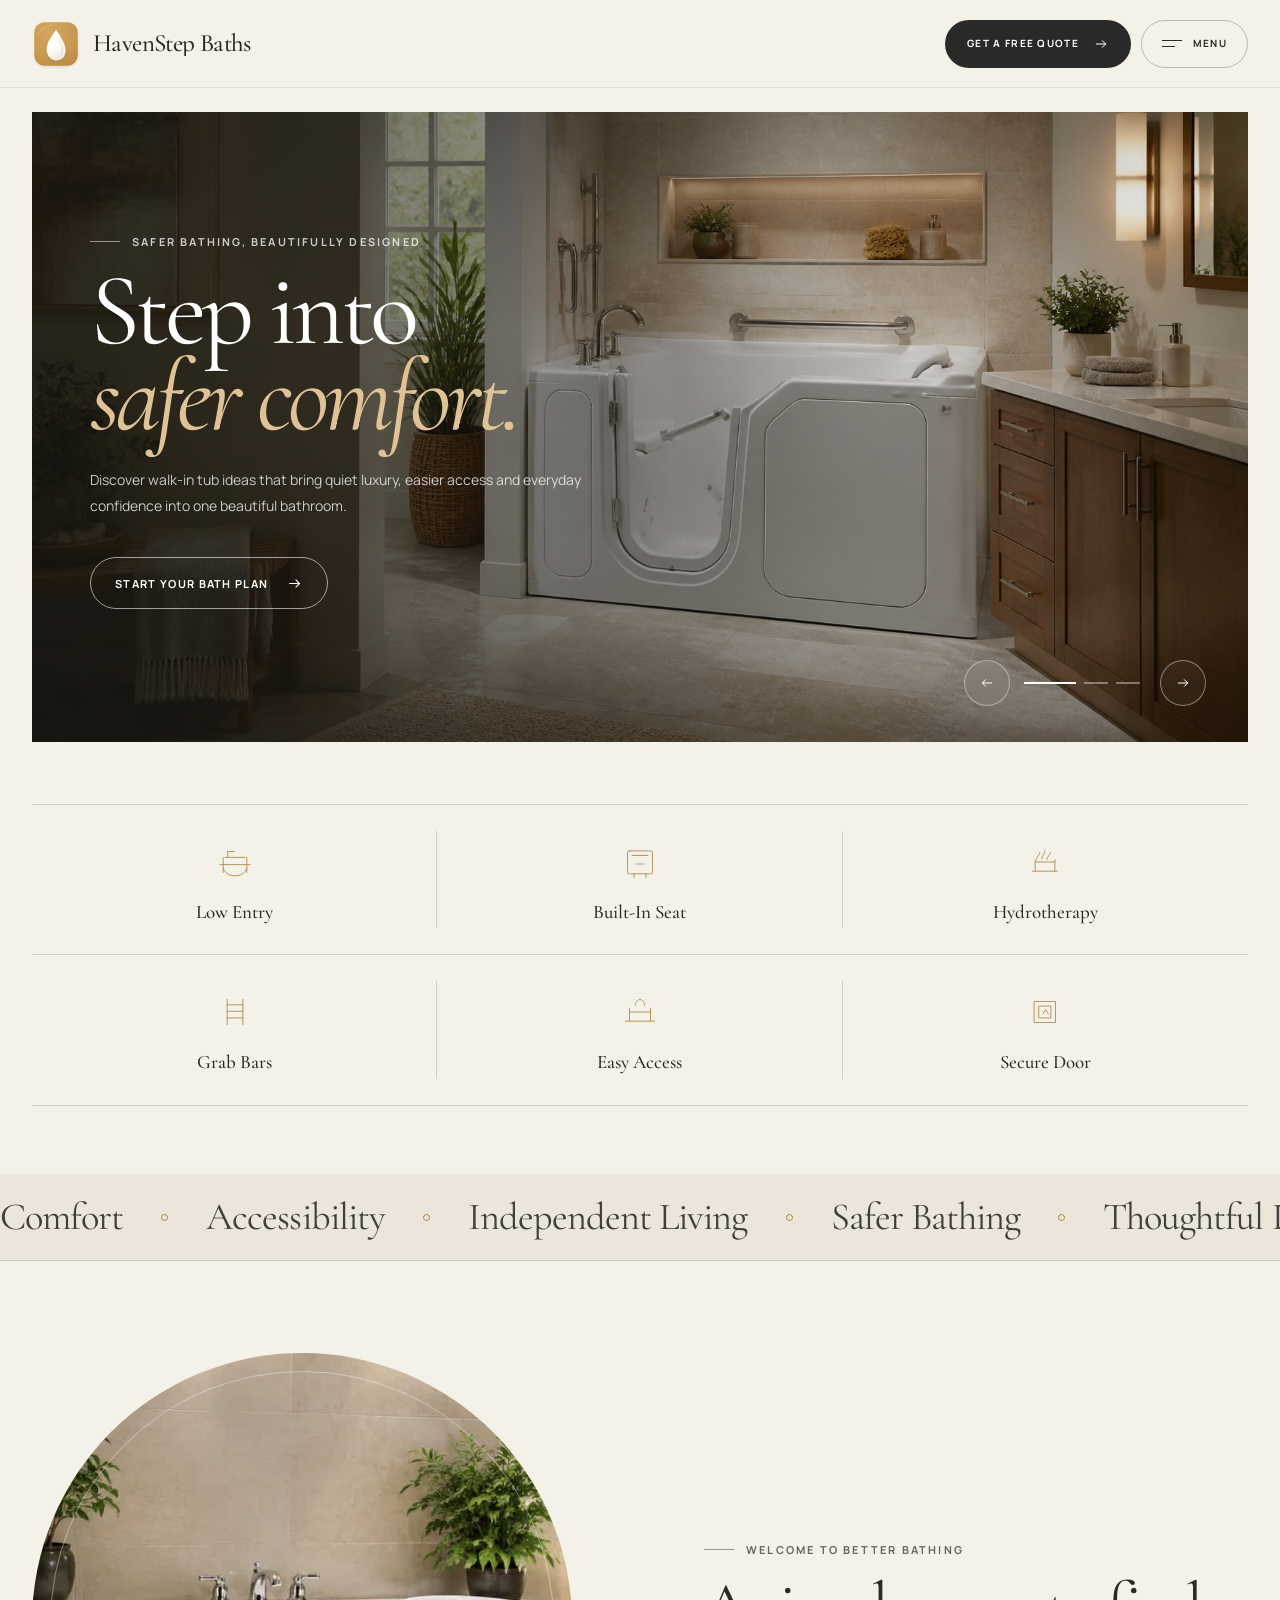
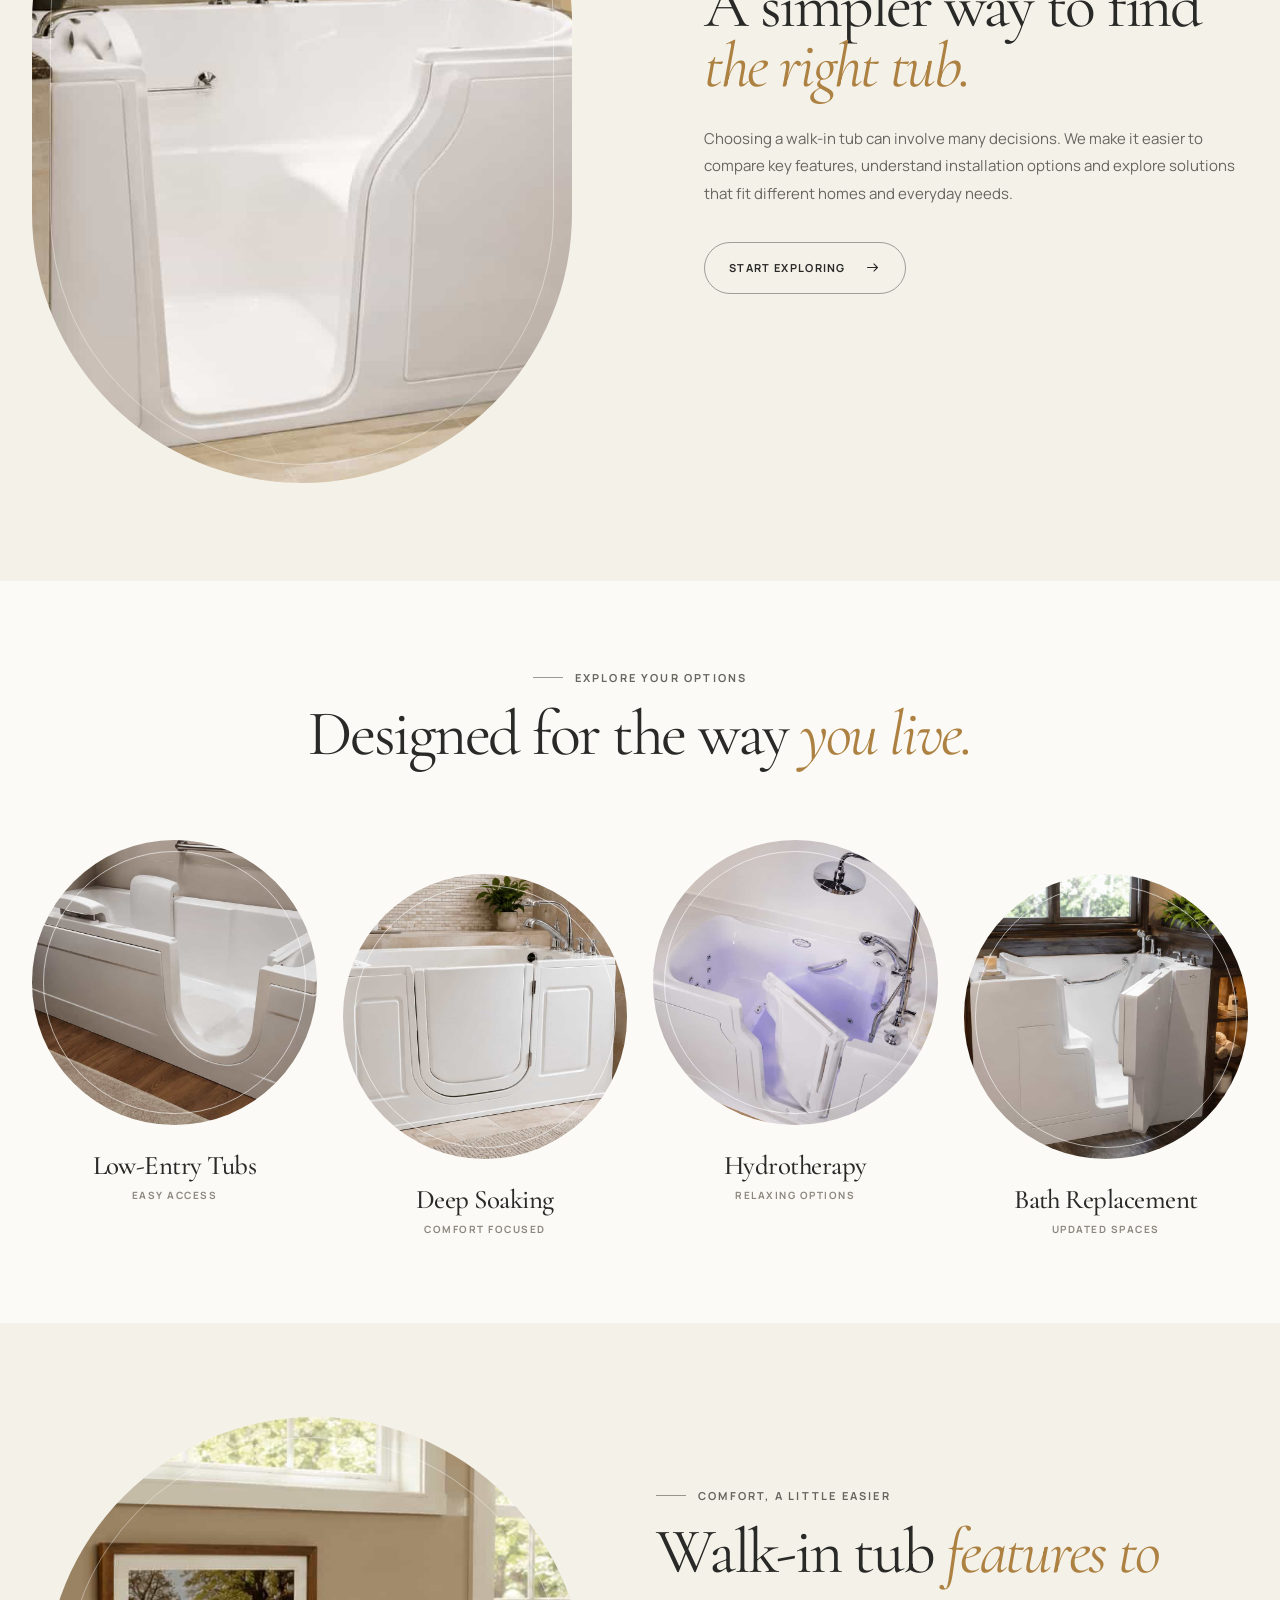
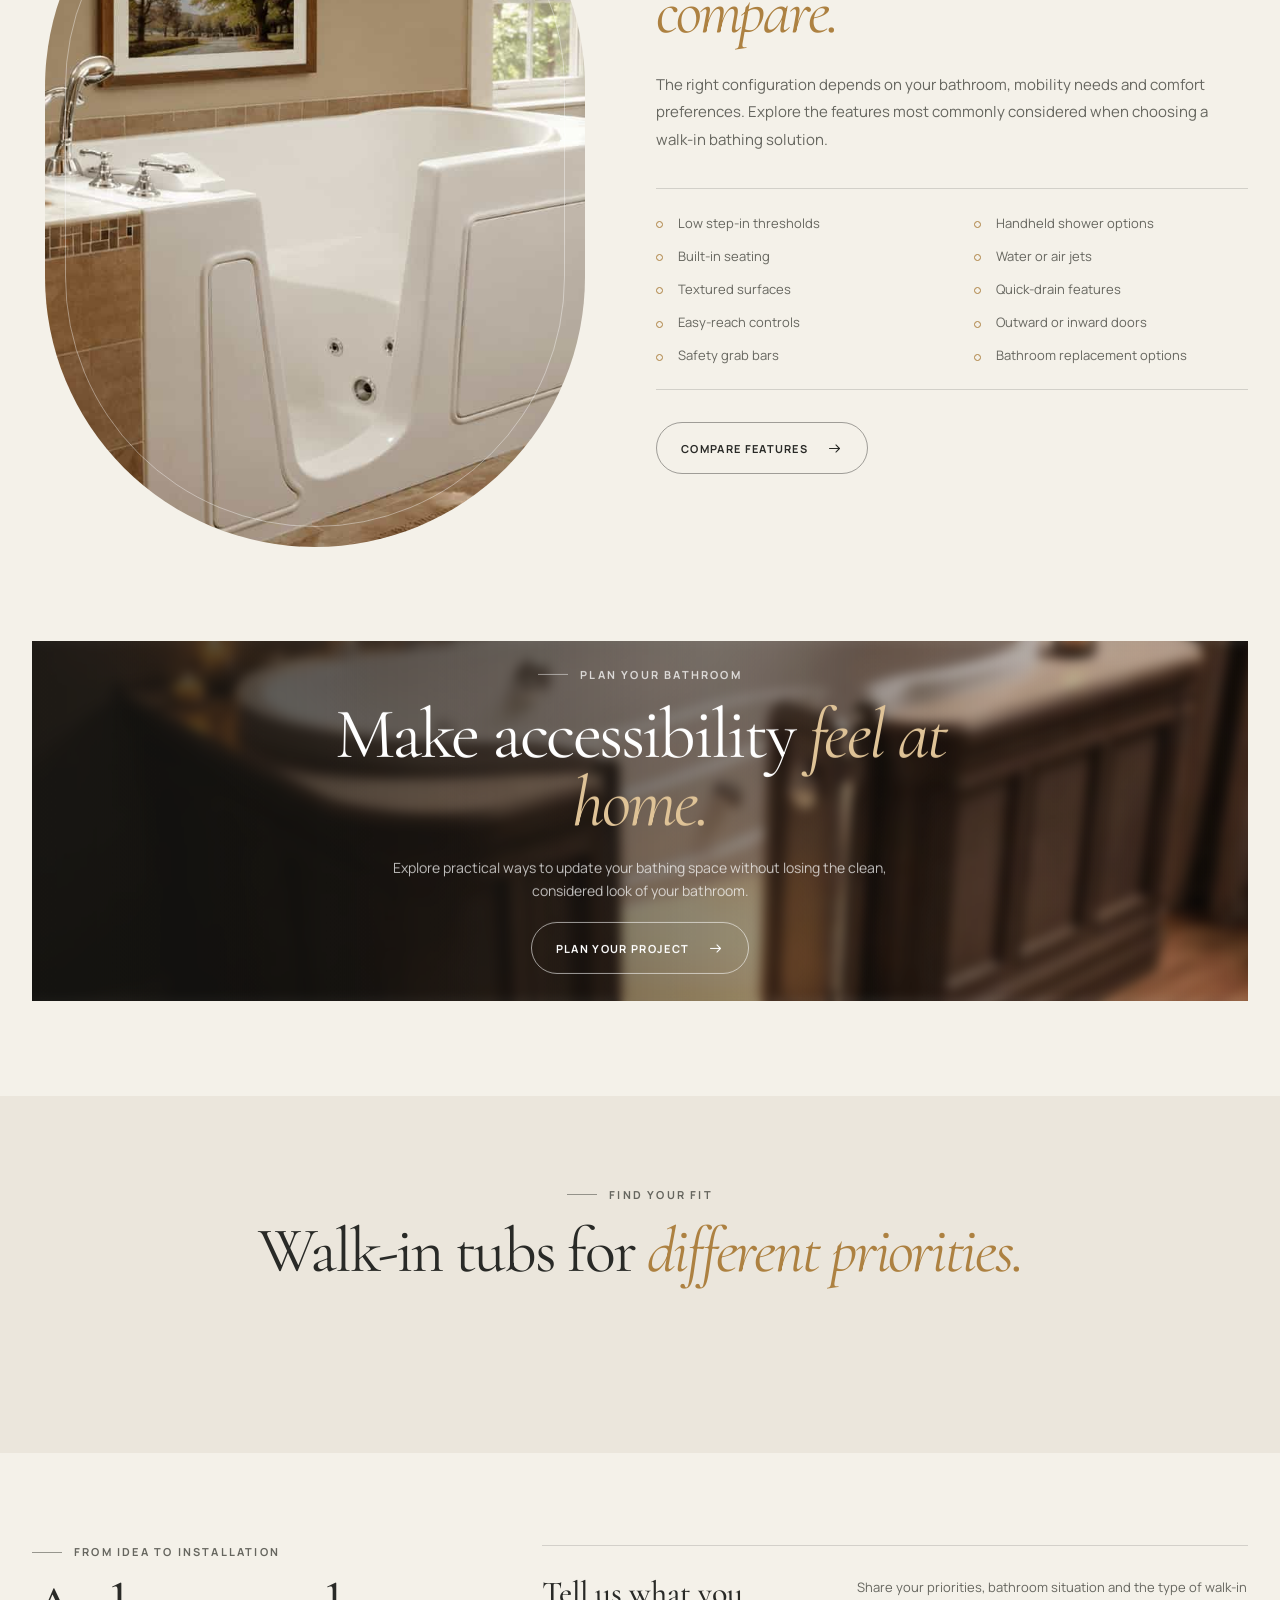
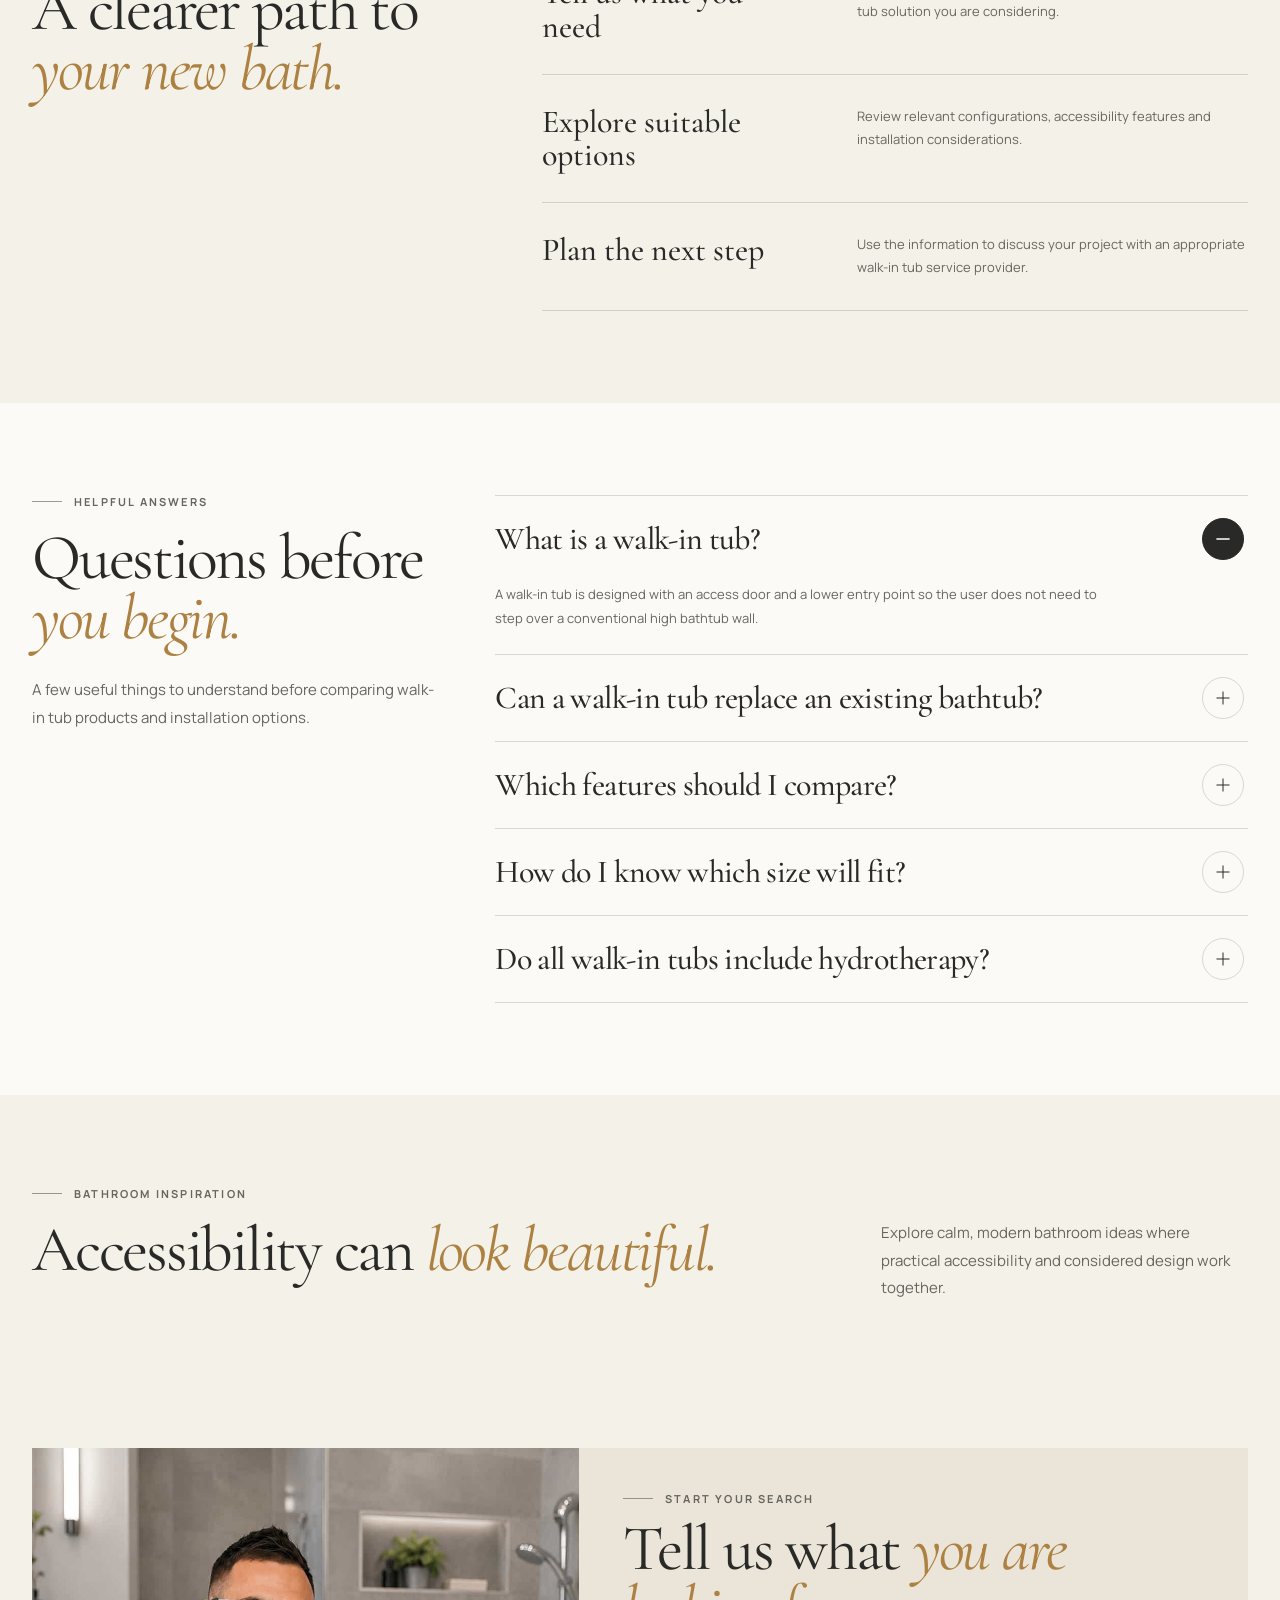
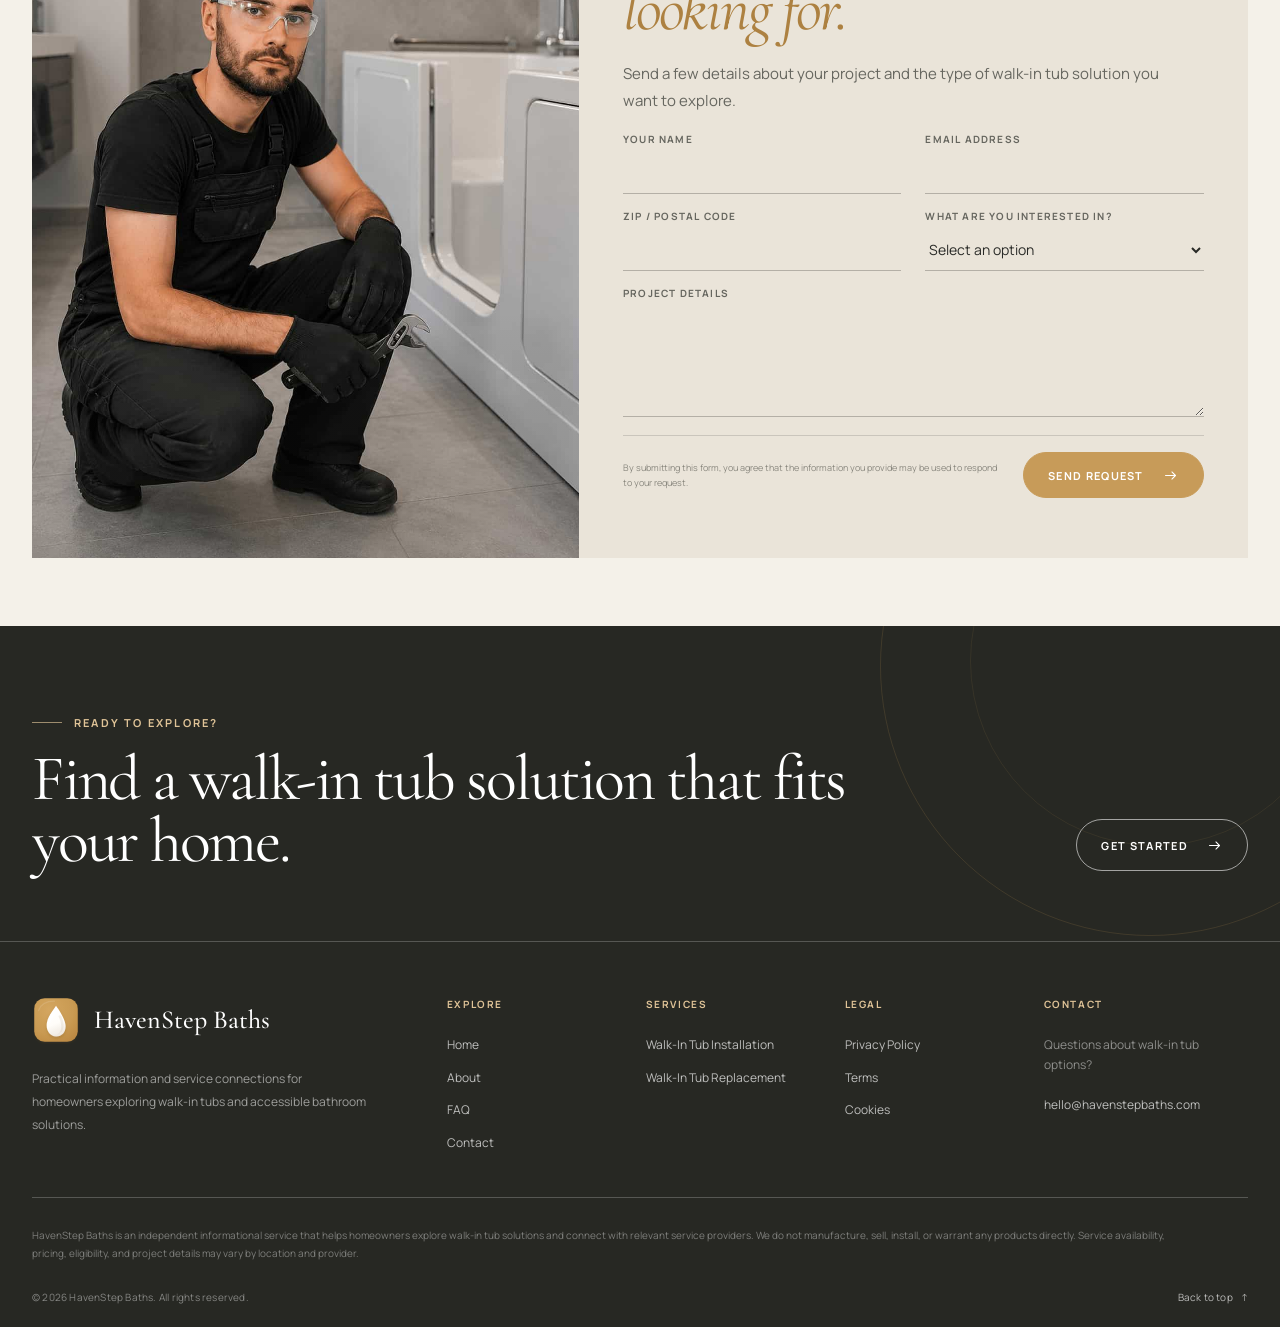
==== index.html @ c4ec73eb "+" ====
<!DOCTYPE html>
<html lang="en">
<head>
    <meta charset="UTF-8">

    <meta
        name="viewport"
        content="width=device-width, initial-scale=1.0"
    >

    <meta
        name="description"
        content="Explore walk-in tub options, accessibility features, installation solutions and practical guidance for a safer, more comfortable bathroom."
    >

    <title>HavenStep Baths | Walk-In Tub Solutions</title>

    <link
        id="site-favicon"
        rel="icon"
        type="image/svg+xml"
        sizes="any"
        href="assets/images/favicon.svg"
    >

    <link rel="preconnect" href="https://fonts.googleapis.com">
    <link rel="preconnect" href="https://fonts.gstatic.com" crossorigin>

    <link
        href="https://fonts.googleapis.com/css2?family=Cormorant+Garamond:wght@400;500;600&family=Manrope:wght@400;500;600;700&display=swap"
        rel="stylesheet"
    >

    <link
        rel="stylesheet"
        href="assets/vendor/swiper-bundle.min.css"
    >

    <link
        rel="stylesheet"
        href="assets/vendor/aos.css"
    >

    <link
        rel="stylesheet"
        href="assets/css/global.css"
    >

    <link
        rel="stylesheet"
        href="assets/css/index.css"
    >
</head>

<body>

    <!-- =========================================================
         HEADER
    ========================================================== -->

    <header class="site-header" data-header>
        <div class="site-header__inner site-container">

            <a
                class="site-brand"
                href="index.html"
                aria-label="Go to homepage"
            >
                <img
                    class="site-brand__logo"
                    src="assets/images/logo.svg"
                    alt=""
                    width="52"
                    height="52"
                    data-config-src="logo"
                >

                <span
                    class="site-brand__name"
                    data-config="companyName"
                >
                    HavenStep Baths
                </span>
            </a>

            <div class="site-header__actions">

                <button
                    class="header-action header-action--quote"
                    type="button"
                    data-modal-open="quote-modal"
                    aria-controls="quote-modal"
                >
                    <span>Get a Free Quote</span>

                    <svg
                        aria-hidden="true"
                        viewBox="0 0 24 24"
                    >
                        <path d="M5 12h14"></path>
                        <path d="m14 7 5 5-5 5"></path>
                    </svg>
                </button>

                <button
                    class="header-action header-action--menu"
                    type="button"
                    data-menu-toggle
                    aria-label="Open navigation"
                    aria-controls="site-menu"
                    aria-expanded="false"
                >
                    <span class="header-action__menu-lines" aria-hidden="true">
                        <span></span>
                        <span></span>
                    </span>

                    <span class="header-action__menu-label">
                        Menu
                    </span>
                </button>

            </div>
        </div>
    </header>


    <!-- =========================================================
         SIDE MENU
    ========================================================== -->

    <div
        class="site-menu"
        id="site-menu"
        aria-hidden="true"
        data-menu
    >
        <button
            class="site-menu__backdrop"
            type="button"
            aria-label="Close navigation"
            data-menu-close
        ></button>

        <aside
            class="site-menu__panel"
            aria-label="Website navigation"
        >

            <div class="site-menu__top">

                <a
                    class="site-menu__brand"
                    href="index.html"
                >
                    <img
                        src="assets/images/logo.svg"
                        alt=""
                        width="48"
                        height="48"
                        data-config-src="logo"
                    >

                    <span data-config="companyName">
                        HavenStep Baths
                    </span>
                </a>

                <button
                    class="site-menu__close"
                    type="button"
                    aria-label="Close navigation"
                    data-menu-close
                >
                    <span></span>
                    <span></span>
                </button>

            </div>

            <nav class="site-menu__nav" aria-label="Main navigation">
                <a href="index.html">
                            Home
                        </a>

                <a href="#about">
                            About
                        </a>

                <a href="walk-in-tub-installation.html">
                            Installation
                        </a>

                <a href="walk-in-tub-replacement.html">
                            Replacement
                        </a>

                <a href="#faq">
                            FAQ
                        </a>

                <a href="#contact">
                            Contact
                        </a>
            </nav>

            <div class="site-menu__bottom">

                <p>
                    Explore practical walk-in tub solutions designed around
                    accessibility, comfort and safer everyday bathing.
                </p>

                <a
                    class="site-menu__email"
                    href="mailto:hello@havenstepbaths.com"
                    data-config-href="email"
                    data-config="email"
                >
                    hello@havenstepbaths.com
                </a>

            </div>

        </aside>
    </div>


    <main>

        <!-- =====================================================
             HERO
        ====================================================== -->

        <section class="hero" aria-labelledby="hero-title">

            <div class="hero__frame site-container">

                <div
                    class="swiper hero-slider"
                    data-hero-slider
                >
                    <div class="swiper-wrapper">

                        <article class="swiper-slide hero-slide">

                            <div class="hero-slide__media">
                                <img
                                    src="assets/images/hero-walk-in-tub-premium.png"
                                    alt="Premium accessible bathroom with a walk-in tub"
                                    fetchpriority="high"
                                >

                                <div class="hero-slide__overlay"></div>
                            </div>

                            <div class="hero-slide__content">

                                <p
                                    class="section-eyebrow section-eyebrow--light"
                                    data-aos="fade-up"
                                >
                                    Safer Bathing, Beautifully Designed
                                </p>

                                <h1
                                    class="hero-slide__title"
                                    id="hero-title"
                                    data-aos="fade-up"
                                    data-aos-delay="80"
                                >
                                    Step into
                                    <em>safer comfort.</em>
                                </h1>

                                <p
                                    class="hero-slide__text"
                                    data-aos="fade-up"
                                    data-aos-delay="150"
                                >
                                    Discover walk-in tub ideas that bring quiet
                                    luxury, easier access and everyday confidence
                                    into one beautiful bathroom.
                                </p>

                                <div
                                    class="hero-slide__actions"
                                    data-aos="fade-up"
                                    data-aos-delay="220"
                                >
                                    <button
                                        class="button button--outline-light"
                                        type="button"
                                        data-modal-open="quote-modal"
                                    >
                                        Start Your Bath Plan

                                        <svg
                                            aria-hidden="true"
                                            viewBox="0 0 24 24"
                                        >
                                            <path d="M5 12h14"></path>
                                            <path d="m14 7 5 5-5 5"></path>
                                        </svg>
                                    </button>
                                </div>

                            </div>

                        </article>


                        <article class="swiper-slide hero-slide">

                            <div class="hero-slide__media">
                                <img
                                    src="assets/images/card-2.jpg"
                                    alt="White walk-in tub with an easy-entry door in a finished bathroom"
                                    loading="lazy"
                                >

                                <div class="hero-slide__overlay"></div>
                            </div>

                            <div class="hero-slide__content">

                                <p
                                    class="section-eyebrow section-eyebrow--light"
                                    data-aos="fade-up"
                                >
                                    Safer Bathing, Beautifully Designed
                                </p>

                                <h2
                                    class="hero-slide__title"
                                    data-aos="fade-up"
                                    data-aos-delay="80"
                                >
                                    Comfort with
                                    <em>every step.</em>
                                </h2>

                                <p
                                    class="hero-slide__text"
                                    data-aos="fade-up"
                                    data-aos-delay="150"
                                >
                                    Explore walk-in tub solutions created to make
                                    daily bathing easier, safer and more comfortable.
                                </p>

                                <div
                                    class="hero-slide__actions"
                                    data-aos="fade-up"
                                    data-aos-delay="220"
                                >
                                    <button
                                        class="button button--outline-light"
                                        type="button"
                                        data-modal-open="quote-modal"
                                    >
                                        Explore Your Options

                                        <svg
                                            aria-hidden="true"
                                            viewBox="0 0 24 24"
                                        >
                                            <path d="M5 12h14"></path>
                                            <path d="m14 7 5 5-5 5"></path>
                                        </svg>
                                    </button>
                                </div>

                            </div>

                        </article>


                        <article class="swiper-slide hero-slide">

                            <div class="hero-slide__media">
                                <img
                                    src="assets/images/card-12.jpg"
                                    alt="Bright bathroom designed for accessible bathing"
                                    loading="lazy"
                                >

                                <div class="hero-slide__overlay"></div>
                            </div>

                            <div class="hero-slide__content">

                                <p class="section-eyebrow section-eyebrow--light">
                                    Designed Around Everyday Living
                                </p>

                                <h2 class="hero-slide__title">
                                    A bathroom that
                                    <em>works for you.</em>
                                </h2>

                                <p class="hero-slide__text">
                                    Compare convenient access, seating, safety
                                    features and comfort-focused walk-in tub options.
                                </p>

                                <div class="hero-slide__actions">
                                    <a
                                        class="button button--outline-light"
                                        href="#solutions"
                                    >
                                        View Solutions

                                        <svg
                                            aria-hidden="true"
                                            viewBox="0 0 24 24"
                                        >
                                            <path d="M5 12h14"></path>
                                            <path d="m14 7 5 5-5 5"></path>
                                        </svg>
                                    </a>
                                </div>

                            </div>

                        </article>

                    </div>


                    <div class="hero-slider__navigation">

                        <button
                            class="hero-slider__arrow hero-slider__arrow--prev"
                            type="button"
                            aria-label="Previous slide"
                            data-hero-prev
                        >
                            <svg
                                aria-hidden="true"
                                viewBox="0 0 24 24"
                            >
                                <path d="M19 12H5"></path>
                                <path d="m10 7-5 5 5 5"></path>
                            </svg>
                        </button>

                        <div
                            class="hero-slider__pagination"
                            data-hero-pagination
                        ></div>

                        <button
                            class="hero-slider__arrow hero-slider__arrow--next"
                            type="button"
                            aria-label="Next slide"
                            data-hero-next
                        >
                            <svg
                                aria-hidden="true"
                                viewBox="0 0 24 24"
                            >
                                <path d="M5 12h14"></path>
                                <path d="m14 7 5 5-5 5"></path>
                            </svg>
                        </button>

                    </div>

                </div>

            </div>
        </section>


        <!-- =====================================================
             QUICK FEATURES
        ====================================================== -->

        <section class="quick-features" aria-label="Walk-in tub features">

            <div class="site-container">

                <div class="quick-features__grid">

                    <article
                        class="quick-feature"
                        data-aos="fade-up"
                    >
                        <span class="quick-feature__icon" aria-hidden="true">
                            <svg viewBox="0 0 64 64">
                                <path d="M9 36h46"></path>
                                <path d="M14 25v23"></path>
                                <path d="M50 25v23"></path>
                                <path d="M14 42c3 7 9 11 18 11s15-4 18-11"></path>
                                <path d="M17 25h30"></path>
                                <path d="M21 16v9"></path>
                                <path d="M21 16h10"></path>
                            </svg>
                        </span>

                        <h3>Low Entry</h3>
                    </article>


                    <article
                        class="quick-feature"
                        data-aos="fade-up"
                        data-aos-delay="60"
                    >
                        <span class="quick-feature__icon" aria-hidden="true">
                            <svg viewBox="0 0 64 64">
                                <rect x="13" y="15" width="38" height="35" rx="3"></rect>
                                <path d="M20 22h24"></path>
                                <path d="M23 50v6"></path>
                                <path d="M41 50v6"></path>
                                <path d="M26 35h12"></path>
                            </svg>
                        </span>

                        <h3>Built-In Seat</h3>
                    </article>


                    <article
                        class="quick-feature"
                        data-aos="fade-up"
                        data-aos-delay="120"
                    >
                        <span class="quick-feature__icon" aria-hidden="true">
                            <svg viewBox="0 0 64 64">
                                <path d="M13 46h38"></path>
                                <path d="M17 46V29"></path>
                                <path d="M47 46V29"></path>
                                <path d="M17 32h30"></path>
                                <path d="M24 18c0 4-5 5-5 10"></path>
                                <path d="M32 15c0 5-5 7-5 12"></path>
                                <path d="M40 18c0 4-5 5-5 10"></path>
                            </svg>
                        </span>

                        <h3>Hydrotherapy</h3>
                    </article>


                    <article
                        class="quick-feature"
                        data-aos="fade-up"
                        data-aos-delay="180"
                    >
                        <span class="quick-feature__icon" aria-hidden="true">
                            <svg viewBox="0 0 64 64">
                                <path d="M20 13v38"></path>
                                <path d="M44 13v38"></path>
                                <path d="M20 21h24"></path>
                                <path d="M20 31h24"></path>
                                <path d="M20 41h24"></path>
                            </svg>
                        </span>

                        <h3>Grab Bars</h3>
                    </article>


                    <article
                        class="quick-feature"
                        data-aos="fade-up"
                        data-aos-delay="240"
                    >
                        <span class="quick-feature__icon" aria-hidden="true">
                            <svg viewBox="0 0 64 64">
                                <path d="M10 46h44"></path>
                                <path d="M16 46V26"></path>
                                <path d="M48 46V26"></path>
                                <path d="M16 32h32"></path>
                                <path d="M25 22c0-5 3-9 7-9s7 4 7 9"></path>
                            </svg>
                        </span>

                        <h3>Easy Access</h3>
                    </article>


                    <article
                        class="quick-feature"
                        data-aos="fade-up"
                        data-aos-delay="300"
                    >
                        <span class="quick-feature__icon" aria-hidden="true">
                            <svg viewBox="0 0 64 64">
                                <path d="M16 16h32v32H16z"></path>
                                <path d="M23 23h18v18H23z"></path>
                                <path d="m29 35 4-7 4 7"></path>
                            </svg>
                        </span>

                        <h3>Secure Door</h3>
                    </article>

                </div>

            </div>

        </section>


        <!-- =====================================================
             MARQUEE
        ====================================================== -->

        <section
            class="marquee-section"
            aria-label="Walk-in tub benefits"
        >
            <div class="marquee" data-marquee>

                <div class="marquee__track">

                    <span>Comfort</span>
                    <i></i>

                    <span>Accessibility</span>
                    <i></i>

                    <span>Independent Living</span>
                    <i></i>

                    <span>Safer Bathing</span>
                    <i></i>

                    <span>Thoughtful Design</span>
                    <i></i>

                    <span>Comfort</span>
                    <i></i>

                    <span>Accessibility</span>
                    <i></i>

                    <span>Independent Living</span>
                    <i></i>

                    <span>Safer Bathing</span>
                    <i></i>

                    <span>Thoughtful Design</span>
                    <i></i>

                </div>

            </div>
        </section>


        <!-- =====================================================
             ABOUT
        ====================================================== -->

        <section
            class="about"
            id="about"
            aria-labelledby="about-title"
        >

            <div class="about__inner site-container">

                <div
                    class="about__media"
                    data-aos="fade-right"
                >
                    <div class="about__arch">
                        <img
                            src="assets/images/card-11.jpg"
                            alt="Modern walk-in tub in a bright accessible bathroom"
                            loading="lazy"
                        >
                    </div>
                </div>


                <div
                    class="about__content"
                    data-aos="fade-left"
                >

                    <p class="section-eyebrow">
                        Welcome to Better Bathing
                    </p>

                    <h2
                        class="section-title"
                        id="about-title"
                    >
                        A simpler way to find
                        <em>the right tub.</em>
                    </h2>

                    <p class="section-copy">
                        Choosing a walk-in tub can involve many decisions.
                        We make it easier to compare key features, understand
                        installation options and explore solutions that fit
                        different homes and everyday needs.
                    </p>

                    <button
                        class="button button--outline-dark"
                        type="button"
                        data-modal-open="quote-modal"
                    >
                        Start Exploring

                        <svg
                            aria-hidden="true"
                            viewBox="0 0 24 24"
                        >
                            <path d="M5 12h14"></path>
                            <path d="m14 7 5 5-5 5"></path>
                        </svg>
                    </button>

                </div>


            </div>

        </section>


        <!-- =====================================================
             SOLUTION CIRCLES
        ====================================================== -->

        <section
            class="solutions"
            id="solutions"
            aria-labelledby="solutions-title"
        >

            <div class="site-container">

                <header
                    class="section-heading section-heading--center"
                    data-aos="fade-up"
                >
                    <p class="section-eyebrow">
                        Explore Your Options
                    </p>

                    <h2
                        class="section-title"
                        id="solutions-title"
                    >
                        Designed for the way
                        <em>you live.</em>
                    </h2>
                </header>


                <div class="solutions__grid">

                    <a
                        class="solution-card"
                        href="walk-in-tub-installation.html"
                        data-aos="fade-up"
                    >
                        <div class="solution-card__image">
                            <img
                                src="assets/images/card-3.jpg"
                                alt="Walk-in bathtub with a low entry door"
                                loading="lazy"
                            >
                        </div>

                        <h3>Low-Entry Tubs</h3>
                        <p>Easy access</p>
                    </a>


                    <a
                        class="solution-card"
                        href="walk-in-tub-installation.html"
                        data-aos="fade-up"
                        data-aos-delay="80"
                    >
                        <div class="solution-card__image">
                            <img
                                src="assets/images/card-6.jpg"
                                alt="Comfort-focused soaking walk-in tub"
                                loading="lazy"
                            >
                        </div>

                        <h3>Deep Soaking</h3>
                        <p>Comfort focused</p>
                    </a>


                    <a
                        class="solution-card"
                        href="walk-in-tub-installation.html"
                        data-aos="fade-up"
                        data-aos-delay="160"
                    >
                        <div class="solution-card__image">
                            <img
                                src="assets/images/card-5.jpg"
                                alt="Walk-in bathtub with hydrotherapy features"
                                loading="lazy"
                            >
                        </div>

                        <h3>Hydrotherapy</h3>
                        <p>Relaxing options</p>
                    </a>


                    <a
                        class="solution-card"
                        href="walk-in-tub-replacement.html"
                        data-aos="fade-up"
                        data-aos-delay="240"
                    >
                        <div class="solution-card__image">
                            <img
                                src="assets/images/card-10.jpg"
                                alt="Renovated bathroom with an accessible bathtub"
                                loading="lazy"
                            >
                        </div>

                        <h3>Bath Replacement</h3>
                        <p>Updated spaces</p>
                    </a>

                </div>

            </div>

        </section>


        <!-- =====================================================
             OPTIONS / SPLIT
        ====================================================== -->

        <section class="options" aria-labelledby="options-title">

            <div class="options__inner site-container">

                <div
                    class="options__media"
                    data-aos="fade-right"
                >
                    <div class="options__arch">
                        <img
                            src="assets/images/card-9.jpg"
                            alt="Accessible bathroom with a walk-in bathtub"
                            loading="lazy"
                        >
                    </div>
                </div>


                <div
                    class="options__content"
                    data-aos="fade-left"
                >

                    <p class="section-eyebrow">
                        Comfort, A Little Easier
                    </p>

                    <h2
                        class="section-title"
                        id="options-title"
                    >
                        Walk-in tub
                        <em>features to compare.</em>
                    </h2>

                    <p class="section-copy">
                        The right configuration depends on your bathroom,
                        mobility needs and comfort preferences. Explore the
                        features most commonly considered when choosing a
                        walk-in bathing solution.
                    </p>


                    <div class="options__list">

                        <ul>
                            <li>Low step-in thresholds</li>
                            <li>Built-in seating</li>
                            <li>Textured surfaces</li>
                            <li>Easy-reach controls</li>
                            <li>Safety grab bars</li>
                        </ul>

                        <ul>
                            <li>Handheld shower options</li>
                            <li>Water or air jets</li>
                            <li>Quick-drain features</li>
                            <li>Outward or inward doors</li>
                            <li>Bathroom replacement options</li>
                        </ul>

                    </div>


                    <a
                        class="button button--outline-dark"
                        href="walk-in-tub-installation.html"
                    >
                        Compare Features

                        <svg
                            aria-hidden="true"
                            viewBox="0 0 24 24"
                        >
                            <path d="M5 12h14"></path>
                            <path d="m14 7 5 5-5 5"></path>
                        </svg>
                    </a>

                </div>

            </div>

        </section>


        <!-- =====================================================
             PARALLAX
        ====================================================== -->

        <section
            class="parallax-showcase"
            aria-labelledby="parallax-title"
            data-parallax-section
        >

            <div class="parallax-showcase__frame site-container">

                <div
                    class="parallax-showcase__media"
                    data-parallax-media
                >
                    <img
                        src="assets/images/card-1.jpg"
                        alt="Contemporary bathroom featuring a comfortable accessible tub"
                        loading="lazy"
                    >

                    <div class="parallax-showcase__overlay"></div>
                </div>


                <div
                    class="parallax-showcase__content"
                    data-aos="fade-up"
                >

                    <p class="section-eyebrow section-eyebrow--light">
                        Plan Your Bathroom
                    </p>

                    <h2
                        class="section-title section-title--light"
                        id="parallax-title"
                    >
                        Make accessibility
                        <em>feel at home.</em>
                    </h2>

                    <p>
                        Explore practical ways to update your bathing space
                        without losing the clean, considered look of your bathroom.
                    </p>

                    <button
                        class="button button--outline-light"
                        type="button"
                        data-modal-open="quote-modal"
                    >
                        Plan Your Project

                        <svg
                            aria-hidden="true"
                            viewBox="0 0 24 24"
                        >
                            <path d="M5 12h14"></path>
                            <path d="m14 7 5 5-5 5"></path>
                        </svg>
                    </button>

                </div>

            </div>

        </section>


        <!-- =====================================================
             SWIPER — TUB TYPES
        ====================================================== -->

        <section
            class="tub-types"
            aria-labelledby="tub-types-title"
        >

            <div class="site-container">

                <header
                    class="section-heading section-heading--center"
                    data-aos="fade-up"
                >
                    <p class="section-eyebrow">
                        Find Your Fit
                    </p>

                    <h2
                        class="section-title"
                        id="tub-types-title"
                    >
                        Walk-in tubs for
                        <em>different priorities.</em>
                    </h2>
                </header>


                <div
                    class="swiper tub-types-slider"
                    data-tub-slider
                >

                    <div class="swiper-wrapper">

                        <article class="swiper-slide tub-card">

                            <div class="tub-card__image">
                                <img
                                    src="assets/images/card-2.jpg"
                                    alt="Deep soaking walk-in bathtub"
                                    loading="lazy"
                                >
                            </div>

                            <div class="tub-card__content">
                                <h3>Soaker Walk-In Tubs</h3>

                                <p>
                                    A straightforward option focused on comfortable
                                    seated bathing and easier entry.
                                </p>

                                <a href="walk-in-tub-installation.html">
                                    Learn more
                                    <span aria-hidden="true">→</span>
                                </a>
                            </div>

                        </article>


                        <article class="swiper-slide tub-card">

                            <div class="tub-card__image">
                                <img
                                    src="assets/images/card-7.jpg"
                                    alt="Walk-in bathtub with hydrotherapy jets"
                                    loading="lazy"
                                >
                            </div>

                            <div class="tub-card__content">
                                <h3>Hydrotherapy Tubs</h3>

                                <p>
                                    Options with water or air jets for homeowners
                                    interested in additional relaxation features.
                                </p>

                                <a href="walk-in-tub-installation.html">
                                    Learn more
                                    <span aria-hidden="true">→</span>
                                </a>
                            </div>

                        </article>


                        <article class="swiper-slide tub-card">

                            <div class="tub-card__image">
                                <img
                                    src="assets/images/card-17.jpg"
                                    alt="Compact walk-in bathtub for a smaller bathroom"
                                    loading="lazy"
                                >
                            </div>

                            <div class="tub-card__content">
                                <h3>Compact Walk-In Tubs</h3>

                                <p>
                                    Space-conscious configurations for bathrooms
                                    where available floor area is more limited.
                                </p>

                                <a href="walk-in-tub-installation.html">
                                    Learn more
                                    <span aria-hidden="true">→</span>
                                </a>
                            </div>

                        </article>


                        <article class="swiper-slide tub-card">

                            <div class="tub-card__image">
                                <img
                                    src="assets/images/card-16.jpg"
                                    alt="Modern bathroom after bathtub replacement"
                                    loading="lazy"
                                >
                            </div>

                            <div class="tub-card__content">
                                <h3>Replacement Solutions</h3>

                                <p>
                                    Explore replacing an existing bathtub with a
                                    more accessible walk-in configuration.
                                </p>

                                <a href="walk-in-tub-replacement.html">
                                    Learn more
                                    <span aria-hidden="true">→</span>
                                </a>
                            </div>

                        </article>

                    </div>


                    <div class="slider-controls">

                        <button
                            class="slider-control slider-control--prev"
                            type="button"
                            aria-label="Previous walk-in tub option"
                            data-tub-prev
                        >
                            <svg
                                aria-hidden="true"
                                viewBox="0 0 24 24"
                            >
                                <path d="M19 12H5"></path>
                                <path d="m10 7-5 5 5 5"></path>
                            </svg>
                        </button>

                        <div
                            class="slider-progress"
                            data-tub-pagination
                        ></div>

                        <button
                            class="slider-control slider-control--next"
                            type="button"
                            aria-label="Next walk-in tub option"
                            data-tub-next
                        >
                            <svg
                                aria-hidden="true"
                                viewBox="0 0 24 24"
                            >
                                <path d="M5 12h14"></path>
                                <path d="m14 7 5 5-5 5"></path>
                            </svg>
                        </button>

                    </div>

                </div>

            </div>

        </section>


        <!-- =====================================================
             PROCESS
        ====================================================== -->

        <section
            class="process"
            aria-labelledby="process-title"
        >

            <div class="process__inner site-container">

                <div class="process__heading" data-aos="fade-right">

                    <p class="section-eyebrow">
                        From Idea to Installation
                    </p>

                    <h2
                        class="section-title"
                        id="process-title"
                    >
                        A clearer path to
                        <em>your new bath.</em>
                    </h2>

                </div>


                <div class="process__steps">

                    <article
                        class="process-step"
                        data-aos="fade-up"
                    >
                        <h3>Tell us what you need</h3>

                        <p>
                            Share your priorities, bathroom situation and the
                            type of walk-in tub solution you are considering.
                        </p>
                    </article>


                    <article
                        class="process-step"
                        data-aos="fade-up"
                        data-aos-delay="100"
                    >
                        <h3>Explore suitable options</h3>

                        <p>
                            Review relevant configurations, accessibility
                            features and installation considerations.
                        </p>
                    </article>


                    <article
                        class="process-step"
                        data-aos="fade-up"
                        data-aos-delay="200"
                    >
                        <h3>Plan the next step</h3>

                        <p>
                            Use the information to discuss your project with
                            an appropriate walk-in tub service provider.
                        </p>
                    </article>

                </div>

            </div>

        </section>


        <!-- =====================================================
             FAQ
        ====================================================== -->

        <section
            class="faq"
            id="faq"
            aria-labelledby="faq-title"
        >

            <div class="faq__inner site-container">

                <div
                    class="faq__intro"
                    data-aos="fade-right"
                >

                    <p class="section-eyebrow">
                        Helpful Answers
                    </p>

                    <h2
                        class="section-title"
                        id="faq-title"
                    >
                        Questions before
                        <em>you begin.</em>
                    </h2>

                    <p class="section-copy">
                        A few useful things to understand before comparing
                        walk-in tub products and installation options.
                    </p>

                </div>


                <div
                    class="accordion"
                    data-accordion
                    data-aos="fade-left"
                >

                    <article class="accordion-item is-open">

                        <button
                            class="accordion-item__trigger"
                            type="button"
                            aria-expanded="true"
                        >
                            <span>
                                What is a walk-in tub?
                            </span>

                            <span
                                class="accordion-item__icon"
                                aria-hidden="true"
                            ></span>
                        </button>

                        <div class="accordion-item__panel">
                            <div class="accordion-item__content">
                                <p>
                                    A walk-in tub is designed with an access door
                                    and a lower entry point so the user does not
                                    need to step over a conventional high bathtub wall.
                                </p>
                            </div>
                        </div>

                    </article>


                    <article class="accordion-item">

                        <button
                            class="accordion-item__trigger"
                            type="button"
                            aria-expanded="false"
                        >
                            <span>
                                Can a walk-in tub replace an existing bathtub?
                            </span>

                            <span
                                class="accordion-item__icon"
                                aria-hidden="true"
                            ></span>
                        </button>

                        <div class="accordion-item__panel" hidden>
                            <div class="accordion-item__content">
                                <p>
                                    In many bathrooms, replacing an existing tub
                                    may be possible. The exact approach depends
                                    on available space, plumbing, access and the
                                    selected walk-in tub configuration.
                                </p>
                            </div>
                        </div>

                    </article>


                    <article class="accordion-item">

                        <button
                            class="accordion-item__trigger"
                            type="button"
                            aria-expanded="false"
                        >
                            <span>
                                Which features should I compare?
                            </span>

                            <span
                                class="accordion-item__icon"
                                aria-hidden="true"
                            ></span>
                        </button>

                        <div class="accordion-item__panel" hidden>
                            <div class="accordion-item__content">
                                <p>
                                    Useful points to compare include entry height,
                                    seat dimensions, door direction, grab bars,
                                    controls, drainage, shower accessories and
                                    optional hydrotherapy features.
                                </p>
                            </div>
                        </div>

                    </article>


                    <article class="accordion-item">

                        <button
                            class="accordion-item__trigger"
                            type="button"
                            aria-expanded="false"
                        >
                            <span>
                                How do I know which size will fit?
                            </span>

                            <span
                                class="accordion-item__icon"
                                aria-hidden="true"
                            ></span>
                        </button>

                        <div class="accordion-item__panel" hidden>
                            <div class="accordion-item__content">
                                <p>
                                    Bathroom dimensions, existing tub space,
                                    doorway access and plumbing locations all
                                    matter. Accurate measurements are an important
                                    part of planning an installation.
                                </p>
                            </div>
                        </div>

                    </article>


                    <article class="accordion-item">

                        <button
                            class="accordion-item__trigger"
                            type="button"
                            aria-expanded="false"
                        >
                            <span>
                                Do all walk-in tubs include hydrotherapy?
                            </span>

                            <span
                                class="accordion-item__icon"
                                aria-hidden="true"
                            ></span>
                        </button>

                        <div class="accordion-item__panel" hidden>
                            <div class="accordion-item__content">
                                <p>
                                    No. Some models focus on straightforward
                                    soaking, while others may offer air jets,
                                    water jets or additional comfort features.
                                </p>
                            </div>
                        </div>

                    </article>

                </div>

            </div>

        </section>


        <!-- =====================================================
             IMAGE SWIPER
        ====================================================== -->

        <section
            class="inspiration"
            aria-labelledby="inspiration-title"
        >

            <div class="site-container">

                <header
                    class="section-heading section-heading--split"
                    data-aos="fade-up"
                >

                    <div>
                        <p class="section-eyebrow">
                            Bathroom Inspiration
                        </p>

                        <h2
                            class="section-title"
                            id="inspiration-title"
                        >
                            Accessibility can
                            <em>look beautiful.</em>
                        </h2>
                    </div>

                    <p class="section-copy">
                        Explore calm, modern bathroom ideas where practical
                        accessibility and considered design work together.
                    </p>

                </header>


                <div
                    class="swiper inspiration-slider"
                    data-inspiration-slider
                >

                    <div class="swiper-wrapper">

                        <div class="swiper-slide inspiration-slide">
                            <img
                                src="assets/images/card-8.jpg"
                                alt="Bright contemporary accessible bathroom"
                                loading="lazy"
                            >
                        </div>

                        <div class="swiper-slide inspiration-slide">
                            <img
                                src="assets/images/card-15.jpg"
                                alt="Warm neutral bathroom with accessible bathing area"
                                loading="lazy"
                            >
                        </div>

                        <div class="swiper-slide inspiration-slide">
                            <img
                                src="assets/images/card-14.jpg"
                                alt="Minimal bathroom with walk-in bathtub"
                                loading="lazy"
                            >
                        </div>

                        <div class="swiper-slide inspiration-slide">
                            <img
                                src="assets/images/card-12.jpg"
                                alt="Modern bathroom designed for comfort and accessibility"
                                loading="lazy"
                            >
                        </div>

                    </div>


                    <div class="inspiration-slider__navigation">

                        <button
                            type="button"
                            aria-label="Previous bathroom"
                            data-inspiration-prev
                        >
                            <svg
                                aria-hidden="true"
                                viewBox="0 0 24 24"
                            >
                                <path d="M19 12H5"></path>
                                <path d="m10 7-5 5 5 5"></path>
                            </svg>
                        </button>

                        <button
                            type="button"
                            aria-label="Next bathroom"
                            data-inspiration-next
                        >
                            <svg
                                aria-hidden="true"
                                viewBox="0 0 24 24"
                            >
                                <path d="M5 12h14"></path>
                                <path d="m14 7 5 5-5 5"></path>
                            </svg>
                        </button>

                    </div>

                </div>

            </div>

        </section>


        <!-- =====================================================
             CONTACT
        ====================================================== -->

        <section
            class="contact"
            id="contact"
            aria-labelledby="contact-title"
        >

            <div class="contact__inner site-container">

                <div
                    class="contact__media"
                    data-aos="fade-right"
                >
                    <img
                        src="assets/images/card-14.jpg"
                        alt="Calm modern bathroom with an accessible bath"
                        loading="lazy"
                    >
                </div>


                <div
                    class="contact__content"
                    data-aos="fade-left"
                >

                    <p class="section-eyebrow">
                        Start Your Search
                    </p>

                    <h2
                        class="section-title"
                        id="contact-title"
                    >
                        Tell us what
                        <em>you are looking for.</em>
                    </h2>

                    <p class="section-copy">
                        Send a few details about your project and the type of
                        walk-in tub solution you want to explore.
                    </p>


                    <form
                        class="contact-form"
                        action="contact.php"
                        method="post"
                        data-contact-form
                    >

                        <input
                            type="hidden"
                            name="form_source"
                            value="homepage"
                        >


                        <div class="form-field">
                            <label for="contact-name">
                                Your name
                            </label>

                            <input
                                id="contact-name"
                                name="name"
                                type="text"
                                autocomplete="name"
                                required
                            >
                        </div>


                        <div class="form-field">
                            <label for="contact-email">
                                Email address
                            </label>

                            <input
                                id="contact-email"
                                name="email"
                                type="email"
                                autocomplete="email"
                                required
                            >
                        </div>


                        <div class="form-field">
                            <label for="contact-postcode">
                                ZIP / Postal code
                            </label>

                            <input
                                id="contact-postcode"
                                name="postcode"
                                type="text"
                                autocomplete="postal-code"
                            >
                        </div>


                        <div class="form-field form-field--full">
                            <label for="contact-service">
                                What are you interested in?
                            </label>

                            <select
                                id="contact-service"
                                name="service"
                                required
                            >
                                <option value="" selected disabled>
                                    Select an option
                                </option>

                                <option value="walk-in-tub">
                                    Walk-in tub
                                </option>

                                <option value="installation">
                                    Walk-in tub installation
                                </option>

                                <option value="replacement">
                                    Bathtub replacement
                                </option>

                                <option value="features">
                                    Comparing walk-in tub features
                                </option>
                            </select>
                        </div>


                        <div class="form-field form-field--full">
                            <label for="contact-message">
                                Project details
                            </label>

                            <textarea
                                id="contact-message"
                                name="message"
                                rows="4"
                            ></textarea>
                        </div>


                        <div class="contact-form__bottom">

                            <p>
                                By submitting this form, you agree that the
                                information you provide may be used to respond
                                to your request.
                            </p>

                            <button
                                class="button button--gold"
                                type="submit"
                            >
                                Send Request

                                <svg
                                    aria-hidden="true"
                                    viewBox="0 0 24 24"
                                >
                                    <path d="M5 12h14"></path>
                                    <path d="m14 7 5 5-5 5"></path>
                                </svg>
                            </button>

                        </div>


                        <div
                            class="form-status"
                            role="status"
                            aria-live="polite"
                            data-form-status
                        ></div>

                    </form>

                </div>

            </div>

        </section>

    </main>


    <!-- =========================================================
         FOOTER
    ========================================================== -->

    <footer class="site-footer">

        <div class="site-footer__top">

            <div class="site-container">

                <div class="site-footer__cta">

                    <p class="section-eyebrow section-eyebrow--gold">
                        Ready to Explore?
                    </p>

                    <h2>
                        Find a walk-in tub solution
                        that fits your home.
                    </h2>

                    <button
                        class="button button--outline-light"
                        type="button"
                        data-modal-open="quote-modal"
                    >
                        Get Started

                        <svg
                            aria-hidden="true"
                            viewBox="0 0 24 24"
                        >
                            <path d="M5 12h14"></path>
                            <path d="m14 7 5 5-5 5"></path>
                        </svg>
                    </button>

                </div>

            </div>

        </div>


        <div class="site-footer__main">

            <div class="site-footer__grid site-container">

                <div class="site-footer__brand-column">

                    <a
                        class="site-footer__brand"
                        href="index.html"
                    >
                        <img
                            src="assets/images/logo.svg"
                            alt=""
                            width="54"
                            height="54"
                            data-config-src="logo"
                        >

                        <span data-config="companyName">
                            HavenStep Baths
                        </span>
                    </a>

                    <p>
                        Practical information and service connections for
                        homeowners exploring walk-in tubs and accessible
                        bathroom solutions.
                    </p>

                </div>


                <div class="site-footer__column">

                    <h3>Explore</h3>

                    <nav aria-label="Footer navigation">
                        <a href="index.html">Home</a>
                        <a href="#about">About</a>
                        <a href="#faq">FAQ</a>
                        <a href="#contact">Contact</a>
                    </nav>

                </div>


                <div class="site-footer__column">

                    <h3>Services</h3>

                    <nav aria-label="Service navigation">
                        <a href="walk-in-tub-installation.html">
                            Walk-In Tub Installation
                        </a>

                        <a href="walk-in-tub-replacement.html">
                            Walk-In Tub Replacement
                        </a>
                    </nav>

                </div>


                <div class="site-footer__column">

                    <h3>Legal</h3>

                    <nav aria-label="Legal navigation">
                        <a href="privacy-policy.html">
                            Privacy Policy
                        </a>

                        <a href="terms.html">
                            Terms
                        </a>

                        <a href="cookies.html">
                            Cookies
                        </a>
                    </nav>

                </div>


                <div class="site-footer__column site-footer__contact">

                    <h3>Contact</h3>

                    <p>
                        Questions about walk-in tub options?
                    </p>

                    <a
                        href="mailto:hello@havenstepbaths.com"
                        data-config-href="email"
                        data-config="email"
                    >
                        hello@havenstepbaths.com
                    </a>

                </div>

            </div>


            <div class="site-footer__legal site-container">

                <p
                    class="site-footer__disclaimer"
                    data-config="disclaimer"
                >
                    HavenStep Baths is an independent informational service
                    that helps homeowners explore walk-in tub solutions and
                    connect with relevant service providers. We do not
                    manufacture, sell, install, or warrant any products directly.
                    Service availability, pricing, eligibility, and project
                    details may vary by location and provider.
                </p>


                <div class="site-footer__copyright">

                    <p>
                        ©
                        <span data-current-year></span>
                        <span data-config="companyName">
                            HavenStep Baths
                        </span>.
                        All rights reserved.
                    </p>

                    <a href="#top" data-scroll-top>
                        Back to top
                        <span aria-hidden="true">↑</span>
                    </a>

                </div>

            </div>

        </div>

    </footer>


    <!-- =========================================================
         QUOTE MODAL
    ========================================================== -->

    <div
        class="modal"
        id="quote-modal"
        role="dialog"
        aria-modal="true"
        aria-labelledby="quote-modal-title"
        aria-hidden="true"
        data-modal
    >

        <button
            class="modal__backdrop"
            type="button"
            aria-label="Close form"
            data-modal-close
        ></button>


        <div class="modal__panel">

            <div class="modal__top">

                <div>
                    <p class="section-eyebrow">
                        Tell Us About Your Project
                    </p>

                    <h2 id="quote-modal-title">
                        Explore your
                        walk-in tub options.
                    </h2>
                </div>

                <button
                    class="modal__close"
                    type="button"
                    aria-label="Close form"
                    data-modal-close
                >
                    <span></span>
                    <span></span>
                </button>

            </div>


            <form
                class="modal-form"
                action="contact.php"
                method="post"
                data-contact-form
            >

                <input
                    type="hidden"
                    name="form_source"
                    value="quote-modal"
                >


                <div class="form-field">
                    <label for="modal-name">
                        Your name
                    </label>

                    <input
                        id="modal-name"
                        name="name"
                        type="text"
                        autocomplete="name"
                        required
                    >
                </div>


                <div class="form-field">
                    <label for="modal-email">
                        Email address
                    </label>

                    <input
                        id="modal-email"
                        name="email"
                        type="email"
                        autocomplete="email"
                        required
                    >
                </div>


                <div class="form-field">
                    <label for="modal-postcode">
                        ZIP / Postal code
                    </label>

                    <input
                        id="modal-postcode"
                        name="postcode"
                        type="text"
                        autocomplete="postal-code"
                    >
                </div>


                <div class="form-field">
                    <label for="modal-service">
                        Interested in
                    </label>

                    <select
                        id="modal-service"
                        name="service"
                        required
                    >
                        <option value="" selected disabled>
                            Select an option
                        </option>

                        <option value="walk-in-tub">
                            Walk-in tub
                        </option>

                        <option value="installation">
                            Installation
                        </option>

                        <option value="replacement">
                            Replacement
                        </option>

                        <option value="features">
                            Feature comparison
                        </option>
                    </select>
                </div>


                <div class="form-field form-field--full">
                    <label for="modal-message">
                        Project details
                    </label>

                    <textarea
                        id="modal-message"
                        name="message"
                        rows="4"
                    ></textarea>
                </div>


                <button
                    class="button button--gold"
                    type="submit"
                >
                    Send Request

                    <svg
                        aria-hidden="true"
                        viewBox="0 0 24 24"
                    >
                        <path d="M5 12h14"></path>
                        <path d="m14 7 5 5-5 5"></path>
                    </svg>
                </button>


                <div
                    class="form-status"
                    role="status"
                    aria-live="polite"
                    data-form-status
                ></div>

            </form>

        </div>

    </div>


    <!-- =========================================================
         SCRIPTS
    ========================================================== -->

    <script src="config/config.js"></script>

    <script src="assets/vendor/swiper-bundle.min.js"></script>
    <script src="assets/vendor/aos.js"></script>

    <script src="assets/js/global.js"></script>
    <script src="assets/js/index.js"></script>

</body>
</html>
---- assets/css/global.css ----
/* =========================================================
   ROOT
========================================================= */

:root {
    --color-bg: #f4f1e9;
    --color-bg-soft: #ebe6dc;
    --color-surface: #fbfaf6;
    --color-white: #ffffff;

    --color-text: #292a27;
    --color-text-soft: #66665f;
    --color-text-muted: #8a887f;

    --color-gold: #c79b59;
    --color-gold-dark: #ad8141;
    --color-gold-soft: #dfc397;

    --color-line: rgba(41, 42, 39, 0.16);
    --color-line-light: rgba(255, 255, 255, 0.22);

    --font-display: "Cormorant Garamond", Georgia, serif;
    --font-body: "Manrope", Arial, sans-serif;

    --container: 1480px;
    --container-padding: 32px;

    --header-height: 88px;

    --radius-small: 6px;
    --radius-medium: 18px;
    --radius-large: 34px;
    --radius-pill: 999px;

    --transition-fast: 180ms ease;
    --transition-base: 320ms cubic-bezier(0.22, 1, 0.36, 1);
    --transition-slow: 650ms cubic-bezier(0.22, 1, 0.36, 1);

    --shadow-soft:
        0 22px 60px rgba(37, 36, 31, 0.08);
}


/* =========================================================
   RESET
========================================================= */

*,
*::before,
*::after {
    box-sizing: border-box;
}

html {
    scroll-behavior: smooth;
    scroll-padding-top: calc(var(--header-height) + 24px);
}

body {
    margin: 0;
    min-width: 320px;

    color: var(--color-text);
    background: var(--color-bg);

    font-family: var(--font-body);
    font-size: 16px;
    font-weight: 400;
    line-height: 1.65;

    -webkit-font-smoothing: antialiased;
    text-rendering: optimizeLegibility;
}

body.is-locked {
    overflow: hidden;
}

img,
picture,
svg,
video,
iframe {
    display: block;
    max-width: 100%;
}

img {
    height: auto;
}

button,
input,
select,
textarea {
    margin: 0;
    color: inherit;
    font: inherit;
}

button {
    border: 0;
    cursor: pointer;
}

a {
    color: inherit;
    text-decoration: none;
}

p,
h1,
h2,
h3,
h4,
h5,
h6 {
    margin-top: 0;
}

ul,
ol {
    margin-top: 0;
}

::selection {
    color: var(--color-white);
    background: var(--color-gold-dark);
}


/* =========================================================
   ACCESSIBILITY
========================================================= */

:focus-visible {
    outline: 2px solid var(--color-gold);
    outline-offset: 4px;
}

button:focus:not(:focus-visible),
a:focus:not(:focus-visible),
input:focus:not(:focus-visible),
select:focus:not(:focus-visible),
textarea:focus:not(:focus-visible) {
    outline: none;
}


/* =========================================================
   CONTAINER
========================================================= */

.site-container {
    width: min(
        calc(100% - (var(--container-padding) * 2)),
        var(--container)
    );
    max-width: var(--container);
    min-width: 0;
    margin-inline: auto;
}

.site-container > *,
.section-heading--split > *,
.site-header__inner > *,
.site-menu__top > *,
.site-menu__nav > *,
.site-menu__bottom > *,
.slider-controls > *,
.form-field,
.modal__top > *,
.modal-form > *,
.site-footer__cta > *,
.site-footer__grid > *,
.site-footer__copyright > * {
    min-width: 0;
}


/* =========================================================
   TYPOGRAPHY
========================================================= */

.section-eyebrow {
    display: flex;
    align-items: center;
    gap: 12px;

    width: fit-content;
    margin-bottom: 20px;

    color: var(--color-text-soft);

    font-size: 11px;
    font-weight: 700;
    line-height: 1.2;
    letter-spacing: 0.2em;
    text-transform: uppercase;
}

.section-eyebrow::before {
    content: "";

    width: 30px;
    height: 1px;

    background: currentColor;
    opacity: 0.65;
}

.section-eyebrow--light {
    color: rgba(255, 255, 255, 0.76);
}

.section-eyebrow--gold {
    color: var(--color-gold-soft);
}

.section-title {
    max-width: 900px;
    margin-bottom: 28px;

    color: var(--color-text);

    font-family: var(--font-display);
    font-size: clamp(48px, 5vw, 82px);
    font-weight: 400;
    line-height: 0.94;
    letter-spacing: -0.035em;
}

.section-title em {
    color: var(--color-gold-dark);
    font-weight: 400;
}

.section-title--light {
    color: var(--color-white);
}

.section-title--light em {
    color: var(--color-gold-soft);
}

.section-copy {
    max-width: 630px;
    margin-bottom: 34px;

    color: var(--color-text-soft);

    font-size: 15px;
    line-height: 1.85;
}

.section-heading {
    margin-bottom: 48px;
}

.section-heading--center {
    display: flex;
    flex-direction: column;
    align-items: center;

    text-align: center;
}

.section-heading--center .section-eyebrow {
    justify-content: center;
}

.section-heading--center .section-title {
    margin-inline: auto;
}

.section-heading--split {
    display: grid;
    grid-template-columns: minmax(0, 1.2fr) minmax(0, 0.55fr);
    align-items: end;
    gap: 48px;
}

.section-heading--split > * {
    min-width: 0;
}

.section-heading--split .section-copy {
    margin: 0 0 6px;
}


/* =========================================================
   BUTTONS
========================================================= */

.button {
    position: relative;

    display: inline-flex;
    align-items: center;
    justify-content: center;
    gap: 18px;

    min-height: 52px;
    padding: 0 24px;

    overflow: hidden;

    border: 1px solid transparent;
    border-radius: var(--radius-pill);

    background: transparent;

    font-size: 11px;
    font-weight: 700;
    line-height: 1;
    letter-spacing: 0.12em;
    text-transform: uppercase;

    transition:
        color var(--transition-base),
        border-color var(--transition-base),
        background-color var(--transition-base),
        transform var(--transition-base);
}

.button svg {
    width: 17px;
    height: 17px;

    fill: none;
    stroke: currentColor;
    stroke-width: 1.5;
    stroke-linecap: round;
    stroke-linejoin: round;

    transition: transform var(--transition-base);
}

.button:hover svg {
    transform: translateX(4px);
}

.button:active {
    transform: scale(0.985);
}


/* Dark outline */

.button--outline-dark {
    color: var(--color-text);
    border-color: rgba(41, 42, 39, 0.42);
}

.button--outline-dark:hover {
    color: var(--color-white);
    border-color: var(--color-text);
    background: var(--color-text);
}


/* Light outline */

.button--outline-light {
    color: var(--color-white);
    border-color: rgba(255, 255, 255, 0.58);
}

.button--outline-light:hover {
    color: var(--color-text);
    border-color: var(--color-white);
    background: var(--color-white);
}


/* Gold */

.button--gold {
    color: var(--color-white);
    border-color: var(--color-gold);
    background: var(--color-gold);
}

.button--gold:hover {
    border-color: var(--color-gold-dark);
    background: var(--color-gold-dark);
}


/* =========================================================
   HEADER
========================================================= */

.site-header {
    position: sticky;
    top: 0;
    z-index: 1000;

    height: var(--header-height);

    border-bottom: 1px solid rgba(41, 42, 39, 0.1);
    background: rgba(244, 241, 233, 0.94);

    backdrop-filter: blur(16px);
    -webkit-backdrop-filter: blur(16px);
}

.site-header__inner {
    display: flex;
    align-items: center;
    justify-content: space-between;
    gap: 30px;

    height: 100%;
}


/* Brand */

.site-brand {
    display: inline-flex;
    align-items: center;
    gap: 13px;

    min-width: 0;
}

.site-brand__logo {
    flex: 0 0 auto;

    width: 48px;
    height: 48px;

    border-radius: 13px;
    object-fit: contain;

    transition: transform var(--transition-base);
}

.site-brand:hover .site-brand__logo {
    transform: rotate(-3deg) scale(1.03);
}

.site-brand__name {
    overflow: hidden;

    color: var(--color-text);

    font-family: var(--font-display);
    font-size: 25px;
    font-weight: 500;
    line-height: 1;
    letter-spacing: -0.025em;

    white-space: nowrap;
    text-overflow: ellipsis;
}


/* Header actions */

.site-header__actions {
    display: flex;
    align-items: center;
    gap: 10px;
}

.header-action {
    display: inline-flex;
    align-items: center;
    justify-content: center;

    height: 48px;

    border-radius: var(--radius-pill);

    transition:
        color var(--transition-base),
        background-color var(--transition-base),
        border-color var(--transition-base),
        transform var(--transition-base);
}


/* Quote */

.header-action--quote {
    gap: 14px;

    padding-inline: 22px;

    color: var(--color-white);
    background: var(--color-text);

    font-size: 10px;
    font-weight: 700;
    letter-spacing: 0.13em;
    text-transform: uppercase;
}

.header-action--quote svg {
    width: 16px;
    height: 16px;

    fill: none;
    stroke: currentColor;
    stroke-width: 1.5;
    stroke-linecap: round;
    stroke-linejoin: round;

    transition: transform var(--transition-base);
}

.header-action--quote:hover {
    background: var(--color-gold-dark);
}

.header-action--quote:hover svg {
    transform: translateX(3px);
}


/* Menu */

.header-action--menu {
    gap: 11px;

    min-width: 107px;
    padding-inline: 17px;

    color: var(--color-text);

    border: 1px solid rgba(41, 42, 39, 0.28);
    background: transparent;

    font-size: 10px;
    font-weight: 700;
    letter-spacing: 0.14em;
    text-transform: uppercase;
}

.header-action--menu:hover {
    color: var(--color-white);
    border-color: var(--color-text);
    background: var(--color-text);
}

.header-action__menu-lines {
    position: relative;

    display: flex;
    flex-direction: column;
    justify-content: center;
    gap: 5px;

    width: 20px;
    height: 18px;
}

.header-action__menu-lines span {
    display: block;

    width: 20px;
    height: 1px;

    background: currentColor;

    transition:
        width var(--transition-base),
        transform var(--transition-base);
}

.header-action__menu-lines span:last-child {
    width: 13px;
}

.header-action--menu:hover .header-action__menu-lines span:last-child {
    width: 20px;
}


/* =========================================================
   SIDE MENU
========================================================= */

.site-menu {
    position: fixed;
    inset: 0;
    z-index: 2000;

    display: flex;
    justify-content: flex-end;

    visibility: hidden;
    pointer-events: none;
}

.site-menu:not(.is-open) {
    width: 0;
}

.site-menu.is-open {
    width: 100%;

    visibility: visible;
    pointer-events: auto;
}

.site-menu__backdrop {
    position: absolute;
    inset: 0;

    width: 100%;
    height: 100%;

    padding: 0;

    opacity: 0;

    background: rgba(25, 25, 22, 0.56);

    transition:
        opacity var(--transition-slow),
        backdrop-filter var(--transition-slow);
}

.site-menu.is-open .site-menu__backdrop {
    opacity: 1;

    backdrop-filter: blur(5px);
    -webkit-backdrop-filter: blur(5px);
}

.site-menu__panel {
    position: relative;
    z-index: 1;

    display: flex;
    flex-direction: column;

    width: min(100%, 570px);
    height: 100%;
    padding: 31px 44px 38px;

    overflow-y: auto;

    background: var(--color-bg);

    transform: translateX(100%);

    transition: transform var(--transition-slow);
}

.site-menu.is-open .site-menu__panel {
    transform: translateX(0);
}


/* Menu top */

.site-menu__top {
    display: flex;
    align-items: center;
    justify-content: space-between;
    gap: 30px;

    padding-bottom: 28px;

    border-bottom: 1px solid var(--color-line);
}

.site-menu__brand {
    display: flex;
    align-items: center;
    gap: 13px;

    min-width: 0;

    font-family: var(--font-display);
    font-size: 24px;
    font-weight: 500;
    line-height: 1;
}

.site-menu__brand img {
    flex: 0 0 auto;

    width: 44px;
    height: 44px;

    border-radius: 12px;
}

.site-menu__close {
    position: relative;

    flex: 0 0 auto;

    width: 46px;
    height: 46px;
    padding: 0;

    border: 1px solid var(--color-line);
    border-radius: 50%;

    background: transparent;

    transition:
        border-color var(--transition-base),
        background-color var(--transition-base),
        transform var(--transition-base);
}

.site-menu__close span {
    position: absolute;
    top: 50%;
    left: 50%;

    width: 17px;
    height: 1px;

    background: var(--color-text);
}

.site-menu__close span:first-child {
    transform: translate(-50%, -50%) rotate(45deg);
}

.site-menu__close span:last-child {
    transform: translate(-50%, -50%) rotate(-45deg);
}

.site-menu__close:hover {
    border-color: var(--color-text);
    background: var(--color-text);
    transform: rotate(90deg);
}

.site-menu__close:hover span {
    background: var(--color-white);
}


/* Navigation */

.site-menu__nav {
    display: flex;
    flex-direction: column;

    padding-block: 38px;
}

.site-menu__nav a {
    position: relative;

    display: flex;
    align-items: center;

    padding-block: 12px;

    color: var(--color-text);

    font-family: var(--font-display);
    font-size: clamp(38px, 4.2vw, 58px);
    font-weight: 400;
    line-height: 1;

    transition:
        color var(--transition-base),
        padding-left var(--transition-base);
}

.site-menu__nav a::after {
    content: "";

    position: absolute;
    right: 0;

    width: 0;
    height: 1px;

    background: var(--color-gold);

    transition: width var(--transition-base);
}

.site-menu__nav a:hover {
    padding-left: 8px;

    color: var(--color-gold-dark);
}

.site-menu__nav a:hover::after {
    width: 42px;
}


/* Menu bottom */

.site-menu__bottom {
    display: grid;
    grid-template-columns: minmax(0, 1fr);
    gap: 16px;

    margin-top: auto;
    padding-top: 28px;

    border-top: 1px solid var(--color-line);
}

.site-menu__bottom p {
    max-width: 420px;
    margin: 0;

    color: var(--color-text-soft);

    font-size: 12px;
    line-height: 1.8;
}

.site-menu__email {
    width: fit-content;

    color: var(--color-text);

    font-size: 12px;
    font-weight: 700;

    border-bottom: 1px solid var(--color-text);

    transition:
        color var(--transition-fast),
        border-color var(--transition-fast);
}

.site-menu__email:hover {
    color: var(--color-gold-dark);
    border-color: var(--color-gold-dark);
}


/* =========================================================
   GENERIC SLIDER CONTROLS
========================================================= */

.slider-controls {
    display: flex;
    align-items: center;
    gap: 20px;
}

.slider-control {
    display: grid;
    place-items: center;

    flex: 0 0 auto;

    width: 48px;
    height: 48px;
    padding: 0;

    color: var(--color-text);

    border: 1px solid var(--color-line);
    border-radius: 50%;

    background: transparent;

    transition:
        color var(--transition-base),
        border-color var(--transition-base),
        background-color var(--transition-base),
        transform var(--transition-base);
}

.slider-control svg {
    width: 17px;
    height: 17px;

    fill: none;
    stroke: currentColor;
    stroke-width: 1.5;
    stroke-linecap: round;
    stroke-linejoin: round;
}

.slider-control:hover {
    color: var(--color-white);
    border-color: var(--color-text);
    background: var(--color-text);
}

.slider-control:active {
    transform: scale(0.95);
}

.slider-progress {
    position: relative;

    width: 130px;
    height: 1px;

    background: var(--color-line);
}


/* =========================================================
   FORM FIELDS
========================================================= */

.form-field {
    display: flex;
    flex-direction: column;
    gap: 9px;
}

.form-field--full {
    grid-column: 1 / -1;
}

.form-field label {
    color: var(--color-text-soft);

    font-size: 10px;
    font-weight: 700;
    line-height: 1.2;
    letter-spacing: 0.12em;
    text-transform: uppercase;
}

.form-field input,
.form-field select,
.form-field textarea {
    width: 100%;

    border: 0;
    border-bottom: 1px solid rgba(41, 42, 39, 0.28);
    border-radius: 0;

    outline: none;

    color: var(--color-text);
    background: transparent;

    font-size: 14px;

    transition:
        border-color var(--transition-base),
        background-color var(--transition-base);
}

.form-field input,
.form-field select {
    height: 48px;
}

.form-field textarea {
    min-height: 110px;
    padding: 13px 0;

    resize: vertical;
}

.form-field select {
    padding-right: 34px;

    cursor: pointer;
}

.form-field input:focus,
.form-field select:focus,
.form-field textarea:focus {
    border-color: var(--color-gold-dark);
}

.form-field input::placeholder,
.form-field textarea::placeholder {
    color: var(--color-text-muted);
}

.form-status {
    grid-column: 1 / -1;

    min-height: 0;

    color: var(--color-text-soft);

    font-size: 12px;
    line-height: 1.6;
}

.form-status.is-success {
    color: #55745a;
}

.form-status.is-error {
    color: #9b4f49;
}


/* =========================================================
   MODAL
========================================================= */

.modal {
    position: fixed;
    inset: 0;
    z-index: 3000;

    display: grid;
    place-items: center;

    padding: 30px;

    visibility: hidden;
    pointer-events: none;
}

.modal.is-open {
    visibility: visible;
    pointer-events: auto;
}

.modal__backdrop {
    position: absolute;
    inset: 0;

    width: 100%;
    height: 100%;
    padding: 0;

    opacity: 0;

    background: rgba(24, 24, 21, 0.68);

    transition: opacity var(--transition-slow);
}

.modal.is-open .modal__backdrop {
    opacity: 1;
}

.modal__panel {
    position: relative;
    z-index: 1;

    width: min(100%, 820px);
    max-height: calc(100vh - 60px);
    padding: 46px;

    overflow-y: auto;

    opacity: 0;

    background: var(--color-surface);
    box-shadow: var(--shadow-soft);

    transform: translateY(24px) scale(0.985);

    transition:
        opacity var(--transition-slow),
        transform var(--transition-slow);
}

.modal.is-open .modal__panel {
    opacity: 1;
    transform: translateY(0) scale(1);
}


/* Modal top */

.modal__top {
    display: flex;
    align-items: flex-start;
    justify-content: space-between;
    gap: 40px;

    margin-bottom: 40px;
    padding-bottom: 30px;

    border-bottom: 1px solid var(--color-line);
}

.modal__top .section-eyebrow {
    margin-bottom: 14px;
}

.modal__top h2 {
    max-width: 530px;
    margin: 0;

    font-family: var(--font-display);
    font-size: clamp(42px, 5vw, 64px);
    font-weight: 400;
    line-height: 0.96;
    letter-spacing: -0.035em;
}

.modal__close {
    position: relative;

    flex: 0 0 auto;

    width: 48px;
    height: 48px;
    padding: 0;

    border: 1px solid var(--color-line);
    border-radius: 50%;

    background: transparent;

    transition:
        border-color var(--transition-base),
        background-color var(--transition-base),
        transform var(--transition-base);
}

.modal__close span {
    position: absolute;
    top: 50%;
    left: 50%;

    width: 17px;
    height: 1px;

    background: var(--color-text);
}

.modal__close span:first-child {
    transform: translate(-50%, -50%) rotate(45deg);
}

.modal__close span:last-child {
    transform: translate(-50%, -50%) rotate(-45deg);
}

.modal__close:hover {
    border-color: var(--color-text);
    background: var(--color-text);
    transform: rotate(90deg);
}

.modal__close:hover span {
    background: var(--color-white);
}


/* Modal form */

.modal-form {
    display: grid;
    grid-template-columns: repeat(2, minmax(0, 1fr));
    gap: 28px 34px;
}

.modal-form > .button {
    grid-column: 1 / -1;

    width: fit-content;
    margin-top: 6px;
}


/* =========================================================
   FOOTER
========================================================= */

.site-footer {
    overflow: hidden;

    color: rgba(255, 255, 255, 0.72);
    background: #272823;
}


/* Footer CTA */

.site-footer__top {
    position: relative;

    padding: 78px 0 70px;

    border-bottom: 1px solid var(--color-line-light);
}

.site-footer__top::before {
    content: "";

    position: absolute;
    top: -230px;
    right: -140px;

    width: 540px;
    height: 540px;

    border: 1px solid rgba(199, 155, 89, 0.16);
    border-radius: 50%;
}

.site-footer__top::after {
    content: "";

    position: absolute;
    top: -150px;
    right: -60px;

    width: 370px;
    height: 370px;

    border: 1px solid rgba(199, 155, 89, 0.1);
    border-radius: 50%;
}

.site-footer__cta {
    position: relative;
    z-index: 1;

    display: grid;
    grid-template-columns: minmax(0, 1fr) minmax(0, auto);
    align-items: end;
    gap: 44px;
}

.site-footer__cta .section-eyebrow {
    grid-column: 1 / -1;

    margin-bottom: -25px;
}

.site-footer__cta h2 {
    max-width: 850px;
    margin: 0;

    color: var(--color-white);

    font-family: var(--font-display);
    font-size: clamp(48px, 5vw, 76px);
    font-weight: 400;
    line-height: 0.96;
    letter-spacing: -0.035em;
}


/* Footer main */

.site-footer__main {
    padding: 54px 0 22px;
}

.site-footer__grid {
    display: grid;
    grid-template-columns:
        minmax(0, 1.65fr)
        repeat(3, minmax(0, 0.7fr))
        minmax(0, 0.9fr);
    gap: 40px;

    padding-bottom: 44px;
}


/* Footer brand */

.site-footer__brand-column {
    padding-right: 34px;
}

.site-footer__brand {
    display: inline-flex;
    align-items: center;
    gap: 14px;

    margin-bottom: 24px;

    color: var(--color-white);

    font-family: var(--font-display);
    font-size: 26px;
    font-weight: 500;
    line-height: 1;
}

.site-footer__brand img {
    width: 48px;
    height: 48px;

    border-radius: 13px;
}

.site-footer__brand-column > p {
    max-width: 340px;
    margin: 0;

    color: rgba(255, 255, 255, 0.55);

    font-size: 12px;
    line-height: 1.9;
}


/* Footer columns */

.site-footer__column h3 {
    margin-bottom: 22px;

    color: var(--color-gold-soft);

    font-size: 10px;
    font-weight: 700;
    letter-spacing: 0.16em;
    text-transform: uppercase;
}

.site-footer__column nav {
    display: flex;
    flex-direction: column;
    align-items: flex-start;
    gap: 13px;
}

.site-footer__column nav a,
.site-footer__contact > a {
    position: relative;

    color: rgba(255, 255, 255, 0.7);

    font-size: 12px;

    transition:
        color var(--transition-fast),
        transform var(--transition-base);
}

.site-footer__column nav a:hover,
.site-footer__contact > a:hover {
    color: var(--color-white);
    transform: translateX(3px);
}

.site-footer__contact p {
    max-width: 190px;
    margin-bottom: 14px;

    color: rgba(255, 255, 255, 0.48);

    font-size: 12px;
    line-height: 1.7;
}

.site-footer__contact > a {
    display: inline-block;

    word-break: break-word;
}


/* Footer legal */

.site-footer__legal {
    padding-top: 28px;

    border-top: 1px solid var(--color-line-light);
}

.site-footer__disclaimer {
    max-width: 1160px;
    margin-bottom: 27px;

    color: rgba(255, 255, 255, 0.4);

    font-size: 10px;
    line-height: 1.8;
}

.site-footer__copyright {
    display: flex;
    align-items: center;
    justify-content: space-between;
    gap: 30px;

    color: rgba(255, 255, 255, 0.44);

    font-size: 10px;
    letter-spacing: 0.02em;
}

.site-footer__copyright p {
    margin: 0;
}

.site-footer__copyright a {
    display: inline-flex;
    align-items: center;
    gap: 8px;

    color: rgba(255, 255, 255, 0.68);

    transition: color var(--transition-fast);
}

.site-footer__copyright a span {
    transition: transform var(--transition-base);
}

.site-footer__copyright a:hover {
    color: var(--color-white);
}

.site-footer__copyright a:hover span {
    transform: translateY(-3px);
}


/* =========================================================
   SWIPER BASE
========================================================= */

.swiper {
    width: 100%;
    max-width: 100%;
    min-width: 0;

    overflow: clip;

    contain: layout paint size;
}

.swiper-wrapper {
    max-width: 100%;
    min-width: 0;
}

.swiper-slide {
    width: 100%;
    max-width: 100%;
    min-width: 0;
    height: auto;
}

.swiper-slide img {
    display: block;
    width: 100%;
    max-width: 100%;
    min-width: 0;
}


/* =========================================================
   AOS SAFETY
========================================================= */

[data-aos] {
    max-width: 100%;
    min-width: 0;

    backface-visibility: hidden;
    transform-style: preserve-3d;
}

[data-aos=fade-right] {
    transform: translate3d(0, 24px, 0);
}

[data-aos=fade-left] {
    transform: translate3d(0, 24px, 0);
}


/* =========================================================
   LARGE TABLET
========================================================= */

@media (max-width: 1200px) {
    :root {
        --container-padding: 26px;
    }

    .section-title {
        font-size: clamp(46px, 6vw, 70px);
    }

    .section-heading--split {
        gap: 45px;
    }

    .site-footer__grid {
        grid-template-columns:
            minmax(0, 1.4fr)
            repeat(2, minmax(0, 0.75fr));

        row-gap: 48px;
    }

    .site-footer__contact {
        grid-column: span 1;
    }
}


/* =========================================================
   TABLET
========================================================= */

@media (max-width: 900px) {
    :root {
        --container-padding: 22px;
        --header-height: 78px;
    }

    .section-title {
        max-width: 720px;

        font-size: clamp(44px, 8vw, 66px);
    }

    .section-heading {
        margin-bottom: 52px;
    }

    .section-heading--split {
        grid-template-columns: minmax(0, 1fr);
        gap: 20px;
    }

    .section-heading--split .section-copy {
        max-width: 600px;
    }


    /* Header */

    .site-brand__logo {
        width: 44px;
        height: 44px;
    }

    .site-brand__name {
        font-size: 22px;
    }

    .header-action--quote {
        padding-inline: 18px;
    }

    .header-action--quote span {
        display: none;
    }

    .header-action--quote {
        width: 48px;
        padding: 0;
    }


    /* Menu */

    .site-menu__panel {
        width: min(100%, 520px);
    }


    /* Footer */

    .site-footer__top {
        padding: 70px 0 64px;
    }

    .site-footer__cta {
        grid-template-columns: minmax(0, 1fr);
        align-items: start;
        gap: 30px;
    }

    .site-footer__cta .section-eyebrow {
        margin-bottom: -12px;
    }

    .site-footer__cta .button {
        width: fit-content;
    }

    .site-footer__grid {
        grid-template-columns: repeat(2, minmax(0, 1fr));
    }

    .site-footer__brand-column {
        grid-column: 1 / -1;

        padding-right: 0;
    }
}


/* =========================================================
   MOBILE
========================================================= */

@media (max-width: 640px) {
    :root {
        --container-padding: 16px;
        --header-height: 72px;
    }

    body {
        font-size: 15px;
    }


    /* Typography */

    .section-eyebrow {
        gap: 9px;

        margin-bottom: 16px;

        font-size: 9px;
        letter-spacing: 0.16em;
    }

    .section-eyebrow::before {
        width: 22px;
    }

    .section-title {
        margin-bottom: 22px;

        font-size: clamp(40px, 13.5vw, 56px);
        line-height: 0.96;
    }

    .section-copy {
        margin-bottom: 28px;

        font-size: 14px;
        line-height: 1.75;
    }

    .section-heading {
        margin-bottom: 42px;
    }


    /* Buttons */

    .button {
        min-height: 50px;
        padding-inline: 20px;

        font-size: 9px;
    }


    /* Header */

    .site-header__inner {
        gap: 12px;
    }

    .site-brand {
        gap: 9px;

        min-width: 0;
    }

    .site-brand__logo {
        width: 40px;
        height: 40px;

        border-radius: 11px;
    }

    .site-brand__name {
        max-width: 150px;

        font-size: 18px;
    }

    .site-header__actions {
        gap: 7px;
    }

    .header-action {
        height: 42px;
    }

    .header-action--quote {
        width: 42px;
    }

    .header-action--menu {
        min-width: 42px;
        width: 42px;
        padding: 0;
    }

    .header-action__menu-label {
        display: none;
    }

    .header-action__menu-lines {
        width: 18px;
    }

    .header-action__menu-lines span {
        width: 18px;
    }

    .header-action__menu-lines span:last-child {
        width: 12px;
    }


    /* Side menu */

    .site-menu__panel {
        width: 100%;
        padding: 22px 20px 28px;
    }

    .site-menu__top {
        padding-bottom: 21px;
    }

    .site-menu__brand {
        gap: 10px;

        font-size: 20px;
    }

    .site-menu__brand img {
        width: 40px;
        height: 40px;
    }

    .site-menu__close {
        width: 42px;
        height: 42px;
    }

    .site-menu__nav {
        padding-block: 28px;
    }

    .site-menu__nav a {
        gap: 17px;

        padding-block: 10px;

        font-size: clamp(38px, 13vw, 52px);
    }

    .site-menu__bottom {
        padding-top: 22px;
    }


    /* Forms */

    .form-field--full {
        grid-column: auto;
    }


    /* Modal */

    .modal {
        align-items: end;

        padding: 0;
    }

    .modal__panel {
        width: 100%;
        max-height: 92vh;
        padding: 28px 20px 30px;

        border-radius: 24px 24px 0 0;

        transform: translateY(100%);
    }

    .modal.is-open .modal__panel {
        transform: translateY(0);
    }

    .modal__top {
        gap: 20px;

        margin-bottom: 30px;
        padding-bottom: 24px;
    }

    .modal__top h2 {
        font-size: clamp(38px, 12vw, 52px);
    }

    .modal__close {
        width: 42px;
        height: 42px;
    }

    .modal-form {
        grid-template-columns: minmax(0, 1fr);
        gap: 22px;
    }

    .modal-form > .button {
        grid-column: auto;

        width: 100%;
    }

    .modal-form .form-status {
        grid-column: auto;
    }


    /* Slider */

    .slider-controls {
        gap: 14px;
    }

    .slider-control {
        width: 44px;
        height: 44px;
    }

    .slider-progress {
        width: 90px;
    }


    /* Footer */

    .site-footer__top {
        padding: 54px 0 50px;
    }

    .site-footer__top::before {
        top: -170px;
        right: -280px;
    }

    .site-footer__top::after {
        top: -100px;
        right: -200px;
    }

    .site-footer__cta {
        gap: 24px;
    }

    .site-footer__cta h2 {
        font-size: clamp(42px, 13vw, 58px);
    }

    .site-footer__cta .button {
        width: 100%;
    }

    .site-footer__main {
        padding-top: 42px;
    }

    .site-footer__grid {
        grid-template-columns: repeat(2, minmax(0, 1fr));
        gap: 32px 22px;

        padding-bottom: 38px;
    }

    .site-footer__brand-column,
    .site-footer__contact {
        grid-column: 1 / -1;
    }

    .site-footer__legal {
        padding-top: 24px;
    }

    .site-footer__disclaimer {
        font-size: 9px;
    }

    .site-footer__copyright {
        flex-direction: column;
        align-items: flex-start;
        gap: 16px;
    }
}


/* =========================================================
   VERY SMALL DEVICES
========================================================= */

@media (max-width: 390px) {
    .site-brand__name {
        max-width: 118px;

        font-size: 17px;
    }

    .site-footer__grid {
        grid-template-columns: minmax(0, 1fr);
    }

    .site-footer__brand-column,
    .site-footer__contact {
        grid-column: auto;
    }
}


/* =========================================================
   REDUCED MOTION
========================================================= */

@media (prefers-reduced-motion: reduce) {
    html {
        scroll-behavior: auto;
    }

    *,
    *::before,
    *::after {
        scroll-behavior: auto !important;
        transition-duration: 0.01ms !important;
        animation-duration: 0.01ms !important;
        animation-iteration-count: 1 !important;
    }
}
---- assets/css/index.css ----
/* =========================================================
   HOME PAGE
   Reference direction:
   light editorial / warm luxury / asymmetric imagery
========================================================= */


/* =========================================================
   HERO
========================================================= */

.hero {
    padding: 24px 0 0;
}

.hero__frame {
    position: relative;

    width: min(
        calc(100% - (var(--container-padding) * 2)),
        var(--container)
    );
    max-width: var(--container);
    min-width: 0;

    overflow: clip;
}

.hero-slider {
    position: relative;

    display: block;

    width: 100%;
    max-width: 100%;
    min-width: 0;
    overflow: clip;

    contain: layout paint;

    background: #3c3a34;
}

.hero-slider .swiper-wrapper {
    align-items: stretch;

    width: 100%;
    max-width: 100%;
    min-width: 0;
}

.hero-slider .swiper-slide {
    flex: 0 0 100%;

    width: 100%;
    max-width: 100%;
    min-width: 0;
}

.hero-slide {
    position: relative;

    width: 100%;
    max-width: 100%;
    min-width: 0;
    min-height: clamp(560px, 70vh, 760px);

    overflow: clip;
}

.hero-slide__media {
    position: absolute;
    inset: 0;

    min-width: 0;
    overflow: hidden;
}

.hero-slide__media img {
    display: block;

    width: 100%;
    min-width: 0;
    height: 100%;

    object-fit: cover;
    object-position: center;

    transform: scale(1.03);

    transition:
        transform 7s cubic-bezier(0.2, 0.6, 0.2, 1);
}

.hero-slider .swiper-slide-active .hero-slide__media img {
    transform: scale(1);
}

.hero-slide__overlay {
    position: absolute;
    inset: 0;

    background:
        linear-gradient(
            90deg,
            rgba(21, 22, 19, 0.68) 0%,
            rgba(21, 22, 19, 0.46) 34%,
            rgba(21, 22, 19, 0.15) 66%,
            rgba(21, 22, 19, 0.04) 100%
        );
}

.hero-slide__overlay::after {
    content: "";

    position: absolute;
    inset: 0;

    background:
        linear-gradient(
            180deg,
            rgba(20, 20, 18, 0.12) 0%,
            transparent 34%,
            rgba(20, 20, 18, 0.28) 100%
        );
}

.hero-slide__content {
    position: relative;
    z-index: 2;

    display: flex;
    flex-direction: column;
    justify-content: center;

    width: min(100% - 80px, 720px);
    min-width: 0;
    min-height: clamp(560px, 70vh, 760px);
    margin-left: clamp(42px, 6vw, 100px);
    padding: 78px 0 88px;
}

.hero-slide__title {
    max-width: 690px;
    margin: 0 0 28px;

    color: #ffffff;

    font-family: var(--font-display);
    font-size: clamp(70px, 7.4vw, 116px);
    font-weight: 400;
    line-height: 0.84;
    letter-spacing: -0.045em;
}

.hero-slide__title em {
    display: block;

    color: var(--color-gold-soft);

    font-weight: 400;
}

.hero-slide__text {
    max-width: 520px;
    margin: 0 0 38px;

    color: rgba(255, 255, 255, 0.76);

    font-size: 14px;
    line-height: 1.85;
}

.hero-slide__actions {
    display: flex;
    align-items: center;
    gap: 14px;
}


/* Hero navigation */

.hero-slider__navigation {
    position: absolute;
    z-index: 4;
    right: 42px;
    bottom: 36px;
    left: 42px;

    display: flex;
    align-items: center;
    justify-content: flex-end;
    gap: 14px;

    min-width: 0;

    pointer-events: none;
}

.hero-slider__arrow {
    display: grid;
    place-items: center;

    width: 46px;
    height: 46px;
    padding: 0;

    color: #ffffff;

    border: 1px solid rgba(255, 255, 255, 0.42);
    border-radius: 50%;

    background: rgba(255, 255, 255, 0.04);

    backdrop-filter: blur(8px);
    -webkit-backdrop-filter: blur(8px);

    pointer-events: auto;

    transition:
        color var(--transition-base),
        border-color var(--transition-base),
        background-color var(--transition-base),
        transform var(--transition-base);
}

.hero-slider__arrow svg {
    width: 16px;
    height: 16px;

    fill: none;
    stroke: currentColor;
    stroke-width: 1.5;
    stroke-linecap: round;
    stroke-linejoin: round;
}

.hero-slider__arrow:hover {
    color: var(--color-text);

    border-color: #ffffff;
    background: #ffffff;
}

.hero-slider__arrow:active {
    transform: scale(0.95);
}

.hero-slider__pagination {
    position: relative !important;
    inset: auto !important;

    display: flex;
    align-items: center;
    gap: 8px;

    width: auto !important;
    max-width: 100%;
    min-width: 0;
    margin-right: 6px;

    pointer-events: auto;
}

.hero-slider__pagination .swiper-pagination-bullet {
    width: 24px;
    height: 2px;
    margin: 0 !important;

    opacity: 0.38;

    border-radius: 0;

    background: #ffffff;

    transition:
        width var(--transition-base),
        opacity var(--transition-base);
}

.hero-slider__pagination .swiper-pagination-bullet-active {
    width: 52px;

    opacity: 1;
}


/* =========================================================
   QUICK FEATURES
========================================================= */

.quick-features {
    padding: 62px 0 68px;

    background: var(--color-bg);
}

.quick-features__grid {
    display: grid;
    grid-template-columns: repeat(6, minmax(0, 1fr));

    border-top: 1px solid var(--color-line);
    border-bottom: 1px solid var(--color-line);
}

.quick-feature {
    position: relative;

    display: flex;
    flex-direction: column;
    align-items: center;
    justify-content: center;
    gap: 16px;

    min-height: 150px;
    padding: 26px 18px;

    text-align: center;
}

.quick-feature:not(:last-child)::after {
    content: "";

    position: absolute;
    top: 26px;
    right: 0;
    bottom: 26px;

    width: 1px;

    background: var(--color-line);
}

.quick-feature__icon {
    display: grid;
    place-items: center;

    width: 48px;
    height: 48px;

    color: var(--color-gold-dark);

    transition:
        color var(--transition-base),
        transform var(--transition-base);
}

.quick-feature__icon svg {
    width: 42px;
    height: 42px;

    fill: none;
    stroke: currentColor;
    stroke-width: 1.25;
    stroke-linecap: round;
    stroke-linejoin: round;
}

.quick-feature h3 {
    margin: 0;

    font-family: var(--font-display);
    font-size: 19px;
    font-weight: 500;
    line-height: 1.05;

    transition: color var(--transition-base);
}

.quick-feature:hover .quick-feature__icon {
    color: var(--color-text);

    transform: translateY(-4px);
}

.quick-feature:hover h3 {
    color: var(--color-gold-dark);
}


/* =========================================================
   MARQUEE
========================================================= */

.marquee-section {
    position: relative;

    overflow: clip;

    border-bottom: 1px solid var(--color-line);
    background: #ebe5da;
}

.marquee {
    overflow: clip;

    width: 100%;

    padding: 24px 0;
}

.marquee__track {
    display: flex;
    align-items: center;
    gap: 38px;

    width: max-content;

    animation: marquee-track 34s linear infinite;
}

.marquee:hover .marquee__track {
    animation-play-state: paused;
}

.marquee__track span {
    flex: 0 0 auto;

    color: #3f403b;

    font-family: var(--font-display);
    font-size: clamp(31px, 3vw, 46px);
    font-weight: 400;
    line-height: 1;
    letter-spacing: -0.025em;
}

.marquee__track i {
    flex: 0 0 auto;

    width: 7px;
    height: 7px;

    border: 1px solid var(--color-gold-dark);
    border-radius: 50%;
}

@keyframes marquee-track {
    from {
        transform: translateX(0);
    }

    to {
        transform: translateX(-50%);
    }
}


/* =========================================================
   ABOUT
========================================================= */

.about {
    padding: 92px 0 98px;
}

.about__inner {
    position: relative;

    display: grid;
    grid-template-columns: minmax(0, 0.92fr) minmax(0, 0.78fr);
    align-items: center;
    gap: clamp(18px, 2.8vw, 38px);
}

.about__inner > *,
.solutions__grid > *,
.options__inner > *,
.options__list > *,
.tub-card > *,
.process__inner > *,
.process-step > *,
.faq__inner > *,
.accordion-item__trigger > *,
.contact__inner > *,
.contact-form > *,
.contact-form__bottom > * {
    min-width: 0;
}

.about__media {
    position: relative;

    min-width: 0;
}

.about__arch {
    position: relative;

    width: min(100%, 540px);
    aspect-ratio: 0.74;

    overflow: hidden;

    border-radius: 999px;
}

.about__arch::after {
    content: "";

    position: absolute;
    inset: 18px;

    pointer-events: none;

    border: 1px solid rgba(255, 255, 255, 0.38);
    border-radius: inherit;
}

.about__arch img {
    width: 100%;
    height: 100%;

    object-fit: cover;
    object-position: 52% 50%;

    transition: transform 1.1s cubic-bezier(0.22, 1, 0.36, 1);
}

.about__arch:hover img {
    transform: scale(1.035);
}

.about__content {
    position: relative;
    z-index: 2;

    max-width: 660px;
}

.about__content .section-title {
    max-width: 650px;
}

/* =========================================================
   SOLUTIONS
========================================================= */

.solutions {
    padding: 90px 0 86px;

    background: var(--color-surface);
}

.solutions__grid {
    display: grid;
    grid-template-columns: repeat(4, minmax(0, 1fr));
    gap: clamp(20px, 2.6vw, 36px);
}

.solution-card {
    display: flex;
    flex-direction: column;
    align-items: center;

    min-width: 0;

    text-align: center;
}

.solution-card__image {
    position: relative;

    width: 100%;
    aspect-ratio: 1;

    margin-bottom: 28px;

    overflow: hidden;

    border-radius: 50%;

    background: #e3ddd2;
}

.solution-card__image::after {
    content: "";

    position: absolute;
    inset: 11px;

    border: 1px solid rgba(255, 255, 255, 0.58);
    border-radius: 50%;

    pointer-events: none;

    transition: inset var(--transition-slow);
}

.solution-card__image img {
    width: 100%;
    height: 100%;

    object-fit: cover;

    transition:
        transform 850ms cubic-bezier(0.22, 1, 0.36, 1),
        filter var(--transition-base);
}

.solution-card h3 {
    margin: 0 0 7px;

    font-family: var(--font-display);
    font-size: clamp(24px, 2.1vw, 32px);
    font-weight: 500;
    line-height: 1;
    letter-spacing: -0.02em;

    transition: color var(--transition-base);
}

.solution-card p {
    margin: 0;

    color: var(--color-text-muted);

    font-size: 10px;
    font-weight: 700;
    letter-spacing: 0.15em;
    text-transform: uppercase;
}

.solution-card:hover .solution-card__image img {
    transform: scale(1.06);
}

.solution-card:hover .solution-card__image::after {
    inset: 18px;
}

.solution-card:hover h3 {
    color: var(--color-gold-dark);
}


/* alternating visual rhythm */

.solution-card:nth-child(even) {
    padding-top: 34px;
}


/* =========================================================
   OPTIONS
========================================================= */

.options {
    padding: 94px 0;
}

.options__inner {
    display: grid;
    grid-template-columns: minmax(0, 0.88fr) minmax(0, 0.92fr);
    align-items: center;
    gap: clamp(50px, 7vw, 92px);
}

.options__media {
    display: flex;
    justify-content: center;

    min-width: 0;
}

.options__arch {
    position: relative;

    width: min(100%, 540px);
    aspect-ratio: 0.74;

    overflow: hidden;

    border-radius: 999px;
}

.options__arch::before {
    content: "";

    position: absolute;
    z-index: 2;
    inset: 20px;

    border: 1px solid rgba(255, 255, 255, 0.38);
    border-radius: inherit;

    pointer-events: none;
}

.options__arch img {
    width: 100%;
    height: 100%;

    object-fit: cover;
    object-position: 50% 54%;

    transition: transform 1.2s cubic-bezier(0.22, 1, 0.36, 1);
}

.options__arch:hover img {
    transform: scale(1.04);
}

.options__content {
    min-width: 0;
    max-width: 690px;
}

.options__content .section-title {
    max-width: 680px;
}

.options__list {
    display: grid;
    grid-template-columns: repeat(2, minmax(0, 1fr));
    gap: 18px 44px;

    margin: 28px 0 32px;
    padding: 24px 0;

    border-top: 1px solid var(--color-line);
    border-bottom: 1px solid var(--color-line);
}

.options__list ul {
    display: flex;
    flex-direction: column;
    gap: 13px;

    margin: 0;
    padding: 0;

    list-style: none;
}

.options__list li {
    position: relative;

    padding-left: 22px;

    color: var(--color-text-soft);

    font-size: 13px;
    line-height: 1.55;
}

.options__list li::before {
    content: "";

    position: absolute;
    top: 0.65em;
    left: 0;

    width: 7px;
    height: 7px;

    border: 1px solid var(--color-gold-dark);
    border-radius: 50%;
}


/* =========================================================
   PARALLAX SHOWCASE
========================================================= */

.parallax-showcase {
    padding: 0 0 95px;
}

.parallax-showcase__frame {
    position: relative;

    min-height: clamp(310px, 29vw, 360px);

    overflow: hidden;

    background: #31312d;
}

.parallax-showcase__media {
    position: absolute;
    inset: -10% 0;

    will-change: transform;
}

.parallax-showcase__media img {
    width: 100%;
    height: 120%;

    object-fit: cover;
    object-position: center;

    filter: blur(3px) saturate(0.92);
    transform: scale(1.08);
}

.parallax-showcase__overlay {
    position: absolute;
    inset: 0;

    background:
        linear-gradient(
            90deg,
            rgba(24, 24, 21, 0.78) 0%,
            rgba(24, 24, 21, 0.58) 42%,
            rgba(24, 24, 21, 0.28) 80%
        );

    backdrop-filter: blur(5px);
    -webkit-backdrop-filter: blur(5px);
}

.parallax-showcase__content {
    position: absolute;
    z-index: 2;
    top: 50%;
    left: 50%;

    display: flex;
    flex-direction: column;
    align-items: center;
    justify-content: center;
    gap: 20px;

    width: min(calc(100% - 76px), 650px);

    text-align: center;

    transform: translate(-50%, -50%);
}

.parallax-showcase__content .section-eyebrow {
    margin-right: auto;
    margin-bottom: 0;
    margin-left: auto;
}

.parallax-showcase__content .section-title {
    max-width: 640px;
    margin-right: auto;
    margin-bottom: 0;
    margin-left: auto;

    font-size: clamp(54px, 5.6vw, 90px);
}

.parallax-showcase__content > p:not(.section-eyebrow) {
    max-width: 520px;
    margin: 0 auto;

    color: rgba(255, 255, 255, 0.72);

    font-size: 14px;
    line-height: 1.65;
}

.parallax-showcase__content[data-aos="fade-up"] {
    transform: translate3d(-50%, calc(-50% + 100px), 0);
}

.parallax-showcase__content[data-aos][data-aos].aos-animate {
    transform: translate3d(-50%, -50%, 0);
}


/* =========================================================
   TUB TYPES
========================================================= */

.tub-types {
    padding: 92px 0 96px;

    background: #ebe6dc;
}

.tub-types-slider {
    width: 100%;
    max-width: 100%;
    min-width: 0;

    overflow: clip;
}

.tub-types-slider .swiper-wrapper {
    align-items: stretch;

    min-width: 0;
}

.tub-card {
    display: grid;
    grid-template-columns: minmax(0, 1.08fr) minmax(0, 0.92fr);

    width: 100%;
    min-width: 0;
    min-height: 410px;

    overflow: clip;

    background: var(--color-surface);
}

.tub-card__image {
    overflow: hidden;

    min-width: 0;
}

.tub-card__image img {
    width: 100%;
    height: 100%;

    object-fit: cover;

    transition: transform 900ms cubic-bezier(0.22, 1, 0.36, 1);
}

.tub-card:hover .tub-card__image img {
    transform: scale(1.04);
}

.tub-card__content {
    display: flex;
    flex-direction: column;
    justify-content: center;

    min-width: 0;
    padding: clamp(34px, 4vw, 56px);
}

.tub-card__content h3 {
    margin: 0 0 18px;

    font-family: var(--font-display);
    font-size: clamp(38px, 4vw, 58px);
    font-weight: 400;
    line-height: 0.96;
    letter-spacing: -0.035em;
}

.tub-card__content p {
    max-width: 420px;
    margin: 0 0 26px;

    color: var(--color-text-soft);

    font-size: 13px;
    line-height: 1.8;
}

.tub-card__content > a {
    display: inline-flex;
    align-items: center;
    gap: 13px;

    width: fit-content;

    padding-bottom: 4px;

    border-bottom: 1px solid var(--color-text);

    font-size: 10px;
    font-weight: 700;
    letter-spacing: 0.12em;
    text-transform: uppercase;

    transition:
        color var(--transition-base),
        border-color var(--transition-base);
}

.tub-card__content > a span {
    transition: transform var(--transition-base);
}

.tub-card__content > a:hover {
    color: var(--color-gold-dark);
    border-color: var(--color-gold-dark);
}

.tub-card__content > a:hover span {
    transform: translateX(5px);
}

.tub-types .slider-controls {
    justify-content: center;

    margin-top: 44px;
}

.tub-types .slider-progress {
    width: min(210px, 24vw);
}

.tub-types .slider-progress .swiper-pagination-progressbar-fill {
    background: var(--color-text);
}


/* =========================================================
   PROCESS
========================================================= */

.process {
    padding: 92px 0;

    background: var(--color-bg);
}

.process__inner {
    display: grid;
    grid-template-columns: minmax(0, 0.78fr) minmax(0, 1.22fr);
    gap: clamp(50px, 7vw, 92px);
}

.process__heading {
    position: sticky;
    top: calc(var(--header-height) + 45px);

    align-self: start;
}

.process__heading .section-title {
    max-width: 570px;
}

.process__steps {
    border-top: 1px solid var(--color-line);
}

.process-step {
    position: relative;

    display: grid;
    grid-template-columns: minmax(0, 0.75fr) minmax(0, 1fr);
    align-items: start;
    gap: 22px;

    padding: 30px 0;

    border-bottom: 1px solid var(--color-line);

    transition: padding-left var(--transition-base);
}

.process-step h3 {
    max-width: 260px;
    margin: 0;

    font-family: var(--font-display);
    font-size: clamp(26px, 2.5vw, 36px);
    font-weight: 500;
    line-height: 1.05;
}

.process-step p {
    max-width: 420px;
    margin: 0;

    color: var(--color-text-soft);

    font-size: 13px;
    line-height: 1.8;
}

.process-step:hover {
    padding-left: 12px;
}


/* =========================================================
   FAQ
========================================================= */

.faq {
    padding: 92px 0;

    background: var(--color-surface);
}

.faq__inner {
    display: grid;
    grid-template-columns: minmax(0, 0.7fr) minmax(0, 1.3fr);
    align-items: start;
    gap: clamp(50px, 7vw, 95px);
}

.faq__intro {
    position: sticky;
    top: calc(var(--header-height) + 50px);
}

.faq__intro .section-title {
    max-width: 520px;
}

.faq__intro .section-copy {
    max-width: 470px;
}


/* Accordion */

.accordion {
    border-top: 1px solid var(--color-line);
}

.accordion-item {
    border-bottom: 1px solid var(--color-line);
}

.accordion-item__trigger {
    display: grid;
    grid-template-columns: minmax(0, 1fr) 46px;
    align-items: center;
    gap: 30px;

    width: 100%;
    padding: 22px 0;

    text-align: left;

    background: transparent;

    transition:
        color var(--transition-base),
        padding-left var(--transition-base);
}

.accordion-item__trigger > span:first-child {
    font-family: var(--font-display);
    font-size: clamp(25px, 2.5vw, 34px);
    font-weight: 500;
    line-height: 1.05;
    letter-spacing: -0.02em;
}

.accordion-item__icon {
    position: relative;

    width: 42px;
    height: 42px;

    border: 1px solid var(--color-line);
    border-radius: 50%;

    transition:
        border-color var(--transition-base),
        background-color var(--transition-base),
        transform var(--transition-base);
}

.accordion-item__icon::before,
.accordion-item__icon::after {
    content: "";

    position: absolute;
    top: 50%;
    left: 50%;

    width: 13px;
    height: 1px;

    background: currentColor;

    transform: translate(-50%, -50%);

    transition: transform var(--transition-base);
}

.accordion-item__icon::after {
    transform: translate(-50%, -50%) rotate(90deg);
}

.accordion-item.is-open .accordion-item__icon {
    color: #ffffff;

    border-color: var(--color-text);
    background: var(--color-text);

    transform: rotate(180deg);
}

.accordion-item.is-open .accordion-item__icon::after {
    transform: translate(-50%, -50%) rotate(0);
}

.accordion-item__trigger:hover {
    color: var(--color-gold-dark);
}

.accordion-item__trigger:hover .accordion-item__icon {
    border-color: var(--color-gold-dark);
}

.accordion-item__panel {
    overflow: hidden;
}

.accordion-item__content {
    max-width: 690px;

    padding: 0 80px 24px 0;
}

.accordion-item__content p {
    margin: 0;

    color: var(--color-text-soft);

    font-size: 13px;
    line-height: 1.85;
}


/* =========================================================
   INSPIRATION
========================================================= */

.inspiration {
    padding: 92px 0;

    overflow: clip;

    background: var(--color-bg);
}

.inspiration-slider {
    width: 100%;
    max-width: 100%;
    min-width: 0;

    overflow: clip;
}

.inspiration-slide {
    width: min(58vw, 760px);
    max-width: 100%;
    min-width: 0;

    overflow: hidden;

    aspect-ratio: 1.35;

    background: #ded8ce;
}

.inspiration-slide img {
    width: 100%;
    height: 100%;

    object-fit: cover;

    transition:
        transform 1s cubic-bezier(0.22, 1, 0.36, 1),
        filter var(--transition-base);
}

.inspiration-slider .swiper-slide:not(.swiper-slide-active) img {
    filter: saturate(0.82);
}

.inspiration-slide:hover img {
    transform: scale(1.035);
}

.inspiration-slider__navigation {
    display: flex;
    justify-content: flex-end;
    gap: 10px;

    margin-top: 30px;
}

.inspiration-slider__navigation button {
    display: grid;
    place-items: center;

    width: 50px;
    height: 50px;
    padding: 0;

    color: var(--color-text);

    border: 1px solid var(--color-line);
    border-radius: 50%;

    background: transparent;

    transition:
        color var(--transition-base),
        border-color var(--transition-base),
        background-color var(--transition-base);
}

.inspiration-slider__navigation button svg {
    width: 17px;
    height: 17px;

    fill: none;
    stroke: currentColor;
    stroke-width: 1.5;
    stroke-linecap: round;
    stroke-linejoin: round;
}

.inspiration-slider__navigation button:hover {
    color: #ffffff;

    border-color: var(--color-text);
    background: var(--color-text);
}


/* =========================================================
   CONTACT
========================================================= */

.contact {
    padding: 0 0 68px;

    background: var(--color-bg);
}

.contact__inner {
    display: grid;
    grid-template-columns: minmax(0, 0.9fr) minmax(0, 1.1fr);
    align-items: stretch;

    min-height: 0;

    background: #eae4d9;
}

.contact__media {
    position: relative;

    min-height: 500px;

    overflow: hidden;
}

.contact__media::after {
    content: "";

    position: absolute;
    inset: 0;

    background:
        linear-gradient(
            180deg,
            transparent 65%,
            rgba(28, 28, 25, 0.12) 100%
        );

    pointer-events: none;
}

.contact__media img {
    width: 100%;
    height: 100%;

    object-fit: cover;

    transition: transform 1.2s cubic-bezier(0.22, 1, 0.36, 1);
}

.contact__media:hover img {
    transform: scale(1.035);
}

.contact__content {
    display: flex;
    flex-direction: column;
    justify-content: center;

    padding: clamp(32px, 4vw, 54px);

    min-width: 0;
}

.contact__content .section-eyebrow {
    margin-bottom: 14px;
}

.contact__content .section-title {
    max-width: 630px;
    margin-bottom: 20px;
}

.contact__content .section-copy {
    max-width: 550px;
    margin-bottom: 0;
}


/* Contact form */

.contact-form {
    display: grid;
    grid-template-columns: repeat(2, minmax(0, 1fr));
    gap: 16px 24px;

    width: 100%;
    margin-top: 18px;
}

.contact-form .form-field {
    gap: 7px;
}

.contact-form .form-field--full {
    grid-column: auto;
}

.contact-form .form-field--full:has(textarea) {
    grid-column: 1 / -1;
}

.contact-form .form-field input,
.contact-form .form-field select {
    height: 42px;
}

.contact-form .form-field textarea {
    min-height: 78px;
    padding: 9px 0;
}

.contact-form__bottom {
    grid-column: 1 / -1;

    display: flex;
    align-items: center;
    justify-content: space-between;
    gap: 24px;

    margin-top: 2px;
    padding-top: 16px;

    border-top: 1px solid var(--color-line);
}

.contact-form__bottom p {
    max-width: 420px;
    margin: 0;

    color: var(--color-text-muted);

    font-size: 9px;
    line-height: 1.7;
}

.contact-form__bottom .button {
    flex: 0 0 auto;
    min-height: 46px;
}


/* =========================================================
   DESKTOP HOVER DETAILS
========================================================= */

@media (hover: hover) and (pointer: fine) {
    .hero-slide__content,
    .about__content,
    .options__content,
    .contact__content {
        will-change: transform;
    }

    .solution-card,
    .quick-feature,
    .tub-card,
    .process-step {
        -webkit-tap-highlight-color: transparent;
    }
}


/* =========================================================
   1280
========================================================= */

@media (max-width: 1280px) {
    .hero-slide__content {
        width: min(100% - 64px, 680px);
        margin-left: 58px;
    }

    .hero-slide__title {
        font-size: clamp(68px, 8vw, 102px);
    }

    .quick-features__grid {
        grid-template-columns: repeat(3, minmax(0, 1fr));
    }

    .quick-feature:nth-child(3)::after {
        display: none;
    }

    .quick-feature:nth-child(-n + 3) {
        border-bottom: 1px solid var(--color-line);
    }

    .options__inner {
        gap: 58px;
    }

    .about__inner {
        gap: 30px;
    }

    .solutions__grid {
        gap: 26px;
    }

    .tub-card {
        grid-template-columns: minmax(0, 1fr) minmax(0, 0.8fr);
    }

    .process__inner,
    .faq__inner {
        gap: 58px;
    }

    .contact__content {
        padding: 44px;
    }
}


/* =========================================================
   1024
========================================================= */

@media (max-width: 1024px) {
    .hero {
        padding-top: 18px;
    }

    .hero-slide,
    .hero-slide__content {
        min-height: 620px;
    }

    .hero-slide__content {
        width: min(100% - 48px, 630px);
        margin-left: 44px;
        padding-bottom: 92px;
    }

    .hero-slider__navigation {
        right: 28px;
        bottom: 28px;
        left: 28px;
    }


    /* About */

    .about {
        padding: 72px 0 78px;
    }

    .about__inner {
        grid-template-columns: minmax(0, 0.92fr) minmax(0, 1fr);
        gap: 24px;
    }

    /* Solutions */

    .solutions {
        padding: 72px 0;
    }

    .solutions__grid {
        grid-template-columns: repeat(2, minmax(0, 1fr));
        gap: 38px 28px;
    }

    .solution-card {
        max-width: 420px;
        margin-inline: auto;
    }

    .solution-card:nth-child(even) {
        padding-top: 40px;
    }


    /* Options */

    .options {
        padding: 74px 0;
    }

    .options__inner {
        gap: 42px;
    }

    .options__list {
        grid-template-columns: minmax(0, 1fr);
        gap: 13px;
    }


    /* Parallax */

    .parallax-showcase {
        padding-bottom: 70px;
    }

    .parallax-showcase__frame {
        min-height: 350px;
    }


    /* Tub types */

    .tub-types {
        padding: 72px 0;
    }

    .tub-card {
        grid-template-columns: minmax(0, 1fr) minmax(0, 0.9fr);

        min-height: 420px;
    }

    .tub-card__content {
        padding: 38px;
    }


    /* Process */

    .process {
        padding: 72px 0;
    }

    .process__inner {
        grid-template-columns: minmax(0, 1fr);
        gap: 36px;
    }

    .process__heading {
        position: static;

        max-width: 720px;
    }


    /* FAQ */

    .faq {
        padding: 72px 0;
    }

    .faq__inner {
        grid-template-columns: minmax(0, 1fr);
        gap: 36px;
    }

    .faq__intro {
        position: static;

        max-width: 720px;
    }


    /* Inspiration */

    .inspiration {
        padding: 72px 0;
    }

    .inspiration-slide {
        width: min(78vw, 760px);
    }


    /* Contact */

    .contact {
        padding-bottom: 58px;
    }

    .contact__inner {
        grid-template-columns: minmax(0, 0.85fr) minmax(0, 1.15fr);

        min-height: 0;
    }

    .contact__media {
        min-height: 480px;
    }

    .contact__content {
        padding: 34px;
    }
}


/* =========================================================
   TABLET
========================================================= */

@media (max-width: 820px) {
    .hero-slide,
    .hero-slide__content {
        min-height: 620px;
    }

    .hero-slide__content {
        justify-content: flex-end;

        width: calc(100% - 52px);
        margin-left: 26px;
        padding: 70px 0 100px;
    }

    .hero-slide__overlay {
        background:
            linear-gradient(
                180deg,
                rgba(22, 22, 19, 0.08) 0%,
                rgba(22, 22, 19, 0.22) 44%,
                rgba(22, 22, 19, 0.8) 100%
            );
    }

    .hero-slide__title {
        max-width: 640px;

        font-size: clamp(62px, 12vw, 88px);
    }

    .quick-features {
        padding: 40px 0 44px;
    }

    .quick-feature {
        min-height: 120px;
    }


    /* About */

    .about__inner {
        grid-template-columns: minmax(0, 1fr);
        gap: 26px;
    }

    .about__media {
        width: min(82%, 580px);
    }

    .about__arch {
        width: 100%;
    }

    .about__content {
        max-width: 690px;
        margin-left: 9%;
    }

    /* Options */

    .options__inner {
        grid-template-columns: minmax(0, 1fr);
        gap: 48px;
    }

    .options__media {
        justify-content: flex-start;

        width: min(82%, 590px);
        margin-left: auto;
    }

    .options__content {
        max-width: 690px;
    }

    .options__list {
        grid-template-columns: repeat(2, minmax(0, 1fr));
    }


    /* Parallax */

    .parallax-showcase__frame {
        min-height: 360px;
    }

    .parallax-showcase__content {
        top: 50%;
        bottom: auto;
        left: 50%;

        width: calc(100% - 68px);
    }


    /* Tub cards */

    .tub-card {
        grid-template-columns: minmax(0, 1fr);
    }

    .tub-card__image {
        aspect-ratio: 1.45;
    }

    .tub-card__content {
        min-height: 300px;
    }


    /* Process */

    .process-step {
        grid-template-columns: minmax(0, 0.85fr) minmax(0, 1fr);
        gap: 22px;
    }


    /* Inspiration */

    .inspiration-slide {
        width: 84vw;
    }


    /* Contact */

    .contact__inner {
        grid-template-columns: minmax(0, 1fr);
        max-width: min(100% - (var(--container-padding) * 2), 720px);
    }

    .contact__media {
        min-height: 0;
        aspect-ratio: 1.7;
    }

    .contact__content {
        align-items: center;

        padding: 36px 34px 40px;

        text-align: center;
    }

    .contact-form {
        max-width: 560px;
    }
}


/* =========================================================
   MOBILE
========================================================= */

@media (max-width: 640px) {
    /* Hero */

    .hero {
        padding-top: 10px;
    }

    .hero-slide,
    .hero-slide__content {
        min-height: 580px;
    }

    .hero-slide__content {
        width: calc(100% - 32px);
        margin-left: 16px;
        padding: 62px 0 84px;
    }

    .hero-slide__title {
        max-width: 100%;

        margin-bottom: 22px;

        font-size: clamp(54px, 17vw, 72px);
        line-height: 0.88;
    }

    .hero-slide__text {
        max-width: 94%;

        margin-bottom: 28px;

        font-size: 13px;
        line-height: 1.7;
    }

    .hero-slide__actions .button {
        width: fit-content;
    }

    .hero-slider__navigation {
        right: 16px;
        bottom: 18px;
        left: 16px;

        justify-content: space-between;
    }

    .hero-slider__arrow {
        width: 42px;
        height: 42px;
    }

    .hero-slider__pagination {
        margin: 0;
    }

    .hero-slider__pagination .swiper-pagination-bullet {
        width: 18px;
    }

    .hero-slider__pagination .swiper-pagination-bullet-active {
        width: 36px;
    }


    /* Quick features */

    .quick-features {
        padding: 32px 0 36px;
    }

    .quick-features__grid {
        grid-template-columns: repeat(2, minmax(0, 1fr));
    }

    .quick-feature {
        min-height: 104px;
        padding: 16px 10px;
    }

    .quick-feature:nth-child(-n + 4) {
        border-bottom: 1px solid var(--color-line);
    }

    .quick-feature:nth-child(3) {
        border-bottom: 1px solid var(--color-line);
    }

    .quick-feature:nth-child(3)::after {
        display: block;
    }

    .quick-feature:nth-child(even)::after {
        display: none;
    }

    .quick-feature__icon {
        width: 40px;
        height: 40px;
    }

    .quick-feature__icon svg {
        width: 36px;
        height: 36px;
    }

    .quick-feature h3 {
        font-size: 17px;
    }


    /* Marquee */

    .marquee {
        padding: 19px 0;
    }

    .marquee__track {
        gap: 25px;

        animation-duration: 28s;
    }

    .marquee__track span {
        font-size: 31px;
    }

    .marquee__track i {
        width: 5px;
        height: 5px;
    }


    /* About */

    .about {
        padding: 58px 0 60px;
    }

    .about__inner {
        gap: 22px;
    }

    .about__media {
        width: 88%;
    }

    .about__arch::after {
        inset: 11px;
    }

    .about__content {
        margin-left: 0;
    }

    /* Solutions */

    .solutions {
        padding: 56px 0;
    }

    .solutions__grid {
        grid-template-columns: repeat(2, minmax(0, 1fr));
        gap: 32px 16px;
    }

    .solution-card:nth-child(even) {
        padding-top: 26px;
    }

    .solution-card__image {
        margin-bottom: 18px;
    }

    .solution-card__image::after {
        inset: 7px;
    }

    .solution-card h3 {
        font-size: 22px;
    }

    .solution-card p {
        font-size: 8px;
    }


    /* Options */

    .options {
        padding: 58px 0;
    }

    .options__inner {
        gap: 38px;
    }

    .options__media {
        width: 88%;
    }

    .options__arch::before {
        inset: 12px;
    }

    .options__list {
        grid-template-columns: minmax(0, 1fr);
        gap: 12px;

        margin: 28px 0 34px;
        padding: 26px 0;
    }

    .options__list li {
        font-size: 12px;
    }


    /* Parallax */

    .parallax-showcase {
        padding-bottom: 58px;
    }

    .parallax-showcase__frame {
        min-height: 380px;
    }

    .parallax-showcase__media {
        inset: -8% 0;
    }

    .parallax-showcase__media img {
        height: 116%;

        object-position: 58% center;
    }

    .parallax-showcase__overlay {
        background:
            linear-gradient(
                180deg,
                rgba(24, 24, 21, 0.1) 0%,
                rgba(24, 24, 21, 0.42) 45%,
                rgba(24, 24, 21, 0.86) 100%
            );
    }

    .parallax-showcase__content {
        top: 50%;
        bottom: auto;
        left: 50%;

        gap: 18px;
        width: calc(100% - 40px);
    }

    .parallax-showcase__content > p:not(.section-eyebrow) {
        font-size: 13px;
    }


    /* Tub types */

    .tub-types {
        padding: 58px 0;
    }

    .tub-card__image {
        aspect-ratio: 1.15;
    }

    .tub-card__content {
        min-height: auto;
        padding: 32px 22px 34px;
    }

    .tub-card__content h3 {
        margin-bottom: 20px;

        font-size: 39px;
    }

    .tub-card__content p {
        font-size: 12px;
    }

    .tub-types .slider-controls {
        margin-top: 30px;
    }


    /* Process */

    .process {
        padding: 58px 0;
    }

    .process__inner {
        gap: 30px;
    }

    .process-step {
        grid-template-columns: minmax(0, 1fr);
        gap: 10px;

        padding: 24px 0;
    }

    .process-step h3 {
        max-width: none;

        font-size: 27px;
    }

    .process-step p {
        font-size: 12px;
    }

    .process-step:hover {
        padding-left: 0;
    }


    /* FAQ */

    .faq {
        padding: 58px 0;
    }

    .faq__inner {
        gap: 30px;
    }

    .accordion-item__trigger {
        grid-template-columns: minmax(0, 1fr) 38px;
        gap: 16px;

        padding: 21px 0;
    }

    .accordion-item__trigger > span:first-child {
        font-size: 25px;
    }

    .accordion-item__icon {
        width: 36px;
        height: 36px;
    }

    .accordion-item__content {
        padding: 0 0 28px;
    }

    .accordion-item__content p {
        font-size: 12px;
        line-height: 1.75;
    }


    /* Inspiration */

    .inspiration {
        padding: 58px 0;
    }

    .inspiration-slide {
        width: 88vw;
        aspect-ratio: 0.95;
    }

    .inspiration-slider__navigation {
        justify-content: flex-start;

        margin-top: 22px;
    }

    .inspiration-slider__navigation button {
        width: 44px;
        height: 44px;
    }


    /* Contact */

    .contact {
        padding-bottom: 42px;
    }

    .contact__media {
        min-height: 0;
        aspect-ratio: auto;
        height: clamp(220px, 58vw, 300px);
    }

    .contact__content {
        padding: 30px 20px 34px;
    }

    .contact-form {
        grid-template-columns: minmax(0, 1fr);
        gap: 15px;
        margin-top: 16px;
    }

    .contact-form .form-field--full {
        grid-column: auto;
    }

    .contact-form__bottom {
        grid-column: auto;

        flex-direction: column;
        align-items: stretch;
        gap: 14px;

        margin-top: 0;
        padding-top: 16px;
    }

    .contact-form__bottom .button {
        width: 100%;
    }

    .contact-form .form-status {
        grid-column: auto;
    }
}


/* =========================================================
   VERY SMALL MOBILE
========================================================= */

@media (max-width: 390px) {
    .hero-slide__title {
        font-size: 52px;
    }

    .solutions__grid {
        column-gap: 14px;
    }

    .solution-card h3 {
        font-size: 20px;
    }

    .process-step {
        grid-template-columns: 32px minmax(0, 1fr);
    }

    .inspiration-slide {
        width: 90vw;
    }
}


/* =========================================================
   REDUCED MOTION
========================================================= */

@media (prefers-reduced-motion: reduce) {
    .marquee__track {
        animation-play-state: paused;
    }

    .hero-slide__media img,
    .about__arch img,
    .solution-card__image img,
    .options__arch img,
    .tub-card__image img,
    .inspiration-slide img,
    .contact__media img {
        transform: none !important;
    }

    .parallax-showcase__media {
        transform: none !important;
    }
}
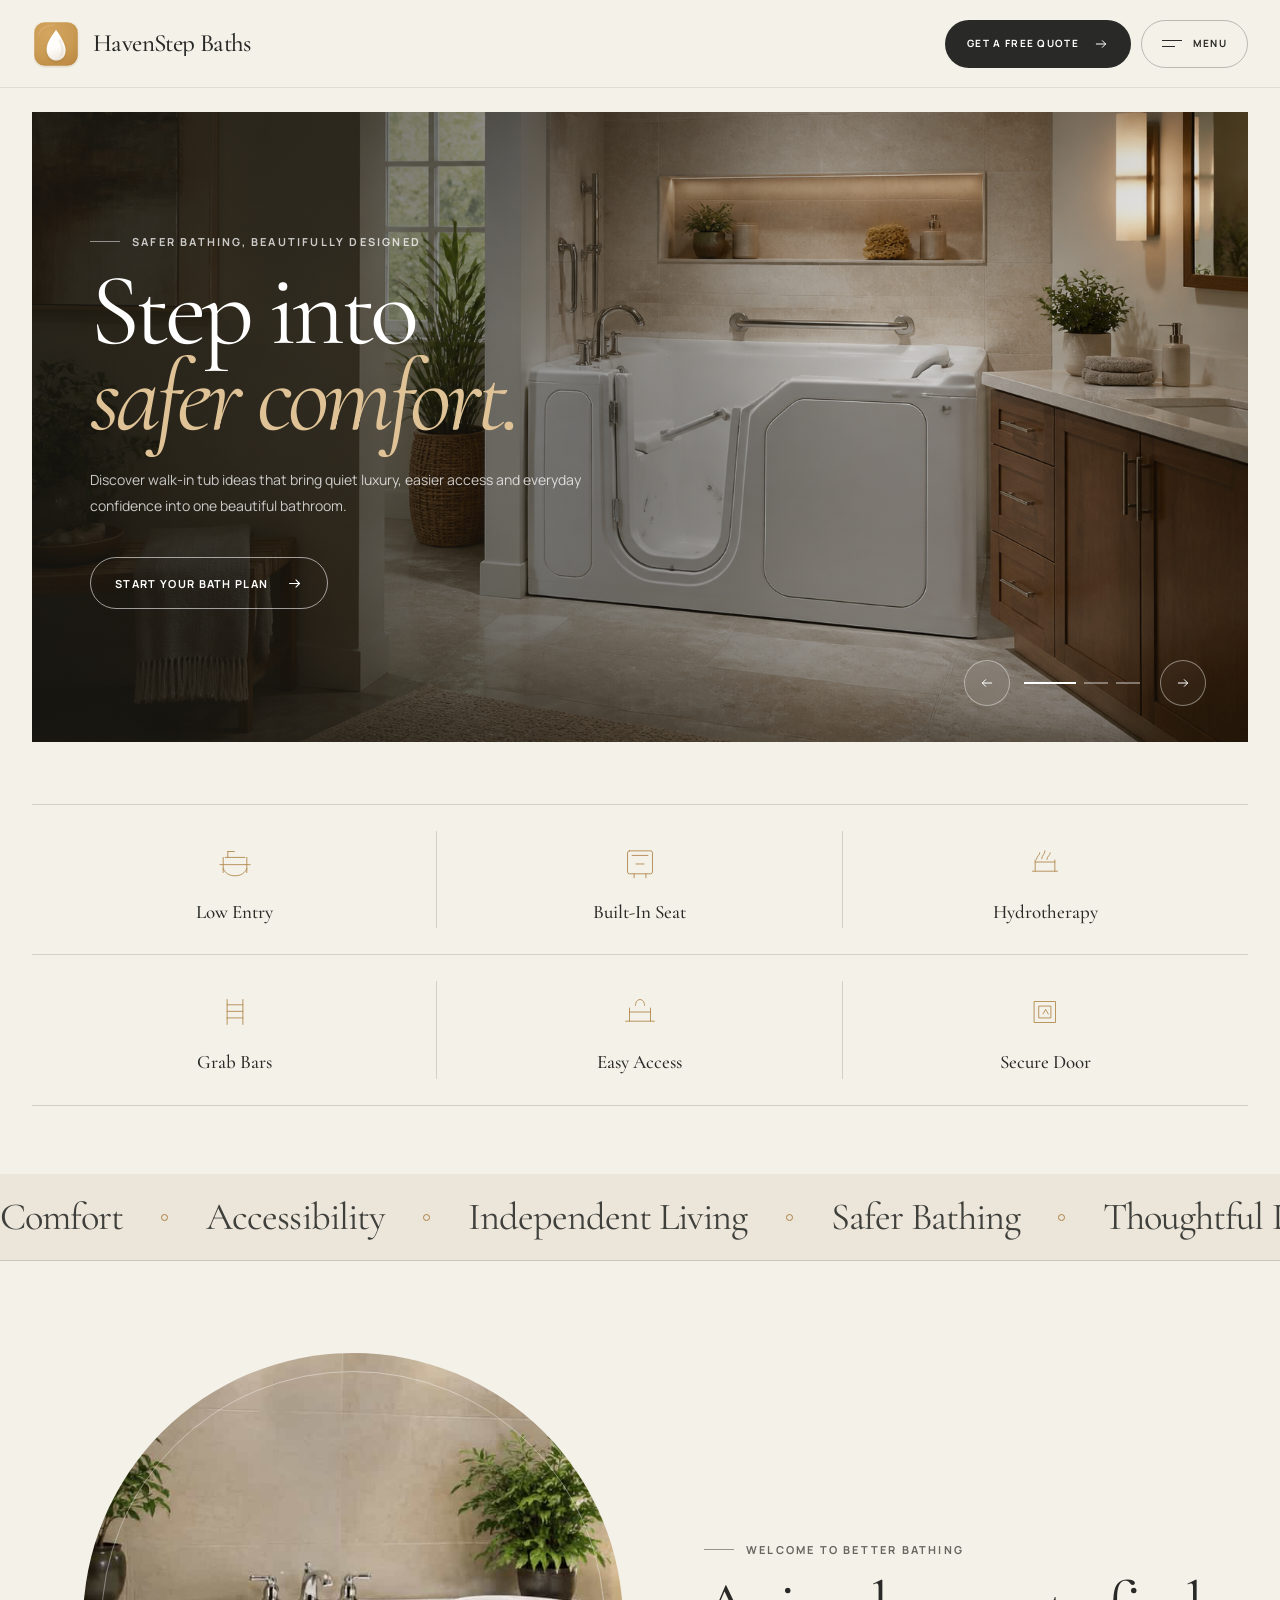
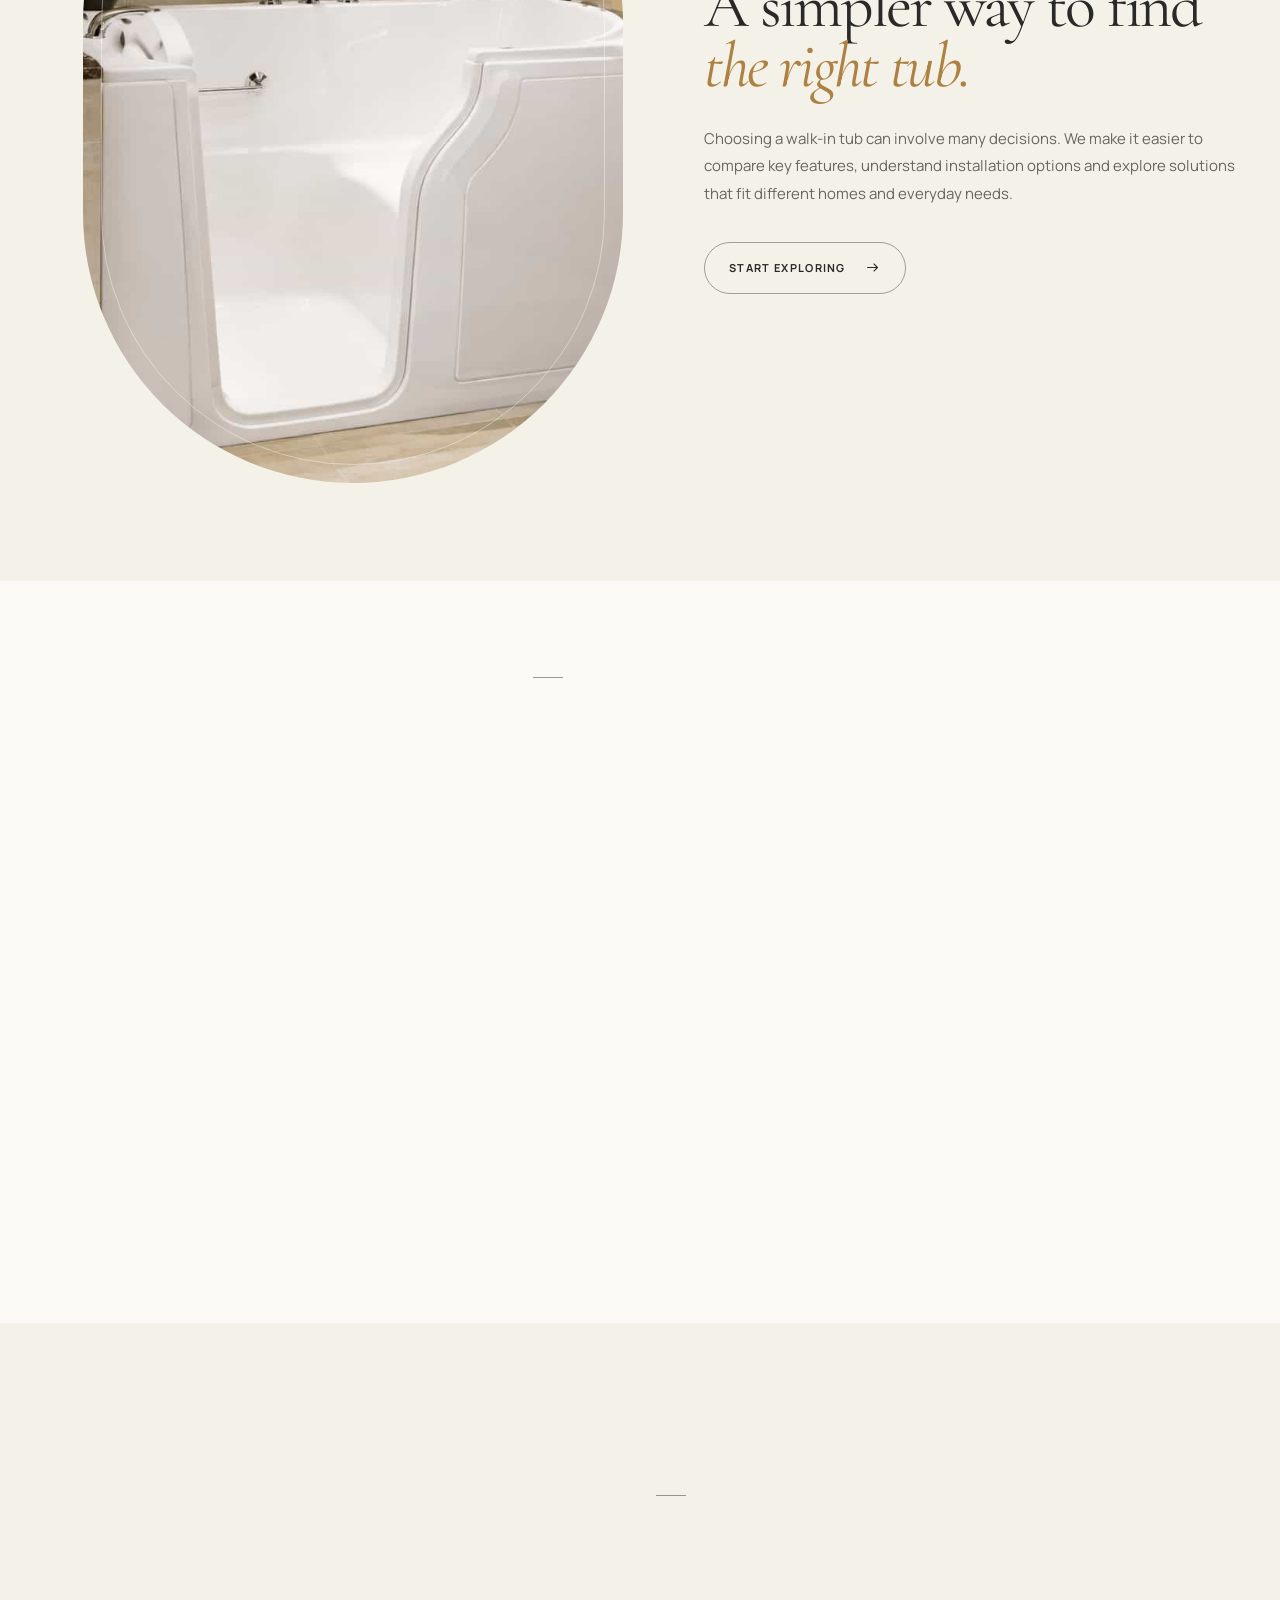
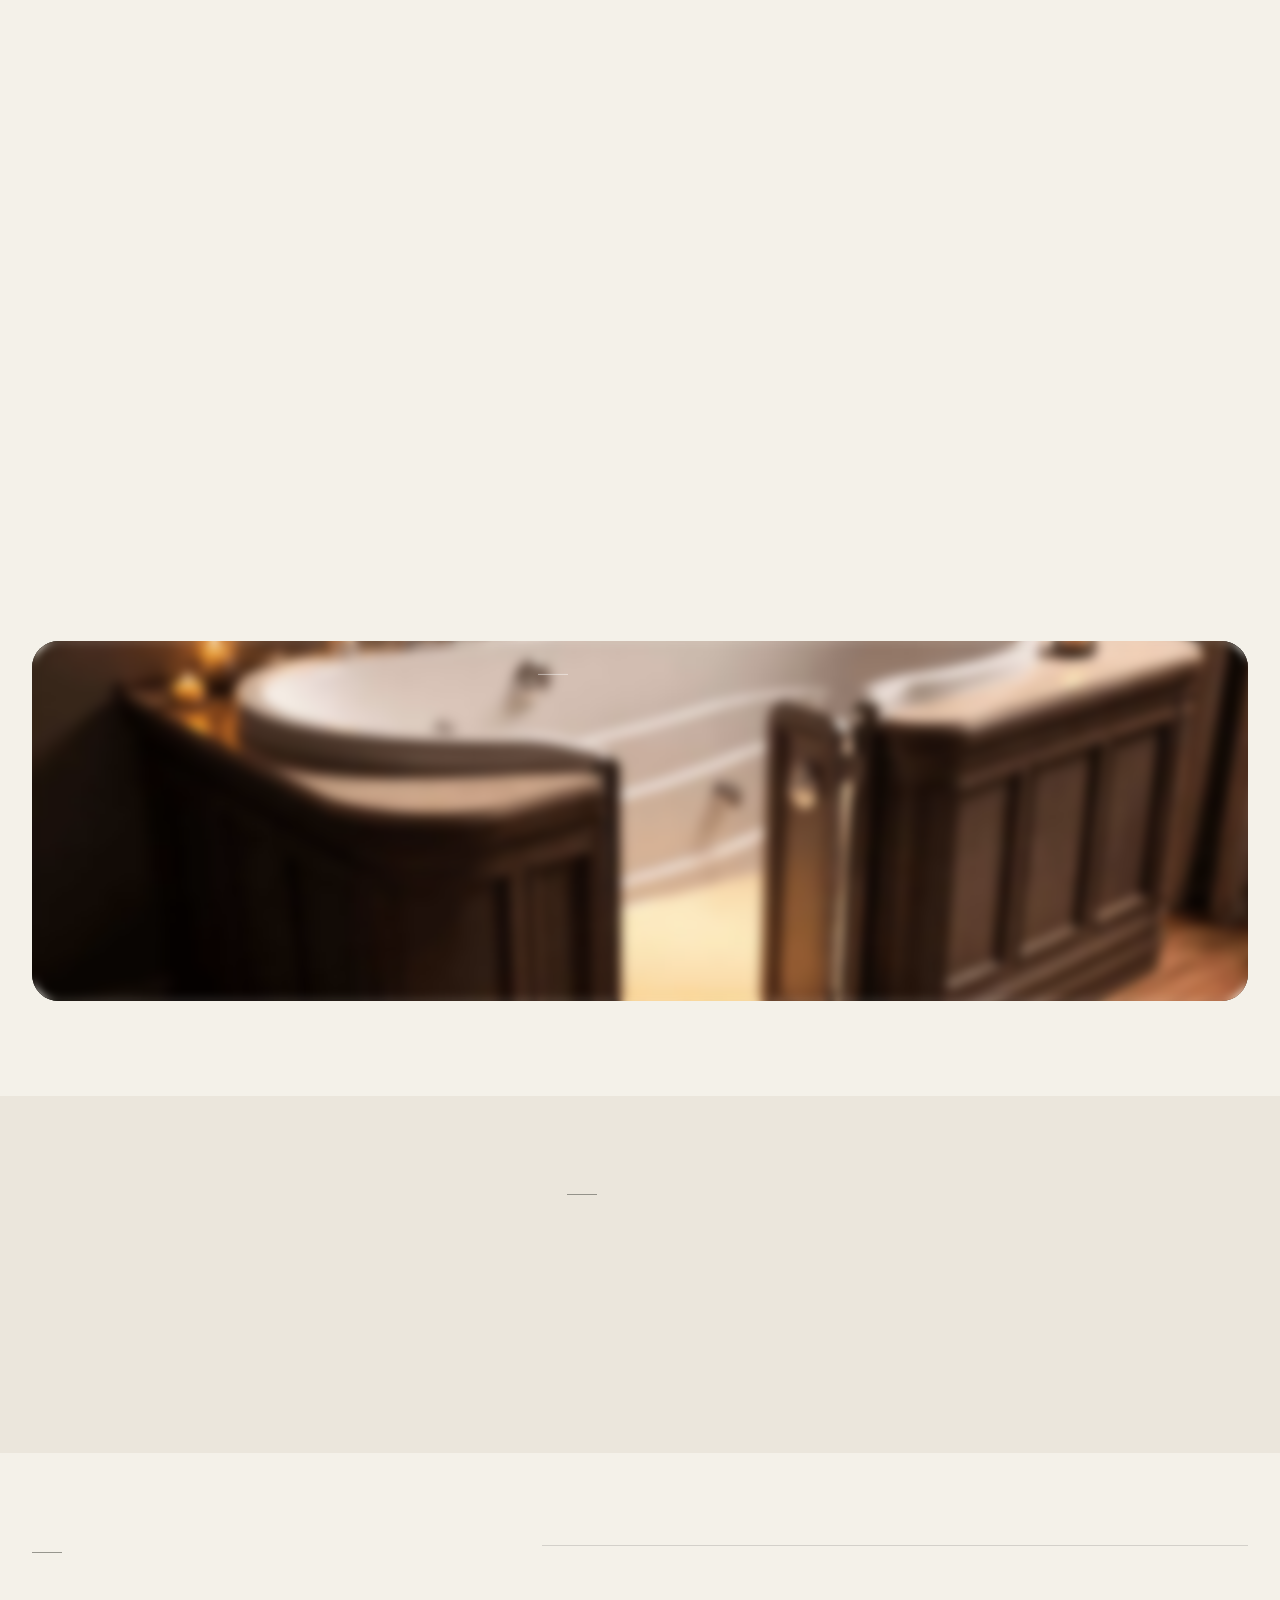
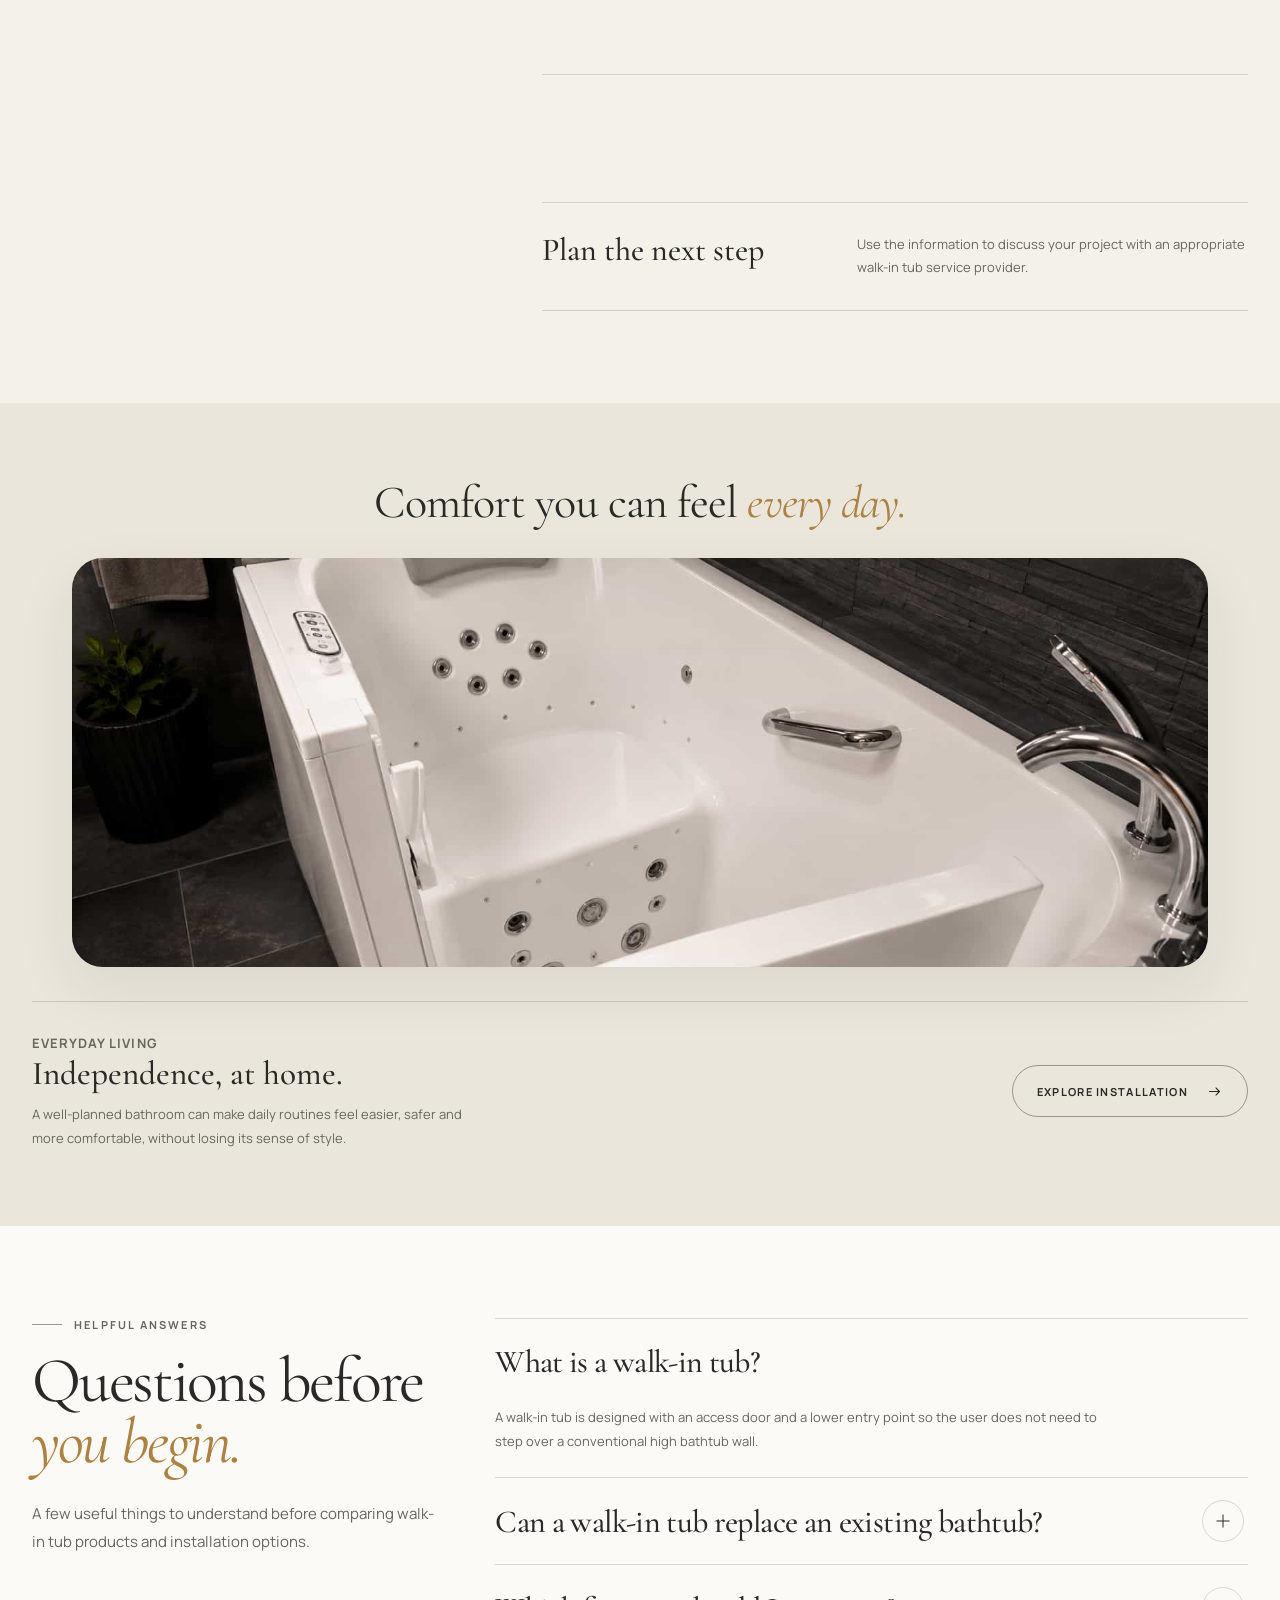
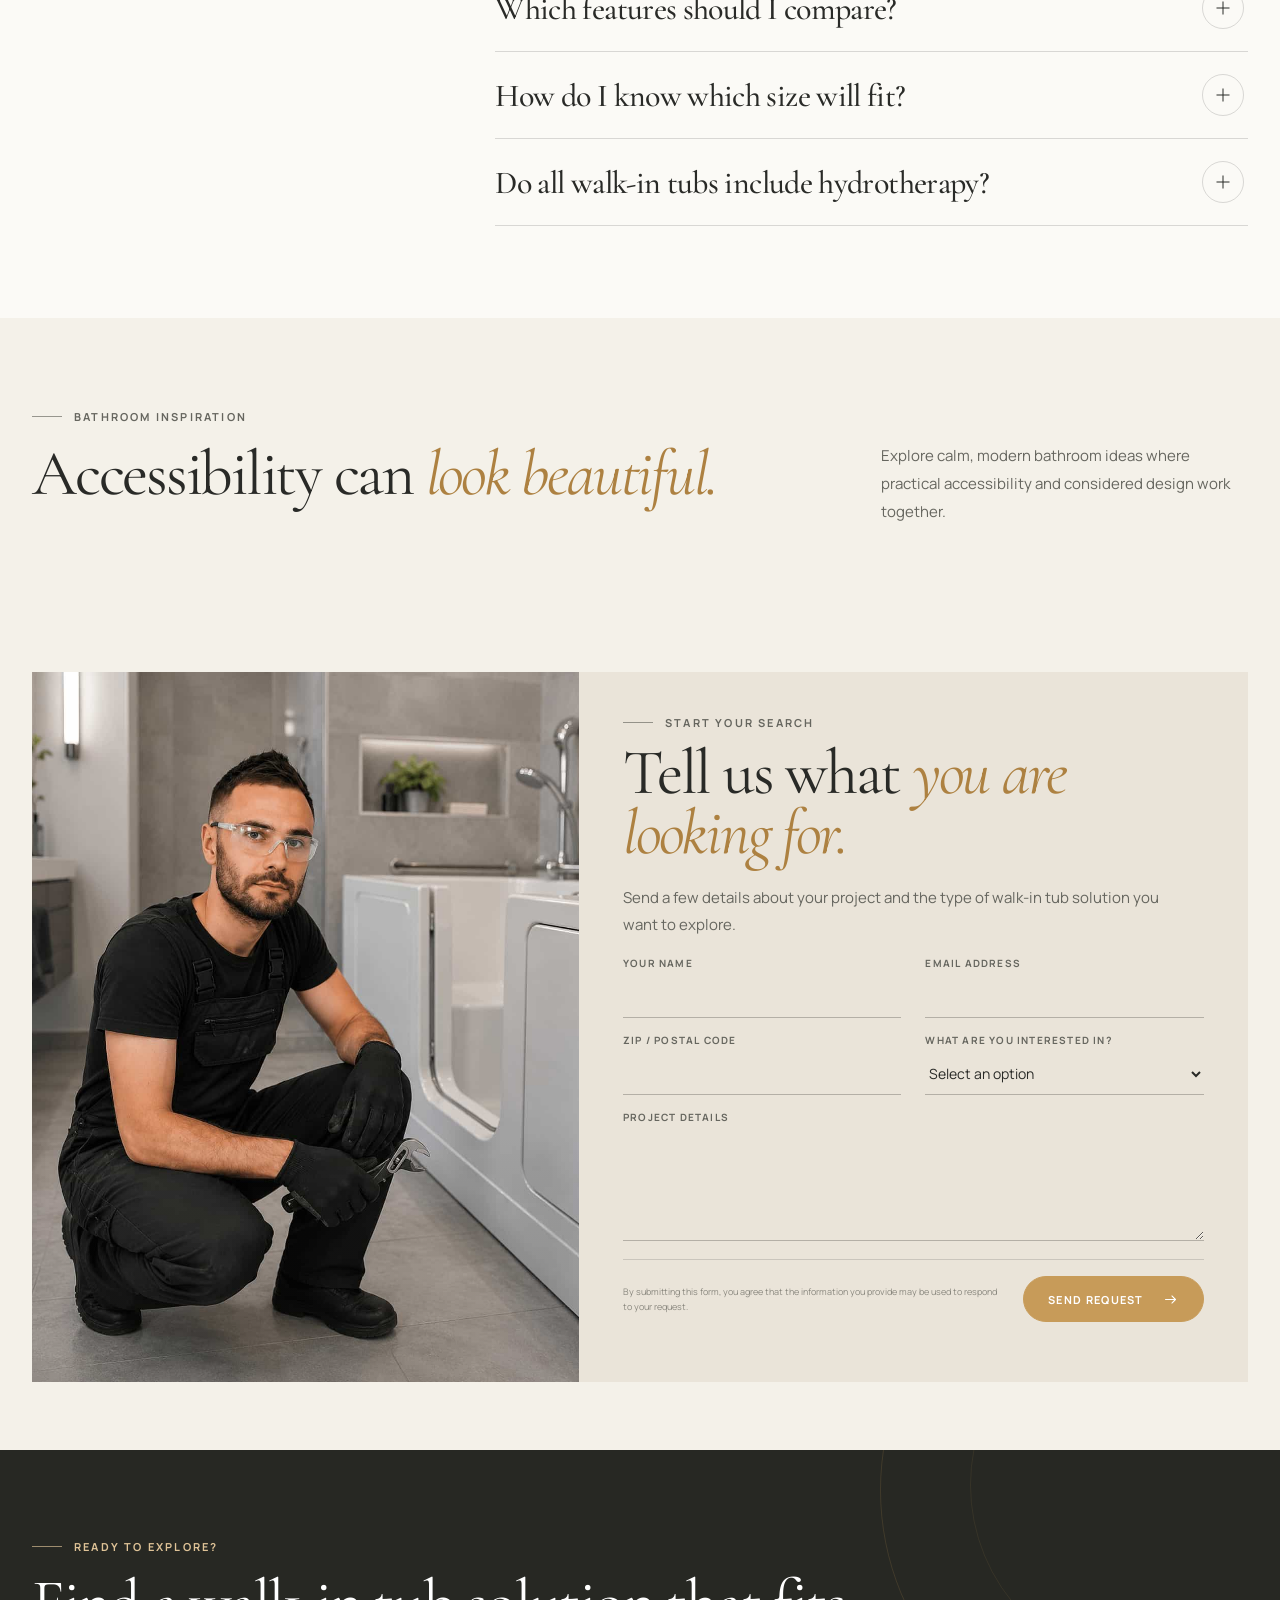
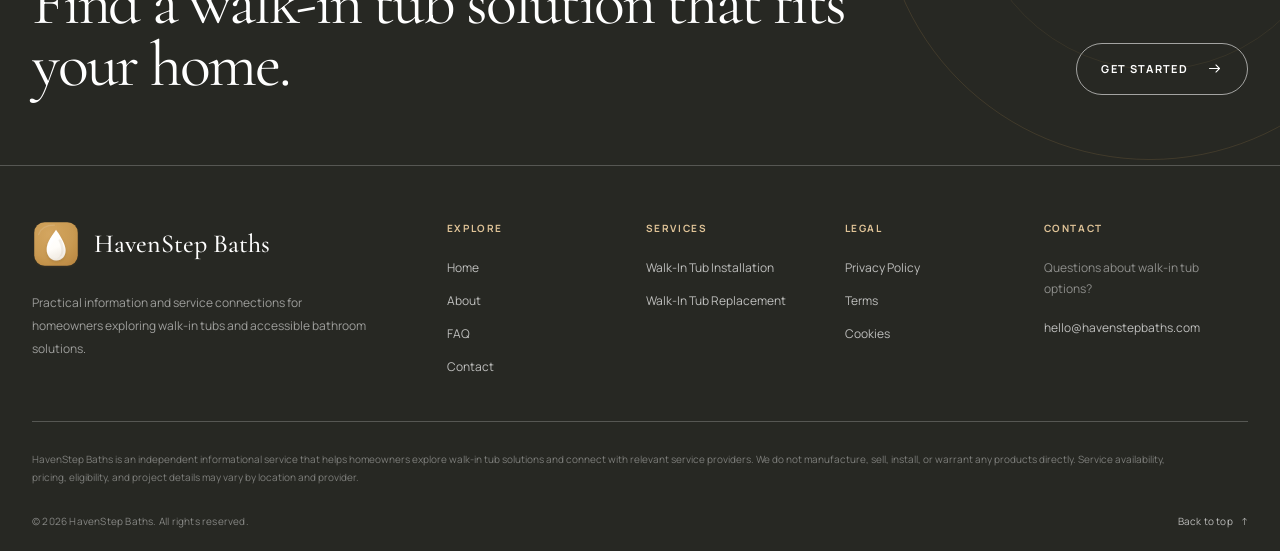
==== commit 9bcbfdc6: "+" ====
--- a/index.html
+++ b/index.html
@@ -1270,6 +1270,88 @@
 
 
         <!-- =====================================================
+             LIVING SHOWCASE
+        ====================================================== -->
+
+        <section
+            class="editorial-feature"
+            aria-labelledby="living-showcase-title"
+        >
+
+            <div class="editorial-feature__inner site-container">
+
+                <div
+                    class="editorial-feature__heading"
+                    data-aos="fade-up"
+                >
+
+                    <h2
+                        class="section-title editorial-feature__title"
+                        id="living-showcase-title"
+                    >
+                        Comfort you can feel
+                        <em>every day.</em>
+                    </h2>
+
+                </div>
+
+
+                <figure
+                    class="editorial-feature__media"
+                    data-aos="fade-up"
+                    data-aos-delay="80"
+                >
+                    <img
+                        src="assets/images/card-13.jpg"
+                        alt="Bright bathroom designed around a modern walk-in tub"
+                        loading="lazy"
+                    >
+                </figure>
+
+
+                <div
+                    class="editorial-feature__content"
+                    data-aos="fade-up"
+                    data-aos-delay="140"
+                >
+
+                    <div class="editorial-feature__text">
+
+                        <p class="editorial-feature__label">Everyday Living</p>
+
+                        <h3>Independence, at home.</h3>
+
+                        <p>
+                            A well-planned bathroom can make daily routines
+                            feel easier, safer and more comfortable, without
+                            losing its sense of style.
+                        </p>
+
+                    </div>
+
+                    <a
+                        class="button button--outline-dark editorial-feature__cta"
+                        href="walk-in-tub-installation.html"
+                    >
+                        Explore Installation
+
+                        <svg
+                            aria-hidden="true"
+                            viewBox="0 0 24 24"
+                        >
+                            <path d="M5 12h14"></path>
+                            <path d="m14 7 5 5-5 5"></path>
+                        </svg>
+                    </a>
+
+                </div>
+
+            </div>
+
+        </section>
+
+
+        <!-- =====================================================
              FAQ
         ====================================================== -->
 
--- a/assets/css/global.css
+++ b/assets/css/global.css
@@ -1934,3 +1934,290 @@
         animation-iteration-count: 1 !important;
     }
 }
+
+
+/* =========================================================
+   EDITORIAL FEATURE
+========================================================= */
+
+.editorial-feature {
+    padding: 76px 0;
+
+    background: var(--color-bg-soft);
+}
+
+.editorial-feature__heading {
+    margin-bottom: 32px;
+
+    text-align: center;
+}
+
+.editorial-feature__title {
+    max-width: 640px;
+    margin: 0 auto;
+
+    color: var(--color-text);
+
+    font-family: var(--font-display);
+    font-size: clamp(34px, 3.6vw, 54px);
+    font-weight: 400;
+    line-height: 1.02;
+    letter-spacing: -0.02em;
+    text-align: center;
+}
+
+.editorial-feature__title em {
+    color: var(--color-gold-dark);
+    font-weight: 400;
+}
+
+.editorial-feature__media {
+    position: relative;
+
+    overflow: hidden;
+
+    margin-bottom: 34px;
+
+    border-radius: clamp(20px, 2.4vw, 32px);
+
+    box-shadow: var(--shadow-soft);
+}
+
+.editorial-feature__media img {
+    width: 100%;
+    height: clamp(260px, 32vw, 440px);
+
+    object-fit: cover;
+    object-position: center;
+
+    transition: transform var(--transition-slow);
+}
+
+.editorial-feature__media:hover img {
+    transform: scale(1.02);
+}
+
+.editorial-feature__content {
+    display: flex;
+    align-items: center;
+    justify-content: space-between;
+    gap: 40px;
+
+    padding-top: 30px;
+
+    border-top: 1px solid var(--color-line);
+}
+
+.editorial-feature__text {
+    max-width: 560px;
+}
+
+.editorial-feature__label {
+    margin: 0 0 10px;
+
+    color: var(--color-gold-dark);
+
+    font-size: 12px;
+    font-weight: 700;
+    letter-spacing: 0.08em;
+    text-transform: uppercase;
+}
+
+.editorial-feature__text h3 {
+    max-width: 420px;
+    margin: 0 0 12px;
+
+    color: var(--color-text);
+
+    font-family: var(--font-display);
+    font-size: clamp(26px, 2.6vw, 34px);
+    font-weight: 500;
+    line-height: 1.08;
+}
+
+.editorial-feature__text p {
+    max-width: 460px;
+    margin: 0;
+
+    color: var(--color-text-soft);
+
+    font-size: 13px;
+    line-height: 1.8;
+}
+
+.editorial-feature__cta {
+    flex-shrink: 0;
+}
+
+
+/* Asymmetric split variant */
+
+.editorial-feature__content--split {
+    display: grid;
+    grid-template-columns: minmax(0, 0.54fr) minmax(0, 0.46fr);
+    align-items: start;
+    justify-content: normal;
+    gap: clamp(30px, 5vw, 64px);
+}
+
+.editorial-feature__content--split .editorial-feature__text {
+    max-width: 480px;
+}
+
+.editorial-feature__aside {
+    display: flex;
+    flex-direction: column;
+    gap: 20px;
+
+    max-width: 420px;
+    padding-left: clamp(24px, 3vw, 40px);
+
+    border-left: 1px solid var(--color-line);
+}
+
+.editorial-feature__aside p {
+    margin: 0;
+
+    color: var(--color-text-soft);
+
+    font-size: 13px;
+    line-height: 1.8;
+}
+
+.editorial-feature__link {
+    display: inline-flex;
+    align-items: center;
+    gap: 10px;
+
+    width: fit-content;
+    padding-bottom: 5px;
+
+    border: 0;
+    border-bottom: 1px solid rgba(41, 42, 39, 0.42);
+    background: transparent;
+
+    color: var(--color-text);
+
+    font-size: 11px;
+    font-weight: 700;
+    letter-spacing: 0.1em;
+    text-transform: uppercase;
+
+    transition:
+        color var(--transition-base),
+        border-color var(--transition-base);
+}
+
+.editorial-feature__link svg {
+    width: 15px;
+    height: 15px;
+
+    fill: none;
+    stroke: currentColor;
+    stroke-width: 1.5;
+    stroke-linecap: round;
+    stroke-linejoin: round;
+
+    transition: transform var(--transition-base);
+}
+
+.editorial-feature__link:hover {
+    color: var(--color-gold-dark);
+    border-color: var(--color-gold-dark);
+}
+
+.editorial-feature__link:hover svg {
+    transform: translateX(4px);
+}
+
+
+@media (max-width: 1200px) {
+    .editorial-feature {
+        padding: 68px 0;
+    }
+
+    .editorial-feature__content--split {
+        grid-template-columns: minmax(0, 1fr);
+        gap: 26px;
+    }
+
+    .editorial-feature__aside {
+        max-width: 560px;
+        padding-top: 22px;
+        padding-left: 0;
+
+        border-top: 1px solid var(--color-line);
+        border-left: 0;
+    }
+}
+
+
+@media (max-width: 900px) {
+    .editorial-feature {
+        padding: 60px 0;
+    }
+
+    .editorial-feature__heading {
+        margin-bottom: 26px;
+    }
+
+    .editorial-feature__title {
+        font-size: clamp(30px, 6.5vw, 44px);
+    }
+
+    .editorial-feature__media {
+        margin-bottom: 26px;
+
+        border-radius: 20px;
+    }
+
+    .editorial-feature__media img {
+        height: clamp(220px, 46vw, 340px);
+    }
+
+    .editorial-feature__content {
+        flex-direction: column;
+        align-items: center;
+        gap: 22px;
+
+        padding-top: 24px;
+
+        text-align: center;
+    }
+
+    .editorial-feature__content--split {
+        text-align: center;
+    }
+
+    .editorial-feature__text,
+    .editorial-feature__content--split .editorial-feature__text {
+        max-width: 100%;
+    }
+
+    .editorial-feature__aside {
+        align-items: center;
+
+        max-width: 100%;
+    }
+}
+
+
+@media (max-width: 640px) {
+    .editorial-feature {
+        padding: 48px 0;
+    }
+
+    .editorial-feature__title {
+        font-size: clamp(28px, 8.5vw, 38px);
+
+        letter-spacing: -0.01em;
+    }
+
+    .editorial-feature__media img {
+        height: clamp(190px, 58vw, 260px);
+    }
+
+    .editorial-feature__text h3 {
+        font-size: clamp(22px, 6vw, 28px);
+    }
+}
--- a/assets/css/index.css
+++ b/assets/css/index.css
@@ -481,6 +481,9 @@
 .about__media {
     position: relative;
 
+    display: flex;
+    justify-content: center;
+
     min-width: 0;
 }
 
@@ -773,6 +776,8 @@
     min-height: clamp(310px, 29vw, 360px);
 
     overflow: hidden;
+
+    border-radius: clamp(18px, 2.1vw, 28px);
 
     background: #31312d;
 }
@@ -2092,6 +2097,8 @@
 
     .parallax-showcase__frame {
         min-height: 380px;
+
+        border-radius: 18px;
     }
 
     .parallax-showcase__media {
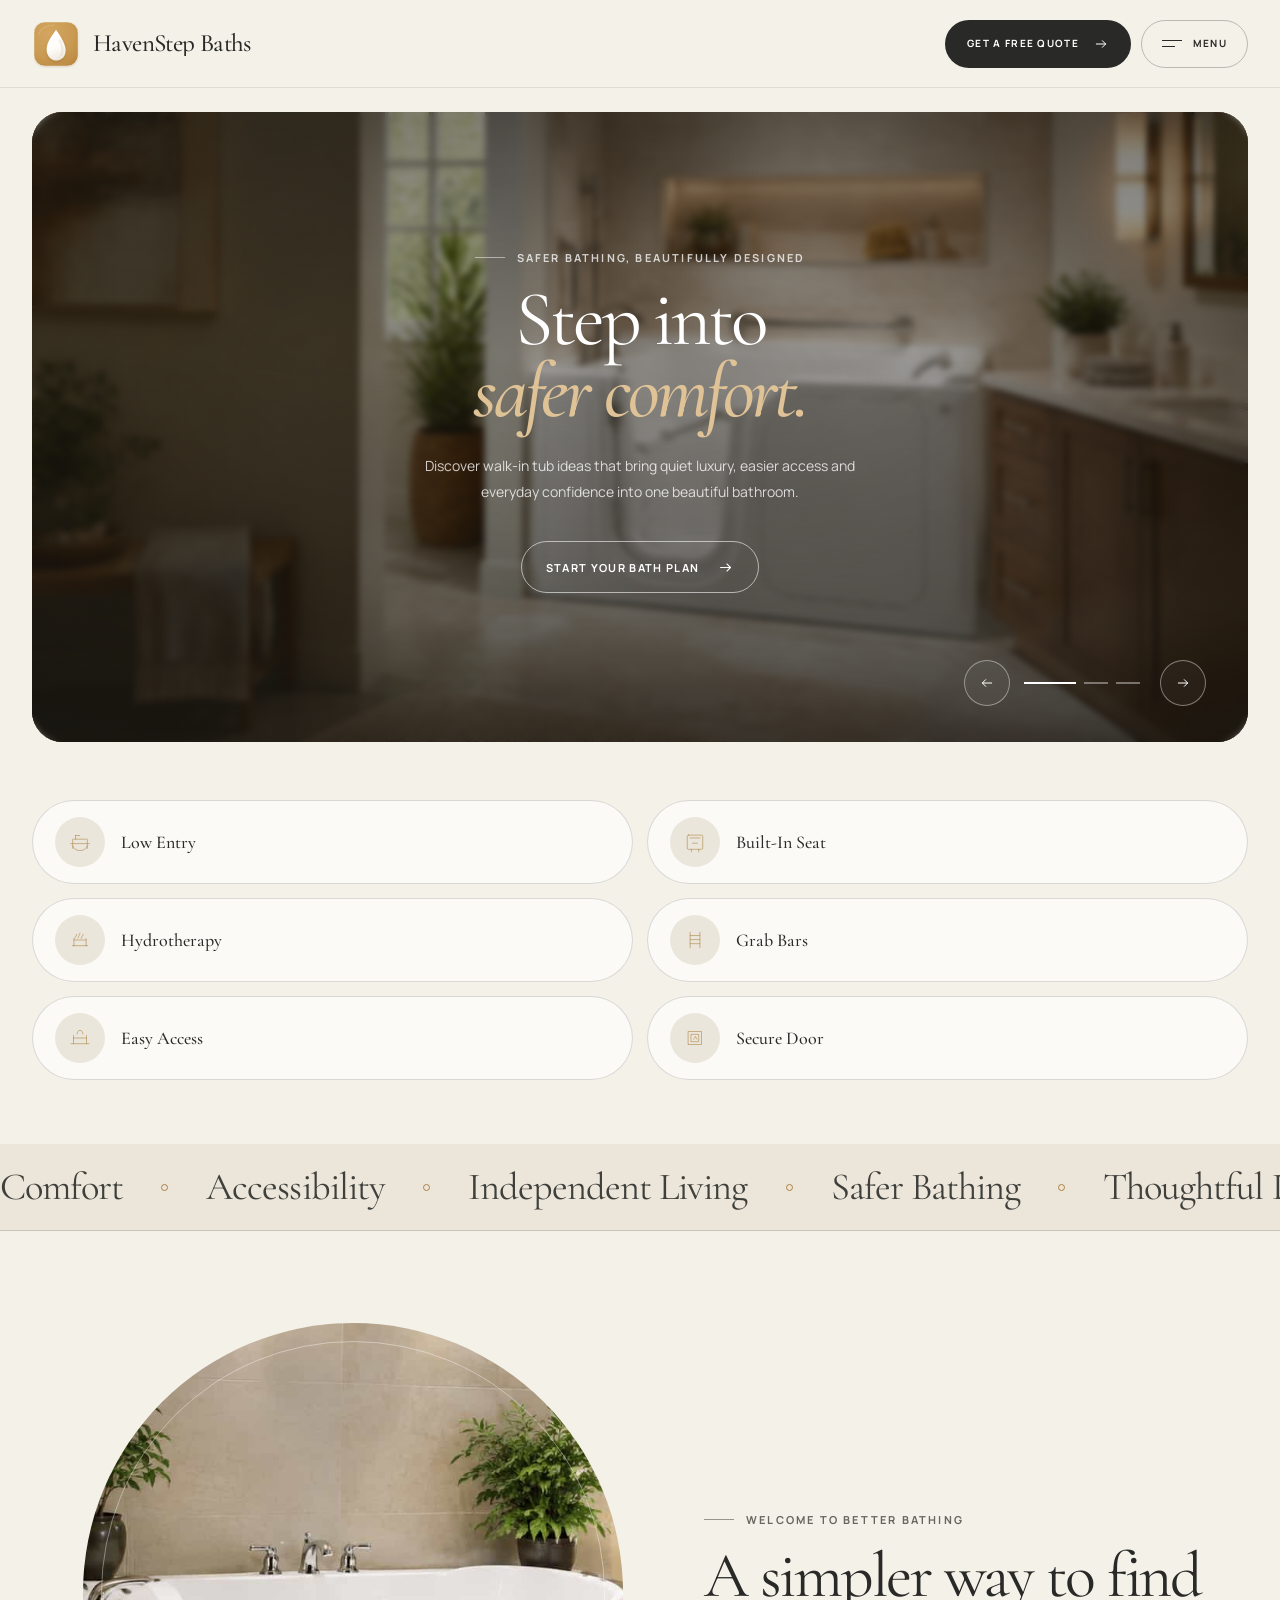
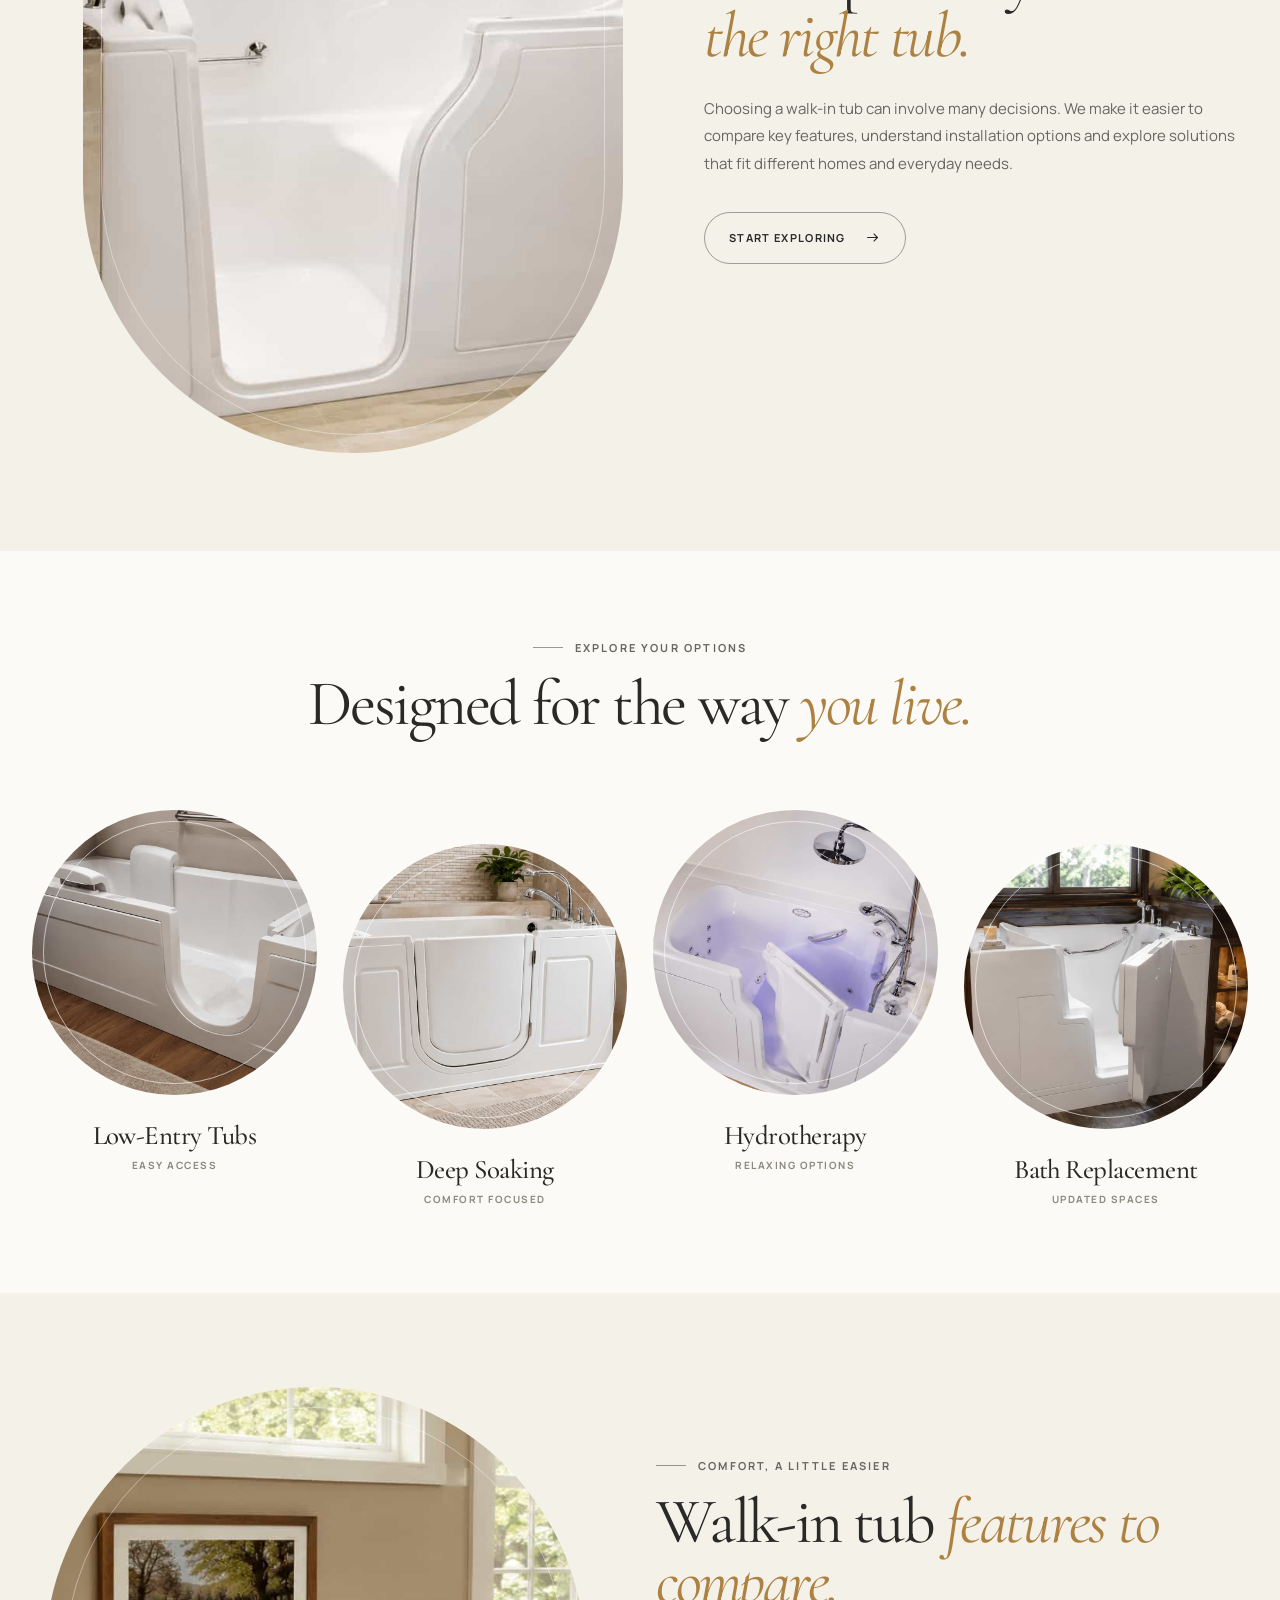
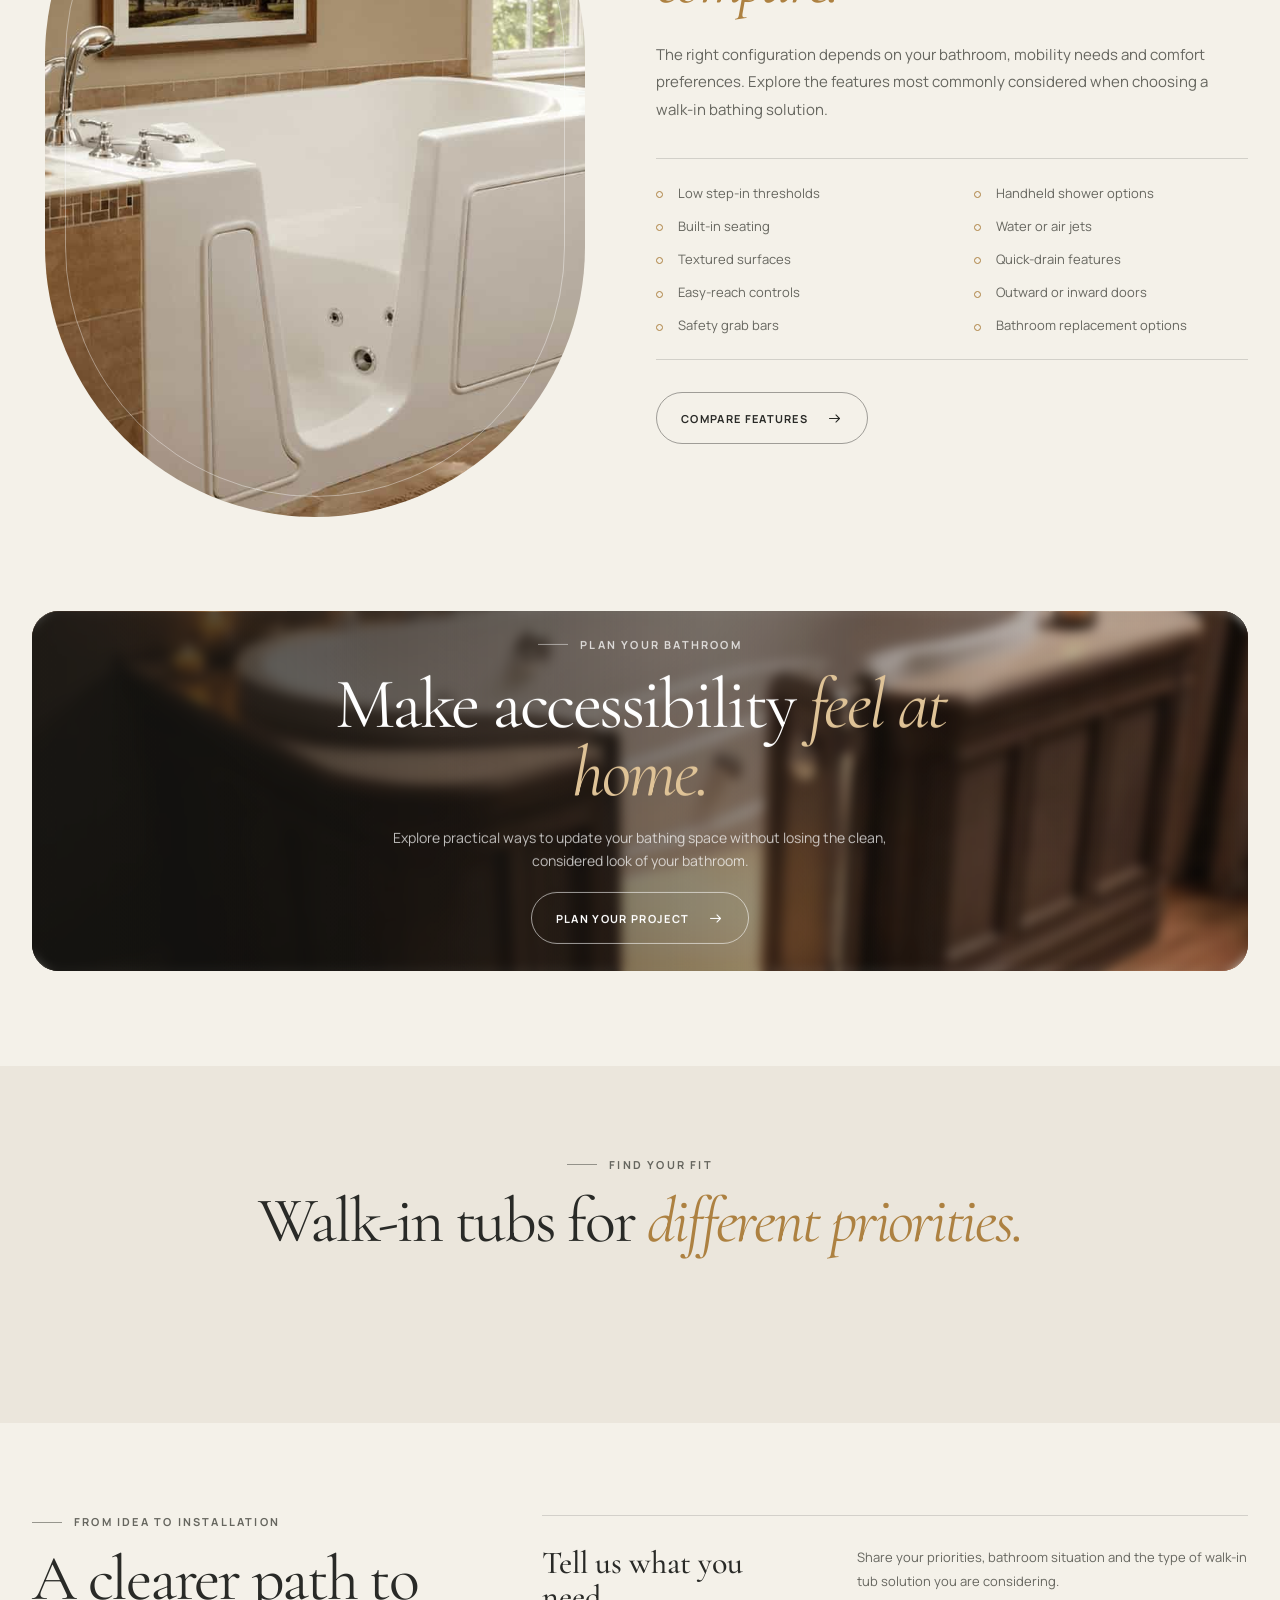
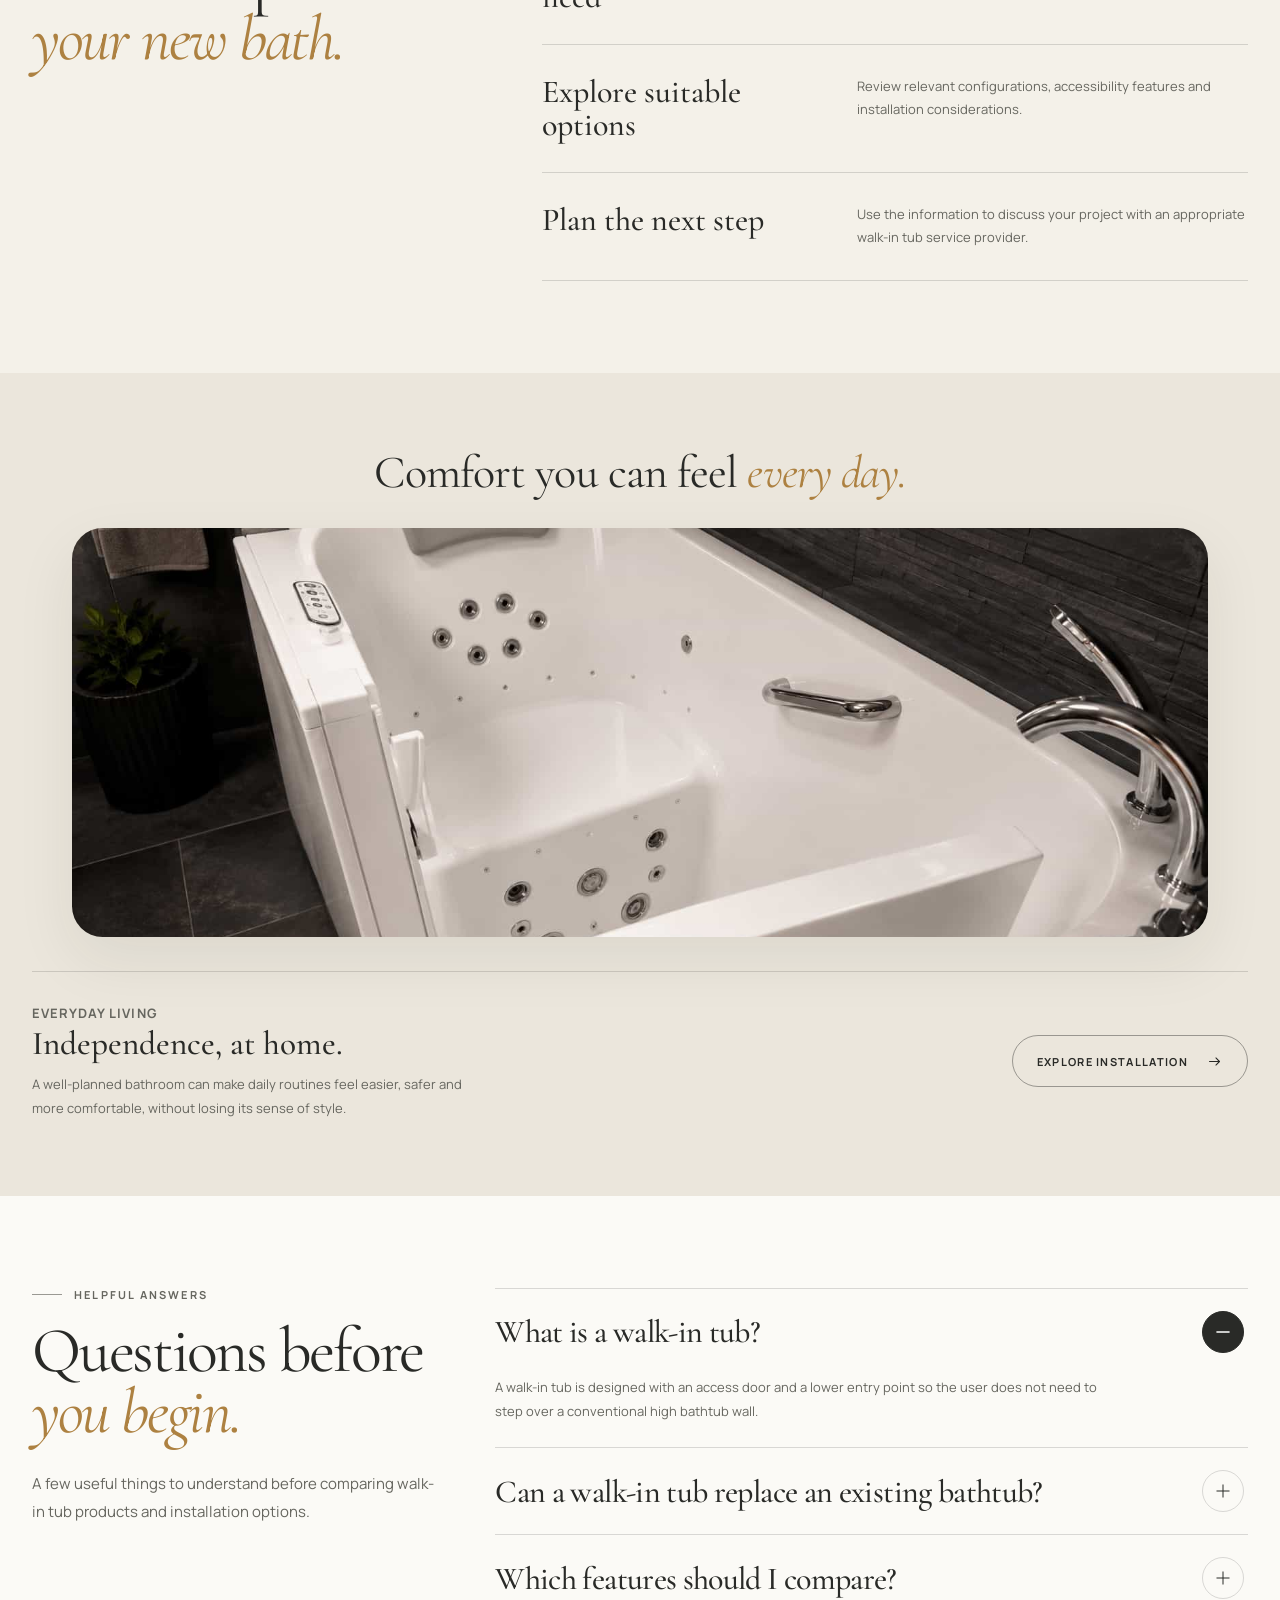
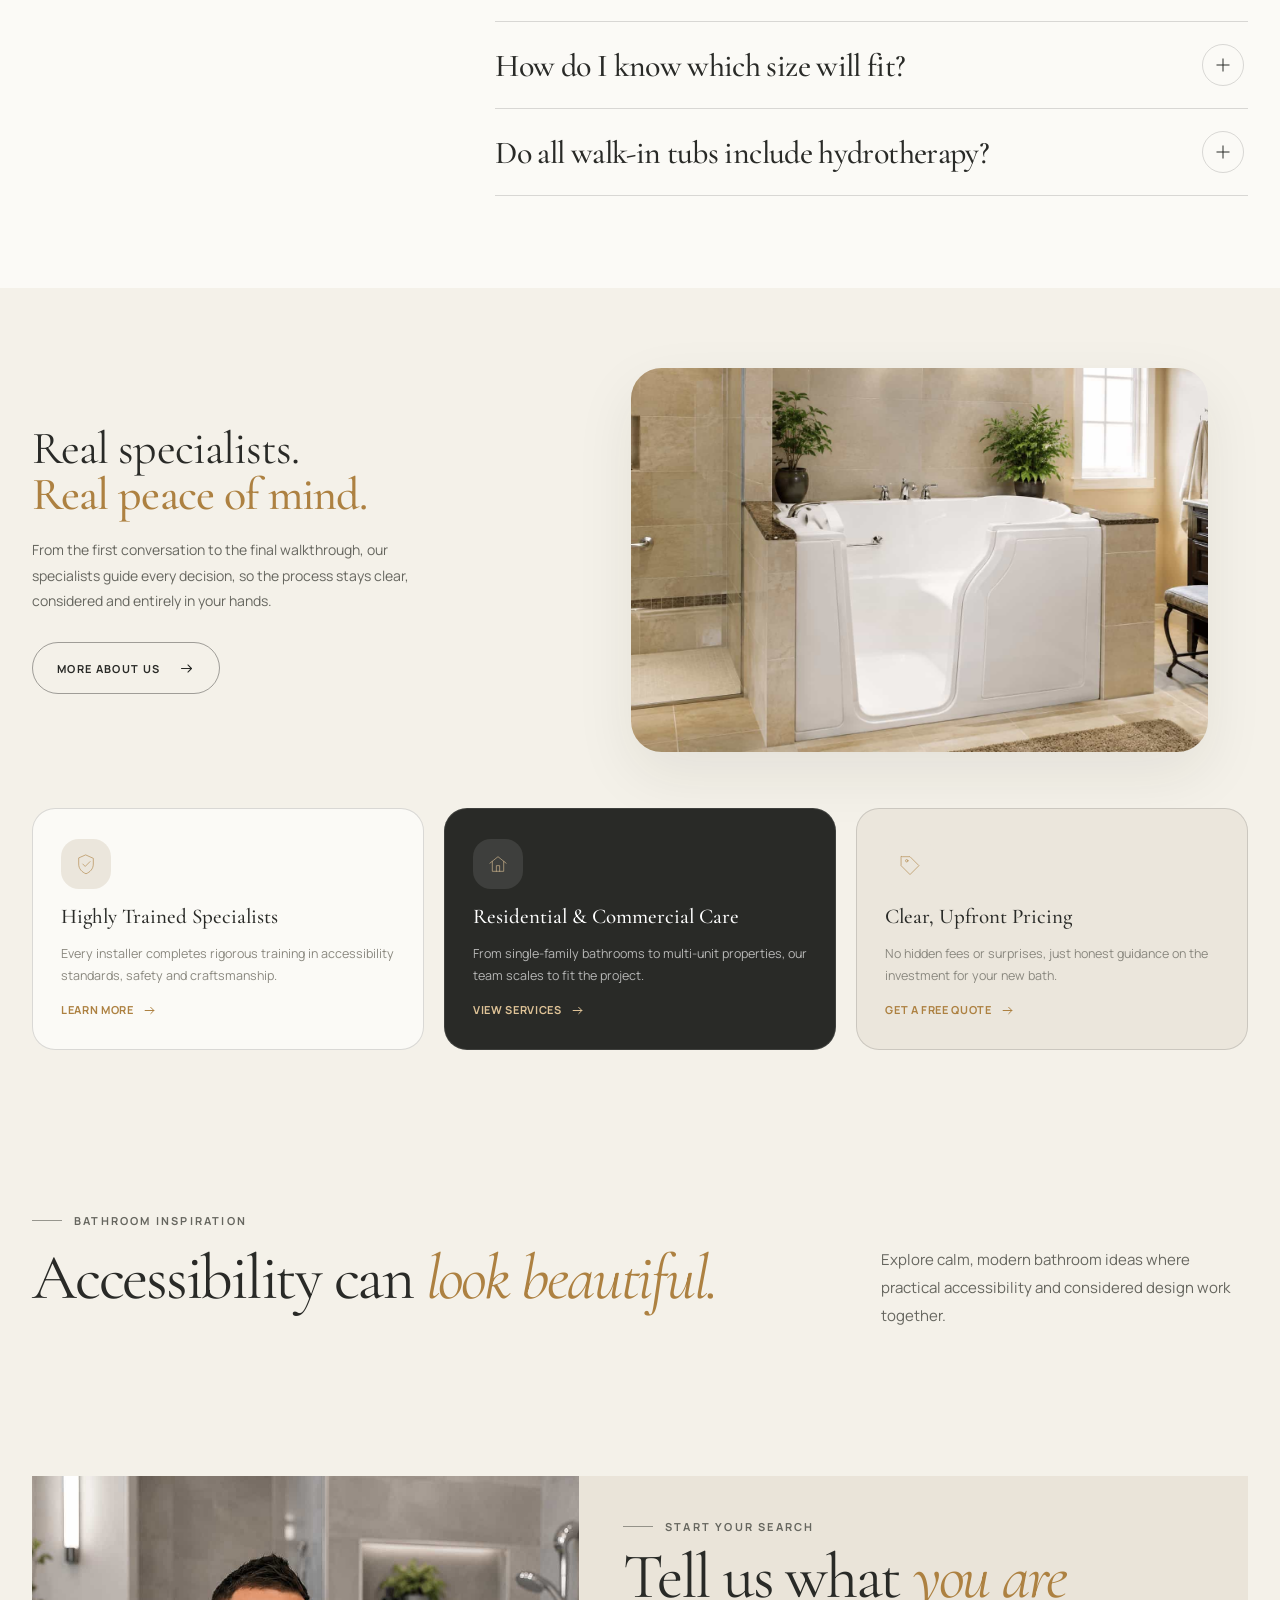
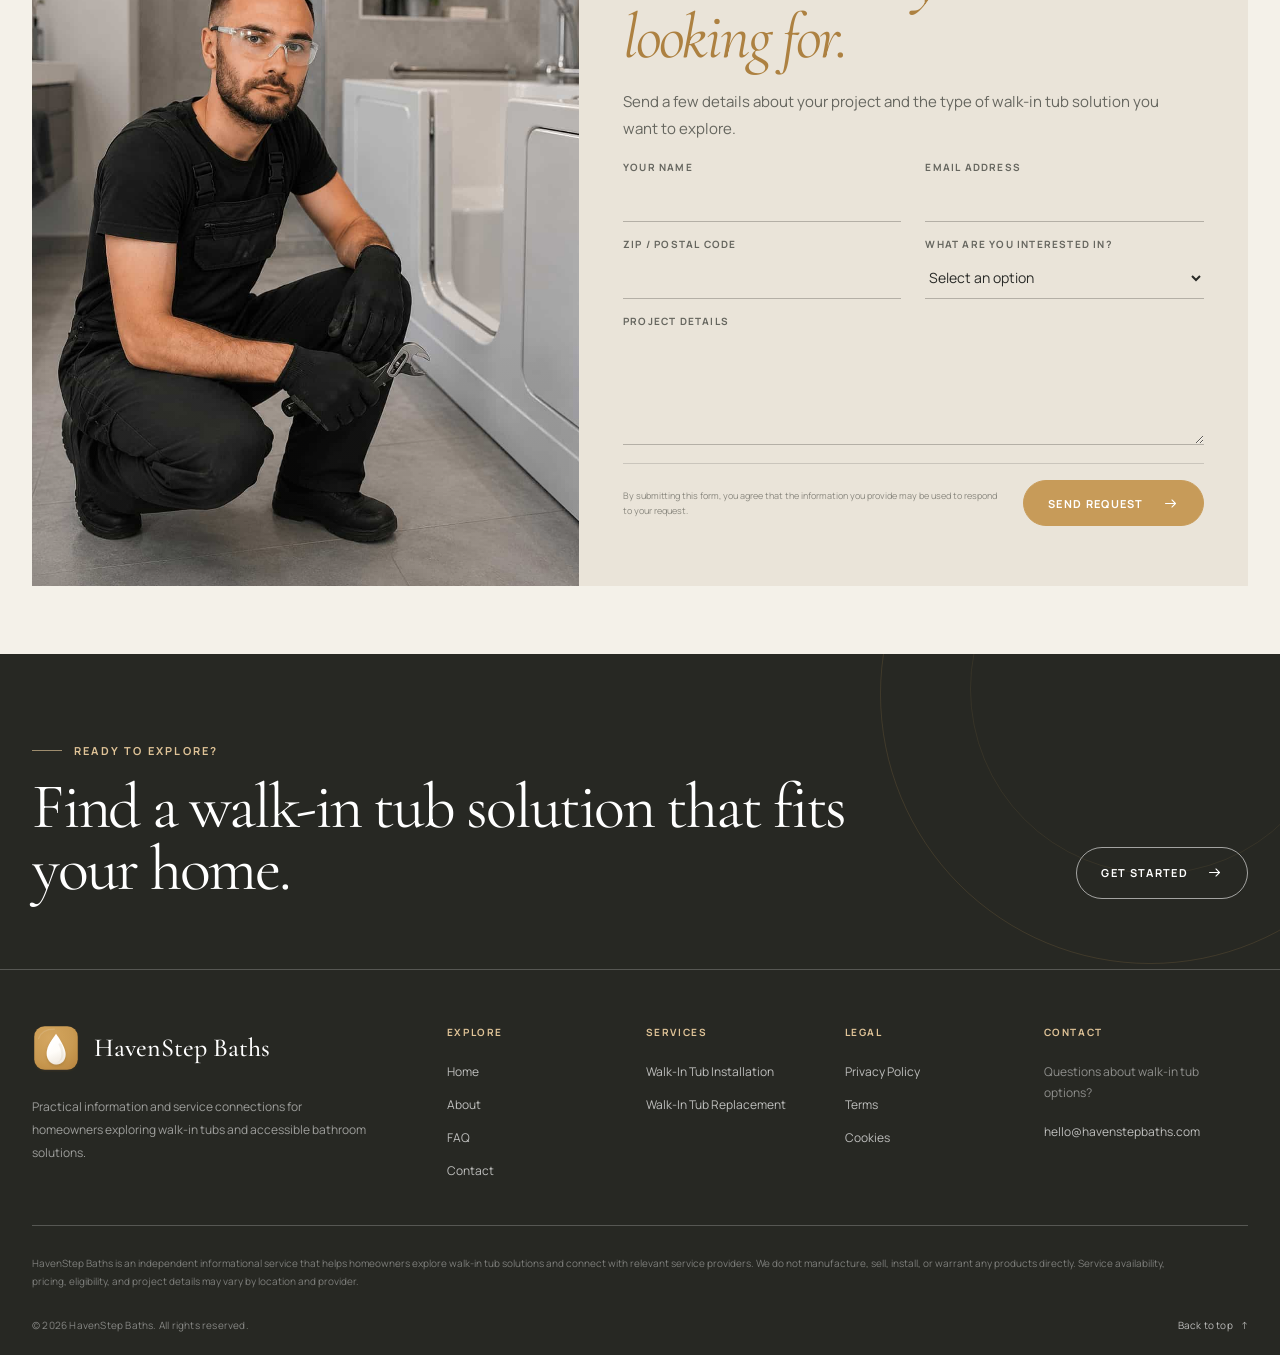
==== commit 355aa1e5: "+" ====
--- a/index.html
+++ b/index.html
@@ -1554,6 +1554,185 @@
 
 
         <!-- =====================================================
+             EXPERTISE PANEL
+        ====================================================== -->
+
+        <section
+            class="expertise-panel"
+            aria-labelledby="expertise-title"
+        >
+
+            <div class="expertise-panel__inner site-container">
+
+                <div class="expertise-panel__top">
+
+                    <div
+                        class="expertise-panel__content"
+                        data-aos="fade-right"
+                    >
+
+                        <h2
+                            class="expertise-panel__title"
+                            id="expertise-title"
+                        >
+                            Real specialists.
+                            <em>Real peace of mind.</em>
+                        </h2>
+
+                        <p class="expertise-panel__text">
+                            From the first conversation to the final
+                            walkthrough, our specialists guide every
+                            decision, so the process stays clear,
+                            considered and entirely in your hands.
+                        </p>
+
+                        <a
+                            class="button button--outline-dark expertise-panel__cta"
+                            href="#about"
+                        >
+                            More About Us
+
+                            <svg
+                                aria-hidden="true"
+                                viewBox="0 0 24 24"
+                            >
+                                <path d="M5 12h14"></path>
+                                <path d="m14 7 5 5-5 5"></path>
+                            </svg>
+                        </a>
+
+                    </div>
+
+
+                    <figure
+                        class="expertise-panel__media"
+                        data-aos="fade-left"
+                    >
+                        <img
+                            src="assets/images/card-11.jpg"
+                            alt="Bright spa-style bathroom with a walk-in tub"
+                            loading="lazy"
+                        >
+                    </figure>
+
+                </div>
+
+
+                <div class="expertise-panel__cards">
+
+                    <article
+                        class="expertise-card"
+                        data-aos="fade-up"
+                    >
+                        <span class="expertise-card__icon" aria-hidden="true">
+                            <svg viewBox="0 0 64 64">
+                                <path d="M32 10l18 8v14c0 12-8 20-18 24-10-4-18-12-18-24V18z"></path>
+                                <path d="M24 32l6 6 12-12"></path>
+                            </svg>
+                        </span>
+
+                        <h3>Highly Trained Specialists</h3>
+
+                        <p>
+                            Every installer completes rigorous training in
+                            accessibility standards, safety and craftsmanship.
+                        </p>
+
+                        <a class="expertise-card__link" href="#about">
+                            Learn More
+
+                            <svg
+                                aria-hidden="true"
+                                viewBox="0 0 24 24"
+                            >
+                                <path d="M5 12h14"></path>
+                                <path d="m14 7 5 5-5 5"></path>
+                            </svg>
+                        </a>
+                    </article>
+
+
+                    <article
+                        class="expertise-card expertise-card--dark"
+                        data-aos="fade-up"
+                        data-aos-delay="80"
+                    >
+                        <span class="expertise-card__icon" aria-hidden="true">
+                            <svg viewBox="0 0 64 64">
+                                <path d="M12 30 32 14l20 16"></path>
+                                <path d="M18 26v24h28V26"></path>
+                                <path d="M28 50v-14h8v14"></path>
+                            </svg>
+                        </span>
+
+                        <h3>Residential &amp; Commercial Care</h3>
+
+                        <p>
+                            From single-family bathrooms to multi-unit
+                            properties, our team scales to fit the project.
+                        </p>
+
+                        <a
+                            class="expertise-card__link"
+                            href="walk-in-tub-installation.html"
+                        >
+                            View Services
+
+                            <svg
+                                aria-hidden="true"
+                                viewBox="0 0 24 24"
+                            >
+                                <path d="M5 12h14"></path>
+                                <path d="m14 7 5 5-5 5"></path>
+                            </svg>
+                        </a>
+                    </article>
+
+
+                    <article
+                        class="expertise-card expertise-card--tint"
+                        data-aos="fade-up"
+                        data-aos-delay="160"
+                    >
+                        <span class="expertise-card__icon" aria-hidden="true">
+                            <svg viewBox="0 0 64 64">
+                                <path d="M14 14h18l22 22-22 22-22-22V14z"></path>
+                                <circle cx="24" cy="24" r="3"></circle>
+                            </svg>
+                        </span>
+
+                        <h3>Clear, Upfront Pricing</h3>
+
+                        <p>
+                            No hidden fees or surprises, just honest guidance
+                            on the investment for your new bath.
+                        </p>
+
+                        <button
+                            class="expertise-card__link"
+                            type="button"
+                            data-modal-open="quote-modal"
+                        >
+                            Get A Free Quote
+
+                            <svg
+                                aria-hidden="true"
+                                viewBox="0 0 24 24"
+                            >
+                                <path d="M5 12h14"></path>
+                                <path d="m14 7 5 5-5 5"></path>
+                            </svg>
+                        </button>
+                    </article>
+
+                </div>
+
+            </div>
+
+        </section>
+
+
+        <!-- =====================================================
              IMAGE SWIPER
         ====================================================== -->
 
--- a/assets/css/global.css
+++ b/assets/css/global.css
@@ -2221,3 +2221,356 @@
         font-size: clamp(22px, 6vw, 28px);
     }
 }
+
+
+/* =========================================================
+   EXPERTISE PANEL
+========================================================= */
+
+.expertise-panel {
+    padding: 64px 0 72px;
+
+    background: var(--color-bg);
+}
+
+.expertise-panel__inner {
+    display: flex;
+    flex-direction: column;
+    gap: 40px;
+}
+
+.expertise-panel__top {
+    display: grid;
+    grid-template-columns: minmax(0, 0.86fr) minmax(0, 1.14fr);
+    align-items: center;
+    gap: clamp(40px, 5vw, 72px);
+}
+
+.expertise-panel__content {
+    max-width: 480px;
+}
+
+.expertise-panel__title {
+    margin: 0 0 20px;
+
+    color: var(--color-text);
+
+    font-family: var(--font-display);
+    font-size: clamp(38px, 3.6vw, 56px);
+    font-weight: 400;
+    line-height: 0.98;
+    letter-spacing: -0.02em;
+}
+
+.expertise-panel__title em {
+    display: block;
+
+    color: var(--color-gold-dark);
+    font-style: normal;
+    font-weight: 500;
+}
+
+.expertise-panel__text {
+    max-width: 420px;
+    margin: 0 0 28px;
+
+    color: var(--color-text-soft);
+
+    font-size: 14px;
+    line-height: 1.85;
+}
+
+.expertise-panel__media {
+    position: relative;
+
+    overflow: hidden;
+
+    border-radius: clamp(22px, 2.4vw, 34px);
+
+    box-shadow: var(--shadow-soft);
+}
+
+.expertise-panel__media img {
+    display: block;
+
+    width: 100%;
+    height: clamp(300px, 30vw, 420px);
+
+    object-fit: cover;
+    object-position: center;
+
+    transition: transform var(--transition-slow);
+}
+
+.expertise-panel__media:hover img {
+    transform: scale(1.02);
+}
+
+
+/* Cards */
+
+.expertise-panel__cards {
+    display: grid;
+    grid-template-columns: repeat(3, minmax(0, 1fr));
+    gap: 20px;
+}
+
+.expertise-card {
+    position: relative;
+
+    display: flex;
+    flex-direction: column;
+    gap: 14px;
+
+    min-width: 0;
+    padding: 30px 28px;
+
+    border: 1px solid var(--color-line);
+    border-radius: clamp(18px, 1.8vw, 26px);
+
+    background: var(--color-surface);
+
+    transition:
+        transform var(--transition-base),
+        border-color var(--transition-base),
+        background-color var(--transition-base),
+        box-shadow var(--transition-base);
+}
+
+.expertise-card:hover {
+    transform: translateY(-5px);
+
+    border-color: var(--color-gold-soft);
+    box-shadow: 0 18px 40px rgba(41, 42, 39, 0.1);
+}
+
+.expertise-card--tint {
+    background: var(--color-bg-soft);
+}
+
+.expertise-card--dark {
+    border-color: rgba(255, 255, 255, 0.1);
+
+    background: var(--color-text);
+}
+
+.expertise-card--dark:hover {
+    border-color: rgba(255, 255, 255, 0.22);
+    box-shadow: 0 18px 40px rgba(15, 15, 13, 0.32);
+}
+
+.expertise-card__icon {
+    display: grid;
+    place-items: center;
+
+    width: 50px;
+    height: 50px;
+
+    border-radius: var(--radius-medium);
+
+    background: var(--color-bg-soft);
+
+    color: var(--color-gold-dark);
+
+    transition:
+        color var(--transition-base),
+        background-color var(--transition-base),
+        transform var(--transition-base);
+}
+
+.expertise-card__icon svg {
+    width: 26px;
+    height: 26px;
+
+    fill: none;
+    stroke: currentColor;
+    stroke-width: 1.5;
+    stroke-linecap: round;
+    stroke-linejoin: round;
+}
+
+.expertise-card:hover .expertise-card__icon {
+    transform: translateY(-2px);
+}
+
+.expertise-card--dark .expertise-card__icon {
+    background: rgba(255, 255, 255, 0.1);
+    color: var(--color-gold-soft);
+}
+
+.expertise-card h3 {
+    margin: 2px 0 0;
+
+    color: var(--color-text);
+
+    font-family: var(--font-display);
+    font-size: 21px;
+    font-weight: 500;
+    line-height: 1.15;
+}
+
+.expertise-card--dark h3 {
+    color: var(--color-white);
+}
+
+.expertise-card p {
+    margin: 0;
+
+    color: var(--color-text-muted);
+
+    font-size: 12.5px;
+    line-height: 1.75;
+}
+
+.expertise-card--dark p {
+    color: rgba(255, 255, 255, 0.66);
+}
+
+.expertise-card__link {
+    display: inline-flex;
+    align-items: center;
+    gap: 8px;
+
+    width: fit-content;
+    margin-top: auto;
+    padding: 0;
+
+    border: 0;
+
+    background: none;
+
+    color: var(--color-gold-dark);
+
+    font-size: 11px;
+    font-weight: 700;
+    letter-spacing: 0.06em;
+    text-transform: uppercase;
+
+    cursor: pointer;
+
+    transition: color var(--transition-base);
+}
+
+.expertise-card__link svg {
+    width: 15px;
+    height: 15px;
+
+    fill: none;
+    stroke: currentColor;
+    stroke-width: 1.6;
+    stroke-linecap: round;
+    stroke-linejoin: round;
+
+    transition: transform var(--transition-base);
+}
+
+.expertise-card__link:hover {
+    color: var(--color-text);
+}
+
+.expertise-card--dark .expertise-card__link {
+    color: var(--color-gold-soft);
+}
+
+.expertise-card--dark .expertise-card__link:hover {
+    color: var(--color-white);
+}
+
+.expertise-card:hover .expertise-card__link svg {
+    transform: translateX(4px);
+}
+
+
+@media (max-width: 1200px) {
+    .expertise-panel {
+        padding: 56px 0 64px;
+    }
+
+    .expertise-panel__top {
+        gap: 36px;
+    }
+
+    .expertise-panel__media img {
+        height: clamp(280px, 34vw, 380px);
+    }
+
+    .expertise-panel__cards {
+        gap: 16px;
+    }
+
+    .expertise-card {
+        padding: 26px 22px;
+    }
+}
+
+
+@media (max-width: 900px) {
+    .expertise-panel {
+        padding: 48px 0 56px;
+    }
+
+    .expertise-panel__top {
+        grid-template-columns: minmax(0, 1fr);
+    }
+
+    .expertise-panel__content {
+        max-width: 560px;
+    }
+
+    .expertise-panel__media img {
+        height: clamp(260px, 46vw, 360px);
+    }
+
+    .expertise-panel__cards {
+        grid-template-columns: repeat(2, minmax(0, 1fr));
+    }
+
+    .expertise-card:last-child {
+        grid-column: 1 / -1;
+    }
+}
+
+
+@media (max-width: 640px) {
+    .expertise-panel {
+        padding: 40px 0 48px;
+    }
+
+    .expertise-panel__inner {
+        gap: 30px;
+    }
+
+    .expertise-panel__content {
+        max-width: 100%;
+
+        text-align: center;
+    }
+
+    .expertise-panel__title {
+        font-size: clamp(30px, 8.5vw, 38px);
+    }
+
+    .expertise-panel__text {
+        margin-inline: auto;
+    }
+
+    .expertise-panel__media img {
+        height: clamp(200px, 58vw, 280px);
+    }
+
+    .expertise-panel__cards {
+        grid-template-columns: minmax(0, 1fr);
+
+        gap: 14px;
+    }
+
+    .expertise-card:last-child {
+        grid-column: auto;
+    }
+
+    .expertise-card {
+        align-items: center;
+
+        text-align: center;
+    }
+}
--- a/assets/css/index.css
+++ b/assets/css/index.css
@@ -38,6 +38,8 @@
 
     contain: layout paint;
 
+    border-radius: clamp(22px, 2.4vw, 34px);
+
     background: #3c3a34;
 }
 
@@ -101,13 +103,15 @@
     inset: 0;
 
     background:
-        linear-gradient(
-            90deg,
-            rgba(21, 22, 19, 0.68) 0%,
-            rgba(21, 22, 19, 0.46) 34%,
-            rgba(21, 22, 19, 0.15) 66%,
-            rgba(21, 22, 19, 0.04) 100%
+        radial-gradient(
+            120% 100% at 50% 42%,
+            rgba(25, 24, 20, 0.32) 0%,
+            rgba(25, 24, 20, 0.5) 62%,
+            rgba(25, 24, 20, 0.66) 100%
         );
+
+    backdrop-filter: blur(3px) saturate(1.05);
+    -webkit-backdrop-filter: blur(3px) saturate(1.05);
 }
 
 .hero-slide__overlay::after {
@@ -119,9 +123,9 @@
     background:
         linear-gradient(
             180deg,
-            rgba(20, 20, 18, 0.12) 0%,
-            transparent 34%,
-            rgba(20, 20, 18, 0.28) 100%
+            rgba(20, 20, 18, 0.16) 0%,
+            transparent 38%,
+            rgba(20, 20, 18, 0.4) 100%
         );
 }
 
@@ -131,26 +135,29 @@
 
     display: flex;
     flex-direction: column;
+    align-items: center;
     justify-content: center;
 
-    width: min(100% - 80px, 720px);
+    width: min(100% - 80px, 760px);
     min-width: 0;
     min-height: clamp(560px, 70vh, 760px);
-    margin-left: clamp(42px, 6vw, 100px);
+    margin-inline: auto;
     padding: 78px 0 88px;
+
+    text-align: center;
 }
 
 .hero-slide__title {
-    max-width: 690px;
-    margin: 0 0 28px;
+    max-width: 720px;
+    margin: 0 0 26px;
 
     color: #ffffff;
 
     font-family: var(--font-display);
-    font-size: clamp(70px, 7.4vw, 116px);
+    font-size: clamp(58px, 6.4vw, 100px);
     font-weight: 400;
-    line-height: 0.84;
-    letter-spacing: -0.045em;
+    line-height: 0.92;
+    letter-spacing: -0.04em;
 }
 
 .hero-slide__title em {
@@ -158,14 +165,14 @@
 
     color: var(--color-gold-soft);
 
-    font-weight: 400;
+    font-weight: 500;
 }
 
 .hero-slide__text {
-    max-width: 520px;
-    margin: 0 0 38px;
-
-    color: rgba(255, 255, 255, 0.76);
+    max-width: 480px;
+    margin: 0 0 36px;
+
+    color: rgba(255, 255, 255, 0.78);
 
     font-size: 14px;
     line-height: 1.85;
@@ -174,6 +181,7 @@
 .hero-slide__actions {
     display: flex;
     align-items: center;
+    justify-content: center;
     gap: 14px;
 }
 
@@ -290,68 +298,72 @@
 ========================================================= */
 
 .quick-features {
-    padding: 62px 0 68px;
+    padding: 58px 0 64px;
 
     background: var(--color-bg);
 }
 
 .quick-features__grid {
     display: grid;
-    grid-template-columns: repeat(6, minmax(0, 1fr));
-
-    border-top: 1px solid var(--color-line);
-    border-bottom: 1px solid var(--color-line);
+    grid-template-columns: repeat(4, minmax(0, 1fr));
+    gap: 14px;
 }
 
 .quick-feature {
     position: relative;
 
     display: flex;
-    flex-direction: column;
     align-items: center;
-    justify-content: center;
     gap: 16px;
 
-    min-height: 150px;
-    padding: 26px 18px;
-
-    text-align: center;
-}
-
-.quick-feature:not(:last-child)::after {
-    content: "";
-
-    position: absolute;
-    top: 26px;
-    right: 0;
-    bottom: 26px;
-
-    width: 1px;
-
-    background: var(--color-line);
+    min-height: 82px;
+    padding: 16px 22px;
+
+    border: 1px solid var(--color-line);
+    border-radius: var(--radius-pill);
+
+    background: var(--color-surface);
+
+    text-align: left;
+
+    transition:
+        transform var(--transition-base),
+        border-color var(--transition-base),
+        background-color var(--transition-base);
+}
+
+.quick-feature:nth-child(1),
+.quick-feature:nth-child(6) {
+    grid-column: span 2;
 }
 
 .quick-feature__icon {
     display: grid;
+    flex-shrink: 0;
     place-items: center;
 
-    width: 48px;
-    height: 48px;
+    width: 50px;
+    height: 50px;
+
+    border-radius: 50%;
+
+    background: var(--color-bg-soft);
 
     color: var(--color-gold-dark);
 
     transition:
         color var(--transition-base),
+        background-color var(--transition-base),
         transform var(--transition-base);
 }
 
 .quick-feature__icon svg {
-    width: 42px;
-    height: 42px;
+    width: 26px;
+    height: 26px;
 
     fill: none;
     stroke: currentColor;
-    stroke-width: 1.25;
+    stroke-width: 1.4;
     stroke-linecap: round;
     stroke-linejoin: round;
 }
@@ -359,18 +371,29 @@
 .quick-feature h3 {
     margin: 0;
 
+    color: var(--color-text);
+
     font-family: var(--font-display);
-    font-size: 19px;
+    font-size: 18px;
     font-weight: 500;
-    line-height: 1.05;
+    line-height: 1.15;
 
     transition: color var(--transition-base);
 }
 
+.quick-feature:hover {
+    transform: translateY(-3px);
+
+    border-color: var(--color-gold-soft);
+    background: var(--color-white);
+}
+
 .quick-feature:hover .quick-feature__icon {
-    color: var(--color-text);
-
-    transform: translateY(-4px);
+    background: var(--color-gold-dark);
+
+    color: var(--color-white);
+
+    transform: scale(1.06);
 }
 
 .quick-feature:hover h3 {
@@ -1490,24 +1513,20 @@
 
 @media (max-width: 1280px) {
     .hero-slide__content {
-        width: min(100% - 64px, 680px);
-        margin-left: 58px;
+        width: min(100% - 64px, 640px);
     }
 
     .hero-slide__title {
-        font-size: clamp(68px, 8vw, 102px);
+        font-size: clamp(50px, 6.4vw, 78px);
     }
 
     .quick-features__grid {
-        grid-template-columns: repeat(3, minmax(0, 1fr));
-    }
-
-    .quick-feature:nth-child(3)::after {
-        display: none;
-    }
-
-    .quick-feature:nth-child(-n + 3) {
-        border-bottom: 1px solid var(--color-line);
+        grid-template-columns: repeat(2, minmax(0, 1fr));
+    }
+
+    .quick-feature:nth-child(1),
+    .quick-feature:nth-child(6) {
+        grid-column: auto;
     }
 
     .options__inner {
@@ -1552,8 +1571,7 @@
     }
 
     .hero-slide__content {
-        width: min(100% - 48px, 630px);
-        margin-left: 44px;
+        width: min(100% - 48px, 560px);
         padding-bottom: 92px;
     }
 
@@ -1716,31 +1734,18 @@
 @media (max-width: 820px) {
     .hero-slide,
     .hero-slide__content {
-        min-height: 620px;
+        min-height: 600px;
     }
 
     .hero-slide__content {
-        justify-content: flex-end;
-
-        width: calc(100% - 52px);
-        margin-left: 26px;
-        padding: 70px 0 100px;
-    }
-
-    .hero-slide__overlay {
-        background:
-            linear-gradient(
-                180deg,
-                rgba(22, 22, 19, 0.08) 0%,
-                rgba(22, 22, 19, 0.22) 44%,
-                rgba(22, 22, 19, 0.8) 100%
-            );
+        width: min(100% - 52px, 520px);
+        padding: 68px 0 92px;
     }
 
     .hero-slide__title {
-        max-width: 640px;
-
-        font-size: clamp(62px, 12vw, 88px);
+        max-width: 520px;
+
+        font-size: clamp(46px, 10.5vw, 68px);
     }
 
     .quick-features {
@@ -1748,7 +1753,8 @@
     }
 
     .quick-feature {
-        min-height: 120px;
+        min-height: 76px;
+        padding: 14px 18px;
     }
 
 
@@ -1879,28 +1885,27 @@
 
     .hero-slide,
     .hero-slide__content {
-        min-height: 580px;
+        min-height: 540px;
     }
 
     .hero-slide__content {
         width: calc(100% - 32px);
-        margin-left: 16px;
-        padding: 62px 0 84px;
+        padding: 56px 0 80px;
     }
 
     .hero-slide__title {
         max-width: 100%;
 
-        margin-bottom: 22px;
-
-        font-size: clamp(54px, 17vw, 72px);
-        line-height: 0.88;
+        margin-bottom: 20px;
+
+        font-size: clamp(38px, 13.5vw, 54px);
+        line-height: 0.96;
     }
 
     .hero-slide__text {
-        max-width: 94%;
-
-        margin-bottom: 28px;
+        max-width: 96%;
+
+        margin-bottom: 26px;
 
         font-size: 13px;
         line-height: 1.7;
@@ -1939,32 +1944,19 @@
     /* Quick features */
 
     .quick-features {
-        padding: 32px 0 36px;
+        padding: 30px 0 34px;
     }
 
     .quick-features__grid {
         grid-template-columns: repeat(2, minmax(0, 1fr));
+        gap: 10px;
     }
 
     .quick-feature {
-        min-height: 104px;
-        padding: 16px 10px;
-    }
-
-    .quick-feature:nth-child(-n + 4) {
-        border-bottom: 1px solid var(--color-line);
-    }
-
-    .quick-feature:nth-child(3) {
-        border-bottom: 1px solid var(--color-line);
-    }
-
-    .quick-feature:nth-child(3)::after {
-        display: block;
-    }
-
-    .quick-feature:nth-child(even)::after {
-        display: none;
+        min-height: 68px;
+        padding: 12px 14px;
+
+        gap: 12px;
     }
 
     .quick-feature__icon {
@@ -1973,12 +1965,12 @@
     }
 
     .quick-feature__icon svg {
-        width: 36px;
-        height: 36px;
+        width: 22px;
+        height: 22px;
     }
 
     .quick-feature h3 {
-        font-size: 17px;
+        font-size: 14px;
     }
 
 
@@ -2309,7 +2301,7 @@
 
 @media (max-width: 390px) {
     .hero-slide__title {
-        font-size: 52px;
+        font-size: 34px;
     }
 
     .solutions__grid {
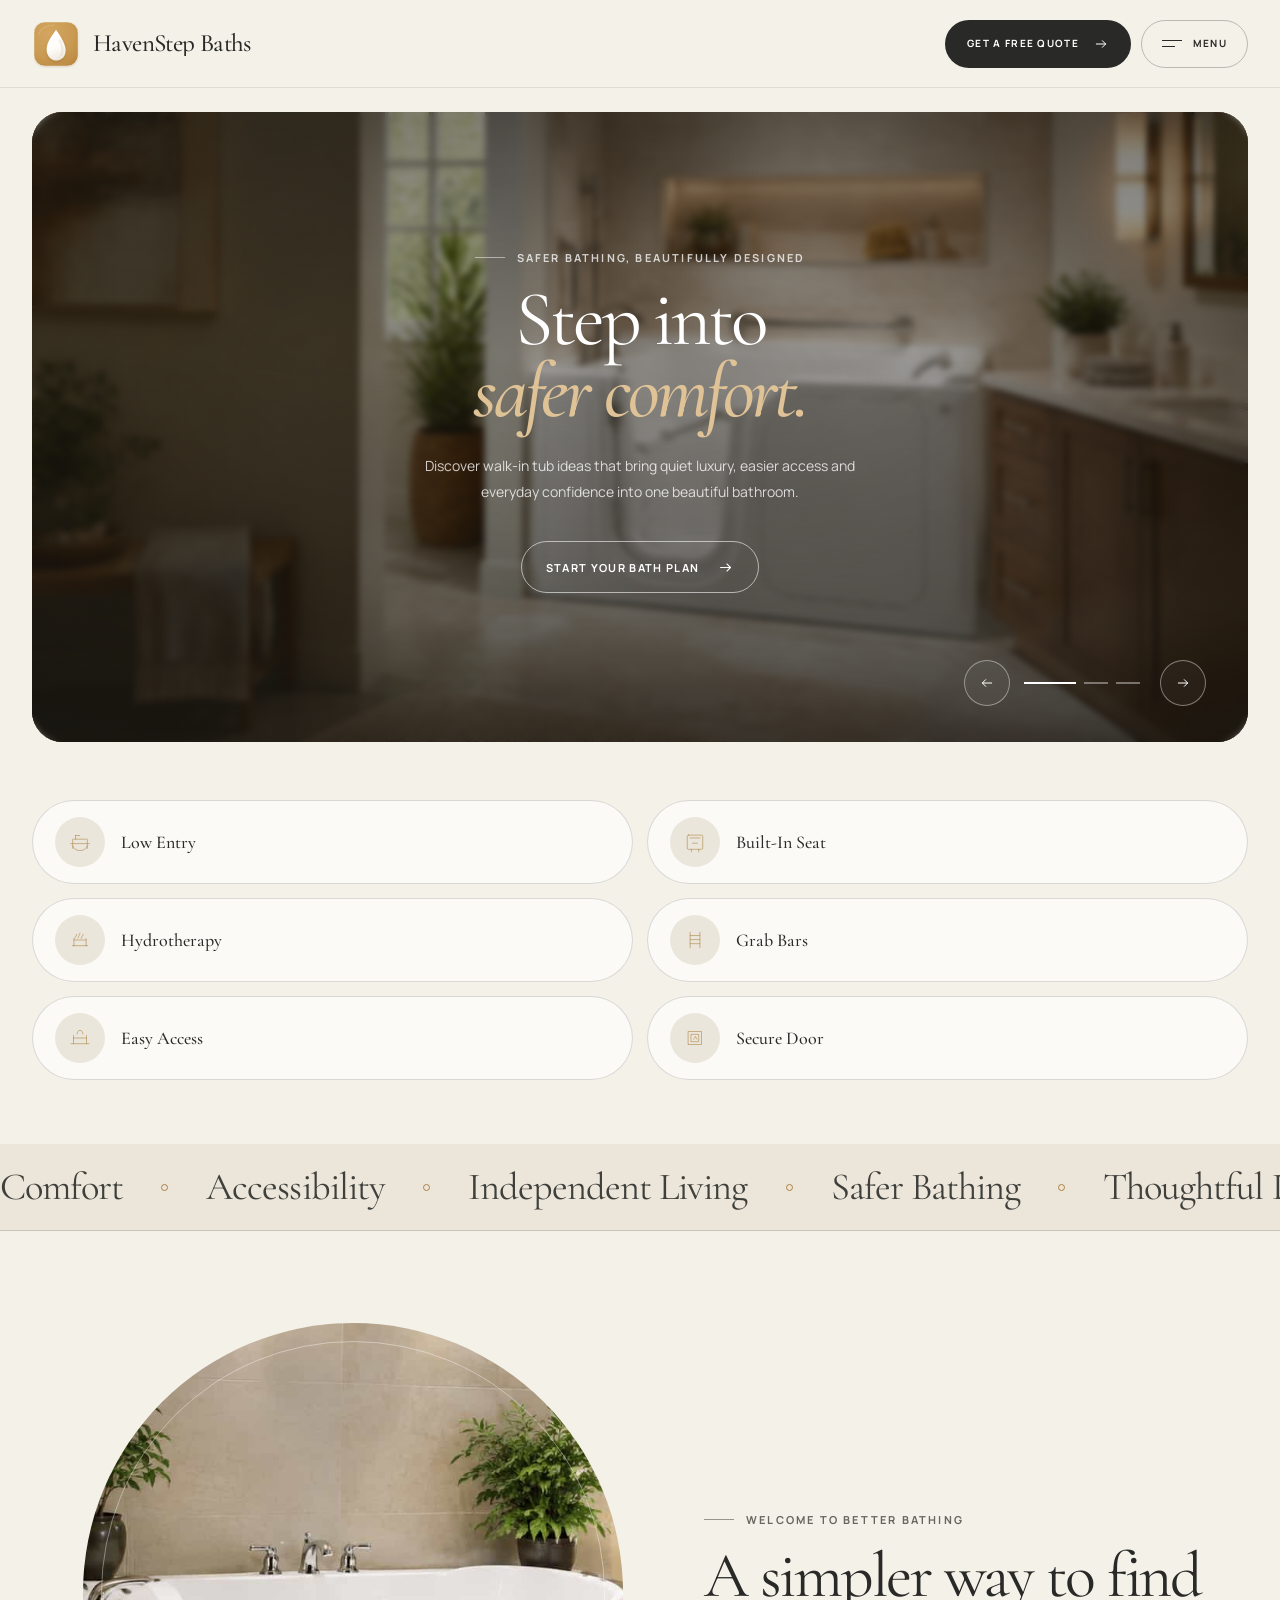
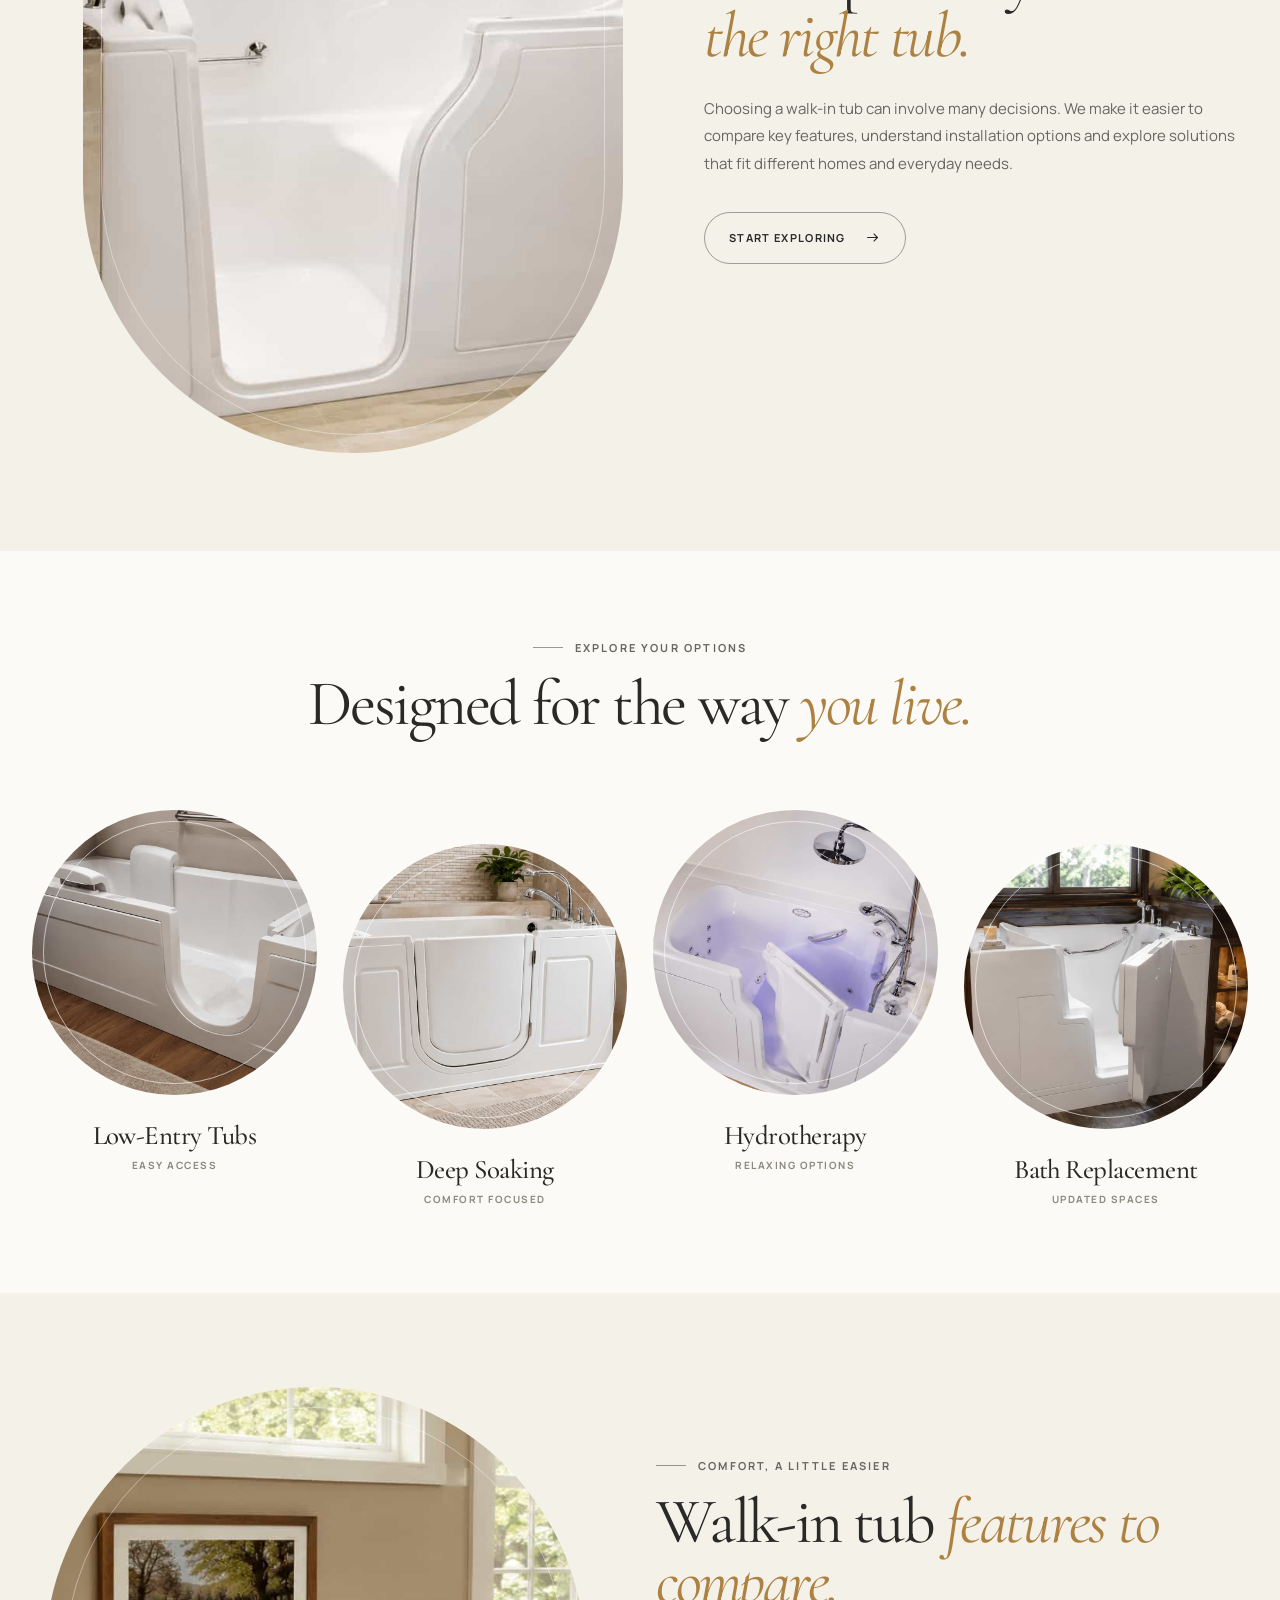
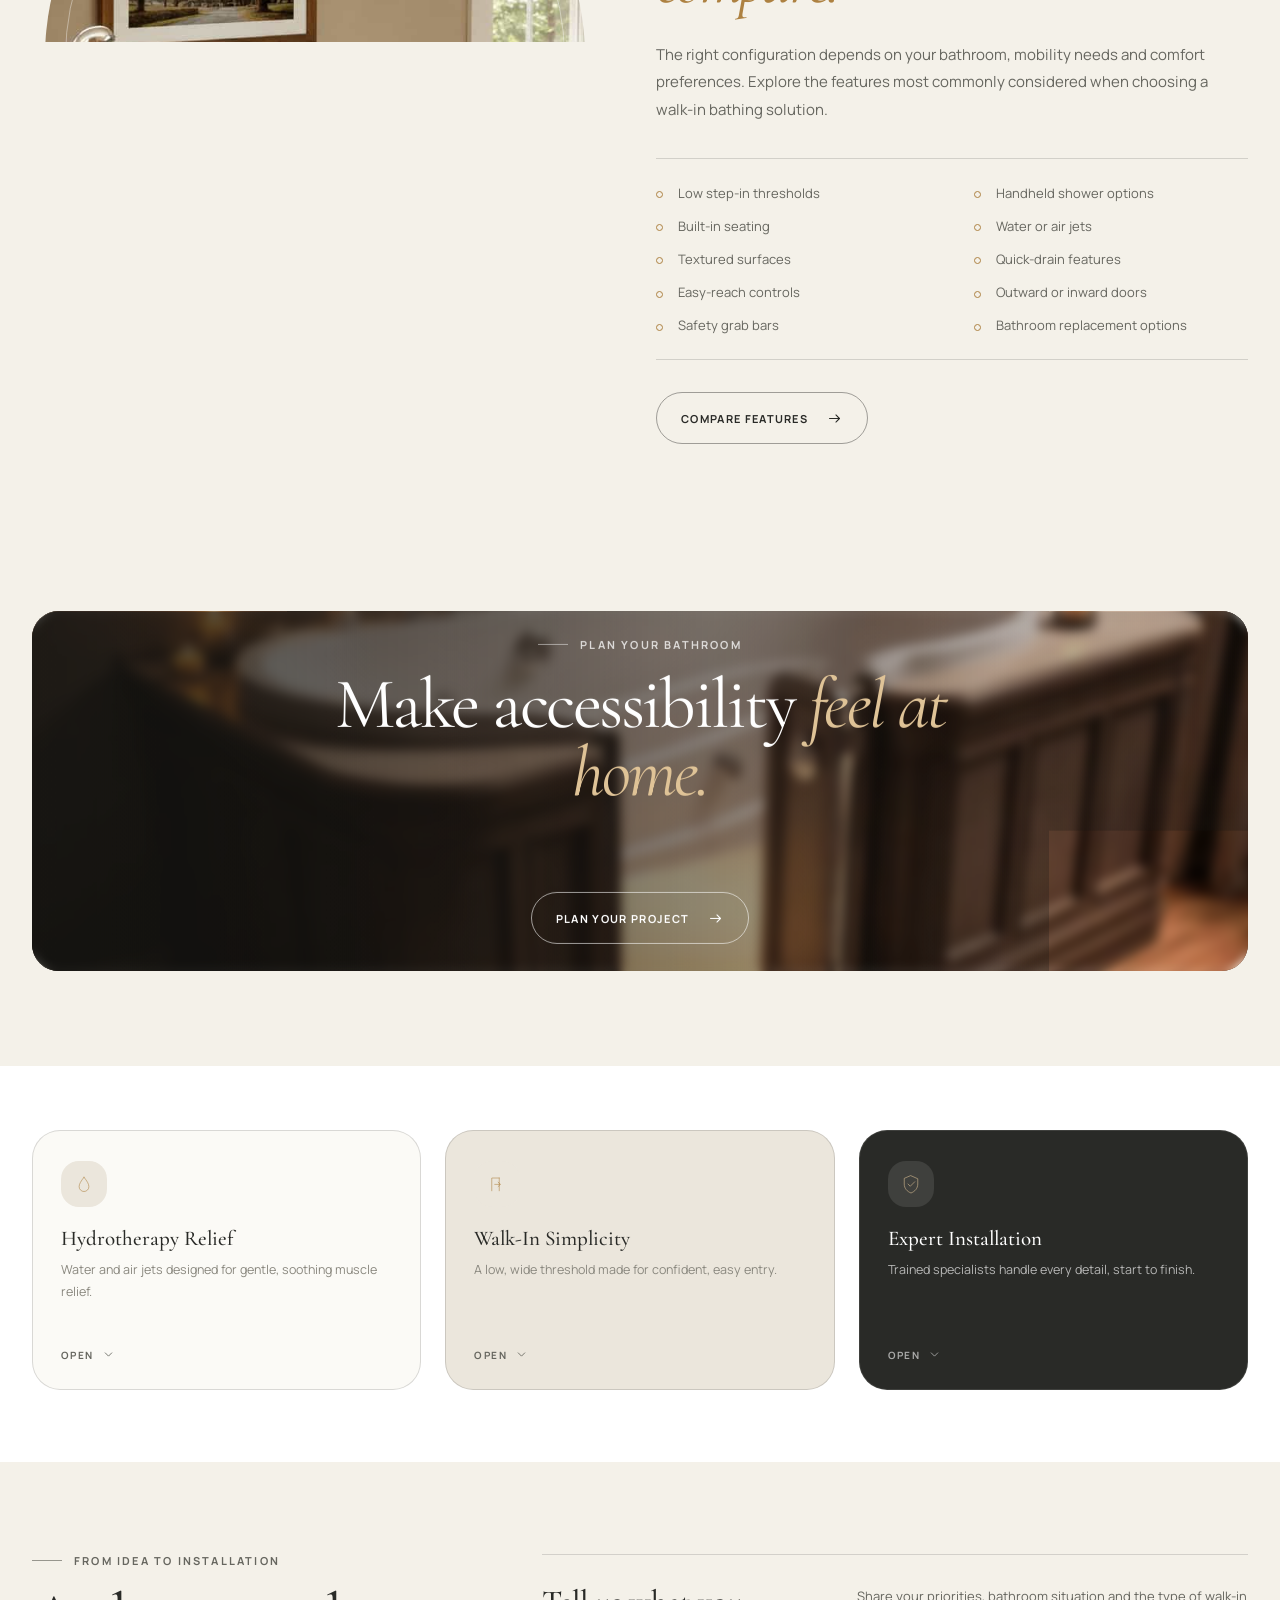
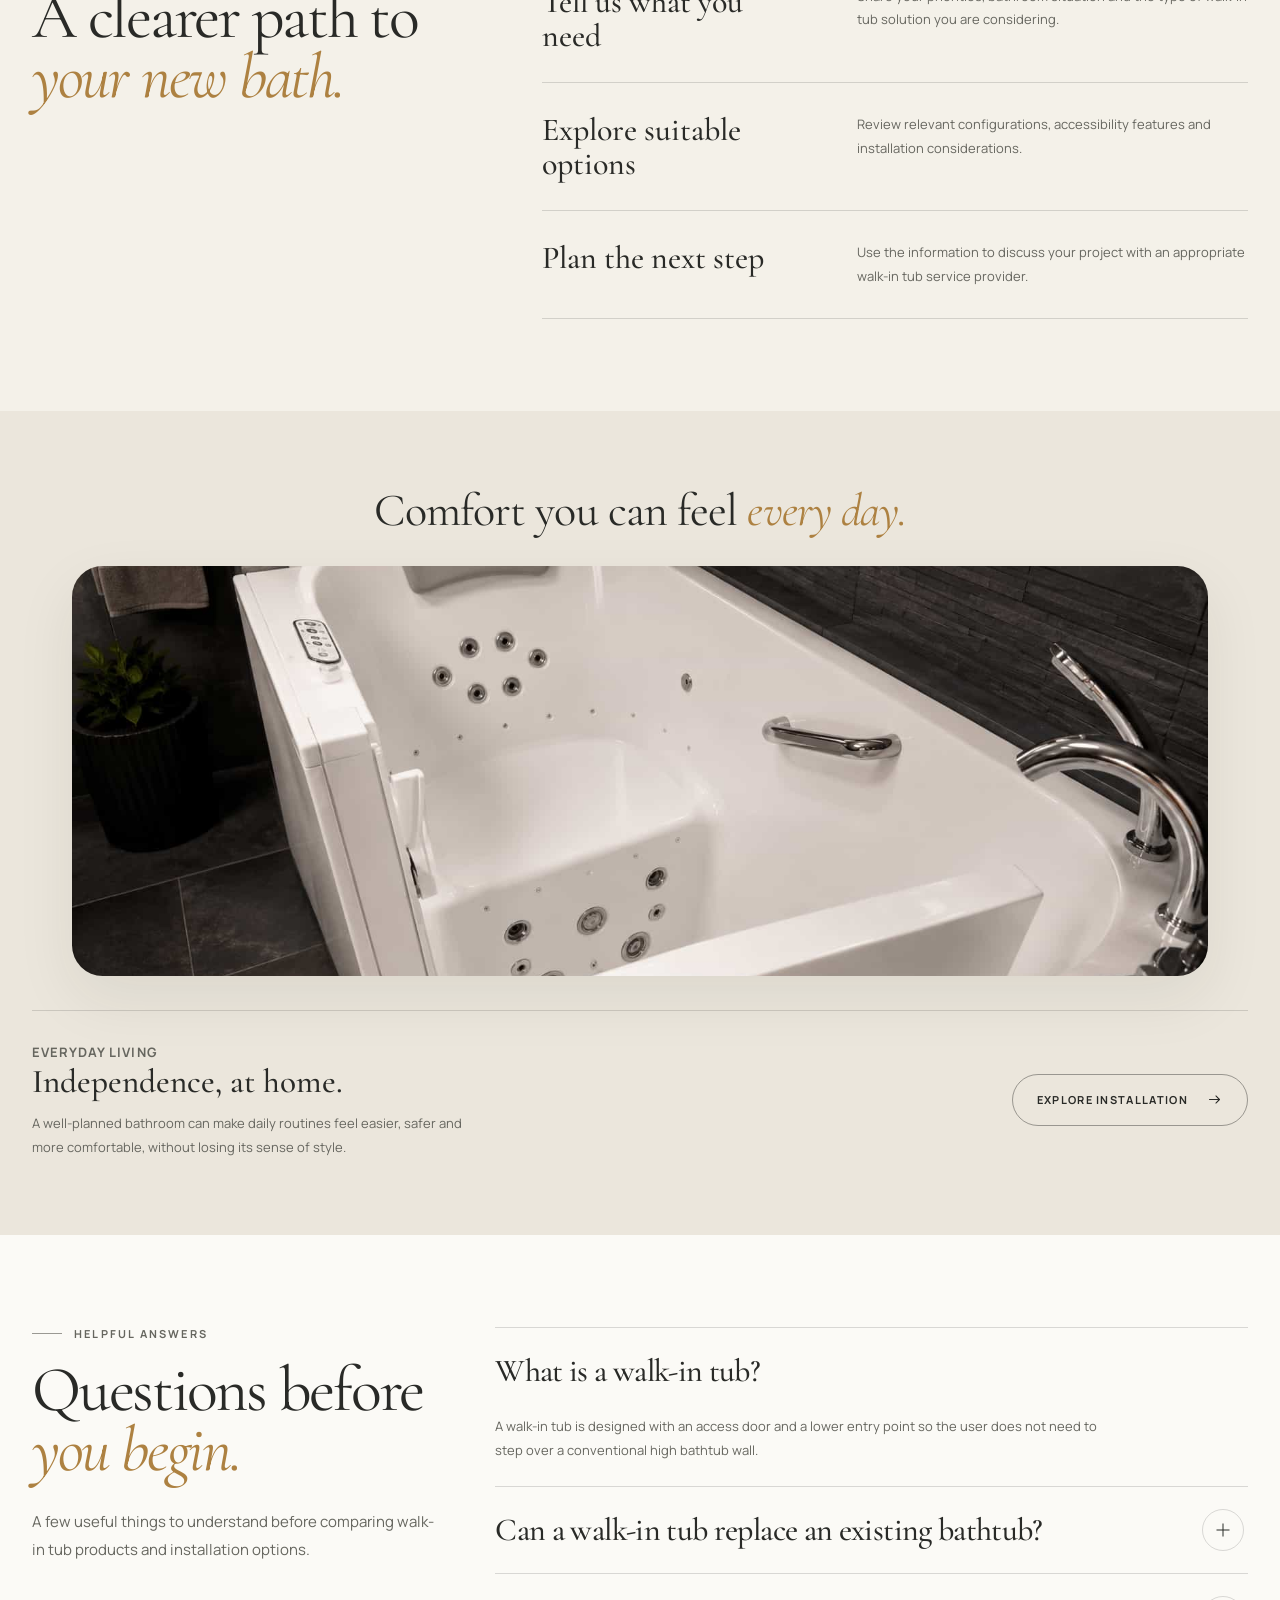
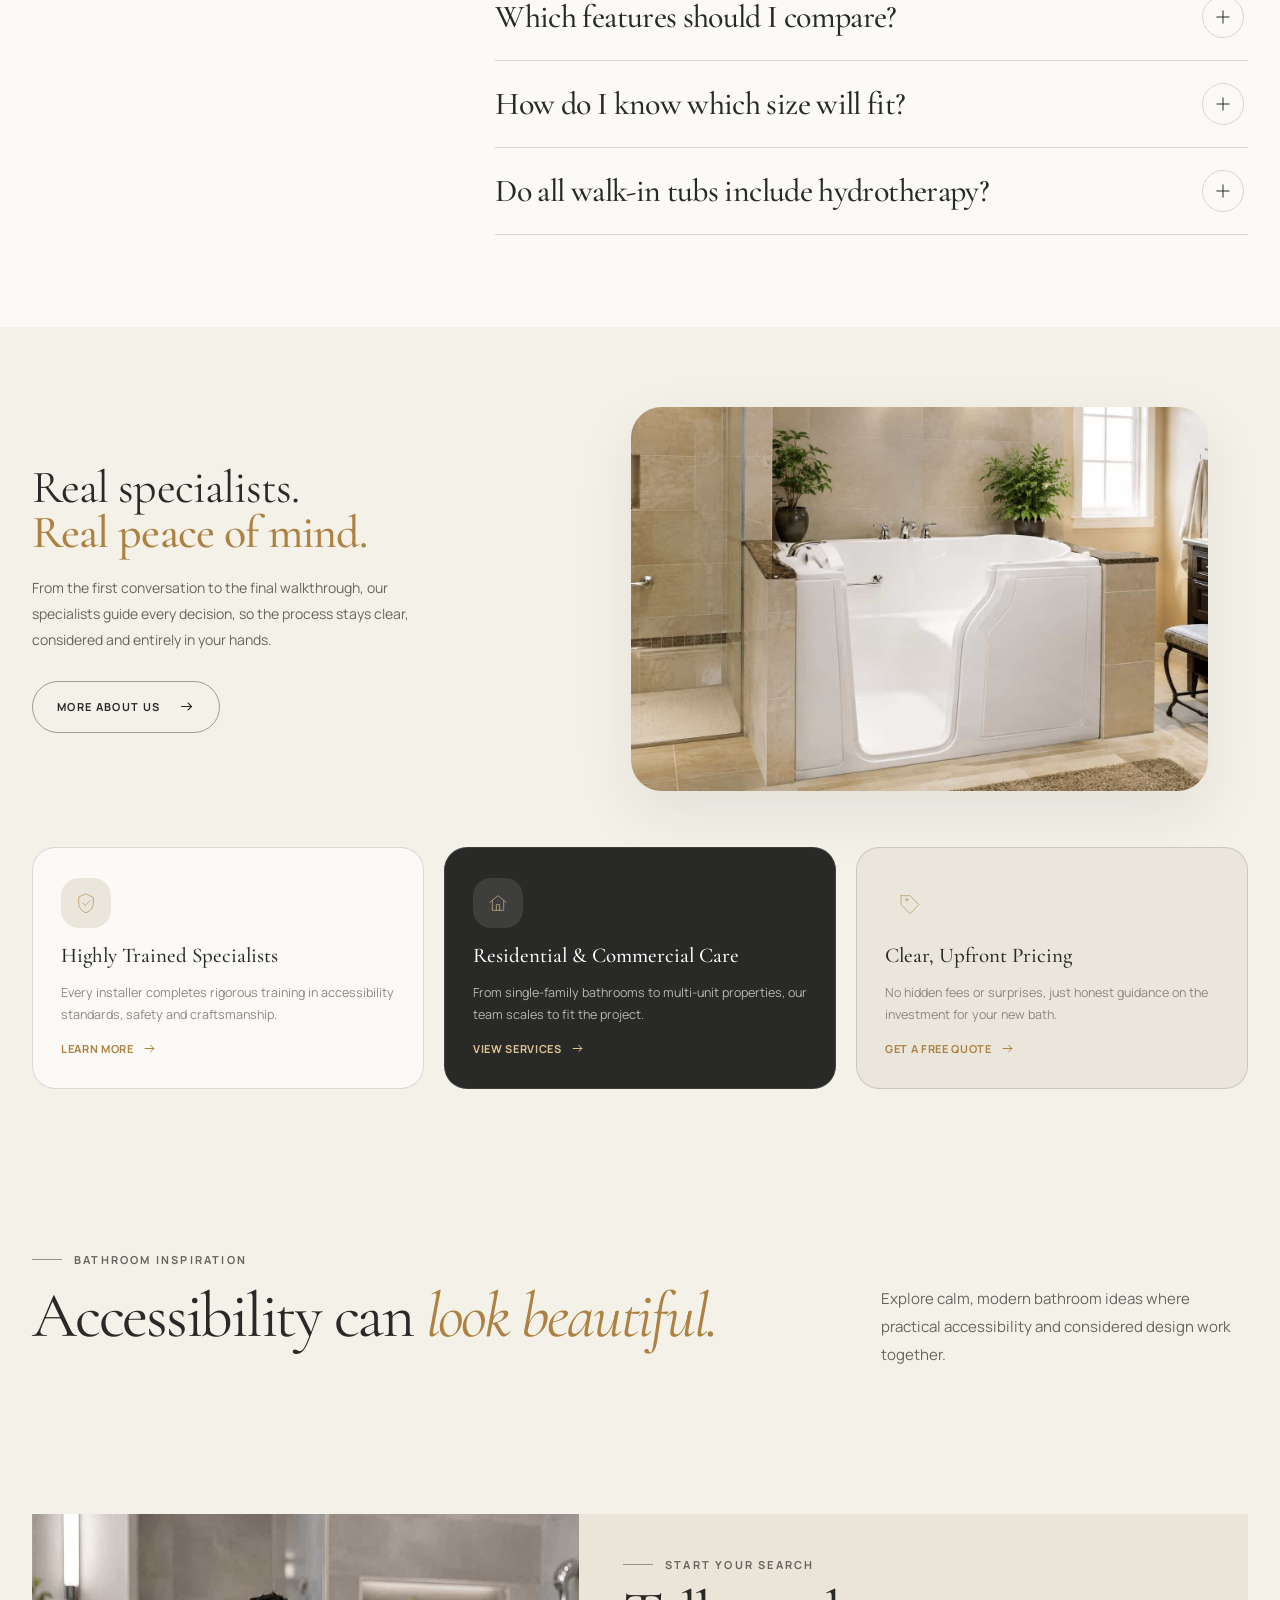
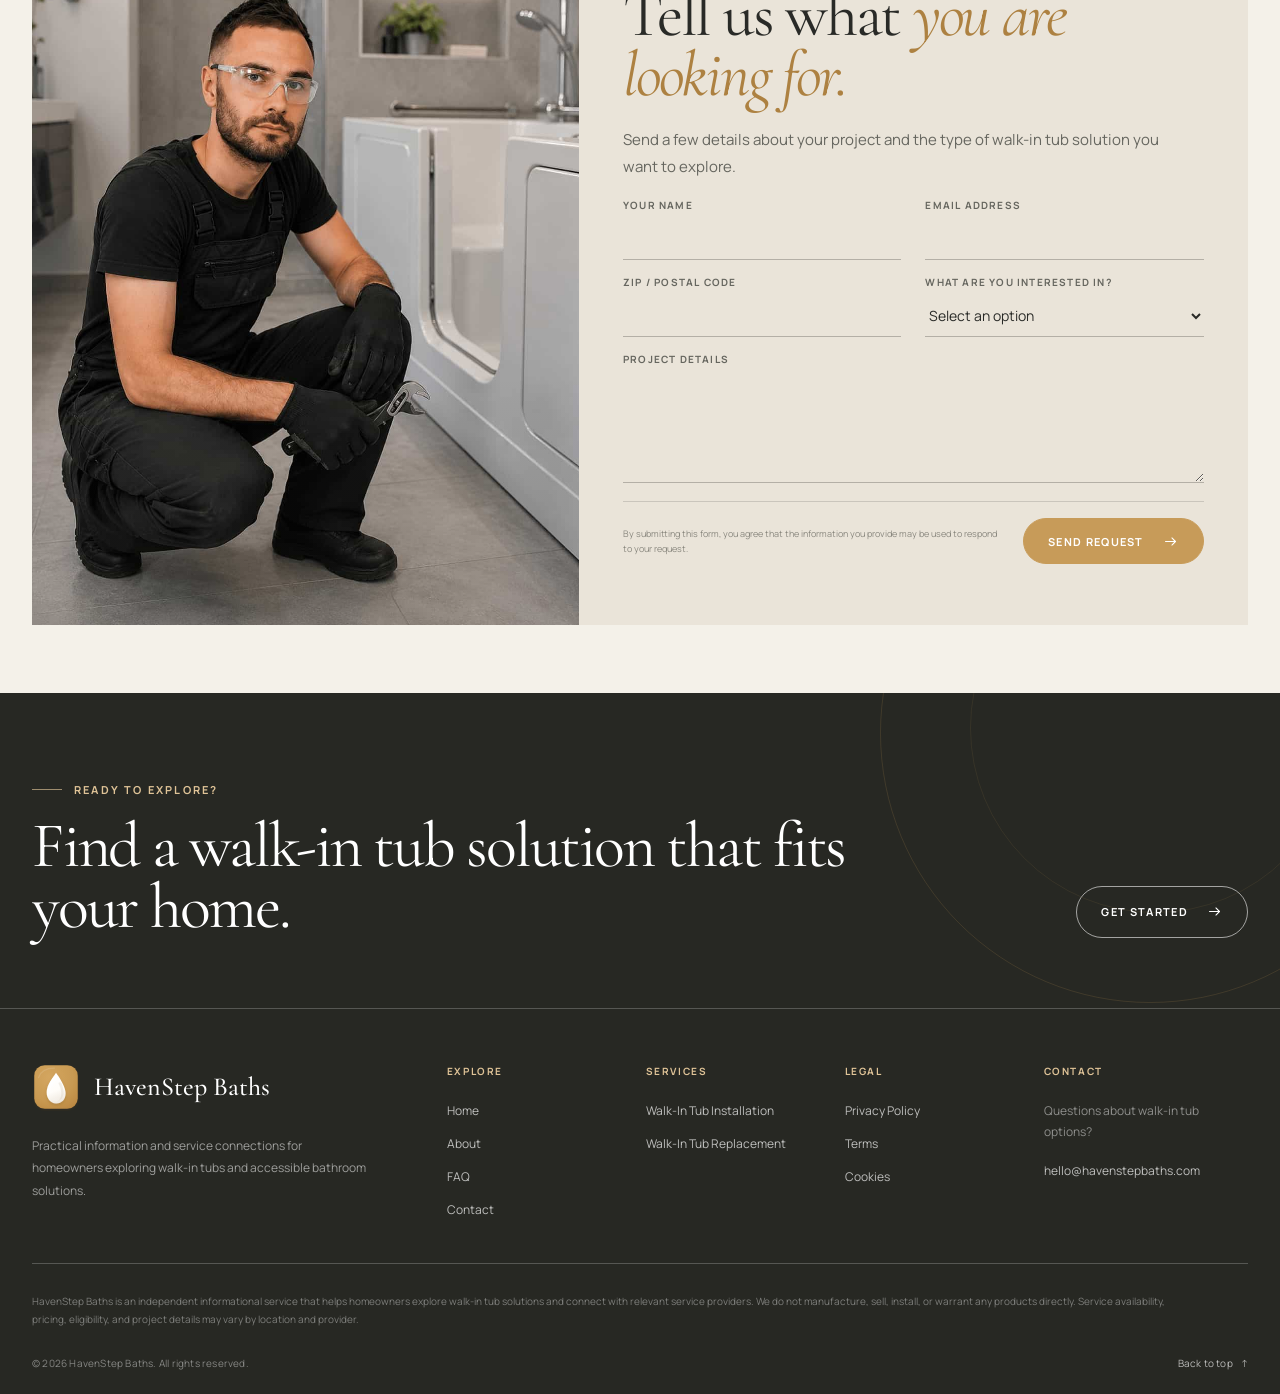
==== commit 44f3d759: "+" ====
--- a/index.html
+++ b/index.html
@@ -1001,71 +1001,56 @@
 
 
         <!-- =====================================================
-             SWIPER — TUB TYPES
+             FLIP CARDS
         ====================================================== -->
 
         <section
-            class="tub-types"
-            aria-labelledby="tub-types-title"
+            class="flip-cards"
+            aria-label="Walk-in tub highlights"
         >
 
             <div class="site-container">
 
-                <header
-                    class="section-heading section-heading--center"
-                    data-aos="fade-up"
-                >
-                    <p class="section-eyebrow">
-                        Find Your Fit
-                    </p>
-
-                    <h2
-                        class="section-title"
-                        id="tub-types-title"
-                    >
-                        Walk-in tubs for
-                        <em>different priorities.</em>
-                    </h2>
-                </header>
-
-
-                <div
-                    class="swiper tub-types-slider"
-                    data-tub-slider
-                >
-
-                    <div class="swiper-wrapper">
-
-                        <article class="swiper-slide tub-card">
-
-                            <div class="tub-card__image">
-                                <img
-                                    src="assets/images/card-2.jpg"
-                                    alt="Deep soaking walk-in bathtub"
-                                    loading="lazy"
-                                >
+                <div class="flip-cards__grid">
+
+                    <button
+                        class="flip-card"
+                        type="button"
+                        data-aos="fade-up"
+                    >
+                        <div class="flip-card__inner">
+
+                            <div class="flip-card__face flip-card__face--front">
+
+                                <span class="flip-card__icon" aria-hidden="true">
+                                    <svg viewBox="0 0 64 64">
+                                        <path d="M32 14c8 10 13 18 13 25a13 13 0 0 1-26 0c0-7 5-15 13-25z"></path>
+                                    </svg>
+                                </span>
+
+                                <div class="flip-card__text">
+                                    <h3>Hydrotherapy Relief</h3>
+
+                                    <p>
+                                        Water and air jets designed for gentle,
+                                        soothing muscle relief.
+                                    </p>
+                                </div>
+
+                                <span class="flip-card__cta">
+                                    Open
+
+                                    <svg
+                                        aria-hidden="true"
+                                        viewBox="0 0 24 24"
+                                    >
+                                        <path d="m6 9 6 6 6-6"></path>
+                                    </svg>
+                                </span>
+
                             </div>
 
-                            <div class="tub-card__content">
-                                <h3>Soaker Walk-In Tubs</h3>
-
-                                <p>
-                                    A straightforward option focused on comfortable
-                                    seated bathing and easier entry.
-                                </p>
-
-                                <a href="walk-in-tub-installation.html">
-                                    Learn more
-                                    <span aria-hidden="true">→</span>
-                                </a>
-                            </div>
-
-                        </article>
-
-
-                        <article class="swiper-slide tub-card">
-
-                            <div class="tub-card__image">
+                            <div class="flip-card__face flip-card__face--back">
                                 <img
                                     src="assets/images/card-7.jpg"
                                     alt="Walk-in bathtub with hydrotherapy jets"
@@ -1073,117 +1058,112 @@
                                 >
                             </div>
 
-                            <div class="tub-card__content">
-                                <h3>Hydrotherapy Tubs</h3>
-
-                                <p>
-                                    Options with water or air jets for homeowners
-                                    interested in additional relaxation features.
-                                </p>
-
-                                <a href="walk-in-tub-installation.html">
-                                    Learn more
-                                    <span aria-hidden="true">→</span>
-                                </a>
+                        </div>
+                    </button>
+
+
+                    <button
+                        class="flip-card flip-card--tint"
+                        type="button"
+                        data-aos="fade-up"
+                        data-aos-delay="80"
+                    >
+                        <div class="flip-card__inner">
+
+                            <div class="flip-card__face flip-card__face--front">
+
+                                <span class="flip-card__icon" aria-hidden="true">
+                                    <svg viewBox="0 0 64 64">
+                                        <path d="M18 50V16h20"></path>
+                                        <path d="M38 16v34"></path>
+                                        <path d="M26 33h14"></path>
+                                        <path d="m35 27 6 6-6 6"></path>
+                                    </svg>
+                                </span>
+
+                                <div class="flip-card__text">
+                                    <h3>Walk-In Simplicity</h3>
+
+                                    <p>
+                                        A low, wide threshold made for
+                                        confident, easy entry.
+                                    </p>
+                                </div>
+
+                                <span class="flip-card__cta">
+                                    Open
+
+                                    <svg
+                                        aria-hidden="true"
+                                        viewBox="0 0 24 24"
+                                    >
+                                        <path d="m6 9 6 6 6-6"></path>
+                                    </svg>
+                                </span>
+
                             </div>
 
-                        </article>
-
-
-                        <article class="swiper-slide tub-card">
-
-                            <div class="tub-card__image">
+                            <div class="flip-card__face flip-card__face--back">
                                 <img
                                     src="assets/images/card-17.jpg"
-                                    alt="Compact walk-in bathtub for a smaller bathroom"
+                                    alt="Compact walk-in bathtub with a wide entry door"
                                     loading="lazy"
                                 >
                             </div>
 
-                            <div class="tub-card__content">
-                                <h3>Compact Walk-In Tubs</h3>
-
-                                <p>
-                                    Space-conscious configurations for bathrooms
-                                    where available floor area is more limited.
-                                </p>
-
-                                <a href="walk-in-tub-installation.html">
-                                    Learn more
-                                    <span aria-hidden="true">→</span>
-                                </a>
+                        </div>
+                    </button>
+
+
+                    <button
+                        class="flip-card flip-card--dark"
+                        type="button"
+                        data-aos="fade-up"
+                        data-aos-delay="160"
+                    >
+                        <div class="flip-card__inner">
+
+                            <div class="flip-card__face flip-card__face--front">
+
+                                <span class="flip-card__icon" aria-hidden="true">
+                                    <svg viewBox="0 0 64 64">
+                                        <path d="M32 10l18 8v14c0 12-8 20-18 24-10-4-18-12-18-24V18z"></path>
+                                        <path d="M24 32l6 6 12-12"></path>
+                                    </svg>
+                                </span>
+
+                                <div class="flip-card__text">
+                                    <h3>Expert Installation</h3>
+
+                                    <p>
+                                        Trained specialists handle every
+                                        detail, start to finish.
+                                    </p>
+                                </div>
+
+                                <span class="flip-card__cta">
+                                    Open
+
+                                    <svg
+                                        aria-hidden="true"
+                                        viewBox="0 0 24 24"
+                                    >
+                                        <path d="m6 9 6 6 6-6"></path>
+                                    </svg>
+                                </span>
+
                             </div>
 
-                        </article>
-
-
-                        <article class="swiper-slide tub-card">
-
-                            <div class="tub-card__image">
+                            <div class="flip-card__face flip-card__face--back">
                                 <img
                                     src="assets/images/card-16.jpg"
-                                    alt="Modern bathroom after bathtub replacement"
+                                    alt="Installation specialists positioning a new walk-in tub"
                                     loading="lazy"
                                 >
                             </div>
 
-                            <div class="tub-card__content">
-                                <h3>Replacement Solutions</h3>
-
-                                <p>
-                                    Explore replacing an existing bathtub with a
-                                    more accessible walk-in configuration.
-                                </p>
-
-                                <a href="walk-in-tub-replacement.html">
-                                    Learn more
-                                    <span aria-hidden="true">→</span>
-                                </a>
-                            </div>
-
-                        </article>
-
-                    </div>
-
-
-                    <div class="slider-controls">
-
-                        <button
-                            class="slider-control slider-control--prev"
-                            type="button"
-                            aria-label="Previous walk-in tub option"
-                            data-tub-prev
-                        >
-                            <svg
-                                aria-hidden="true"
-                                viewBox="0 0 24 24"
-                            >
-                                <path d="M19 12H5"></path>
-                                <path d="m10 7-5 5 5 5"></path>
-                            </svg>
-                        </button>
-
-                        <div
-                            class="slider-progress"
-                            data-tub-pagination
-                        ></div>
-
-                        <button
-                            class="slider-control slider-control--next"
-                            type="button"
-                            aria-label="Next walk-in tub option"
-                            data-tub-next
-                        >
-                            <svg
-                                aria-hidden="true"
-                                viewBox="0 0 24 24"
-                            >
-                                <path d="M5 12h14"></path>
-                                <path d="m14 7 5 5-5 5"></path>
-                            </svg>
-                        </button>
-
-                    </div>
+                        </div>
+                    </button>
 
                 </div>
 
--- a/assets/css/global.css
+++ b/assets/css/global.css
@@ -2574,3 +2574,265 @@
         text-align: center;
     }
 }
+
+
+/* =========================================================
+   FLIP CARDS
+========================================================= */
+
+.flip-cards {
+    padding: 64px 0 72px;
+
+    background: var(--color-white);
+}
+
+.flip-cards__grid {
+    display: grid;
+    grid-template-columns: repeat(3, minmax(0, 1fr));
+    gap: 24px;
+}
+
+.flip-card {
+    display: block;
+
+    width: 100%;
+    min-width: 0;
+    padding: 0;
+
+    border: 0;
+
+    background: none;
+
+    color: inherit;
+    font: inherit;
+    text-align: left;
+
+    cursor: pointer;
+
+    perspective: 1600px;
+}
+
+.flip-card__inner {
+    position: relative;
+
+    transform-style: preserve-3d;
+
+    transition: transform 700ms cubic-bezier(0.22, 1, 0.36, 1);
+}
+
+.flip-card:hover .flip-card__inner,
+.flip-card:focus-visible .flip-card__inner,
+.flip-card.is-flipped .flip-card__inner {
+    transform: rotateY(180deg);
+}
+
+.flip-card__face {
+    -webkit-backface-visibility: hidden;
+    backface-visibility: hidden;
+
+    border-radius: clamp(20px, 2.2vw, 30px);
+}
+
+.flip-card__face--front {
+    position: relative;
+
+    display: flex;
+    flex-direction: column;
+    gap: 20px;
+
+    min-height: 260px;
+    padding: 30px 28px 26px;
+
+    overflow: hidden;
+
+    border: 1px solid var(--color-line);
+
+    background: var(--color-surface);
+}
+
+.flip-card__face--back {
+    position: absolute;
+    inset: 0;
+
+    overflow: hidden;
+
+    transform: rotateY(180deg);
+}
+
+.flip-card__face--back img {
+    display: block;
+
+    width: 100%;
+    height: 100%;
+
+    object-fit: cover;
+    object-position: center;
+}
+
+
+/* Surface variants */
+
+.flip-card--tint .flip-card__face--front {
+    background: var(--color-bg-soft);
+}
+
+.flip-card--dark .flip-card__face--front {
+    border-color: rgba(255, 255, 255, 0.1);
+
+    background: var(--color-text);
+}
+
+
+/* Icon */
+
+.flip-card__icon {
+    display: grid;
+    place-items: center;
+
+    width: 46px;
+    height: 46px;
+
+    border-radius: var(--radius-medium);
+
+    background: var(--color-bg-soft);
+
+    color: var(--color-gold-dark);
+}
+
+.flip-card__icon svg {
+    width: 24px;
+    height: 24px;
+
+    fill: none;
+    stroke: currentColor;
+    stroke-width: 1.5;
+    stroke-linecap: round;
+    stroke-linejoin: round;
+}
+
+.flip-card--dark .flip-card__icon {
+    background: rgba(255, 255, 255, 0.1);
+
+    color: var(--color-gold-soft);
+}
+
+
+/* Text */
+
+.flip-card__text h3 {
+    margin: 0 0 8px;
+
+    color: var(--color-text);
+
+    font-family: var(--font-display);
+    font-size: 21px;
+    font-weight: 500;
+    line-height: 1.15;
+}
+
+.flip-card--dark .flip-card__text h3 {
+    color: var(--color-white);
+}
+
+.flip-card__text p {
+    margin: 0;
+
+    color: var(--color-text-muted);
+
+    font-size: 12.5px;
+    line-height: 1.75;
+}
+
+.flip-card--dark .flip-card__text p {
+    color: rgba(255, 255, 255, 0.66);
+}
+
+
+/* CTA */
+
+.flip-card__cta {
+    display: inline-flex;
+    align-items: center;
+    gap: 8px;
+
+    margin-top: auto;
+
+    color: var(--color-text-soft);
+
+    font-size: 10px;
+    font-weight: 700;
+    letter-spacing: 0.14em;
+    text-transform: uppercase;
+}
+
+.flip-card__cta svg {
+    width: 13px;
+    height: 13px;
+
+    fill: none;
+    stroke: currentColor;
+    stroke-width: 1.6;
+    stroke-linecap: round;
+    stroke-linejoin: round;
+}
+
+.flip-card--dark .flip-card__cta {
+    color: rgba(255, 255, 255, 0.6);
+}
+
+
+@media (max-width: 1200px) {
+    .flip-cards {
+        padding: 56px 0 64px;
+    }
+
+    .flip-cards__grid {
+        gap: 18px;
+    }
+
+    .flip-card__face--front {
+        padding: 26px 24px 22px;
+    }
+}
+
+
+@media (max-width: 900px) {
+    .flip-cards {
+        padding: 48px 0 56px;
+    }
+
+    .flip-cards__grid {
+        grid-template-columns: repeat(2, minmax(0, 1fr));
+    }
+
+    .flip-card:last-child {
+        grid-column: 1 / -1;
+    }
+
+    .flip-card:last-child .flip-card__face--front {
+        max-width: 100%;
+    }
+}
+
+
+@media (max-width: 640px) {
+    .flip-cards {
+        padding: 40px 0 48px;
+    }
+
+    .flip-cards__grid {
+        grid-template-columns: minmax(0, 1fr);
+
+        gap: 16px;
+    }
+
+    .flip-card:last-child {
+        grid-column: auto;
+    }
+
+    .flip-card__face--front {
+        align-items: center;
+
+        text-align: center;
+    }
+}
--- a/assets/css/index.css
+++ b/assets/css/index.css
@@ -490,7 +490,6 @@
 .solutions__grid > *,
 .options__inner > *,
 .options__list > *,
-.tub-card > *,
 .process__inner > *,
 .process-step > *,
 .faq__inner > *,
@@ -893,140 +892,6 @@
 
 
 /* =========================================================
-   TUB TYPES
-========================================================= */
-
-.tub-types {
-    padding: 92px 0 96px;
-
-    background: #ebe6dc;
-}
-
-.tub-types-slider {
-    width: 100%;
-    max-width: 100%;
-    min-width: 0;
-
-    overflow: clip;
-}
-
-.tub-types-slider .swiper-wrapper {
-    align-items: stretch;
-
-    min-width: 0;
-}
-
-.tub-card {
-    display: grid;
-    grid-template-columns: minmax(0, 1.08fr) minmax(0, 0.92fr);
-
-    width: 100%;
-    min-width: 0;
-    min-height: 410px;
-
-    overflow: clip;
-
-    background: var(--color-surface);
-}
-
-.tub-card__image {
-    overflow: hidden;
-
-    min-width: 0;
-}
-
-.tub-card__image img {
-    width: 100%;
-    height: 100%;
-
-    object-fit: cover;
-
-    transition: transform 900ms cubic-bezier(0.22, 1, 0.36, 1);
-}
-
-.tub-card:hover .tub-card__image img {
-    transform: scale(1.04);
-}
-
-.tub-card__content {
-    display: flex;
-    flex-direction: column;
-    justify-content: center;
-
-    min-width: 0;
-    padding: clamp(34px, 4vw, 56px);
-}
-
-.tub-card__content h3 {
-    margin: 0 0 18px;
-
-    font-family: var(--font-display);
-    font-size: clamp(38px, 4vw, 58px);
-    font-weight: 400;
-    line-height: 0.96;
-    letter-spacing: -0.035em;
-}
-
-.tub-card__content p {
-    max-width: 420px;
-    margin: 0 0 26px;
-
-    color: var(--color-text-soft);
-
-    font-size: 13px;
-    line-height: 1.8;
-}
-
-.tub-card__content > a {
-    display: inline-flex;
-    align-items: center;
-    gap: 13px;
-
-    width: fit-content;
-
-    padding-bottom: 4px;
-
-    border-bottom: 1px solid var(--color-text);
-
-    font-size: 10px;
-    font-weight: 700;
-    letter-spacing: 0.12em;
-    text-transform: uppercase;
-
-    transition:
-        color var(--transition-base),
-        border-color var(--transition-base);
-}
-
-.tub-card__content > a span {
-    transition: transform var(--transition-base);
-}
-
-.tub-card__content > a:hover {
-    color: var(--color-gold-dark);
-    border-color: var(--color-gold-dark);
-}
-
-.tub-card__content > a:hover span {
-    transform: translateX(5px);
-}
-
-.tub-types .slider-controls {
-    justify-content: center;
-
-    margin-top: 44px;
-}
-
-.tub-types .slider-progress {
-    width: min(210px, 24vw);
-}
-
-.tub-types .slider-progress .swiper-pagination-progressbar-fill {
-    background: var(--color-text);
-}
-
-
-/* =========================================================
    PROCESS
 ========================================================= */
 
@@ -1500,7 +1365,6 @@
 
     .solution-card,
     .quick-feature,
-    .tub-card,
     .process-step {
         -webkit-tap-highlight-color: transparent;
     }
@@ -1539,10 +1403,6 @@
 
     .solutions__grid {
         gap: 26px;
-    }
-
-    .tub-card {
-        grid-template-columns: minmax(0, 1fr) minmax(0, 0.8fr);
     }
 
     .process__inner,
@@ -1641,23 +1501,6 @@
     }
 
 
-    /* Tub types */
-
-    .tub-types {
-        padding: 72px 0;
-    }
-
-    .tub-card {
-        grid-template-columns: minmax(0, 1fr) minmax(0, 0.9fr);
-
-        min-height: 420px;
-    }
-
-    .tub-card__content {
-        padding: 38px;
-    }
-
-
     /* Process */
 
     .process {
@@ -1813,21 +1656,6 @@
         left: 50%;
 
         width: calc(100% - 68px);
-    }
-
-
-    /* Tub cards */
-
-    .tub-card {
-        grid-template-columns: minmax(0, 1fr);
-    }
-
-    .tub-card__image {
-        aspect-ratio: 1.45;
-    }
-
-    .tub-card__content {
-        min-height: 300px;
     }
 
 
@@ -2127,36 +1955,6 @@
     }
 
 
-    /* Tub types */
-
-    .tub-types {
-        padding: 58px 0;
-    }
-
-    .tub-card__image {
-        aspect-ratio: 1.15;
-    }
-
-    .tub-card__content {
-        min-height: auto;
-        padding: 32px 22px 34px;
-    }
-
-    .tub-card__content h3 {
-        margin-bottom: 20px;
-
-        font-size: 39px;
-    }
-
-    .tub-card__content p {
-        font-size: 12px;
-    }
-
-    .tub-types .slider-controls {
-        margin-top: 30px;
-    }
-
-
     /* Process */
 
     .process {
@@ -2335,7 +2133,6 @@
     .about__arch img,
     .solution-card__image img,
     .options__arch img,
-    .tub-card__image img,
     .inspiration-slide img,
     .contact__media img {
         transform: none !important;
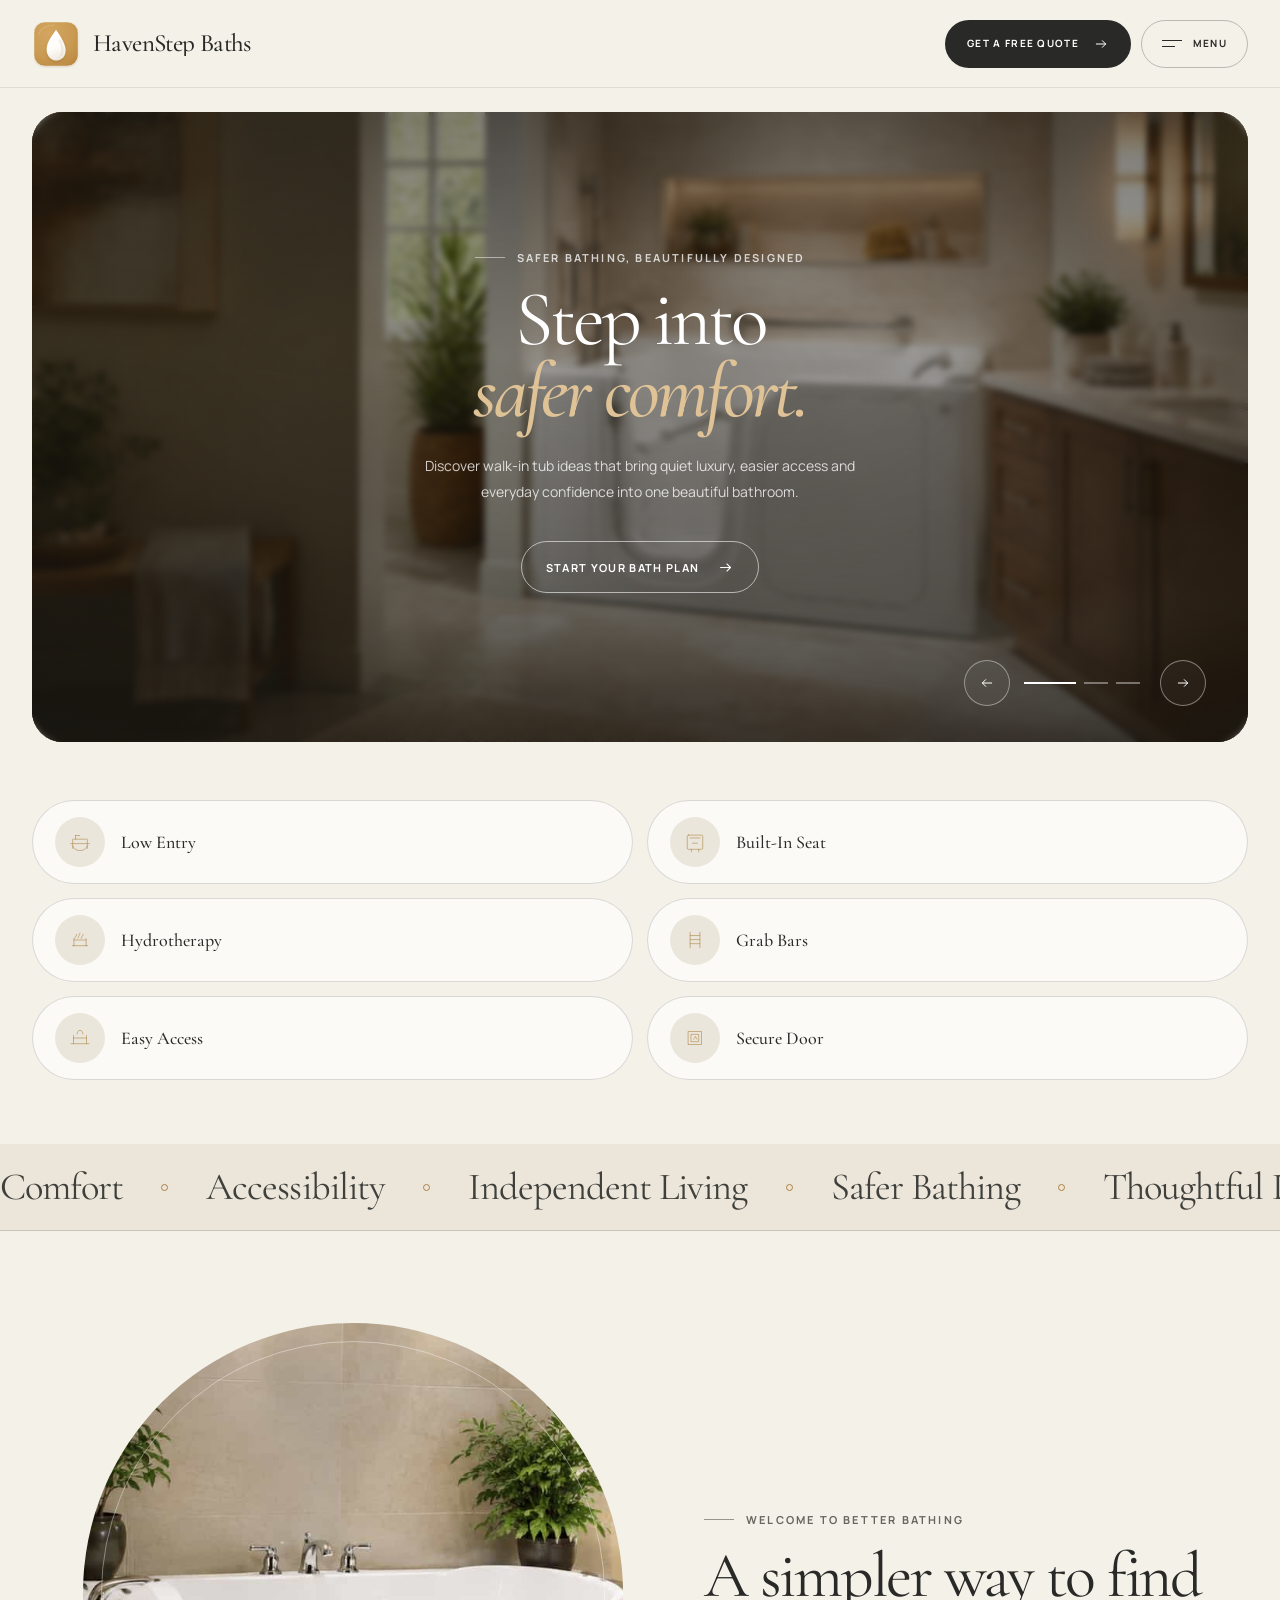
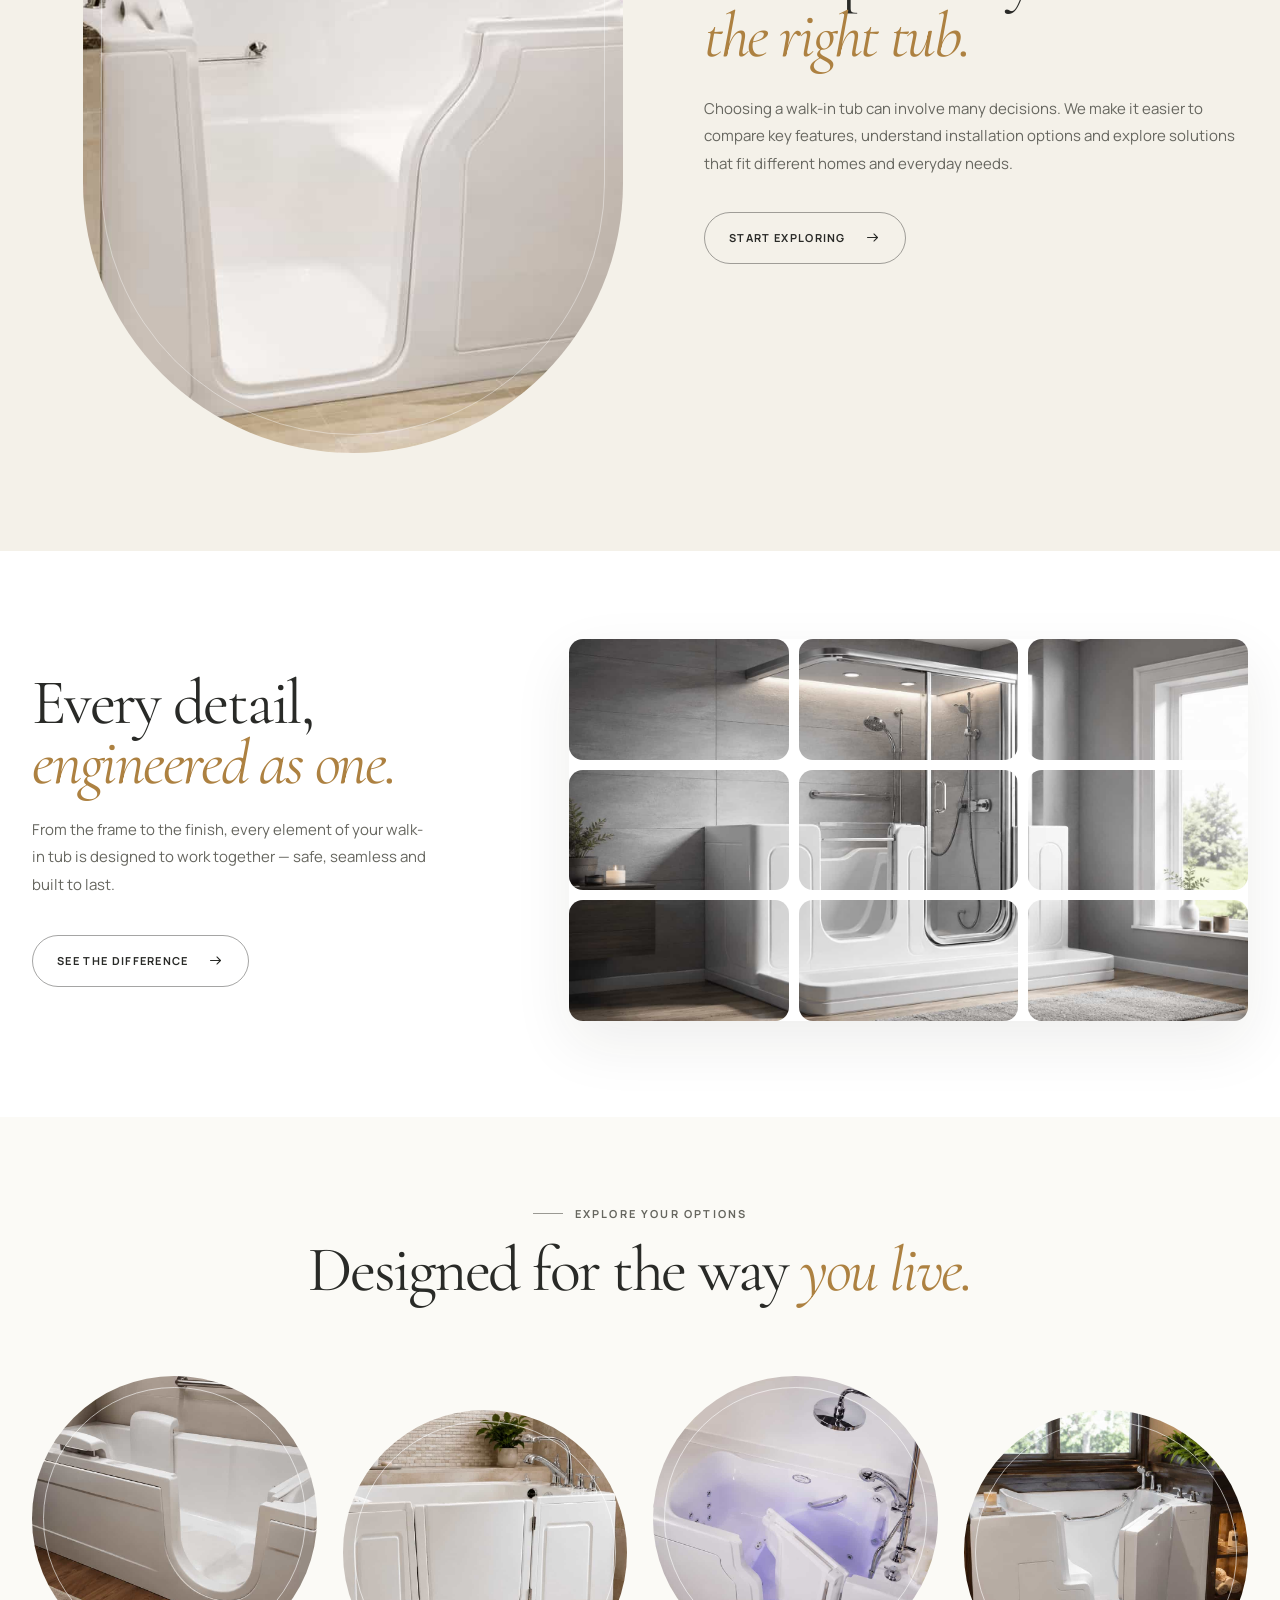
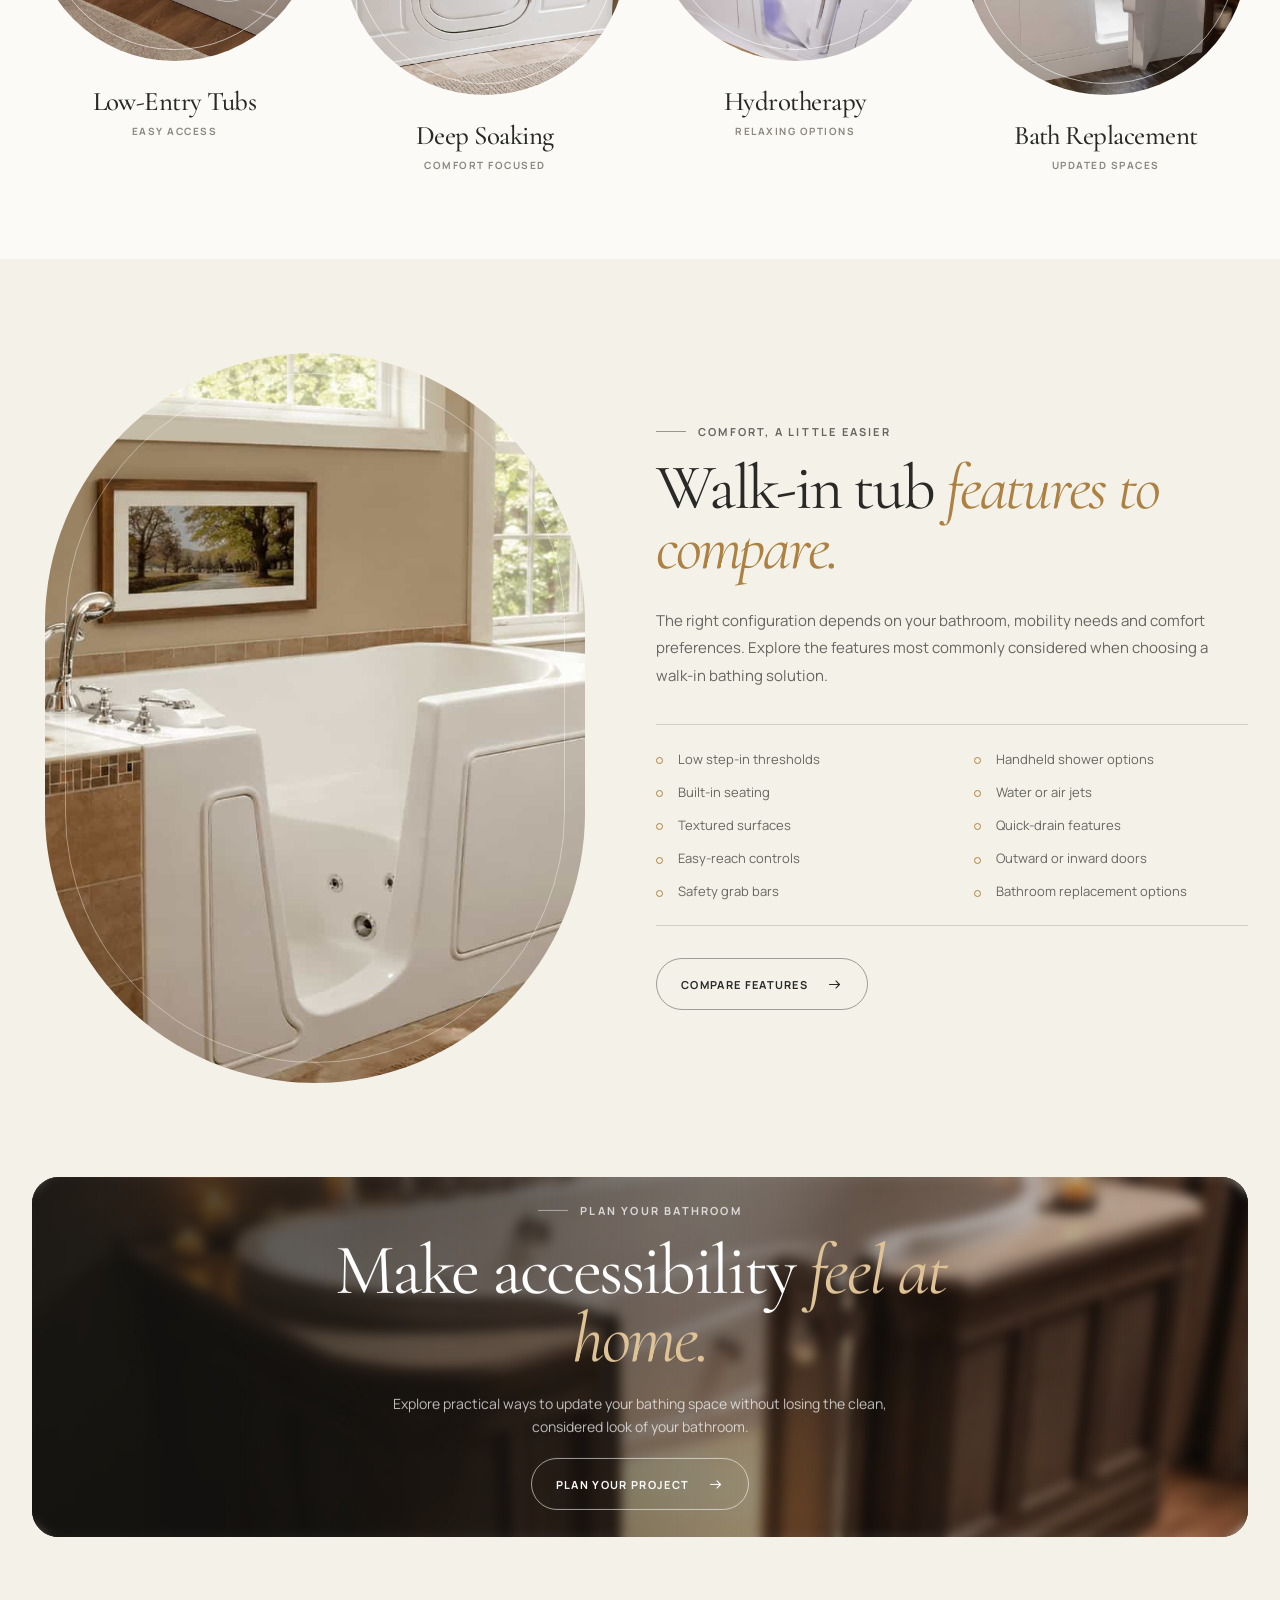
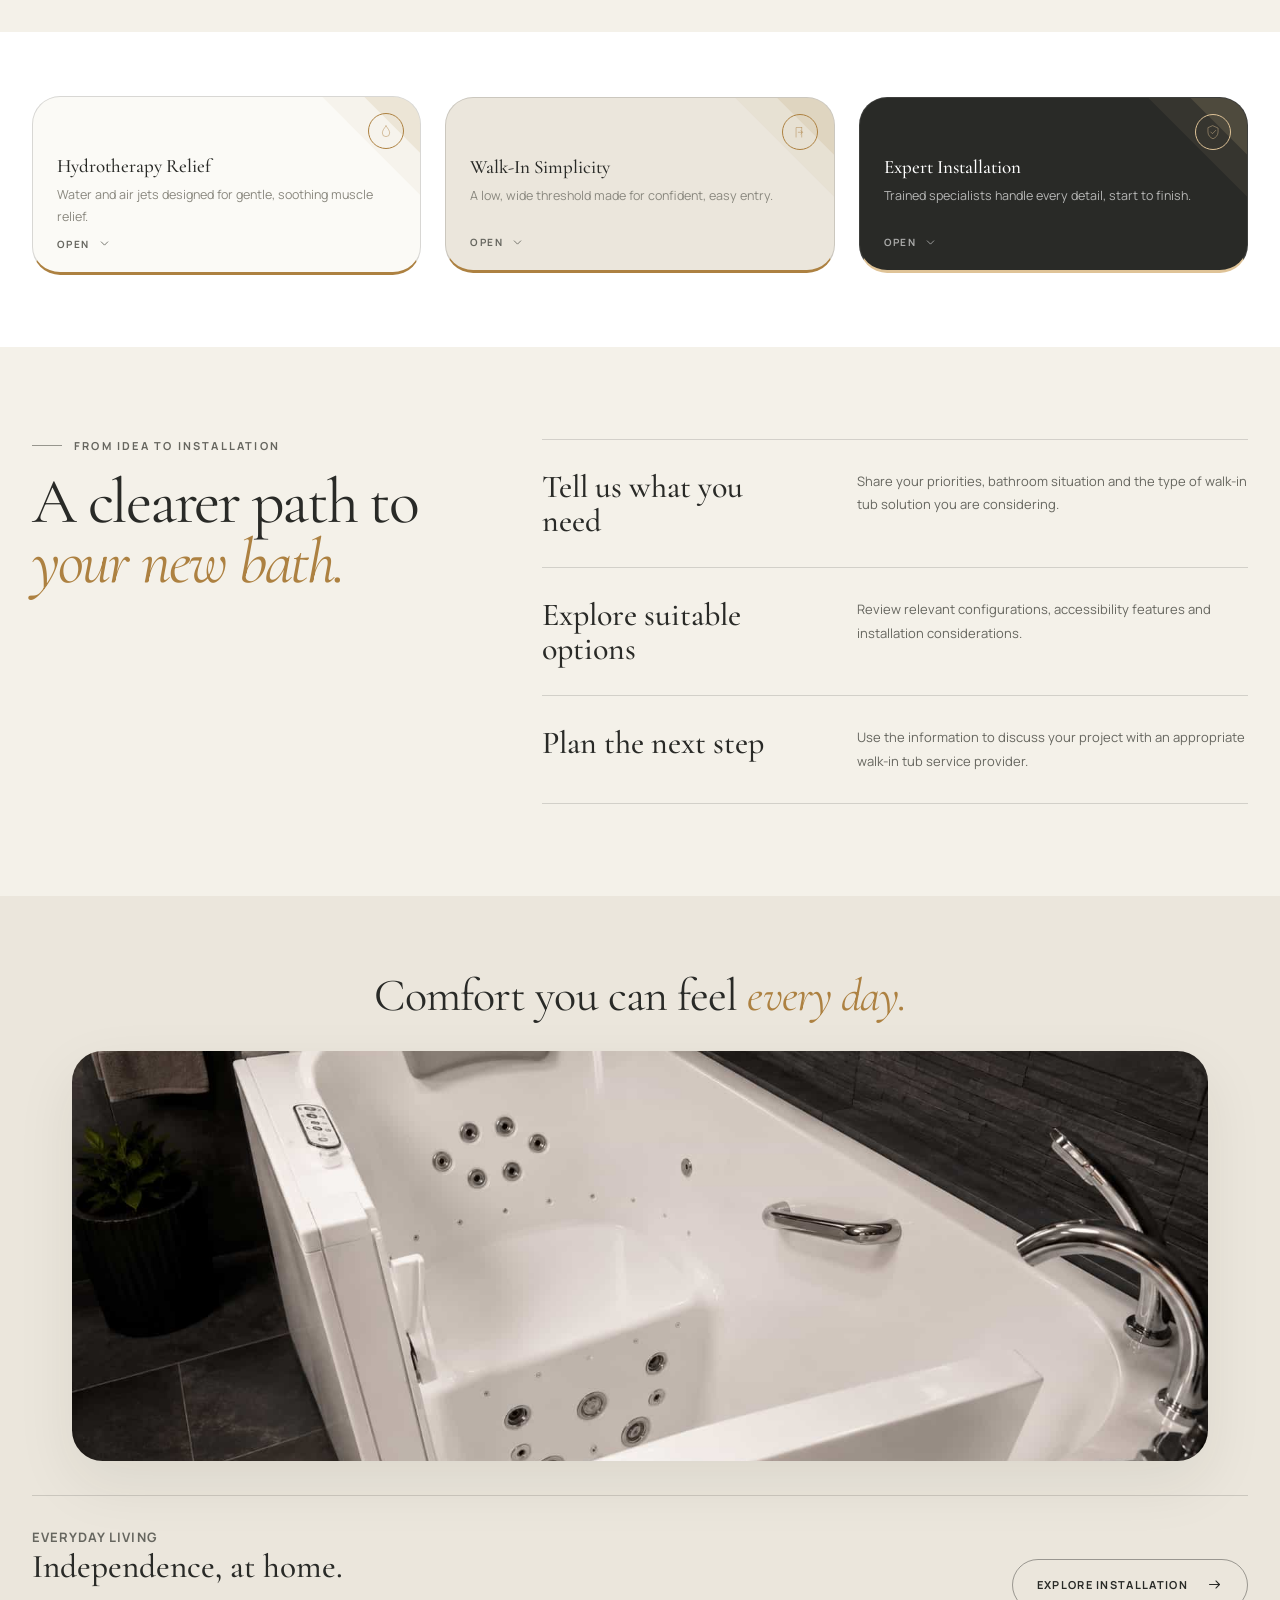
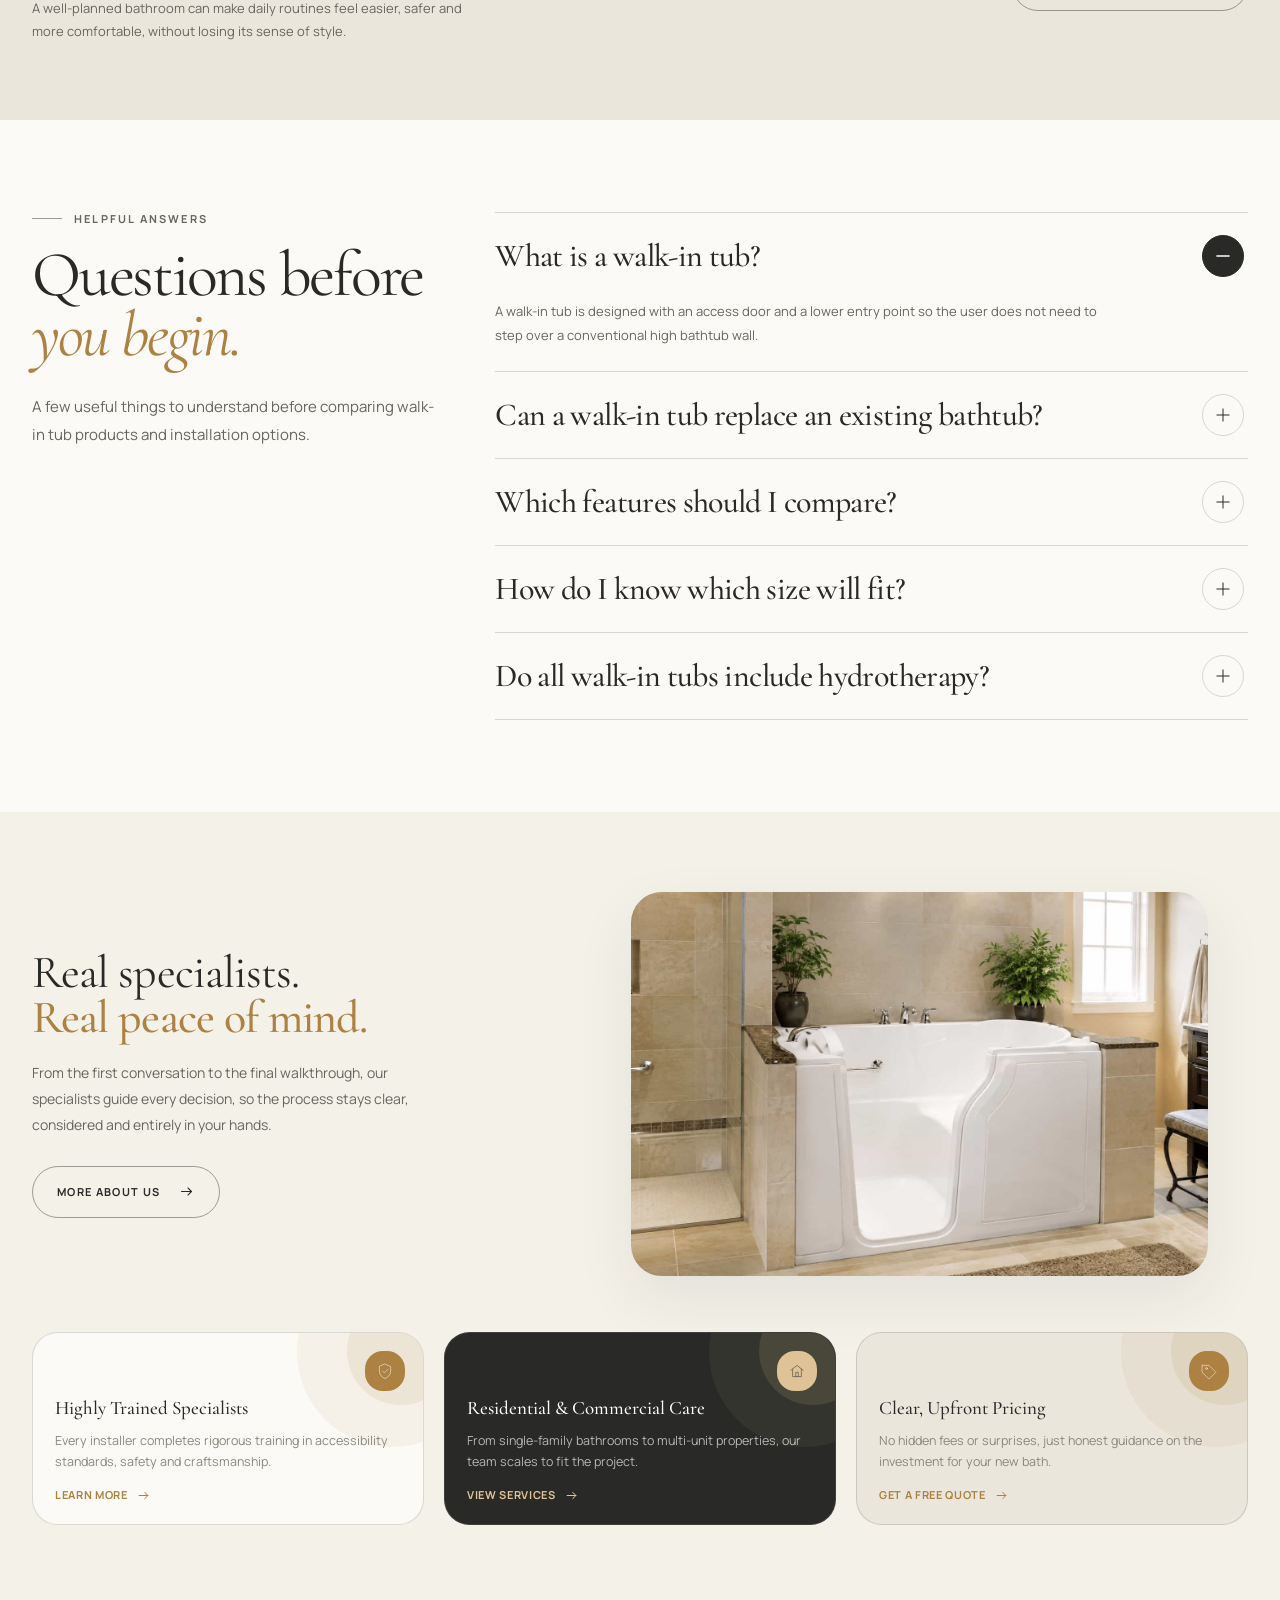
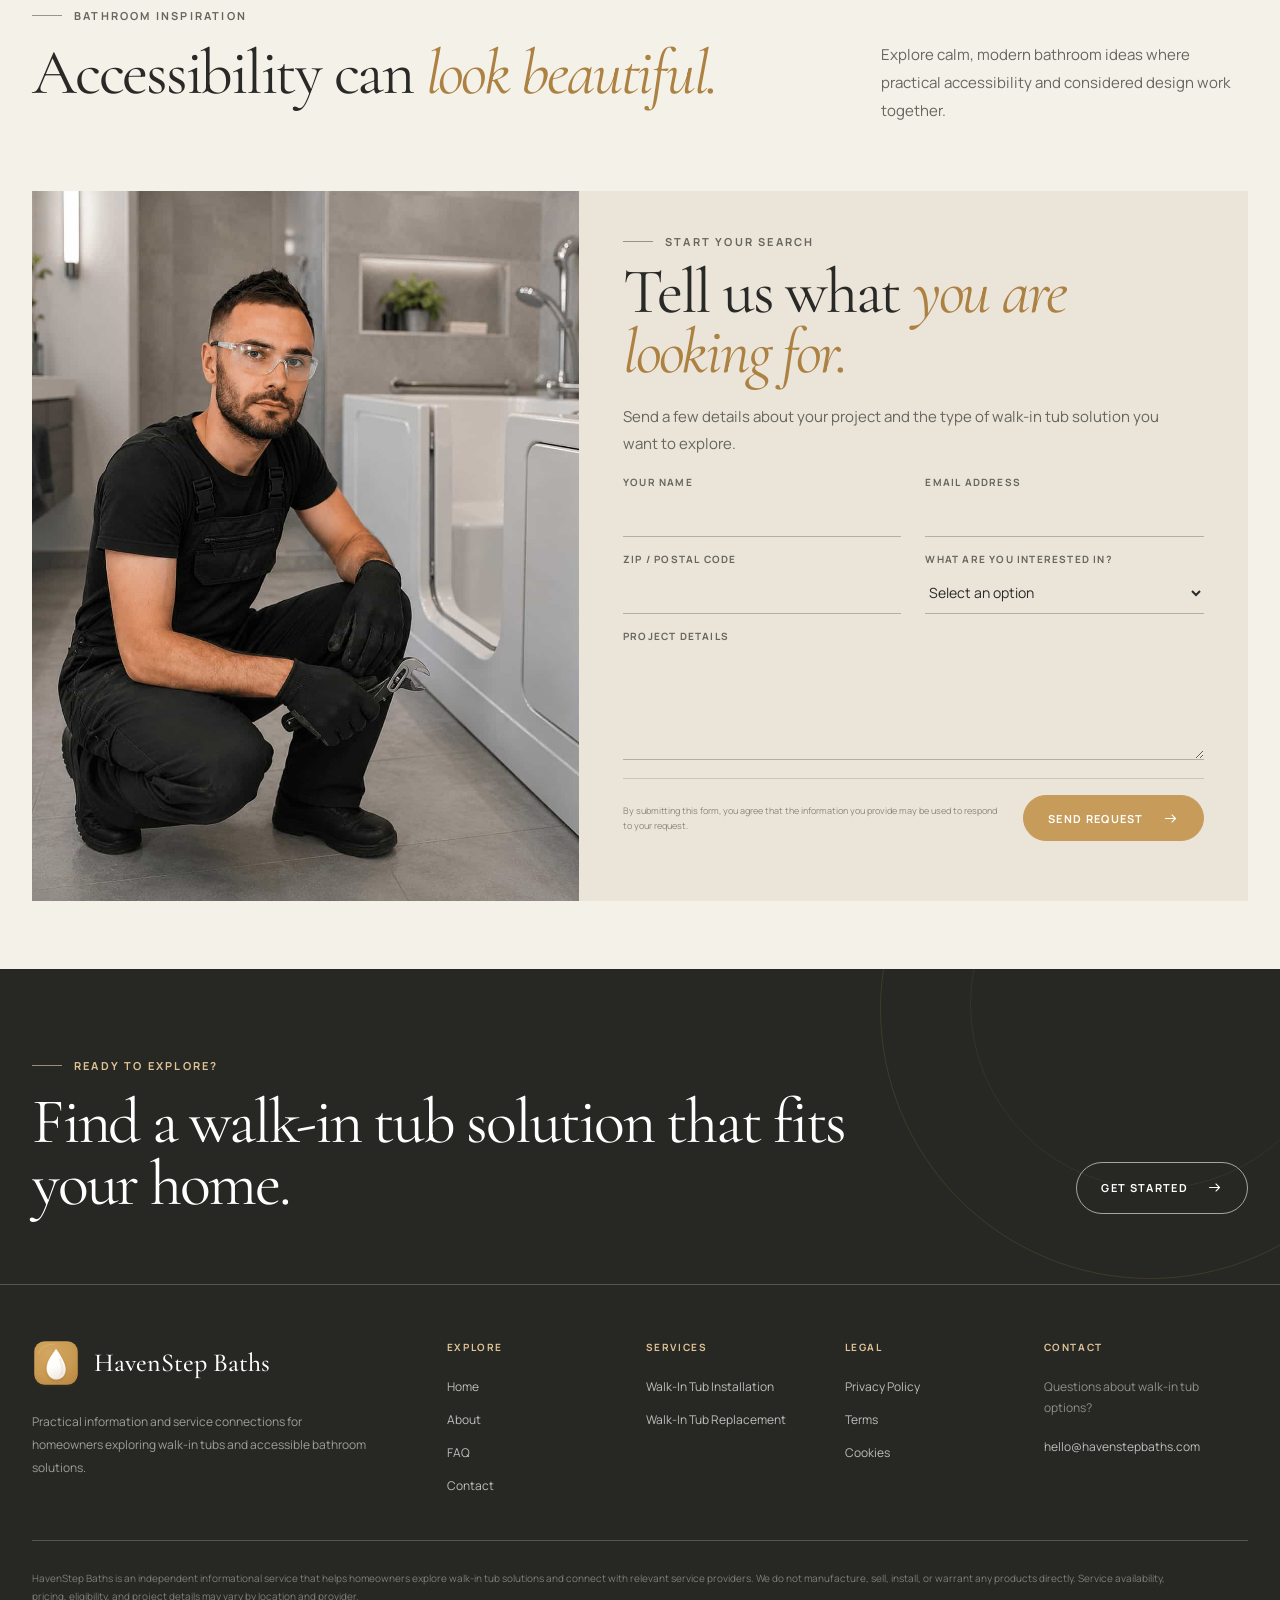
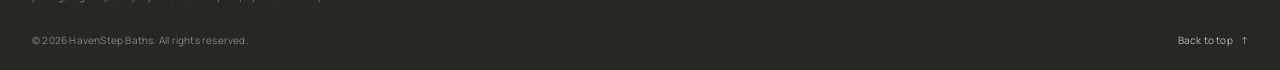
==== commit 7332cf63: "+" ====
--- a/index.html
+++ b/index.html
@@ -727,6 +727,79 @@
 
 
         <!-- =====================================================
+             IMAGE ASSEMBLY
+        ====================================================== -->
+
+        <section
+            class="assembly"
+            id="assembly"
+            aria-labelledby="assembly-title"
+        >
+
+            <div class="assembly__inner site-container">
+
+                <div class="assembly__content">
+
+                    <h2
+                        class="section-title"
+                        id="assembly-title"
+                    >
+                        Every detail,
+                        <em>engineered as one.</em>
+                    </h2>
+
+                    <p class="section-copy">
+                        From the frame to the finish, every element
+                        of your walk-in tub is designed to work
+                        together — safe, seamless and built to last.
+                    </p>
+
+                    <button
+                        class="button button--outline-dark"
+                        type="button"
+                        data-modal-open="quote-modal"
+                    >
+                        See The Difference
+
+                        <svg
+                            aria-hidden="true"
+                            viewBox="0 0 24 24"
+                        >
+                            <path d="M5 12h14"></path>
+                            <path d="m14 7 5 5-5 5"></path>
+                        </svg>
+                    </button>
+
+                </div>
+
+
+                <div class="assembly__media">
+
+                    <div
+                        class="assembly__grid"
+                        data-assembly-grid
+                        role="img"
+                        aria-label="Modern walk-in tub with a glass shower enclosure in a spa-style bathroom"
+                    >
+                        <span class="assembly__tile" aria-hidden="true"></span>
+                        <span class="assembly__tile" aria-hidden="true"></span>
+                        <span class="assembly__tile" aria-hidden="true"></span>
+                        <span class="assembly__tile" aria-hidden="true"></span>
+                        <span class="assembly__tile" aria-hidden="true"></span>
+                        <span class="assembly__tile" aria-hidden="true"></span>
+                        <span class="assembly__tile" aria-hidden="true"></span>
+                        <span class="assembly__tile" aria-hidden="true"></span>
+                        <span class="assembly__tile" aria-hidden="true"></span>
+                    </div>
+
+                </div>
+
+            </div>
+
+        </section>
+
+
+        <!-- =====================================================
              SOLUTION CIRCLES
         ====================================================== -->
 
--- a/assets/css/global.css
+++ b/assets/css/global.css
@@ -2320,13 +2320,15 @@
 
     display: flex;
     flex-direction: column;
-    gap: 14px;
+    gap: 10px;
 
     min-width: 0;
-    padding: 30px 28px;
+    padding: 64px 22px 20px;
+
+    overflow: hidden;
 
     border: 1px solid var(--color-line);
-    border-radius: clamp(18px, 1.8vw, 26px);
+    border-radius: clamp(20px, 2vw, 28px);
 
     background: var(--color-surface);
 
@@ -2337,6 +2339,40 @@
         box-shadow var(--transition-base);
 }
 
+.expertise-card::before,
+.expertise-card::after {
+    content: "";
+
+    position: absolute;
+    z-index: -1;
+
+    border-radius: 50%;
+
+    background: var(--color-gold-dark);
+
+    opacity: 0.07;
+
+    pointer-events: none;
+}
+
+.expertise-card::before {
+    top: -76px;
+    right: -64px;
+
+    width: 190px;
+    height: 190px;
+}
+
+.expertise-card::after {
+    top: -36px;
+    right: -32px;
+
+    width: 108px;
+    height: 108px;
+
+    opacity: 0.12;
+}
+
 .expertise-card:hover {
     transform: translateY(-5px);
 
@@ -2352,6 +2388,19 @@
     border-color: rgba(255, 255, 255, 0.1);
 
     background: var(--color-text);
+}
+
+.expertise-card--dark::before,
+.expertise-card--dark::after {
+    background: var(--color-gold-soft);
+}
+
+.expertise-card--dark::before {
+    opacity: 0.06;
+}
+
+.expertise-card--dark::after {
+    opacity: 0.12;
 }
 
 .expertise-card--dark:hover {
@@ -2360,17 +2409,21 @@
 }
 
 .expertise-card__icon {
+    position: absolute;
+    top: 18px;
+    right: 18px;
+
     display: grid;
     place-items: center;
 
-    width: 50px;
-    height: 50px;
+    width: 40px;
+    height: 40px;
 
     border-radius: var(--radius-medium);
 
-    background: var(--color-bg-soft);
-
-    color: var(--color-gold-dark);
+    background: var(--color-gold-dark);
+
+    color: var(--color-white);
 
     transition:
         color var(--transition-base),
@@ -2379,401 +2432,457 @@
 }
 
 .expertise-card__icon svg {
-    width: 26px;
-    height: 26px;
-
-    fill: none;
-    stroke: currentColor;
-    stroke-width: 1.5;
-    stroke-linecap: round;
-    stroke-linejoin: round;
-}
-
-.expertise-card:hover .expertise-card__icon {
-    transform: translateY(-2px);
-}
-
-.expertise-card--dark .expertise-card__icon {
-    background: rgba(255, 255, 255, 0.1);
-    color: var(--color-gold-soft);
-}
-
-.expertise-card h3 {
-    margin: 2px 0 0;
-
-    color: var(--color-text);
-
-    font-family: var(--font-display);
-    font-size: 21px;
-    font-weight: 500;
-    line-height: 1.15;
-}
-
-.expertise-card--dark h3 {
-    color: var(--color-white);
-}
-
-.expertise-card p {
-    margin: 0;
-
-    color: var(--color-text-muted);
-
-    font-size: 12.5px;
-    line-height: 1.75;
-}
-
-.expertise-card--dark p {
-    color: rgba(255, 255, 255, 0.66);
-}
-
-.expertise-card__link {
-    display: inline-flex;
-    align-items: center;
-    gap: 8px;
-
-    width: fit-content;
-    margin-top: auto;
-    padding: 0;
-
-    border: 0;
-
-    background: none;
-
-    color: var(--color-gold-dark);
-
-    font-size: 11px;
-    font-weight: 700;
-    letter-spacing: 0.06em;
-    text-transform: uppercase;
-
-    cursor: pointer;
-
-    transition: color var(--transition-base);
-}
-
-.expertise-card__link svg {
-    width: 15px;
-    height: 15px;
+    width: 20px;
+    height: 20px;
 
     fill: none;
     stroke: currentColor;
     stroke-width: 1.6;
     stroke-linecap: round;
     stroke-linejoin: round;
-
-    transition: transform var(--transition-base);
-}
-
-.expertise-card__link:hover {
+}
+
+.expertise-card:hover .expertise-card__icon {
+    transform: scale(1.08);
+}
+
+.expertise-card--dark .expertise-card__icon {
+    background: var(--color-gold-soft);
     color: var(--color-text);
 }
 
-.expertise-card--dark .expertise-card__link {
-    color: var(--color-gold-soft);
-}
-
-.expertise-card--dark .expertise-card__link:hover {
+.expertise-card h3 {
+    margin: 0;
+
+    color: var(--color-text);
+
+    font-family: var(--font-display);
+    font-size: 19px;
+    font-weight: 500;
+    line-height: 1.2;
+}
+
+.expertise-card--dark h3 {
     color: var(--color-white);
 }
 
-.expertise-card:hover .expertise-card__link svg {
-    transform: translateX(4px);
-}
-
-
-@media (max-width: 1200px) {
-    .expertise-panel {
-        padding: 56px 0 64px;
-    }
-
-    .expertise-panel__top {
-        gap: 36px;
-    }
-
-    .expertise-panel__media img {
-        height: clamp(280px, 34vw, 380px);
-    }
-
-    .expertise-panel__cards {
-        gap: 16px;
-    }
-
-    .expertise-card {
-        padding: 26px 22px;
-    }
-}
-
-
-@media (max-width: 900px) {
-    .expertise-panel {
-        padding: 48px 0 56px;
-    }
-
-    .expertise-panel__top {
-        grid-template-columns: minmax(0, 1fr);
-    }
-
-    .expertise-panel__content {
-        max-width: 560px;
-    }
-
-    .expertise-panel__media img {
-        height: clamp(260px, 46vw, 360px);
-    }
-
-    .expertise-panel__cards {
-        grid-template-columns: repeat(2, minmax(0, 1fr));
-    }
-
-    .expertise-card:last-child {
-        grid-column: 1 / -1;
-    }
-}
-
-
-@media (max-width: 640px) {
-    .expertise-panel {
-        padding: 40px 0 48px;
-    }
-
-    .expertise-panel__inner {
-        gap: 30px;
-    }
-
-    .expertise-panel__content {
-        max-width: 100%;
-
-        text-align: center;
-    }
-
-    .expertise-panel__title {
-        font-size: clamp(30px, 8.5vw, 38px);
-    }
-
-    .expertise-panel__text {
-        margin-inline: auto;
-    }
-
-    .expertise-panel__media img {
-        height: clamp(200px, 58vw, 280px);
-    }
-
-    .expertise-panel__cards {
-        grid-template-columns: minmax(0, 1fr);
-
-        gap: 14px;
-    }
-
-    .expertise-card:last-child {
-        grid-column: auto;
-    }
-
-    .expertise-card {
-        align-items: center;
-
-        text-align: center;
-    }
-}
-
-
-/* =========================================================
-   FLIP CARDS
-========================================================= */
-
-.flip-cards {
-    padding: 64px 0 72px;
-
-    background: var(--color-white);
-}
-
-.flip-cards__grid {
-    display: grid;
-    grid-template-columns: repeat(3, minmax(0, 1fr));
-    gap: 24px;
-}
-
-.flip-card {
-    display: block;
-
-    width: 100%;
-    min-width: 0;
-    padding: 0;
-
-    border: 0;
-
-    background: none;
-
-    color: inherit;
-    font: inherit;
-    text-align: left;
-
-    cursor: pointer;
-
-    perspective: 1600px;
-}
-
-.flip-card__inner {
-    position: relative;
-
-    transform-style: preserve-3d;
-
-    transition: transform 700ms cubic-bezier(0.22, 1, 0.36, 1);
-}
-
-.flip-card:hover .flip-card__inner,
-.flip-card:focus-visible .flip-card__inner,
-.flip-card.is-flipped .flip-card__inner {
-    transform: rotateY(180deg);
-}
-
-.flip-card__face {
-    -webkit-backface-visibility: hidden;
-    backface-visibility: hidden;
-
-    border-radius: clamp(20px, 2.2vw, 30px);
-}
-
-.flip-card__face--front {
-    position: relative;
-
-    display: flex;
-    flex-direction: column;
-    gap: 20px;
-
-    min-height: 260px;
-    padding: 30px 28px 26px;
-
-    overflow: hidden;
-
-    border: 1px solid var(--color-line);
-
-    background: var(--color-surface);
-}
-
-.flip-card__face--back {
-    position: absolute;
-    inset: 0;
-
-    overflow: hidden;
-
-    transform: rotateY(180deg);
-}
-
-.flip-card__face--back img {
-    display: block;
-
-    width: 100%;
-    height: 100%;
-
-    object-fit: cover;
-    object-position: center;
-}
-
-
-/* Surface variants */
-
-.flip-card--tint .flip-card__face--front {
-    background: var(--color-bg-soft);
-}
-
-.flip-card--dark .flip-card__face--front {
-    border-color: rgba(255, 255, 255, 0.1);
-
-    background: var(--color-text);
-}
-
-
-/* Icon */
-
-.flip-card__icon {
-    display: grid;
-    place-items: center;
-
-    width: 46px;
-    height: 46px;
-
-    border-radius: var(--radius-medium);
-
-    background: var(--color-bg-soft);
-
-    color: var(--color-gold-dark);
-}
-
-.flip-card__icon svg {
-    width: 24px;
-    height: 24px;
-
-    fill: none;
-    stroke: currentColor;
-    stroke-width: 1.5;
-    stroke-linecap: round;
-    stroke-linejoin: round;
-}
-
-.flip-card--dark .flip-card__icon {
-    background: rgba(255, 255, 255, 0.1);
-
-    color: var(--color-gold-soft);
-}
-
-
-/* Text */
-
-.flip-card__text h3 {
-    margin: 0 0 8px;
-
-    color: var(--color-text);
-
-    font-family: var(--font-display);
-    font-size: 21px;
-    font-weight: 500;
-    line-height: 1.15;
-}
-
-.flip-card--dark .flip-card__text h3 {
-    color: var(--color-white);
-}
-
-.flip-card__text p {
+.expertise-card p {
     margin: 0;
 
     color: var(--color-text-muted);
 
     font-size: 12.5px;
-    line-height: 1.75;
-}
-
-.flip-card--dark .flip-card__text p {
+    line-height: 1.7;
+}
+
+.expertise-card--dark p {
     color: rgba(255, 255, 255, 0.66);
 }
 
-
-/* CTA */
-
-.flip-card__cta {
+.expertise-card__link {
     display: inline-flex;
     align-items: center;
     gap: 8px;
 
+    width: fit-content;
     margin-top: auto;
-
-    color: var(--color-text-soft);
-
-    font-size: 10px;
+    padding: 4px 0 0;
+
+    border: 0;
+
+    background: none;
+
+    color: var(--color-gold-dark);
+
+    font-size: 11px;
     font-weight: 700;
-    letter-spacing: 0.14em;
+    letter-spacing: 0.06em;
     text-transform: uppercase;
-}
-
-.flip-card__cta svg {
-    width: 13px;
-    height: 13px;
+
+    cursor: pointer;
+
+    transition: color var(--transition-base);
+}
+
+.expertise-card__link svg {
+    width: 15px;
+    height: 15px;
 
     fill: none;
     stroke: currentColor;
     stroke-width: 1.6;
     stroke-linecap: round;
     stroke-linejoin: round;
+
+    transition: transform var(--transition-base);
+}
+
+.expertise-card__link:hover {
+    color: var(--color-text);
+}
+
+.expertise-card--dark .expertise-card__link {
+    color: var(--color-gold-soft);
+}
+
+.expertise-card--dark .expertise-card__link:hover {
+    color: var(--color-white);
+}
+
+.expertise-card:hover .expertise-card__link svg {
+    transform: translateX(4px);
+}
+
+
+@media (max-width: 1200px) {
+    .expertise-panel {
+        padding: 56px 0 64px;
+    }
+
+    .expertise-panel__top {
+        gap: 36px;
+    }
+
+    .expertise-panel__media img {
+        height: clamp(280px, 34vw, 380px);
+    }
+
+    .expertise-panel__cards {
+        gap: 16px;
+    }
+
+    .expertise-card {
+        padding: 58px 20px 18px;
+    }
+}
+
+
+@media (max-width: 900px) {
+    .expertise-panel {
+        padding: 48px 0 56px;
+    }
+
+    .expertise-panel__top {
+        grid-template-columns: minmax(0, 1fr);
+    }
+
+    .expertise-panel__content {
+        max-width: 560px;
+    }
+
+    .expertise-panel__media img {
+        height: clamp(260px, 46vw, 360px);
+    }
+
+    .expertise-panel__cards {
+        grid-template-columns: repeat(2, minmax(0, 1fr));
+    }
+
+    .expertise-card:last-child {
+        grid-column: 1 / -1;
+    }
+}
+
+
+@media (max-width: 640px) {
+    .expertise-panel {
+        padding: 40px 0 48px;
+    }
+
+    .expertise-panel__inner {
+        gap: 30px;
+    }
+
+    .expertise-panel__content {
+        max-width: 100%;
+
+        text-align: center;
+    }
+
+    .expertise-panel__title {
+        font-size: clamp(30px, 8.5vw, 38px);
+    }
+
+    .expertise-panel__text {
+        margin-inline: auto;
+    }
+
+    .expertise-panel__media img {
+        height: clamp(200px, 58vw, 280px);
+    }
+
+    .expertise-panel__cards {
+        grid-template-columns: minmax(0, 1fr);
+
+        gap: 14px;
+    }
+
+    .expertise-card:last-child {
+        grid-column: auto;
+    }
+
+    .expertise-card {
+        align-items: center;
+
+        text-align: center;
+    }
+}
+
+
+/* =========================================================
+   FLIP CARDS
+========================================================= */
+
+.flip-cards {
+    padding: 64px 0 72px;
+
+    background: var(--color-white);
+}
+
+.flip-cards__grid {
+    display: grid;
+    grid-template-columns: repeat(3, minmax(0, 1fr));
+    gap: 24px;
+}
+
+.flip-card {
+    display: block;
+
+    width: 100%;
+    min-width: 0;
+    padding: 0;
+
+    border: 0;
+
+    background: none;
+
+    color: inherit;
+    font: inherit;
+    text-align: left;
+
+    cursor: pointer;
+
+    perspective: 1600px;
+}
+
+.flip-card__inner {
+    position: relative;
+
+    transform-style: preserve-3d;
+
+    transition: transform 700ms cubic-bezier(0.22, 1, 0.36, 1);
+}
+
+.flip-card:hover .flip-card__inner,
+.flip-card:focus-visible .flip-card__inner,
+.flip-card.is-flipped .flip-card__inner {
+    transform: rotateY(180deg);
+}
+
+.flip-card__face {
+    -webkit-backface-visibility: hidden;
+    backface-visibility: hidden;
+
+    border-radius: clamp(20px, 2.2vw, 30px);
+}
+
+.flip-card__face--front {
+    position: relative;
+
+    display: flex;
+    flex-direction: column;
+    gap: 8px;
+
+    min-height: 176px;
+    padding: 58px 24px 20px;
+
+    overflow: hidden;
+
+    border: 1px solid var(--color-line);
+    border-bottom: 3px solid var(--color-gold-dark);
+
+    background: var(--color-surface);
+}
+
+.flip-card__face--front::before,
+.flip-card__face--front::after {
+    content: "";
+
+    position: absolute;
+    top: -1px;
+    right: -1px;
+    z-index: 0;
+
+    clip-path: polygon(100% 0, 100% 100%, 0 0);
+
+    background: var(--color-gold-dark);
+
+    pointer-events: none;
+}
+
+.flip-card__face--front::before {
+    width: 100px;
+    height: 100px;
+
+    opacity: 0.06;
+}
+
+.flip-card__face--front::after {
+    width: 58px;
+    height: 58px;
+
+    opacity: 0.13;
+}
+
+.flip-card__face--back {
+    position: absolute;
+    inset: 0;
+
+    overflow: hidden;
+
+    transform: rotateY(180deg);
+}
+
+.flip-card__face--back img {
+    display: block;
+
+    width: 100%;
+    height: 100%;
+
+    object-fit: cover;
+    object-position: center;
+}
+
+
+/* Surface variants */
+
+.flip-card--tint .flip-card__face--front {
+    background: var(--color-bg-soft);
+}
+
+.flip-card--dark .flip-card__face--front {
+    border-color: rgba(255, 255, 255, 0.1);
+    border-bottom-color: var(--color-gold-soft);
+
+    background: var(--color-text);
+}
+
+.flip-card--dark .flip-card__face--front::before,
+.flip-card--dark .flip-card__face--front::after {
+    background: var(--color-gold-soft);
+}
+
+.flip-card--dark .flip-card__face--front::before {
+    opacity: 0.07;
+}
+
+.flip-card--dark .flip-card__face--front::after {
+    opacity: 0.14;
+}
+
+
+/* Icon */
+
+.flip-card__icon {
+    position: absolute;
+    z-index: 1;
+    top: 16px;
+    right: 16px;
+
+    display: grid;
+    place-items: center;
+
+    width: 36px;
+    height: 36px;
+
+    border: 1.5px solid var(--color-gold-dark);
+    border-radius: 50%;
+
+    background: transparent;
+
+    color: var(--color-gold-dark);
+}
+
+.flip-card__icon svg {
+    width: 18px;
+    height: 18px;
+
+    fill: none;
+    stroke: currentColor;
+    stroke-width: 1.6;
+    stroke-linecap: round;
+    stroke-linejoin: round;
+}
+
+.flip-card--dark .flip-card__icon {
+    border-color: var(--color-gold-soft);
+
+    color: var(--color-gold-soft);
+}
+
+
+/* Text */
+
+.flip-card__text {
+    position: relative;
+    z-index: 1;
+}
+
+.flip-card__text h3 {
+    margin: 0 0 6px;
+
+    color: var(--color-text);
+
+    font-family: var(--font-display);
+    font-size: 19px;
+    font-weight: 500;
+    line-height: 1.2;
+}
+
+.flip-card--dark .flip-card__text h3 {
+    color: var(--color-white);
+}
+
+.flip-card__text p {
+    margin: 0;
+
+    color: var(--color-text-muted);
+
+    font-size: 12.5px;
+    line-height: 1.75;
+}
+
+.flip-card--dark .flip-card__text p {
+    color: rgba(255, 255, 255, 0.66);
+}
+
+
+/* CTA */
+
+.flip-card__cta {
+    display: inline-flex;
+    align-items: center;
+    gap: 8px;
+
+    margin-top: auto;
+
+    color: var(--color-text-soft);
+
+    font-size: 10px;
+    font-weight: 700;
+    letter-spacing: 0.14em;
+    text-transform: uppercase;
+}
+
+.flip-card__cta svg {
+    width: 13px;
+    height: 13px;
+
+    fill: none;
+    stroke: currentColor;
+    stroke-width: 1.6;
+    stroke-linecap: round;
+    stroke-linejoin: round;
 }
 
 .flip-card--dark .flip-card__cta {
@@ -2791,7 +2900,7 @@
     }
 
     .flip-card__face--front {
-        padding: 26px 24px 22px;
+        padding: 54px 22px 18px;
     }
 }
 
--- a/assets/css/index.css
+++ b/assets/css/index.css
@@ -557,6 +557,179 @@
     max-width: 650px;
 }
 
+
+/* =========================================================
+   IMAGE ASSEMBLY
+========================================================= */
+
+.assembly {
+    padding: 88px 0 96px;
+
+    background: var(--color-white);
+}
+
+.assembly__inner {
+    display: grid;
+    grid-template-columns: minmax(0, 0.42fr) minmax(0, 0.58fr);
+    align-items: center;
+    gap: clamp(40px, 5vw, 84px);
+}
+
+.assembly__content {
+    max-width: 440px;
+}
+
+.assembly__content .section-title {
+    max-width: 420px;
+    margin-bottom: 22px;
+}
+
+.assembly__content .section-copy {
+    max-width: 400px;
+    margin-bottom: 36px;
+}
+
+.assembly__media {
+    position: relative;
+
+    min-width: 0;
+}
+
+.assembly__grid {
+    --assembly-shift: 26px;
+
+    position: relative;
+
+    display: grid;
+    grid-template-columns: repeat(3, minmax(0, 1fr));
+    grid-template-rows: repeat(3, minmax(0, 1fr));
+    gap: clamp(6px, 0.9vw, 10px);
+
+    width: 100%;
+    aspect-ratio: 1672 / 941;
+
+    border-radius: 16px;
+    box-shadow: var(--shadow-soft);
+}
+
+.assembly__tile {
+    position: relative;
+
+    overflow: hidden;
+
+    border-radius: 14px;
+
+    background-image: url("../images/card-4.jpg");
+    background-repeat: no-repeat;
+    background-size: 300% 300%;
+
+    opacity: 0;
+    transform:
+        translate(
+            calc(var(--dx) * var(--assembly-shift)),
+            calc(var(--dy) * var(--assembly-shift))
+        )
+        scale(0.86);
+
+    transition:
+        transform 700ms cubic-bezier(0.22, 1, 0.36, 1),
+        opacity 700ms cubic-bezier(0.22, 1, 0.36, 1);
+    transition-delay: calc(var(--i) * 45ms);
+}
+
+.assembly__tile:nth-child(1) {
+    --dx: -1;
+    --dy: -1;
+    --i: 0;
+
+    background-position: 0% 0%;
+}
+
+.assembly__tile:nth-child(2) {
+    --dx: 0;
+    --dy: -1;
+    --i: 1;
+
+    background-position: 50% 0%;
+}
+
+.assembly__tile:nth-child(3) {
+    --dx: 1;
+    --dy: -1;
+    --i: 2;
+
+    background-position: 100% 0%;
+}
+
+.assembly__tile:nth-child(4) {
+    --dx: -1;
+    --dy: 0;
+    --i: 3;
+
+    background-position: 0% 50%;
+}
+
+.assembly__tile:nth-child(5) {
+    --dx: 0;
+    --dy: 0;
+    --i: 4;
+
+    background-position: 50% 50%;
+}
+
+.assembly__tile:nth-child(6) {
+    --dx: 1;
+    --dy: 0;
+    --i: 5;
+
+    background-position: 100% 50%;
+}
+
+.assembly__tile:nth-child(7) {
+    --dx: -1;
+    --dy: 1;
+    --i: 6;
+
+    background-position: 0% 100%;
+}
+
+.assembly__tile:nth-child(8) {
+    --dx: 0;
+    --dy: 1;
+    --i: 7;
+
+    background-position: 50% 100%;
+}
+
+.assembly__tile:nth-child(9) {
+    --dx: 1;
+    --dy: 1;
+    --i: 8;
+
+    background-position: 100% 100%;
+}
+
+.assembly__grid.is-visible .assembly__tile {
+    opacity: 1;
+    transform: translate(0, 0) scale(1);
+}
+
+.assembly__grid.is-settled .assembly__tile {
+    transition-delay: 0ms;
+}
+
+@media (hover: hover) and (pointer: fine) {
+    .assembly__grid.is-settled:hover .assembly__tile {
+        transform:
+            translate(
+                calc(var(--dx) * 3px),
+                calc(var(--dy) * 3px)
+            )
+            scale(1.015);
+    }
+}
+
+
 /* =========================================================
    SOLUTIONS
 ========================================================= */
@@ -1112,7 +1285,7 @@
 ========================================================= */
 
 .inspiration {
-    padding: 92px 0;
+    padding: 12px 0;
 
     overflow: clip;
 
@@ -1401,6 +1574,10 @@
         gap: 30px;
     }
 
+    .assembly__inner {
+        gap: clamp(28px, 3.6vw, 56px);
+    }
+
     .solutions__grid {
         gap: 26px;
     }
@@ -1453,6 +1630,22 @@
         gap: 24px;
     }
 
+
+    /* Assembly */
+
+    .assembly {
+        padding: 72px 0 78px;
+    }
+
+    .assembly__inner {
+        grid-template-columns: minmax(0, 0.46fr) minmax(0, 0.54fr);
+        gap: 32px;
+    }
+
+    .assembly__grid {
+        --assembly-shift: 20px;
+    }
+
     /* Solutions */
 
     .solutions {
@@ -1621,6 +1814,28 @@
         margin-left: 9%;
     }
 
+
+    /* Assembly */
+
+    .assembly {
+        padding: 64px 0 70px;
+    }
+
+    .assembly__inner {
+        grid-template-columns: minmax(0, 0.48fr) minmax(0, 0.52fr);
+        gap: 24px;
+    }
+
+    .assembly__content {
+        max-width: 100%;
+    }
+
+    .assembly__grid {
+        --assembly-shift: 16px;
+
+        gap: clamp(5px, 0.8vw, 8px);
+    }
+
     /* Options */
 
     .options__inner {
@@ -1844,6 +2059,45 @@
 
     .about__content {
         margin-left: 0;
+    }
+
+
+    /* Assembly */
+
+    .assembly {
+        padding: 56px 0 60px;
+    }
+
+    .assembly__inner {
+        grid-template-columns: minmax(0, 1fr);
+        gap: 32px;
+    }
+
+    .assembly__content {
+        display: flex;
+        flex-direction: column;
+        align-items: center;
+
+        max-width: 100%;
+
+        text-align: center;
+    }
+
+    .assembly__content .section-title,
+    .assembly__content .section-copy {
+        margin-inline: auto;
+    }
+
+    .assembly__grid {
+        --assembly-shift: 10px;
+
+        gap: 4px;
+
+        border-radius: 12px;
+    }
+
+    .assembly__tile {
+        border-radius: 9px;
     }
 
     /* Solutions */
@@ -2026,7 +2280,7 @@
     /* Inspiration */
 
     .inspiration {
-        padding: 58px 0;
+        padding: 18px 0;
     }
 
     .inspiration-slide {
@@ -2141,4 +2395,11 @@
     .parallax-showcase__media {
         transform: none !important;
     }
-}
+
+    .assembly__tile {
+        transition: none !important;
+
+        opacity: 1 !important;
+        transform: none !important;
+    }
+}
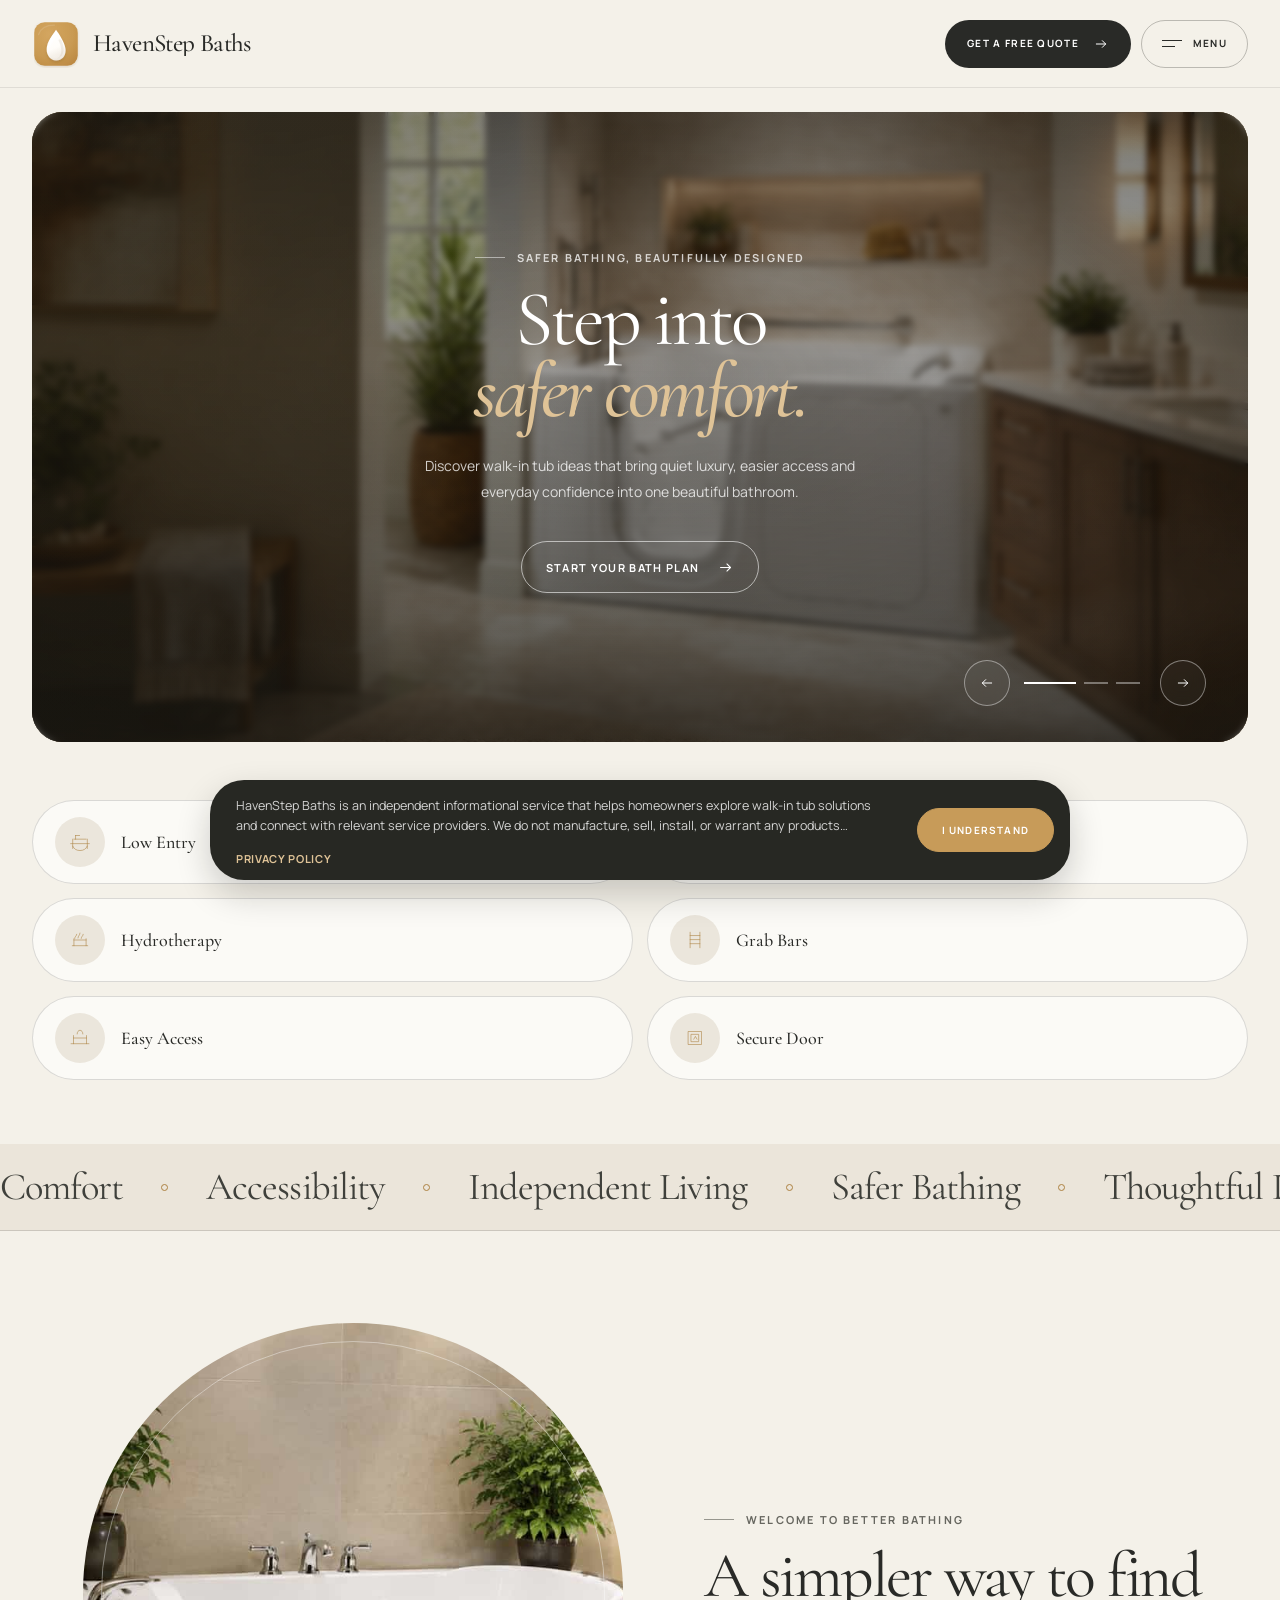
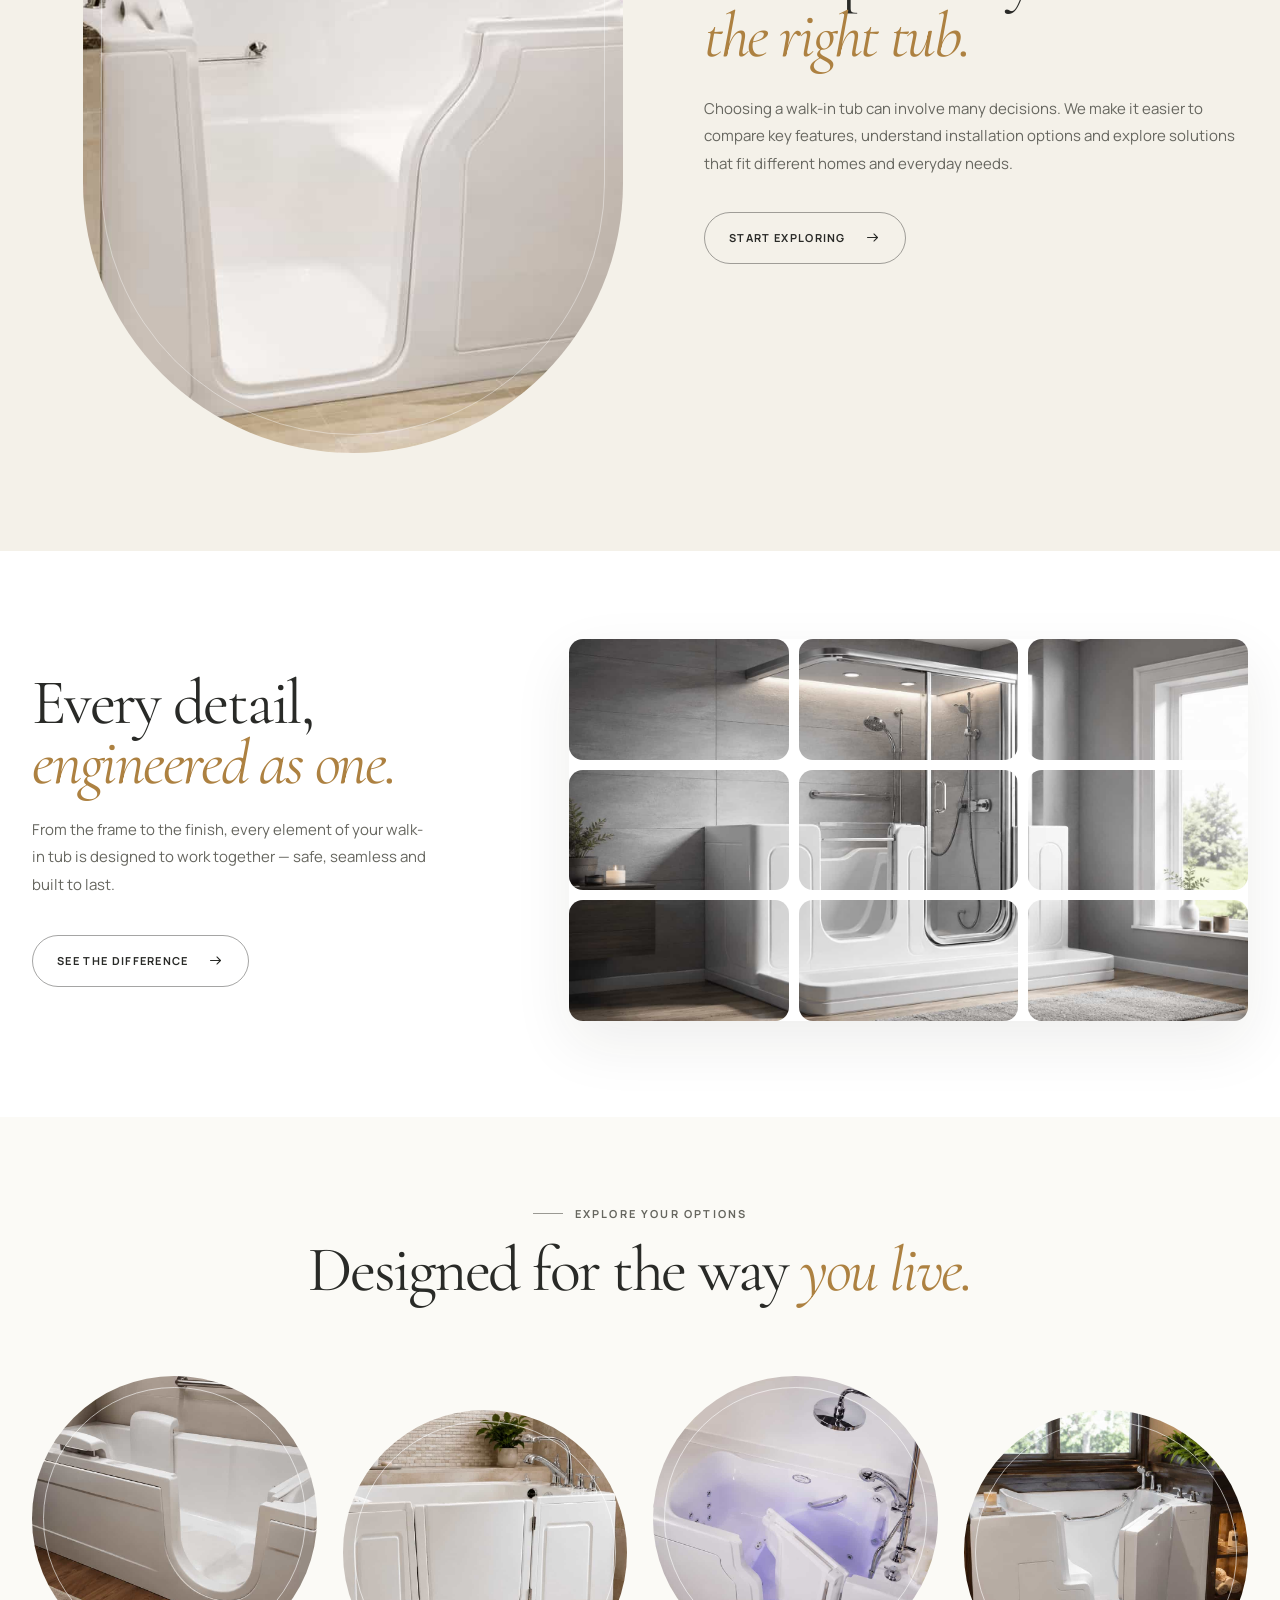
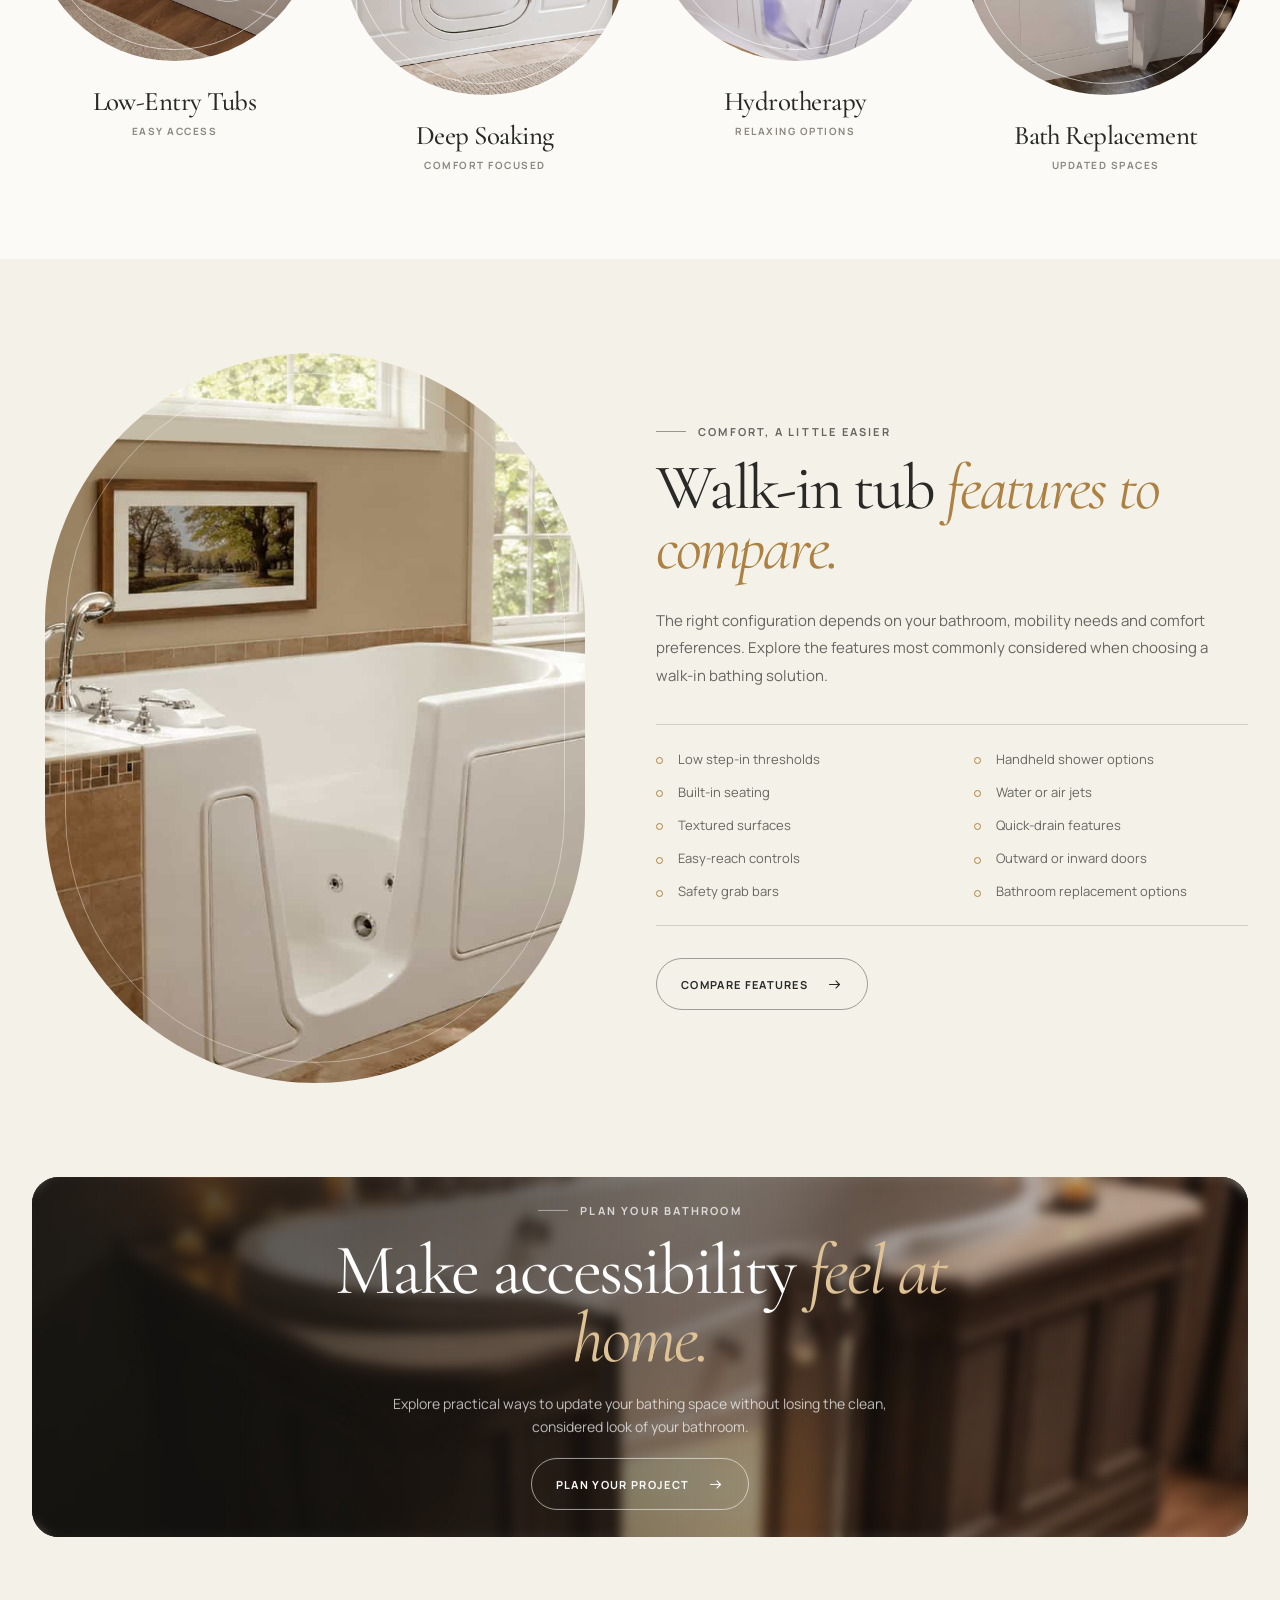
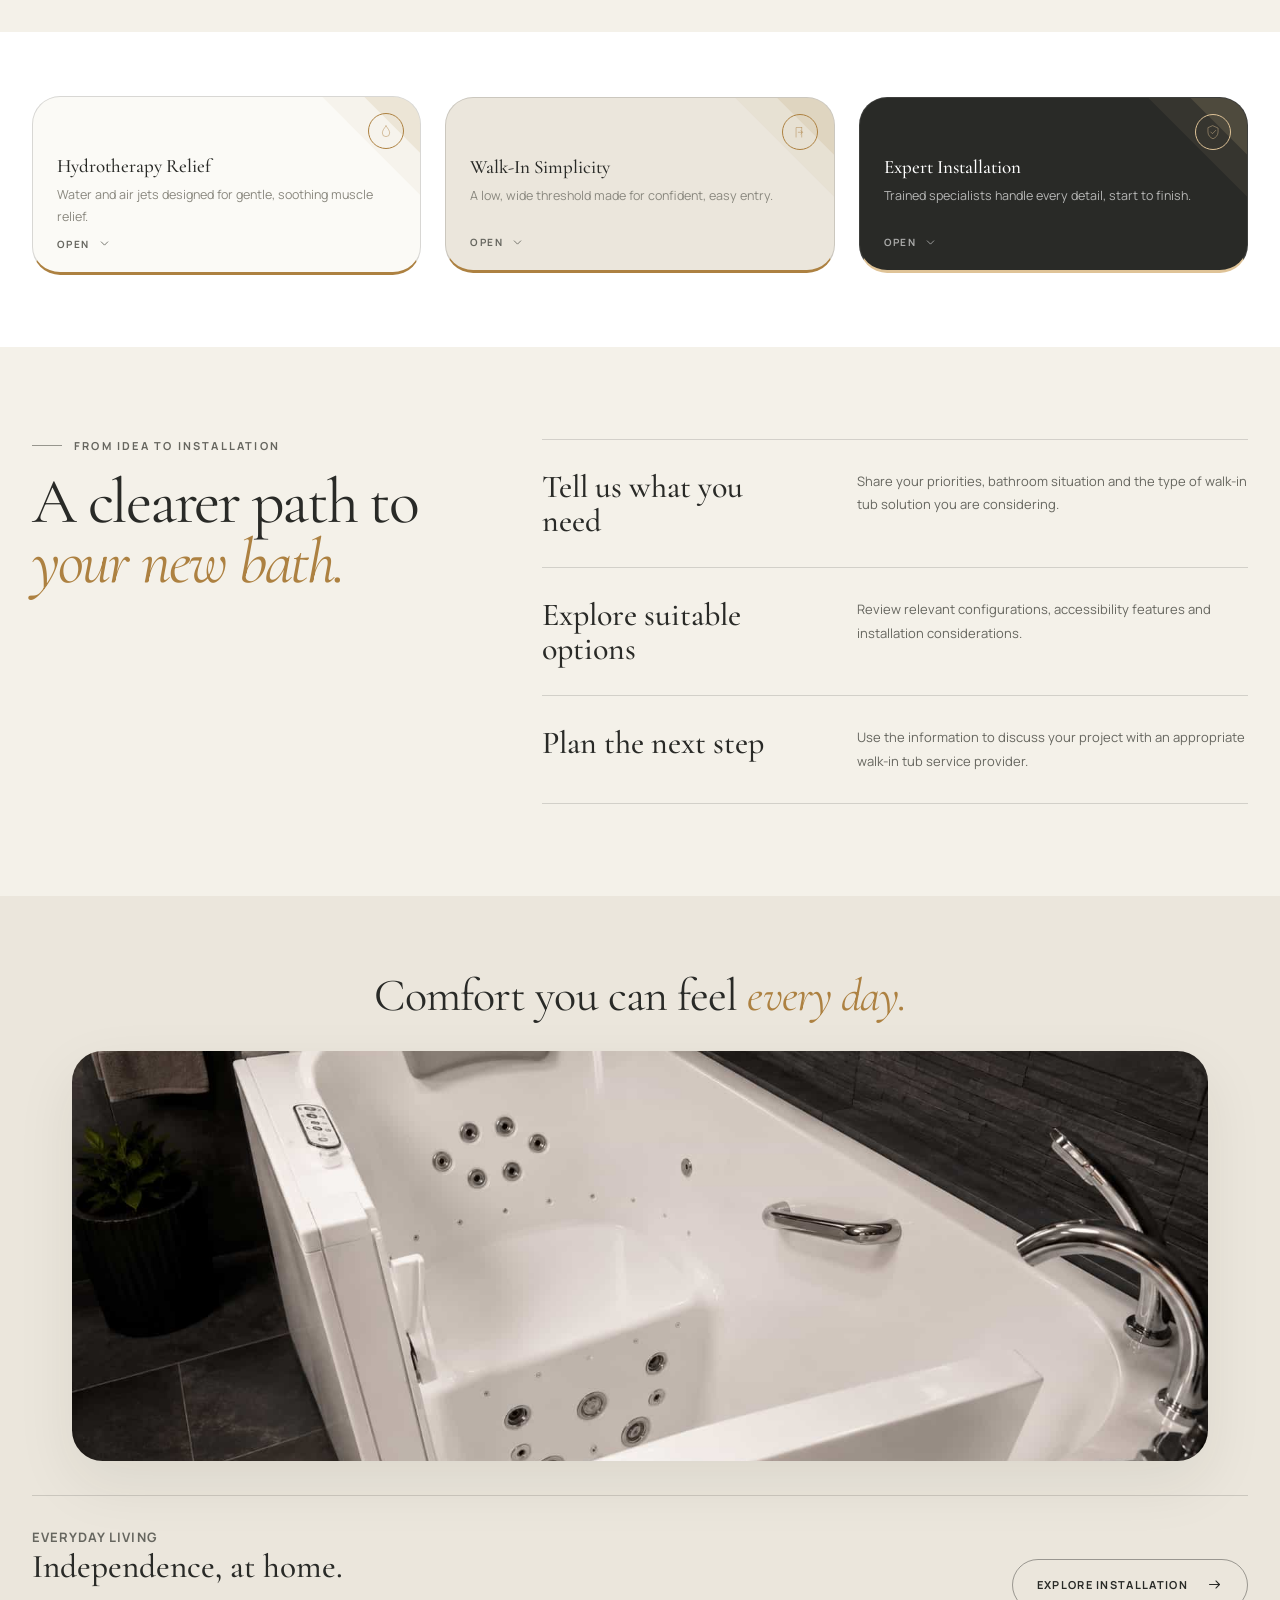
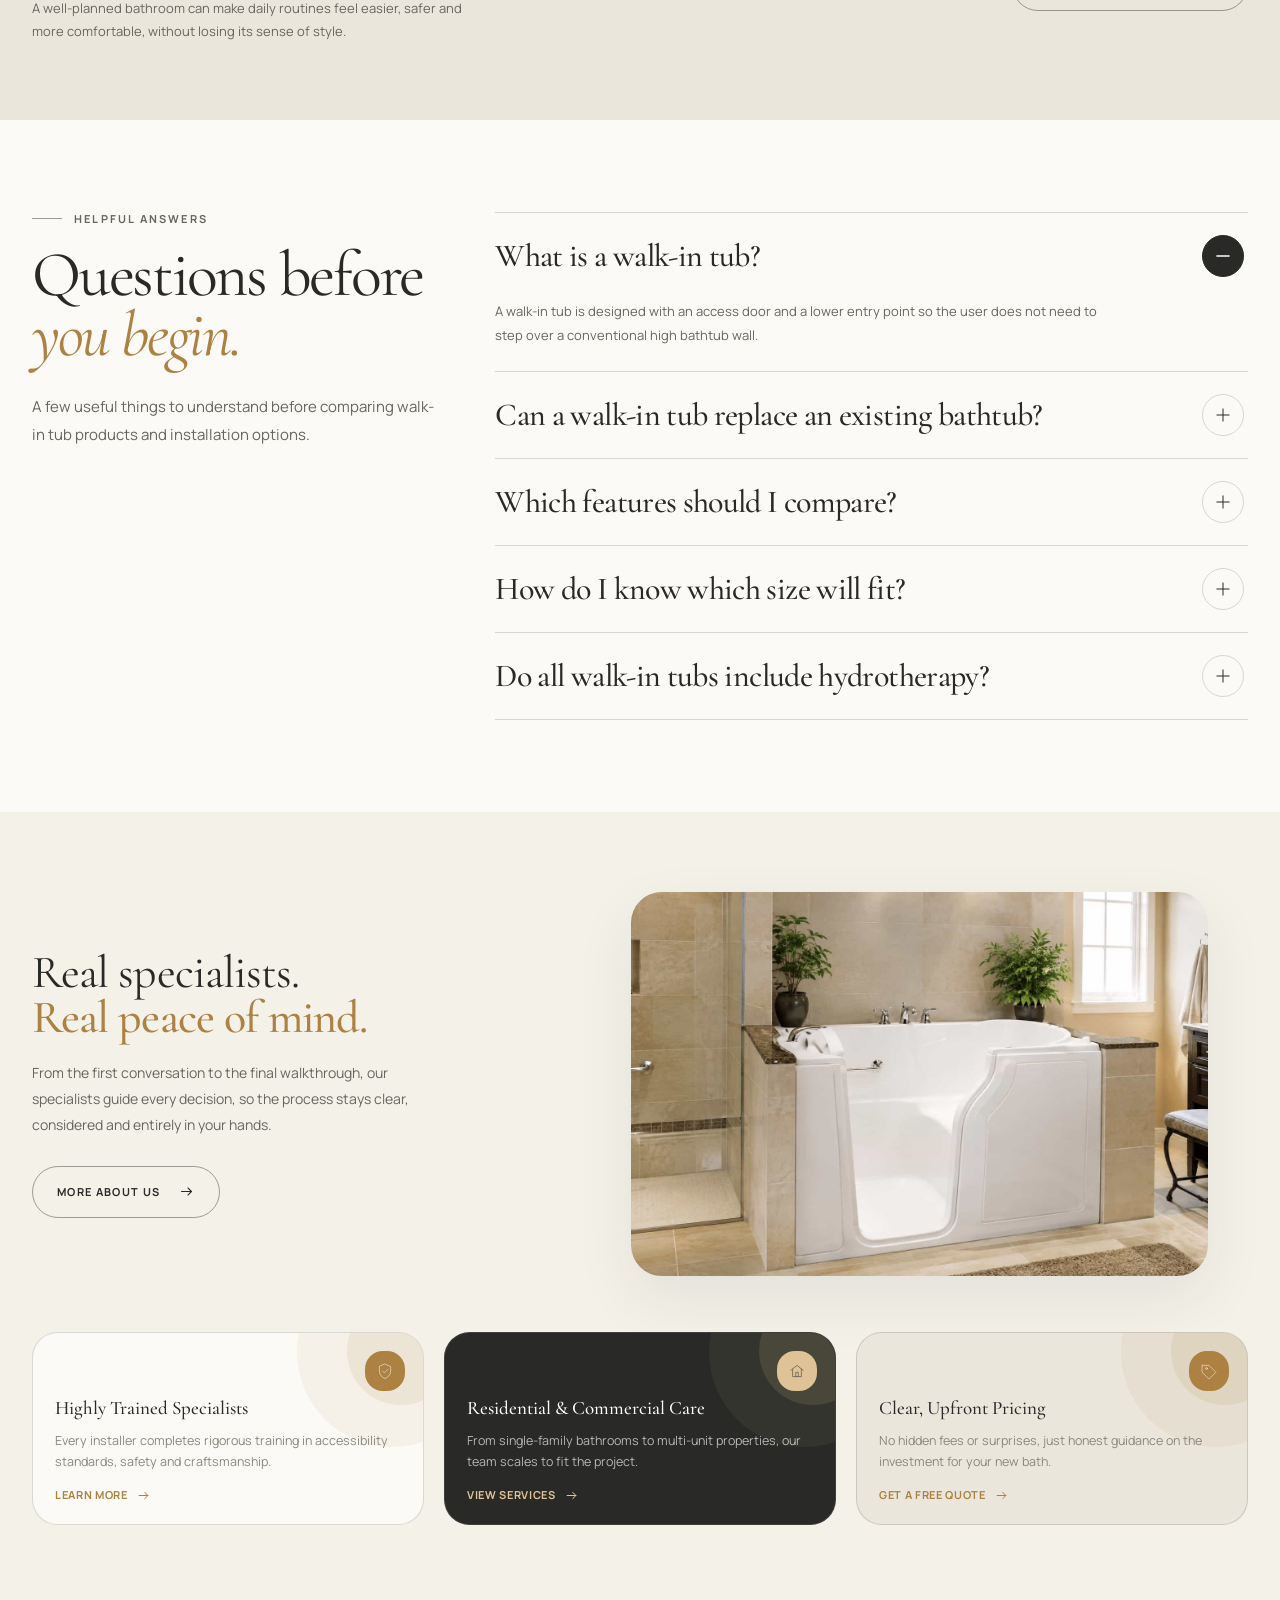
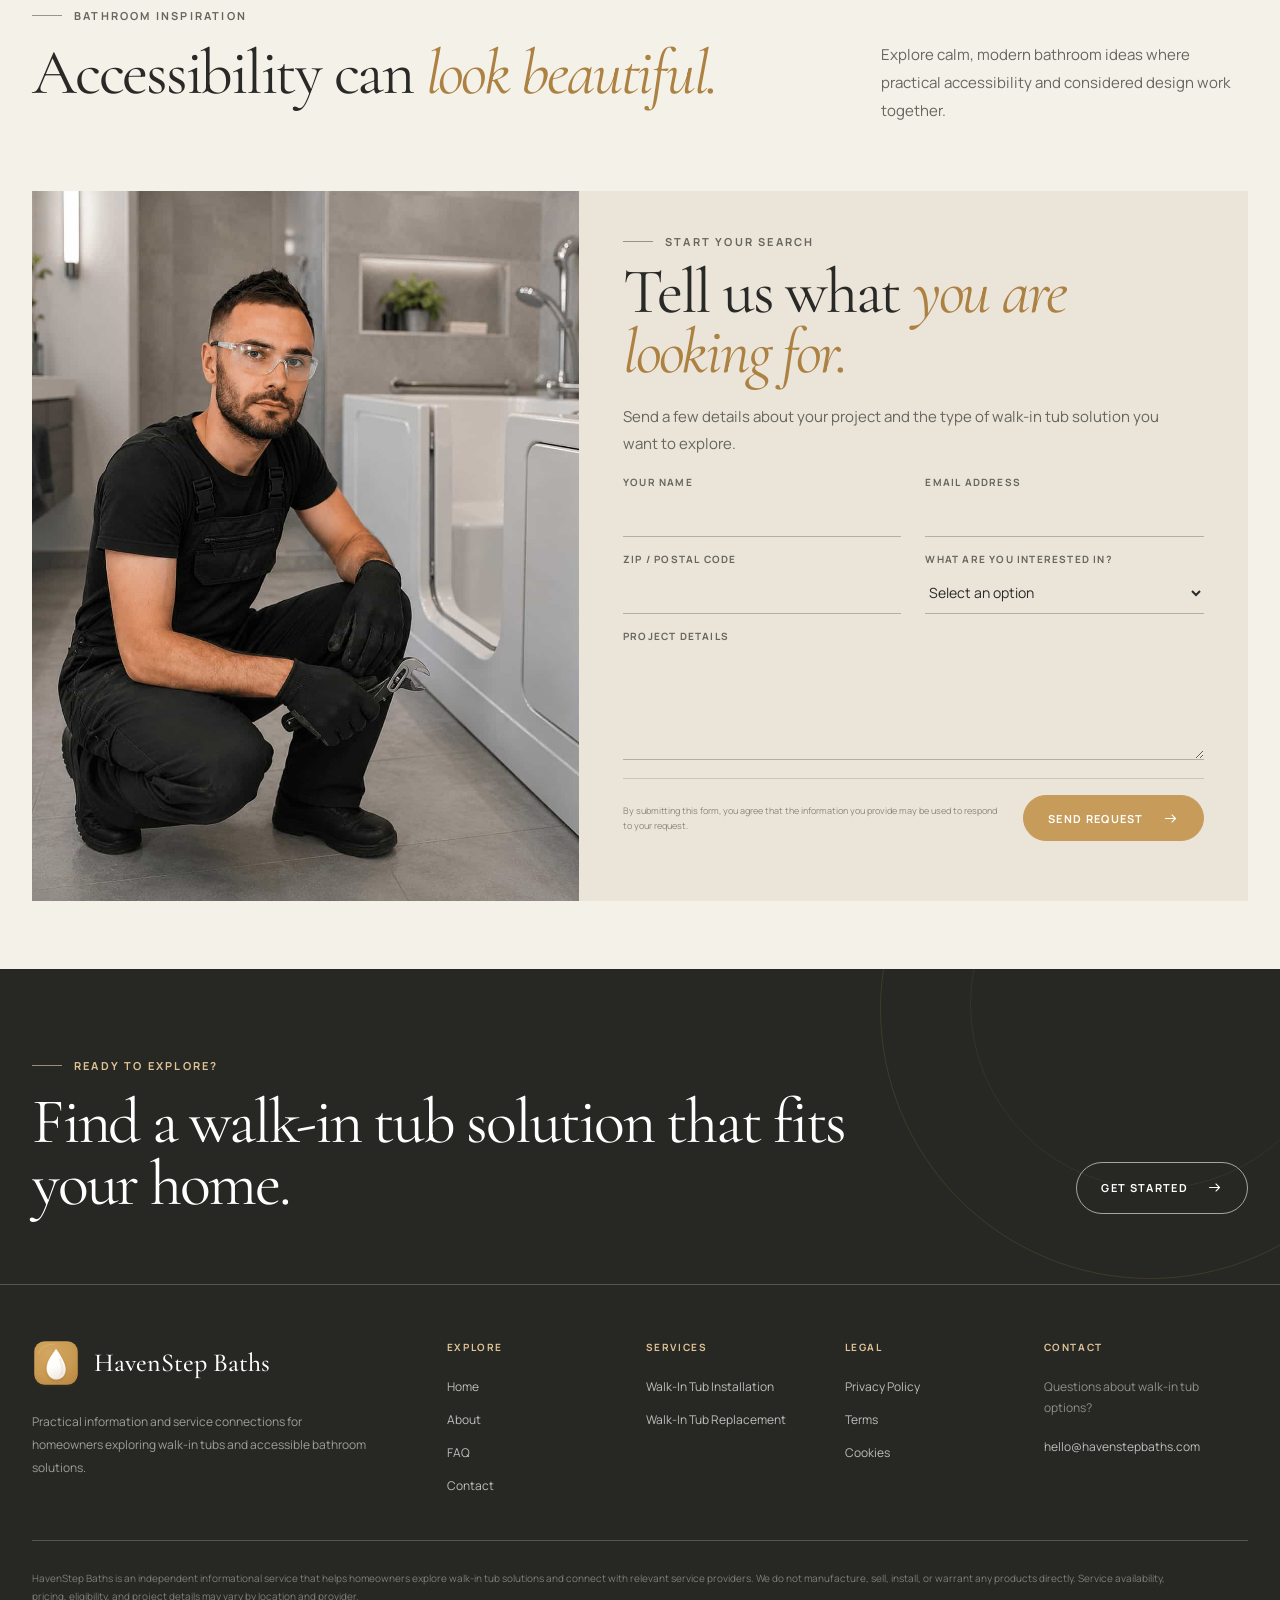
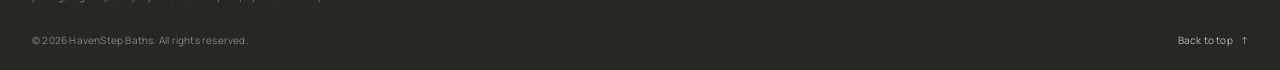
==== commit f522a52d: "!" ====
--- a/index.html
+++ b/index.html
@@ -2473,6 +2473,56 @@
 
 
     <!-- =========================================================
+         LEGAL CONFIRMATION
+    ========================================================== -->
+
+    <div
+        class="legal-confirmation"
+        id="legal-confirmation"
+        role="region"
+        aria-label="Legal confirmation"
+        data-legal-confirmation
+    >
+
+        <div class="legal-confirmation__inner">
+
+            <div class="legal-confirmation__content">
+
+                <p class="legal-confirmation__text">
+                    <span data-config="disclaimer">
+                        HavenStep Baths is an independent informational service
+                        that helps homeowners explore walk-in tub solutions and
+                        connect with relevant service providers. We do not
+                        manufacture, sell, install, or warrant any products directly.
+                        Service availability, pricing, eligibility, and project
+                        details may vary by location and provider.
+                    </span>
+                </p>
+
+                <a
+                    class="legal-confirmation__link"
+                    href="privacy-policy.html"
+                >
+                    Privacy Policy
+                </a>
+
+            </div>
+
+
+            <button
+                class="button button--gold legal-confirmation__button"
+                type="button"
+                data-legal-confirm
+            >
+                I Understand
+            </button>
+
+        </div>
+
+    </div>
+
+
+    <!-- =========================================================
          SCRIPTS
     ========================================================== -->
 
--- a/assets/css/global.css
+++ b/assets/css/global.css
@@ -2945,3 +2945,129 @@
         text-align: center;
     }
 }
+
+
+/* =========================================================
+   LEGAL CONFIRMATION
+========================================================= */
+
+.legal-confirmation {
+    position: fixed;
+    left: 50%;
+    bottom: calc(20px + env(safe-area-inset-bottom, 0px));
+    z-index: 1500;
+
+    width: min(860px, calc(100% - 48px));
+
+    opacity: 0;
+    visibility: hidden;
+
+    pointer-events: none;
+
+    transform: translate(-50%, 14px);
+
+    transition:
+        opacity 420ms ease,
+        transform 420ms cubic-bezier(0.22, 1, 0.36, 1),
+        visibility 0s linear 420ms;
+}
+
+.legal-confirmation.is-visible {
+    opacity: 1;
+    visibility: visible;
+
+    pointer-events: auto;
+
+    transform: translate(-50%, 0);
+
+    transition:
+        opacity 420ms ease,
+        transform 420ms cubic-bezier(0.22, 1, 0.36, 1),
+        visibility 0s linear 0s;
+}
+
+.legal-confirmation__inner {
+    display: flex;
+    align-items: center;
+    gap: 22px;
+
+    padding: 16px 16px 16px 26px;
+
+    border-radius: var(--radius-large);
+
+    background: #272823;
+    box-shadow: 0 14px 34px rgba(20, 19, 14, 0.2);
+}
+
+.legal-confirmation__content {
+    display: flex;
+    flex-direction: column;
+    gap: 5px;
+
+    flex: 1 1 auto;
+    min-width: 0;
+}
+
+.legal-confirmation__text {
+    display: -webkit-box;
+    overflow: hidden;
+
+    max-width: 640px;
+
+    color: rgba(255, 255, 255, 0.8);
+
+    font-size: 12.5px;
+    line-height: 1.6;
+
+    -webkit-line-clamp: 2;
+    -webkit-box-orient: vertical;
+}
+
+.legal-confirmation__link {
+    width: fit-content;
+
+    color: var(--color-gold-soft);
+
+    font-size: 11px;
+    font-weight: 700;
+    line-height: 1;
+    letter-spacing: 0.06em;
+    text-transform: uppercase;
+
+    transition: color var(--transition-fast);
+}
+
+.legal-confirmation__link:hover {
+    color: var(--color-white);
+}
+
+.legal-confirmation__button {
+    flex-shrink: 0;
+
+    min-height: 44px;
+    padding: 0 24px;
+
+    font-size: 10px;
+}
+
+
+@media (max-width: 640px) {
+    .legal-confirmation {
+        bottom: calc(12px + env(safe-area-inset-bottom, 0px));
+
+        width: calc(100% - 24px);
+    }
+
+    .legal-confirmation__inner {
+        flex-direction: column;
+        align-items: stretch;
+
+        gap: 14px;
+
+        padding: 16px 18px;
+    }
+
+    .legal-confirmation__button {
+        width: 100%;
+    }
+}
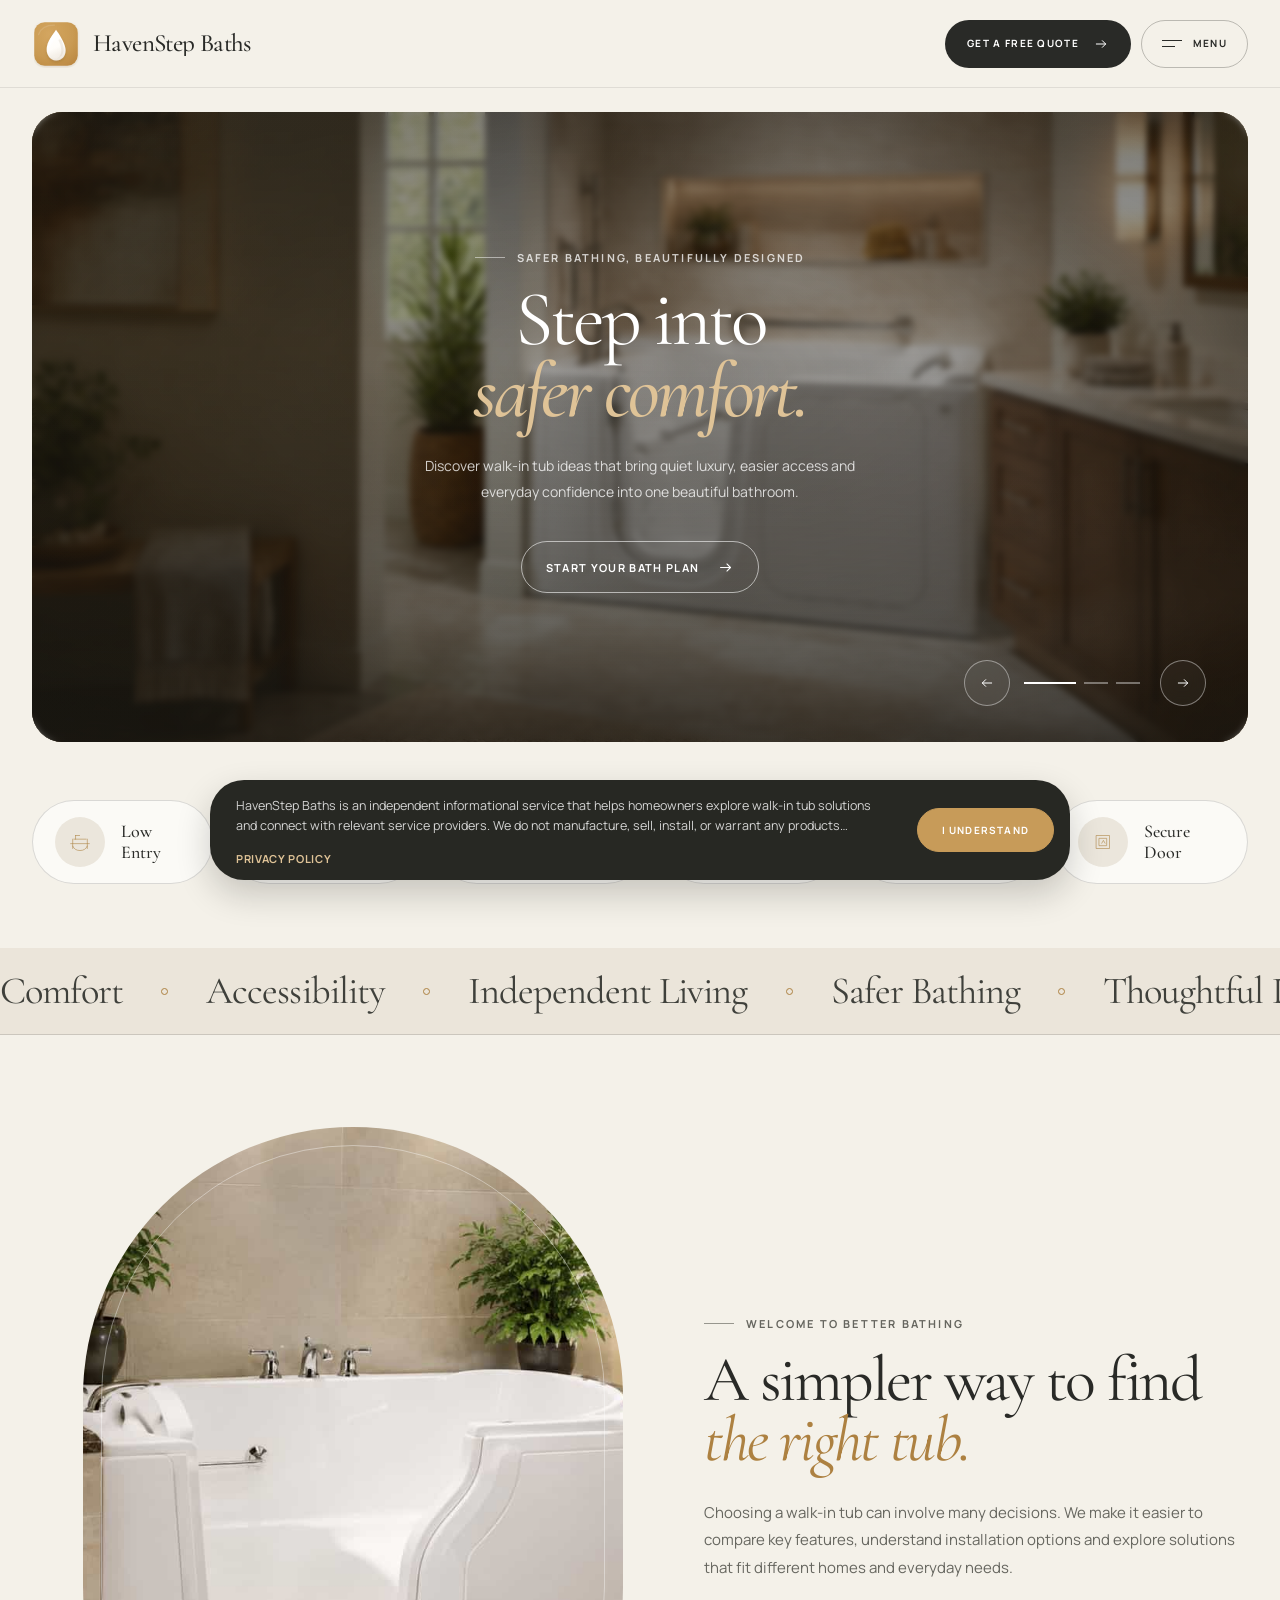
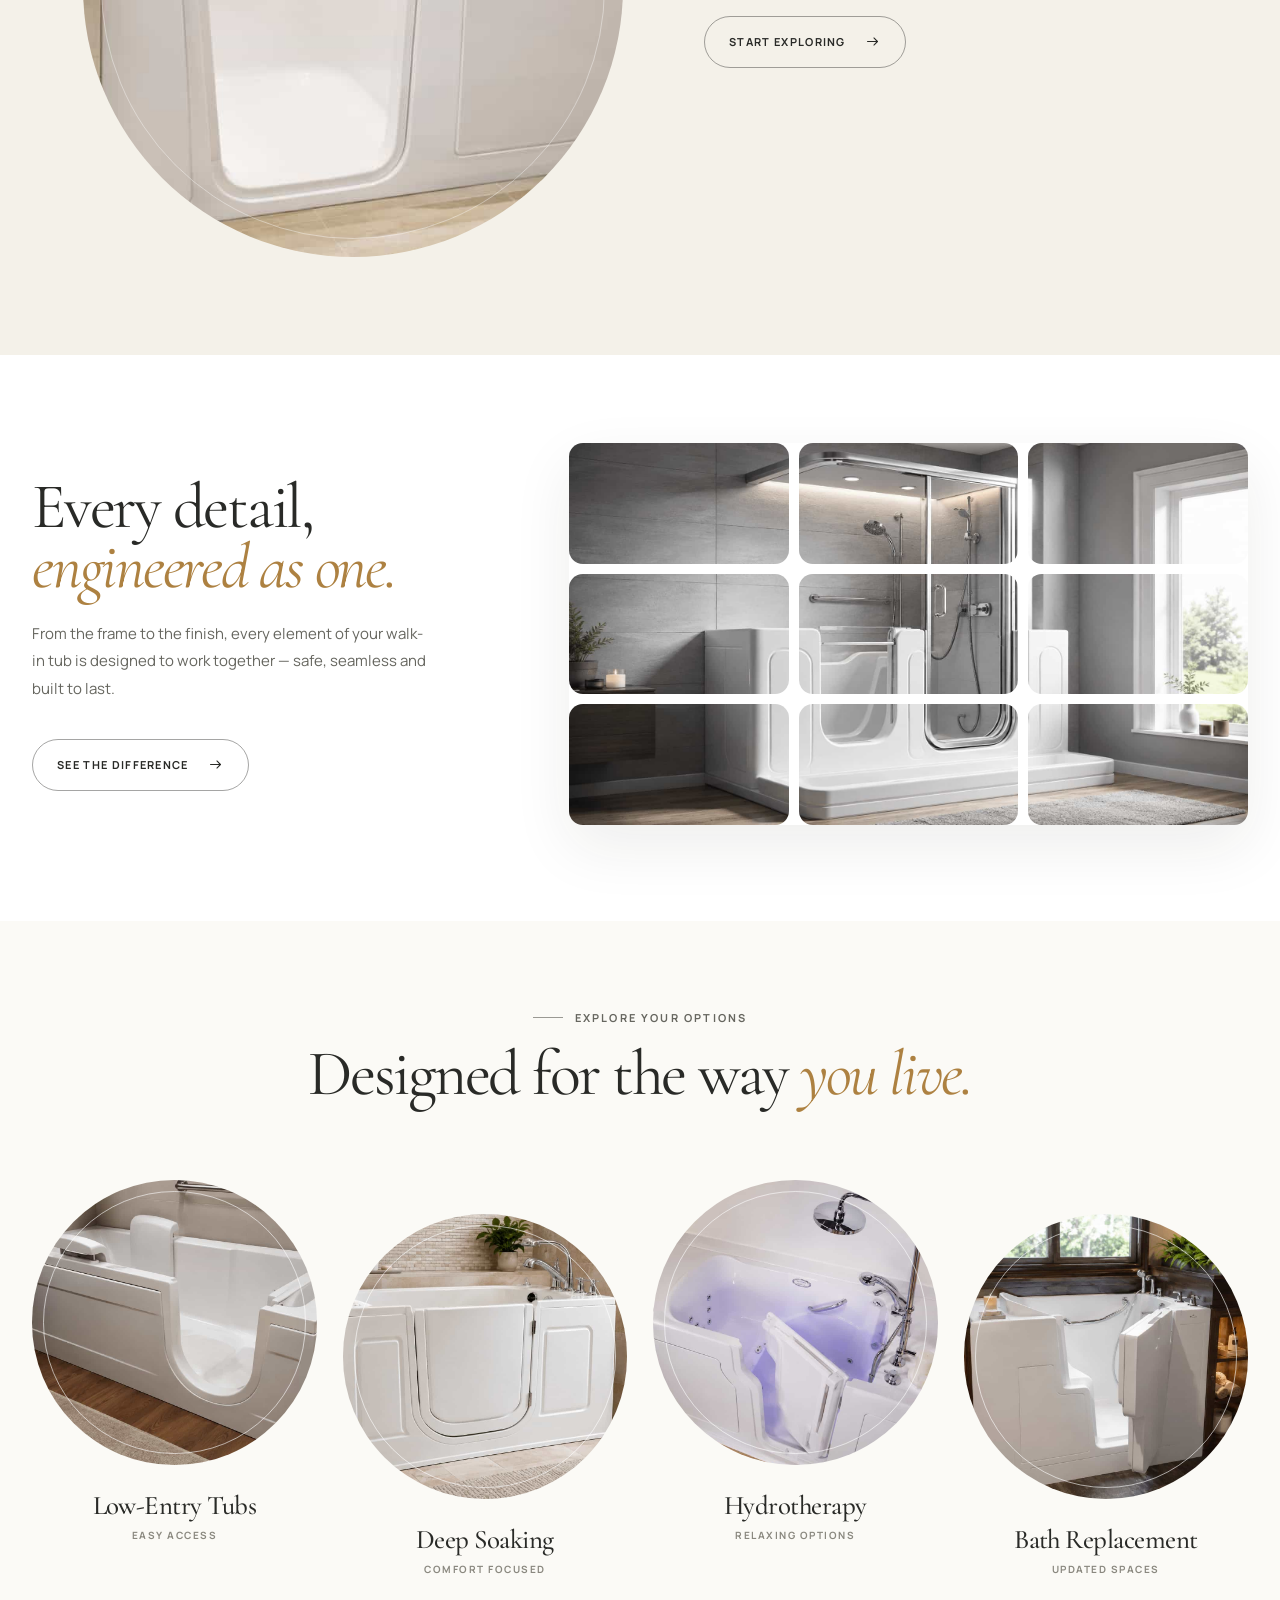
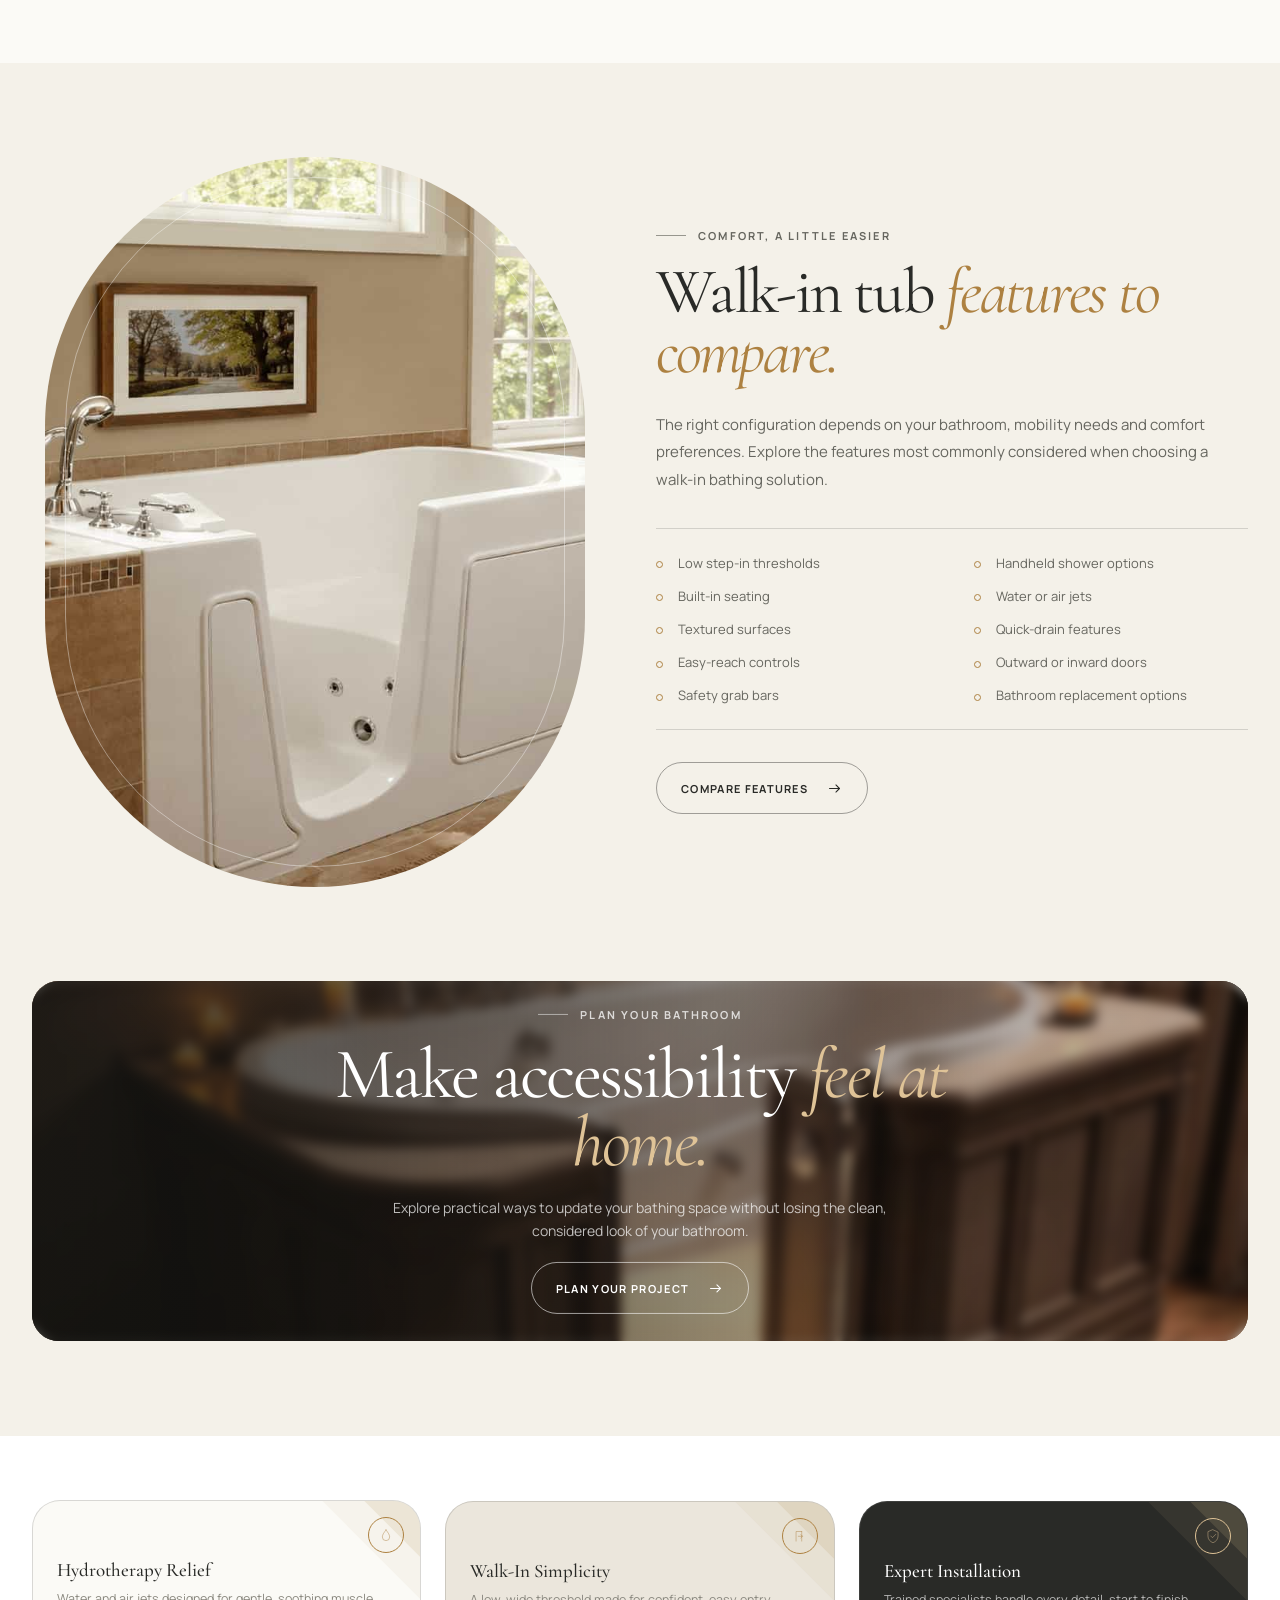
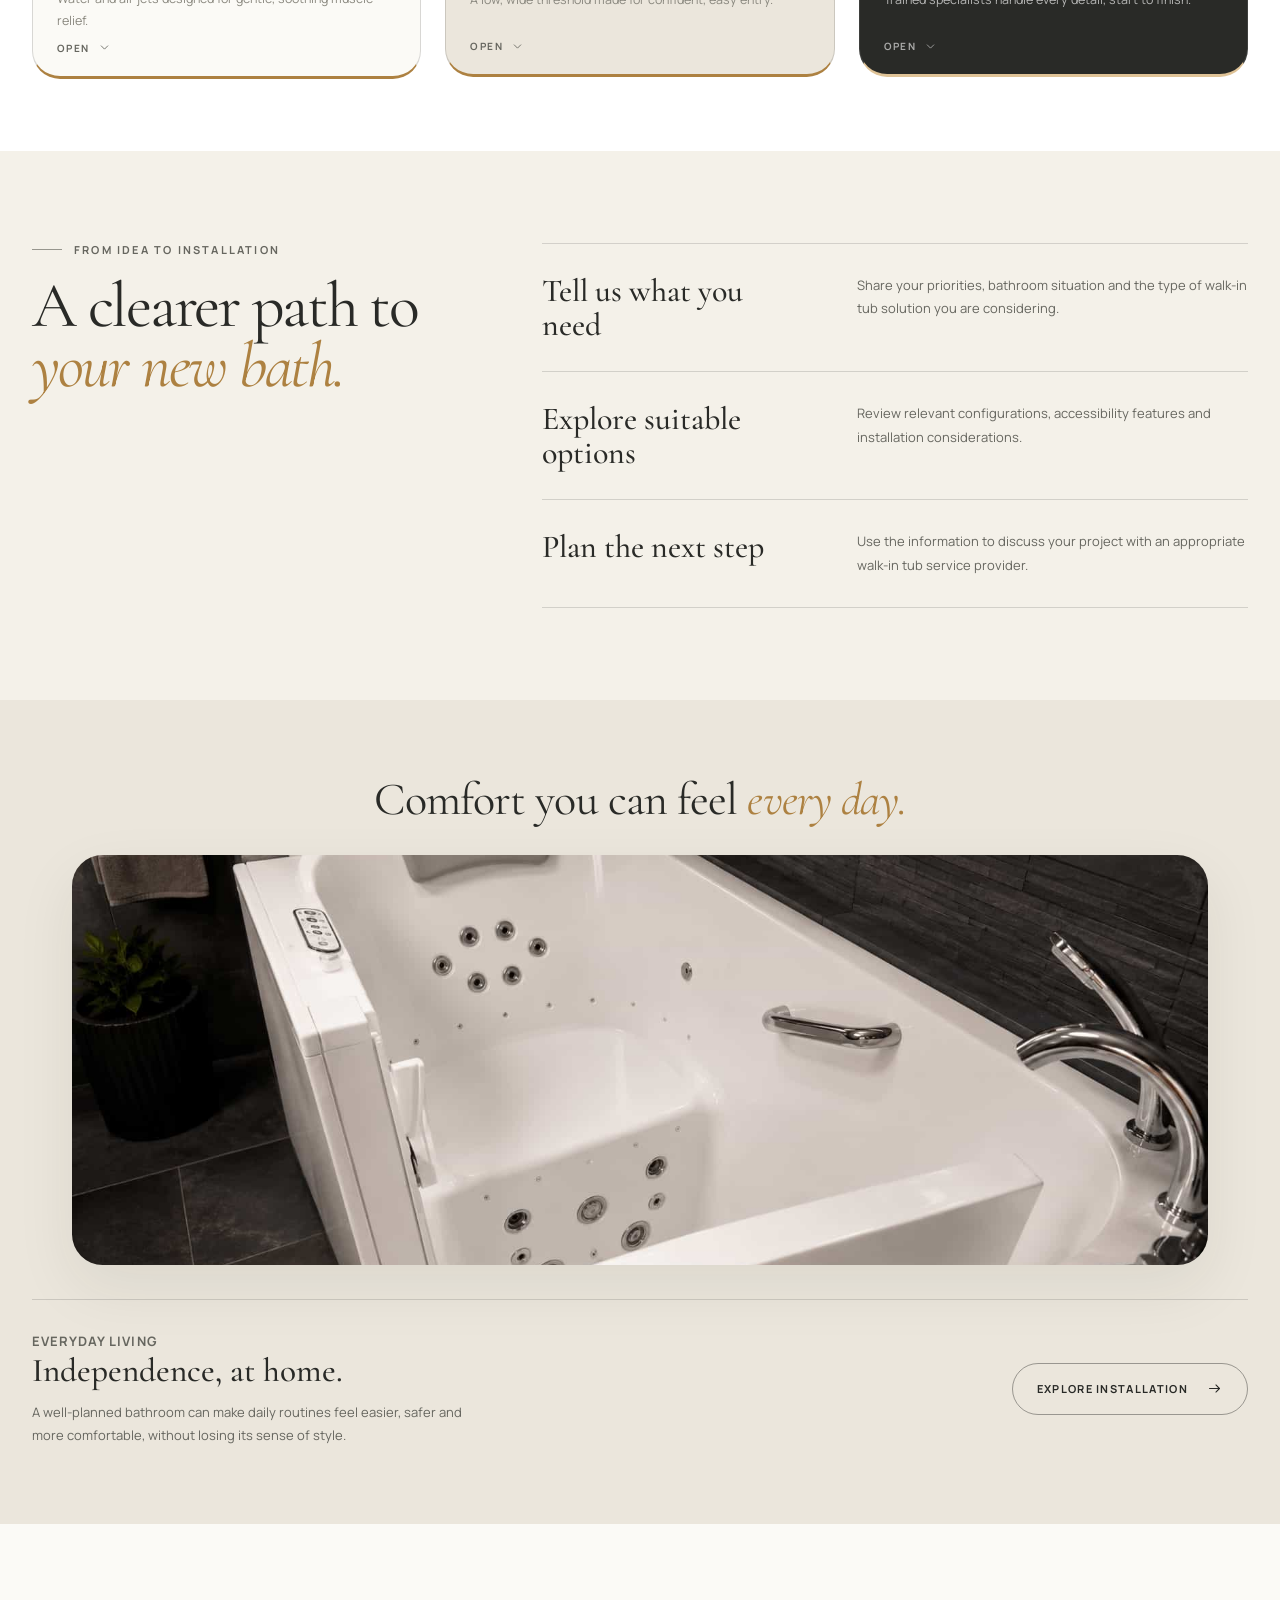
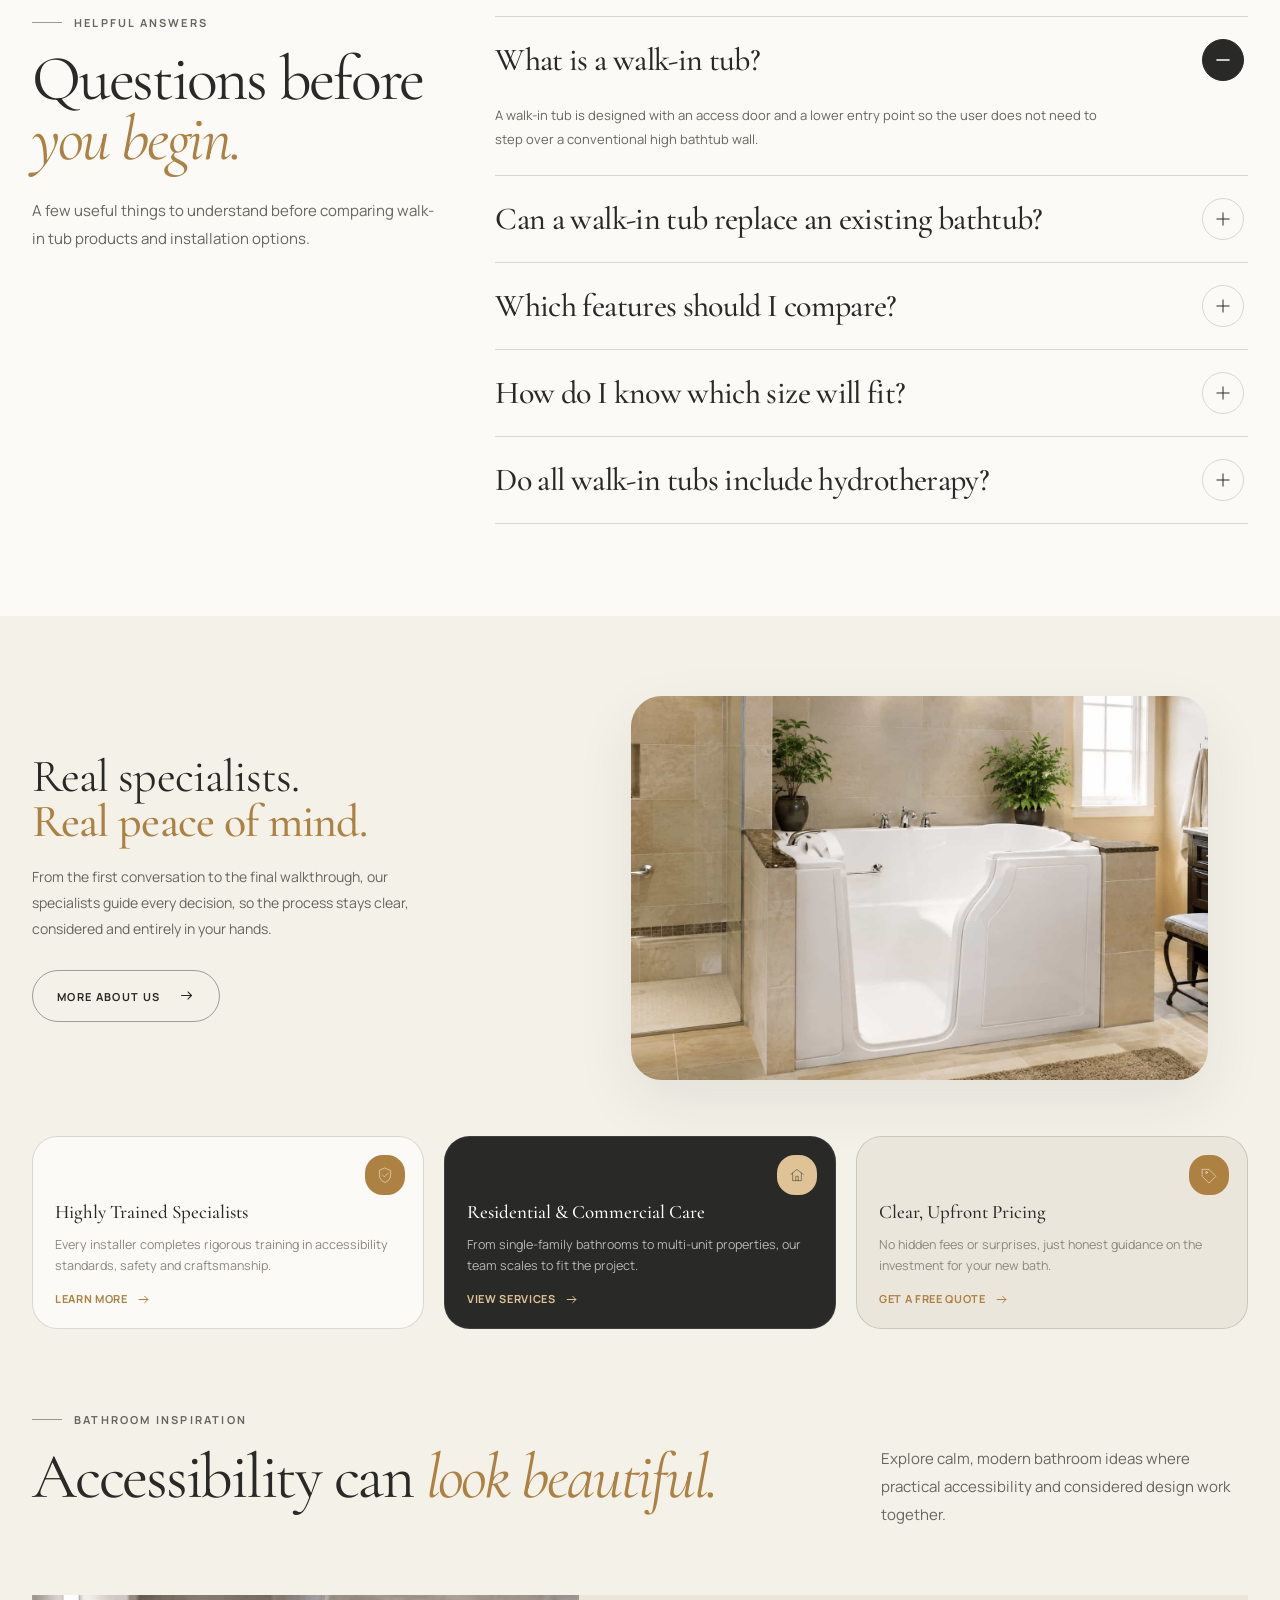
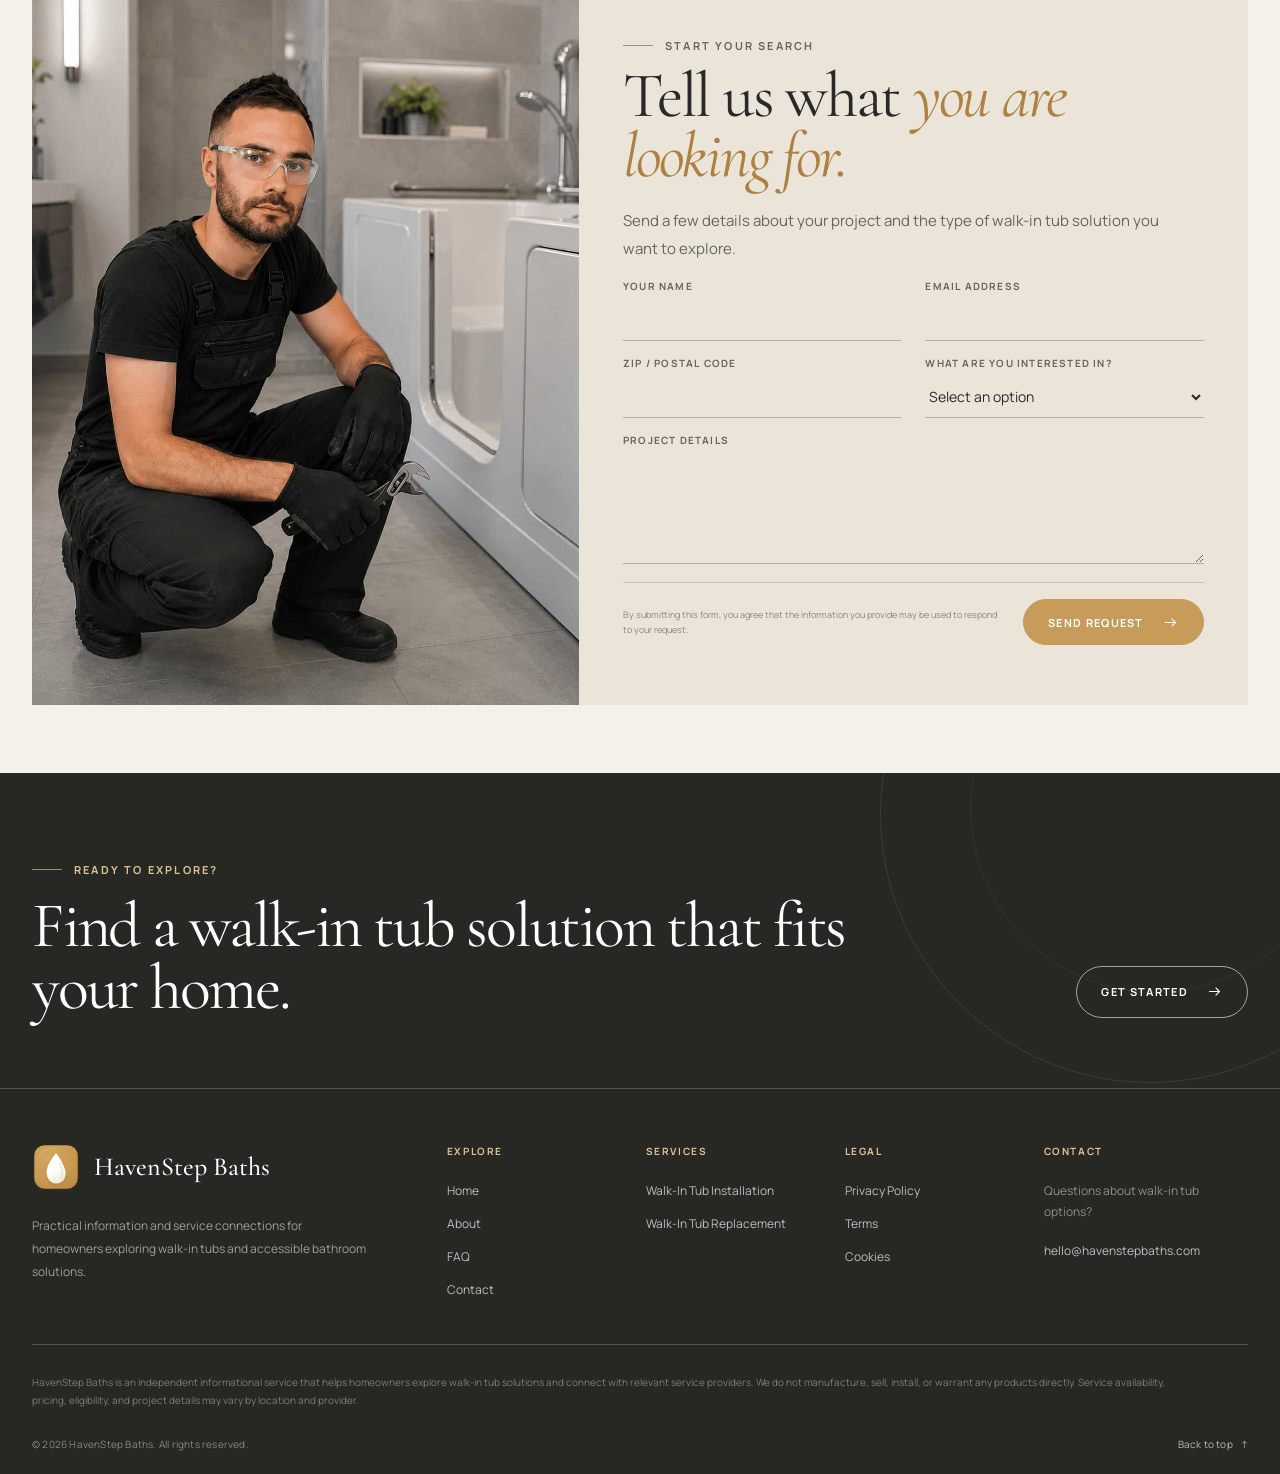
==== commit 7542dd1f: "+" ====
--- a/index.html
+++ b/index.html
@@ -13,14 +13,13 @@
         content="Explore walk-in tub options, accessibility features, installation solutions and practical guidance for a safer, more comfortable bathroom."
     >
 
-    <title>HavenStep Baths | Walk-In Tub Solutions</title>
+    <title></title>
 
     <link
         id="site-favicon"
         rel="icon"
         type="image/svg+xml"
         sizes="any"
-        href="assets/images/favicon.svg"
     >
 
     <link rel="preconnect" href="https://fonts.googleapis.com">
@@ -34,11 +33,6 @@
     <link
         rel="stylesheet"
         href="assets/vendor/swiper-bundle.min.css"
-    >
-
-    <link
-        rel="stylesheet"
-        href="assets/vendor/aos.css"
     >
 
     <link
@@ -68,7 +62,6 @@
             >
                 <img
                     class="site-brand__logo"
-                    src="assets/images/logo.svg"
                     alt=""
                     width="52"
                     height="52"
@@ -78,9 +71,7 @@
                 <span
                     class="site-brand__name"
                     data-config="companyName"
-                >
-                    HavenStep Baths
-                </span>
+                ></span>
             </a>
 
             <div class="site-header__actions">
@@ -154,16 +145,13 @@
                     href="index.html"
                 >
                     <img
-                        src="assets/images/logo.svg"
                         alt=""
                         width="48"
                         height="48"
                         data-config-src="logo"
                     >
 
-                    <span data-config="companyName">
-                        HavenStep Baths
-                    </span>
+                    <span data-config="companyName"></span>
                 </a>
 
                 <button
@@ -213,12 +201,10 @@
 
                 <a
                     class="site-menu__email"
-                    href="mailto:hello@havenstepbaths.com"
+                    href=""
                     data-config-href="email"
                     data-config="email"
-                >
-                    hello@havenstepbaths.com
-                </a>
+                ></a>
 
             </div>
 
@@ -258,7 +244,6 @@
 
                                 <p
                                     class="section-eyebrow section-eyebrow--light"
-                                    data-aos="fade-up"
                                 >
                                     Safer Bathing, Beautifully Designed
                                 </p>
@@ -266,8 +251,6 @@
                                 <h1
                                     class="hero-slide__title"
                                     id="hero-title"
-                                    data-aos="fade-up"
-                                    data-aos-delay="80"
                                 >
                                     Step into
                                     <em>safer comfort.</em>
@@ -275,8 +258,6 @@
 
                                 <p
                                     class="hero-slide__text"
-                                    data-aos="fade-up"
-                                    data-aos-delay="150"
                                 >
                                     Discover walk-in tub ideas that bring quiet
                                     luxury, easier access and everyday confidence
@@ -285,8 +266,6 @@
 
                                 <div
                                     class="hero-slide__actions"
-                                    data-aos="fade-up"
-                                    data-aos-delay="220"
                                 >
                                     <button
                                         class="button button--outline-light"
@@ -326,15 +305,12 @@
 
                                 <p
                                     class="section-eyebrow section-eyebrow--light"
-                                    data-aos="fade-up"
                                 >
                                     Safer Bathing, Beautifully Designed
                                 </p>
 
                                 <h2
                                     class="hero-slide__title"
-                                    data-aos="fade-up"
-                                    data-aos-delay="80"
                                 >
                                     Comfort with
                                     <em>every step.</em>
@@ -342,8 +318,6 @@
 
                                 <p
                                     class="hero-slide__text"
-                                    data-aos="fade-up"
-                                    data-aos-delay="150"
                                 >
                                     Explore walk-in tub solutions created to make
                                     daily bathing easier, safer and more comfortable.
@@ -351,8 +325,6 @@
 
                                 <div
                                     class="hero-slide__actions"
-                                    data-aos="fade-up"
-                                    data-aos-delay="220"
                                 >
                                     <button
                                         class="button button--outline-light"
@@ -485,7 +457,6 @@
 
                     <article
                         class="quick-feature"
-                        data-aos="fade-up"
                     >
                         <span class="quick-feature__icon" aria-hidden="true">
                             <svg viewBox="0 0 64 64">
@@ -505,8 +476,6 @@
 
                     <article
                         class="quick-feature"
-                        data-aos="fade-up"
-                        data-aos-delay="60"
                     >
                         <span class="quick-feature__icon" aria-hidden="true">
                             <svg viewBox="0 0 64 64">
@@ -524,8 +493,6 @@
 
                     <article
                         class="quick-feature"
-                        data-aos="fade-up"
-                        data-aos-delay="120"
                     >
                         <span class="quick-feature__icon" aria-hidden="true">
                             <svg viewBox="0 0 64 64">
@@ -545,8 +512,6 @@
 
                     <article
                         class="quick-feature"
-                        data-aos="fade-up"
-                        data-aos-delay="180"
                     >
                         <span class="quick-feature__icon" aria-hidden="true">
                             <svg viewBox="0 0 64 64">
@@ -564,8 +529,6 @@
 
                     <article
                         class="quick-feature"
-                        data-aos="fade-up"
-                        data-aos-delay="240"
                     >
                         <span class="quick-feature__icon" aria-hidden="true">
                             <svg viewBox="0 0 64 64">
@@ -583,8 +546,6 @@
 
                     <article
                         class="quick-feature"
-                        data-aos="fade-up"
-                        data-aos-delay="300"
                     >
                         <span class="quick-feature__icon" aria-hidden="true">
                             <svg viewBox="0 0 64 64">
@@ -666,7 +627,6 @@
 
                 <div
                     class="about__media"
-                    data-aos="fade-right"
                 >
                     <div class="about__arch">
                         <img
@@ -680,7 +640,6 @@
 
                 <div
                     class="about__content"
-                    data-aos="fade-left"
                 >
 
                     <p class="section-eyebrow">
@@ -813,7 +772,6 @@
 
                 <header
                     class="section-heading section-heading--center"
-                    data-aos="fade-up"
                 >
                     <p class="section-eyebrow">
                         Explore Your Options
@@ -834,7 +792,6 @@
                     <a
                         class="solution-card"
                         href="walk-in-tub-installation.html"
-                        data-aos="fade-up"
                     >
                         <div class="solution-card__image">
                             <img
@@ -852,8 +809,6 @@
                     <a
                         class="solution-card"
                         href="walk-in-tub-installation.html"
-                        data-aos="fade-up"
-                        data-aos-delay="80"
                     >
                         <div class="solution-card__image">
                             <img
@@ -871,8 +826,6 @@
                     <a
                         class="solution-card"
                         href="walk-in-tub-installation.html"
-                        data-aos="fade-up"
-                        data-aos-delay="160"
                     >
                         <div class="solution-card__image">
                             <img
@@ -890,8 +843,6 @@
                     <a
                         class="solution-card"
                         href="walk-in-tub-replacement.html"
-                        data-aos="fade-up"
-                        data-aos-delay="240"
                     >
                         <div class="solution-card__image">
                             <img
@@ -922,7 +873,6 @@
 
                 <div
                     class="options__media"
-                    data-aos="fade-right"
                 >
                     <div class="options__arch">
                         <img
@@ -936,7 +886,6 @@
 
                 <div
                     class="options__content"
-                    data-aos="fade-left"
                 >
 
                     <p class="section-eyebrow">
@@ -1030,7 +979,6 @@
 
                 <div
                     class="parallax-showcase__content"
-                    data-aos="fade-up"
                 >
 
                     <p class="section-eyebrow section-eyebrow--light">
@@ -1089,7 +1037,6 @@
                     <button
                         class="flip-card"
                         type="button"
-                        data-aos="fade-up"
                     >
                         <div class="flip-card__inner">
 
@@ -1138,8 +1085,6 @@
                     <button
                         class="flip-card flip-card--tint"
                         type="button"
-                        data-aos="fade-up"
-                        data-aos-delay="80"
                     >
                         <div class="flip-card__inner">
 
@@ -1191,8 +1136,6 @@
                     <button
                         class="flip-card flip-card--dark"
                         type="button"
-                        data-aos="fade-up"
-                        data-aos-delay="160"
                     >
                         <div class="flip-card__inner">
 
@@ -1256,7 +1199,7 @@
 
             <div class="process__inner site-container">
 
-                <div class="process__heading" data-aos="fade-right">
+                <div class="process__heading">
 
                     <p class="section-eyebrow">
                         From Idea to Installation
@@ -1277,7 +1220,6 @@
 
                     <article
                         class="process-step"
-                        data-aos="fade-up"
                     >
                         <h3>Tell us what you need</h3>
 
@@ -1290,8 +1232,6 @@
 
                     <article
                         class="process-step"
-                        data-aos="fade-up"
-                        data-aos-delay="100"
                     >
                         <h3>Explore suitable options</h3>
 
@@ -1304,8 +1244,6 @@
 
                     <article
                         class="process-step"
-                        data-aos="fade-up"
-                        data-aos-delay="200"
                     >
                         <h3>Plan the next step</h3>
 
@@ -1335,7 +1273,6 @@
 
                 <div
                     class="editorial-feature__heading"
-                    data-aos="fade-up"
                 >
 
                     <h2
@@ -1351,8 +1288,6 @@
 
                 <figure
                     class="editorial-feature__media"
-                    data-aos="fade-up"
-                    data-aos-delay="80"
                 >
                     <img
                         src="assets/images/card-13.jpg"
@@ -1364,8 +1299,6 @@
 
                 <div
                     class="editorial-feature__content"
-                    data-aos="fade-up"
-                    data-aos-delay="140"
                 >
 
                     <div class="editorial-feature__text">
@@ -1418,7 +1351,6 @@
 
                 <div
                     class="faq__intro"
-                    data-aos="fade-right"
                 >
 
                     <p class="section-eyebrow">
@@ -1444,7 +1376,6 @@
                 <div
                     class="accordion"
                     data-accordion
-                    data-aos="fade-left"
                 >
 
                     <article class="accordion-item is-open">
@@ -1621,7 +1552,6 @@
 
                     <div
                         class="expertise-panel__content"
-                        data-aos="fade-right"
                     >
 
                         <h2
@@ -1659,7 +1589,6 @@
 
                     <figure
                         class="expertise-panel__media"
-                        data-aos="fade-left"
                     >
                         <img
                             src="assets/images/card-11.jpg"
@@ -1675,7 +1604,6 @@
 
                     <article
                         class="expertise-card"
-                        data-aos="fade-up"
                     >
                         <span class="expertise-card__icon" aria-hidden="true">
                             <svg viewBox="0 0 64 64">
@@ -1707,8 +1635,6 @@
 
                     <article
                         class="expertise-card expertise-card--dark"
-                        data-aos="fade-up"
-                        data-aos-delay="80"
                     >
                         <span class="expertise-card__icon" aria-hidden="true">
                             <svg viewBox="0 0 64 64">
@@ -1744,8 +1670,6 @@
 
                     <article
                         class="expertise-card expertise-card--tint"
-                        data-aos="fade-up"
-                        data-aos-delay="160"
                     >
                         <span class="expertise-card__icon" aria-hidden="true">
                             <svg viewBox="0 0 64 64">
@@ -1798,7 +1722,6 @@
 
                 <header
                     class="section-heading section-heading--split"
-                    data-aos="fade-up"
                 >
 
                     <div>
@@ -1918,7 +1841,6 @@
 
                 <div
                     class="contact__media"
-                    data-aos="fade-right"
                 >
                     <img
                         src="assets/images/card-14.jpg"
@@ -1930,7 +1852,6 @@
 
                 <div
                     class="contact__content"
-                    data-aos="fade-left"
                 >
 
                     <p class="section-eyebrow">
@@ -2154,16 +2075,13 @@
                         href="index.html"
                     >
                         <img
-                            src="assets/images/logo.svg"
                             alt=""
                             width="54"
                             height="54"
                             data-config-src="logo"
                         >
 
-                        <span data-config="companyName">
-                            HavenStep Baths
-                        </span>
+                        <span data-config="companyName"></span>
                     </a>
 
                     <p>
@@ -2236,12 +2154,10 @@
                     </p>
 
                     <a
-                        href="mailto:hello@havenstepbaths.com"
+                        href=""
                         data-config-href="email"
                         data-config="email"
-                    >
-                        hello@havenstepbaths.com
-                    </a>
+                    ></a>
 
                 </div>
 
@@ -2253,14 +2169,7 @@
                 <p
                     class="site-footer__disclaimer"
                     data-config="disclaimer"
-                >
-                    HavenStep Baths is an independent informational service
-                    that helps homeowners explore walk-in tub solutions and
-                    connect with relevant service providers. We do not
-                    manufacture, sell, install, or warrant any products directly.
-                    Service availability, pricing, eligibility, and project
-                    details may vary by location and provider.
-                </p>
+                ></p>
 
 
                 <div class="site-footer__copyright">
@@ -2268,9 +2177,7 @@
                     <p>
                         ©
                         <span data-current-year></span>
-                        <span data-config="companyName">
-                            HavenStep Baths
-                        </span>.
+                        <span data-config="companyName"></span>.
                         All rights reserved.
                     </p>
 
@@ -2489,14 +2396,7 @@
             <div class="legal-confirmation__content">
 
                 <p class="legal-confirmation__text">
-                    <span data-config="disclaimer">
-                        HavenStep Baths is an independent informational service
-                        that helps homeowners explore walk-in tub solutions and
-                        connect with relevant service providers. We do not
-                        manufacture, sell, install, or warrant any products directly.
-                        Service availability, pricing, eligibility, and project
-                        details may vary by location and provider.
-                    </span>
+                    <span data-config="disclaimer"></span>
                 </p>
 
                 <a
@@ -2529,7 +2429,6 @@
     <script src="config/config.js"></script>
 
     <script src="assets/vendor/swiper-bundle.min.js"></script>
-    <script src="assets/vendor/aos.js"></script>
 
     <script src="assets/js/global.js"></script>
     <script src="assets/js/index.js"></script>
--- a/assets/css/global.css
+++ b/assets/css/global.css
@@ -1449,23 +1449,39 @@
 
 
 /* =========================================================
-   AOS SAFETY
+   REVEAL
 ========================================================= */
 
-[data-aos] {
-    max-width: 100%;
-    min-width: 0;
-
-    backface-visibility: hidden;
-    transform-style: preserve-3d;
-}
-
-[data-aos=fade-right] {
-    transform: translate3d(0, 24px, 0);
-}
-
-[data-aos=fade-left] {
-    transform: translate3d(0, 24px, 0);
+.reveal {
+    opacity: 0;
+    transform: translate3d(0, 18px, 0);
+    transition:
+        opacity 560ms cubic-bezier(0.22, 1, 0.36, 1),
+        transform 560ms cubic-bezier(0.22, 1, 0.36, 1);
+    transition-delay: var(--reveal-delay, 0ms);
+}
+
+.reveal.is-reveal-ready {
+    will-change: opacity, transform;
+}
+
+.reveal.is-visible {
+    opacity: 1;
+    transform: translate3d(0, 0, 0);
+}
+
+@media (max-width: 767px) {
+    .reveal {
+        transition-delay: 0ms;
+    }
+}
+
+@media (prefers-reduced-motion: reduce) {
+    .reveal {
+        opacity: 1;
+        transform: none;
+        transition: none;
+    }
 }
 
 
@@ -1500,6 +1516,75 @@
 }
 
 
+@media (max-width: 1024px) {
+    h1,
+    h2,
+    .section-title,
+    .modal__top h2,
+    .site-footer__cta h2 {
+        max-width: min(100%, 850px);
+        margin-inline: auto;
+
+        text-align: center;
+        overflow-wrap: break-word;
+    }
+
+    .section-heading,
+    .section-heading--split {
+        text-align: center;
+    }
+
+    .section-heading--split {
+        grid-template-columns: minmax(0, 1fr);
+        justify-items: center;
+        gap: 20px;
+    }
+
+    .section-heading--split .section-copy {
+        margin-inline: auto;
+    }
+
+    .modal__top {
+        position: relative;
+
+        display: block;
+        padding-inline: 64px;
+
+        text-align: center;
+    }
+
+    .modal__top .section-eyebrow {
+        justify-content: center;
+        margin-inline: auto;
+    }
+
+    .modal__close {
+        position: absolute;
+        top: 0;
+        right: 0;
+    }
+
+    .site-footer__cta {
+        grid-template-columns: minmax(0, 1fr);
+        align-items: center;
+        justify-items: center;
+
+        text-align: center;
+    }
+
+    .site-footer__cta .section-eyebrow,
+    .modal__top .section-eyebrow {
+        justify-content: center;
+        margin-inline: auto;
+    }
+
+    .site-footer__cta .button {
+        margin-inline: auto;
+    }
+
+}
+
+
 /* =========================================================
    TABLET
 ========================================================= */
@@ -1510,10 +1595,31 @@
         --header-height: 78px;
     }
 
+    h1,
+    h2 {
+        max-width: min(100%, 720px);
+        margin-inline: auto;
+
+        text-align: center;
+        overflow-wrap: break-word;
+    }
+
     .section-title {
         max-width: 720px;
+        margin-inline: auto;
 
         font-size: clamp(44px, 8vw, 66px);
+        text-align: center;
+        overflow-wrap: break-word;
+    }
+
+    .section-heading,
+    .section-heading--split {
+        text-align: center;
+    }
+
+    .section-heading--split {
+        justify-items: center;
     }
 
     .section-heading {
@@ -1527,6 +1633,7 @@
 
     .section-heading--split .section-copy {
         max-width: 600px;
+        margin-inline: auto;
     }
 
 
@@ -1571,7 +1678,10 @@
     .site-footer__cta {
         grid-template-columns: minmax(0, 1fr);
         align-items: start;
+        justify-items: center;
         gap: 30px;
+
+        text-align: center;
     }
 
     .site-footer__cta .section-eyebrow {
@@ -1580,6 +1690,7 @@
 
     .site-footer__cta .button {
         width: fit-content;
+        margin-inline: auto;
     }
 
     .site-footer__grid {
@@ -1741,15 +1852,62 @@
     }
 
     .site-menu__nav {
+        align-items: center;
+        gap: 8px;
+
         padding-block: 28px;
+
+        text-align: center;
     }
 
     .site-menu__nav a {
         gap: 17px;
-
-        padding-block: 10px;
+        justify-content: center;
+
+        width: min(100%, 340px);
+        min-height: 58px;
+        padding: 10px 22px;
+
+        border: 1px solid transparent;
+        border-radius: var(--radius-pill);
+        background:
+            linear-gradient(
+                90deg,
+                rgba(199, 155, 89, 0),
+                rgba(199, 155, 89, 0.1),
+                rgba(199, 155, 89, 0)
+            );
 
         font-size: clamp(38px, 13vw, 52px);
+
+        transition:
+            color var(--transition-base),
+            border-color var(--transition-base),
+            background-color var(--transition-base),
+            transform var(--transition-base);
+    }
+
+    .site-menu__nav a::after {
+        left: 50%;
+        right: auto;
+        bottom: 6px;
+
+        height: 2px;
+
+        transform: translateX(-50%);
+    }
+
+    .site-menu__nav a:hover,
+    .site-menu__nav a:focus-visible {
+        padding-left: 22px;
+
+        border-color: rgba(199, 155, 89, 0.3);
+        background-color: rgba(255, 255, 255, 0.38);
+        transform: translateY(-2px);
+    }
+
+    .site-menu__nav a:focus-visible::after {
+        width: 42px;
     }
 
     .site-menu__bottom {
@@ -2557,6 +2715,25 @@
 }
 
 
+@media (max-width: 1024px) {
+    .expertise-panel__top {
+        grid-template-columns: minmax(0, 1fr);
+        justify-items: center;
+    }
+
+    .expertise-panel__content {
+        margin-inline: auto;
+
+        text-align: center;
+    }
+
+    .expertise-panel__title,
+    .expertise-panel__text {
+        margin-inline: auto;
+    }
+}
+
+
 @media (max-width: 900px) {
     .expertise-panel {
         padding: 48px 0 56px;
--- a/assets/css/index.css
+++ b/assets/css/index.css
@@ -304,8 +304,10 @@
 }
 
 .quick-features__grid {
-    display: grid;
-    grid-template-columns: repeat(4, minmax(0, 1fr));
+    display: flex;
+    flex-wrap: nowrap;
+    justify-content: center;
+    align-items: center;
     gap: 14px;
 }
 
@@ -334,7 +336,7 @@
 
 .quick-feature:nth-child(1),
 .quick-feature:nth-child(6) {
-    grid-column: span 2;
+    grid-column: auto;
 }
 
 .quick-feature__icon {
@@ -1055,15 +1057,6 @@
     line-height: 1.65;
 }
 
-.parallax-showcase__content[data-aos="fade-up"] {
-    transform: translate3d(-50%, calc(-50% + 100px), 0);
-}
-
-.parallax-showcase__content[data-aos][data-aos].aos-animate {
-    transform: translate3d(-50%, -50%, 0);
-}
-
-
 /* =========================================================
    PROCESS
 ========================================================= */
@@ -1558,7 +1551,7 @@
     }
 
     .quick-features__grid {
-        grid-template-columns: repeat(2, minmax(0, 1fr));
+        justify-content: center;
     }
 
     .quick-feature:nth-child(1),
@@ -1598,6 +1591,17 @@
 ========================================================= */
 
 @media (max-width: 1024px) {
+    h1,
+    h2,
+    .section-title,
+    .hero-slide__title {
+        max-width: min(100%, 720px);
+        margin-inline: auto;
+
+        text-align: center;
+        overflow-wrap: break-word;
+    }
+
     .hero {
         padding-top: 18px;
     }
@@ -1626,8 +1630,20 @@
     }
 
     .about__inner {
-        grid-template-columns: minmax(0, 0.92fr) minmax(0, 1fr);
+        grid-template-columns: minmax(0, 1fr);
         gap: 24px;
+    }
+
+    .about__media {
+        max-width: 100%;
+        margin-inline: auto;
+
+        justify-self: center;
+        justify-content: center;
+
+        left: auto;
+        right: auto;
+        transform: none;
     }
 
 
@@ -1674,7 +1690,20 @@
     }
 
     .options__inner {
+        grid-template-columns: minmax(0, 1fr);
         gap: 42px;
+    }
+
+    .options__media {
+        max-width: 100%;
+        margin-inline: auto;
+
+        justify-self: center;
+        justify-content: center;
+
+        left: auto;
+        right: auto;
+        transform: none;
     }
 
     .options__list {
@@ -1803,6 +1832,15 @@
 
     .about__media {
         width: min(82%, 580px);
+        max-width: 100%;
+        margin-inline: auto;
+
+        justify-self: center;
+        justify-content: center;
+
+        left: auto;
+        right: auto;
+        transform: none;
     }
 
     .about__arch {
@@ -1811,7 +1849,9 @@
 
     .about__content {
         max-width: 690px;
-        margin-left: 9%;
+        margin-inline: auto;
+
+        text-align: center;
     }
 
 
@@ -1844,14 +1884,24 @@
     }
 
     .options__media {
-        justify-content: flex-start;
+        justify-content: center;
 
         width: min(82%, 590px);
-        margin-left: auto;
+        max-width: 100%;
+        margin-inline: auto;
+
+        justify-self: center;
+
+        left: auto;
+        right: auto;
+        transform: none;
     }
 
     .options__content {
         max-width: 690px;
+        margin-inline: auto;
+
+        text-align: center;
     }
 
     .options__list {
@@ -1987,12 +2037,11 @@
     /* Quick features */
 
     .quick-features {
-        padding: 30px 0 34px;
+        padding: 0;
     }
 
     .quick-features__grid {
-        grid-template-columns: repeat(2, minmax(0, 1fr));
-        gap: 10px;
+        display: none;
     }
 
     .quick-feature {
@@ -2051,6 +2100,8 @@
 
     .about__media {
         width: 88%;
+        max-width: 100%;
+        margin-inline: auto;
     }
 
     .about__arch::after {
@@ -2058,7 +2109,7 @@
     }
 
     .about__content {
-        margin-left: 0;
+        margin-inline: auto;
     }
 
 
@@ -2144,6 +2195,8 @@
 
     .options__media {
         width: 88%;
+        max-width: 100%;
+        margin-inline: auto;
     }
 
     .options__arch::before {
@@ -2151,11 +2204,7 @@
     }
 
     .options__list {
-        grid-template-columns: minmax(0, 1fr);
-        gap: 12px;
-
-        margin: 28px 0 34px;
-        padding: 26px 0;
+        display: none;
     }
 
     .options__list li {
